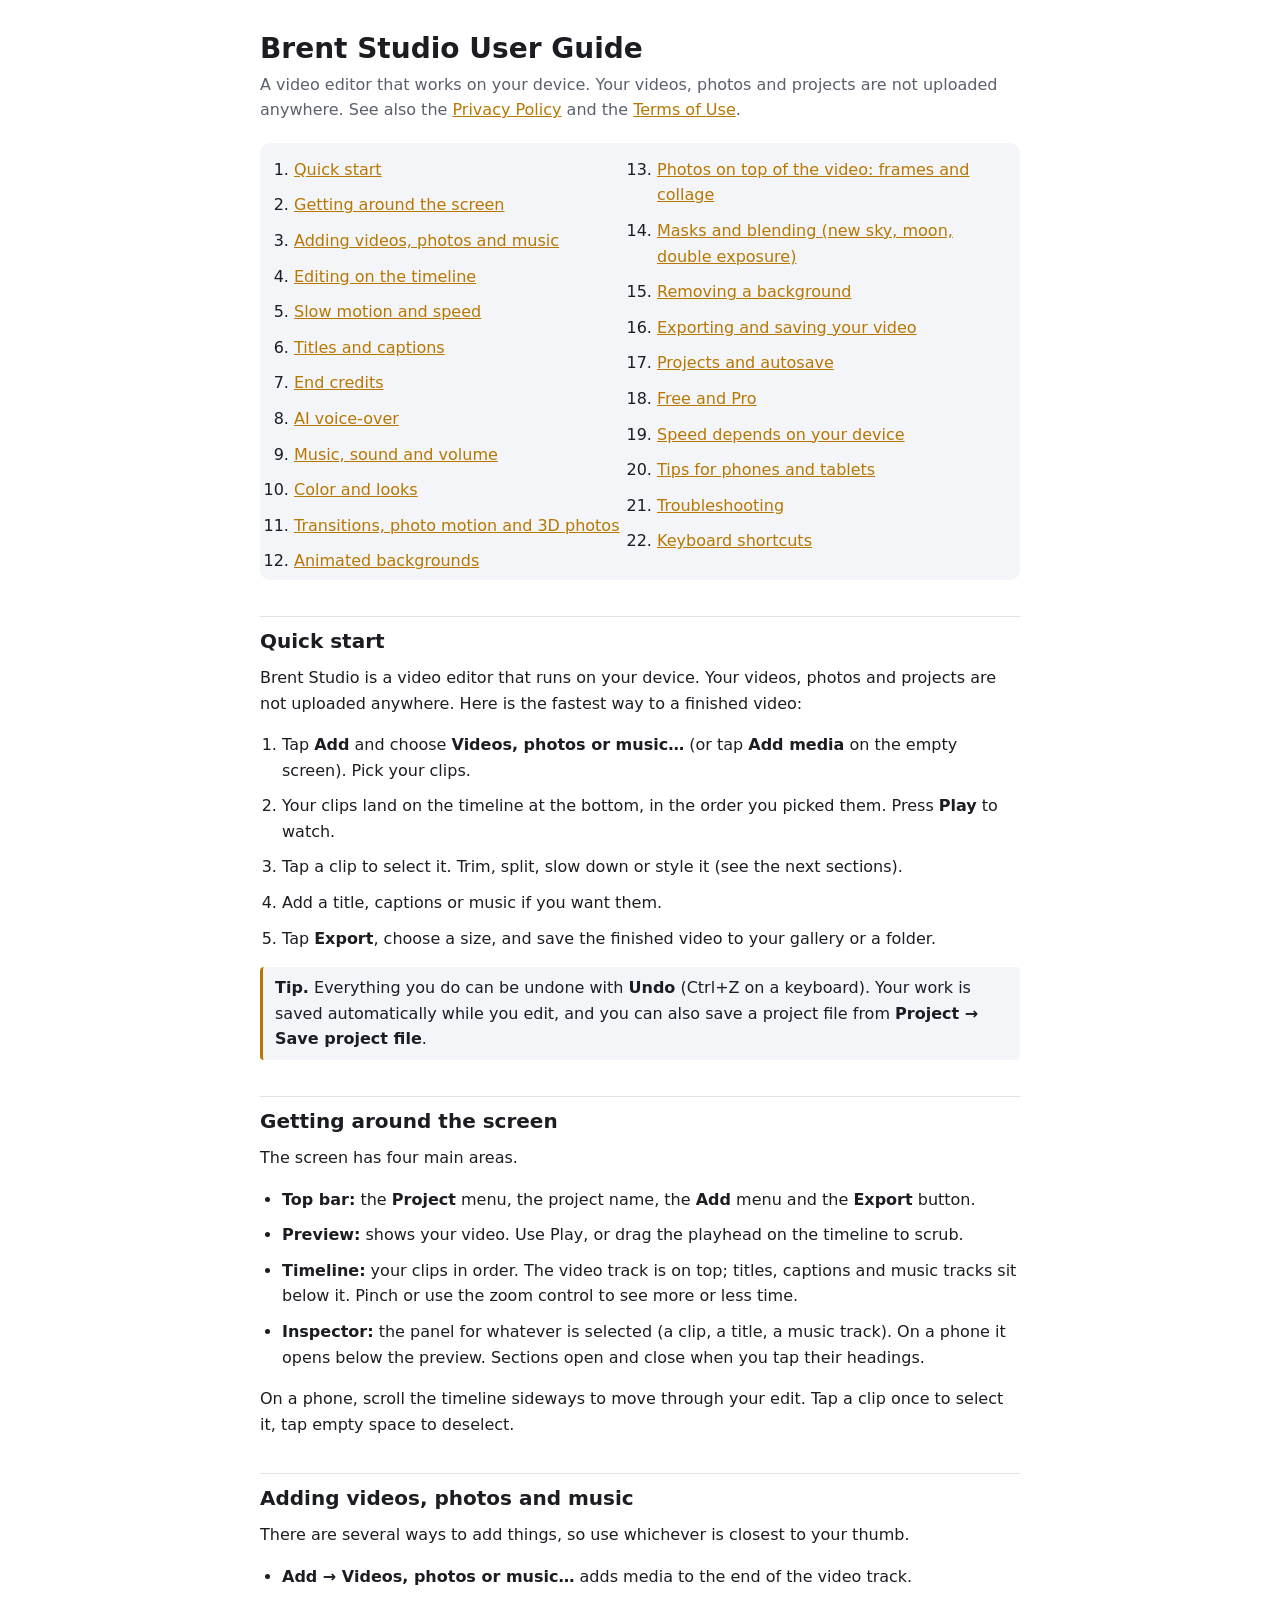
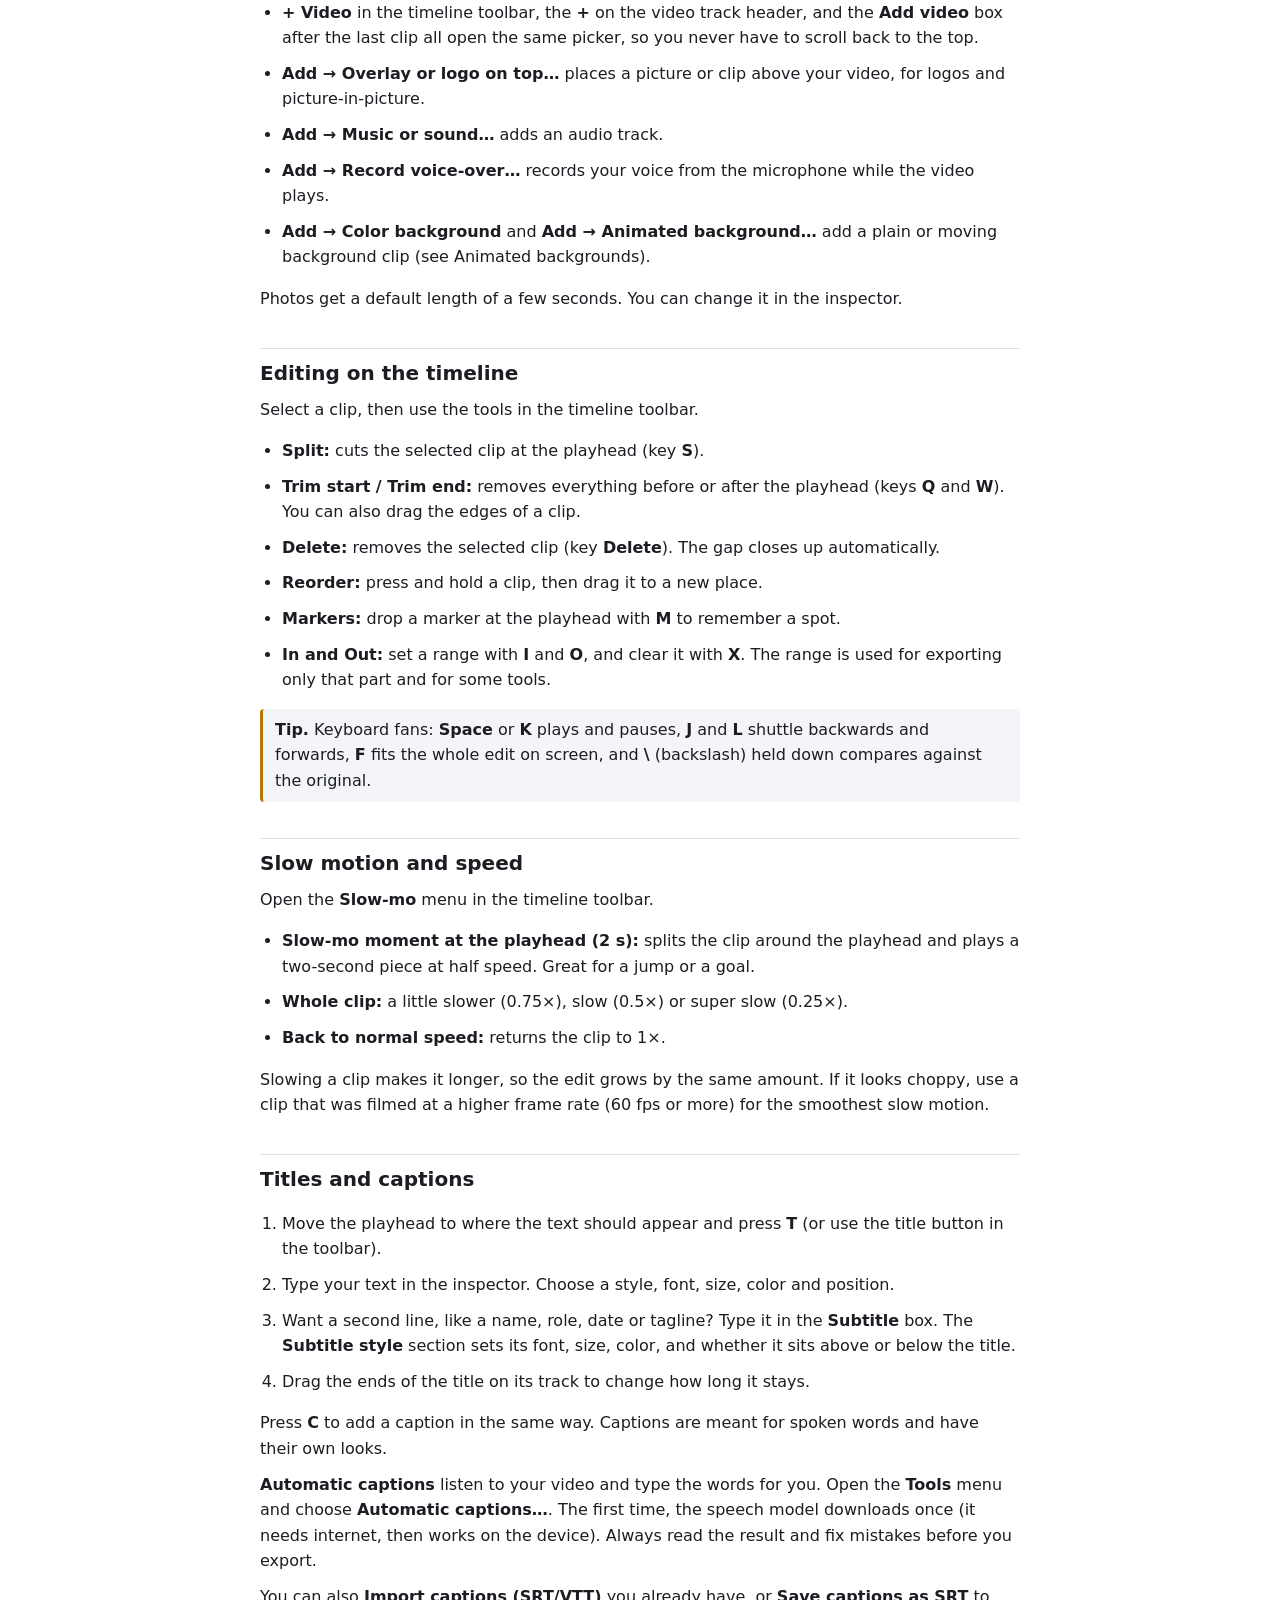
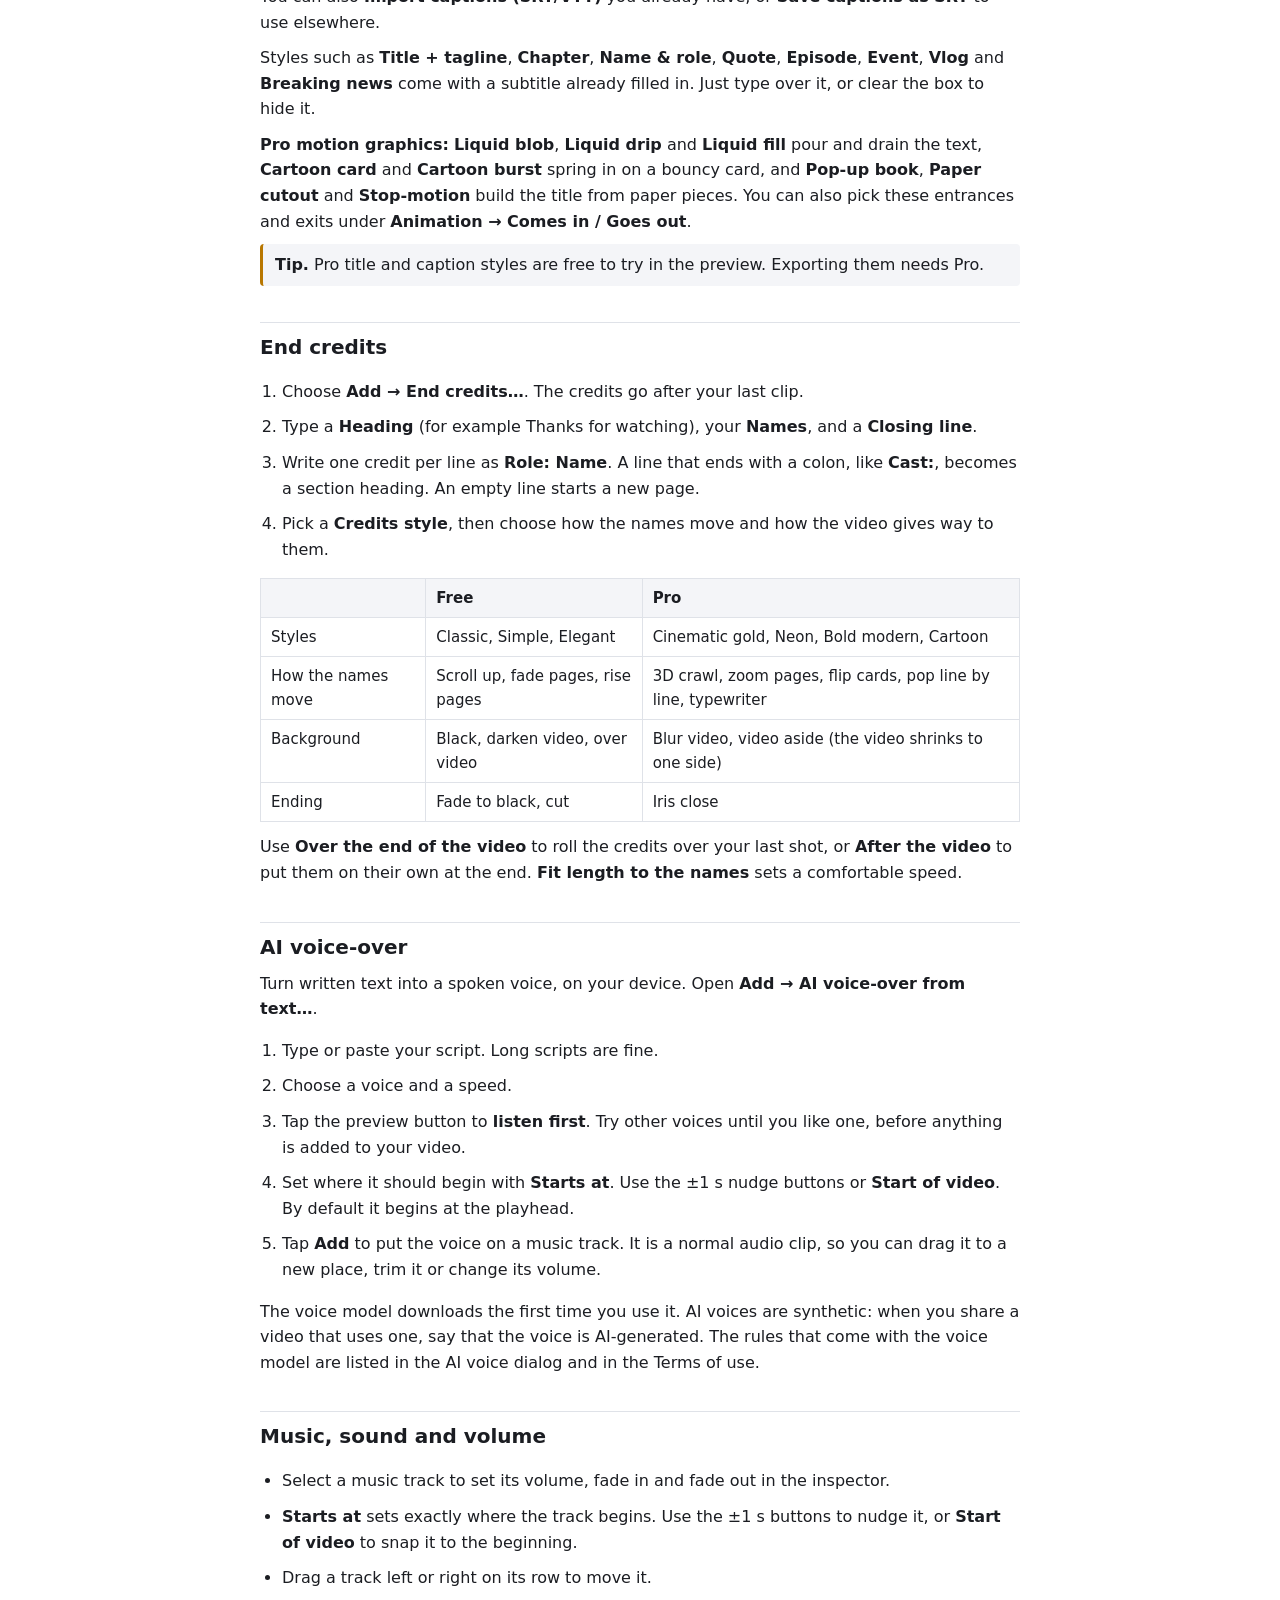
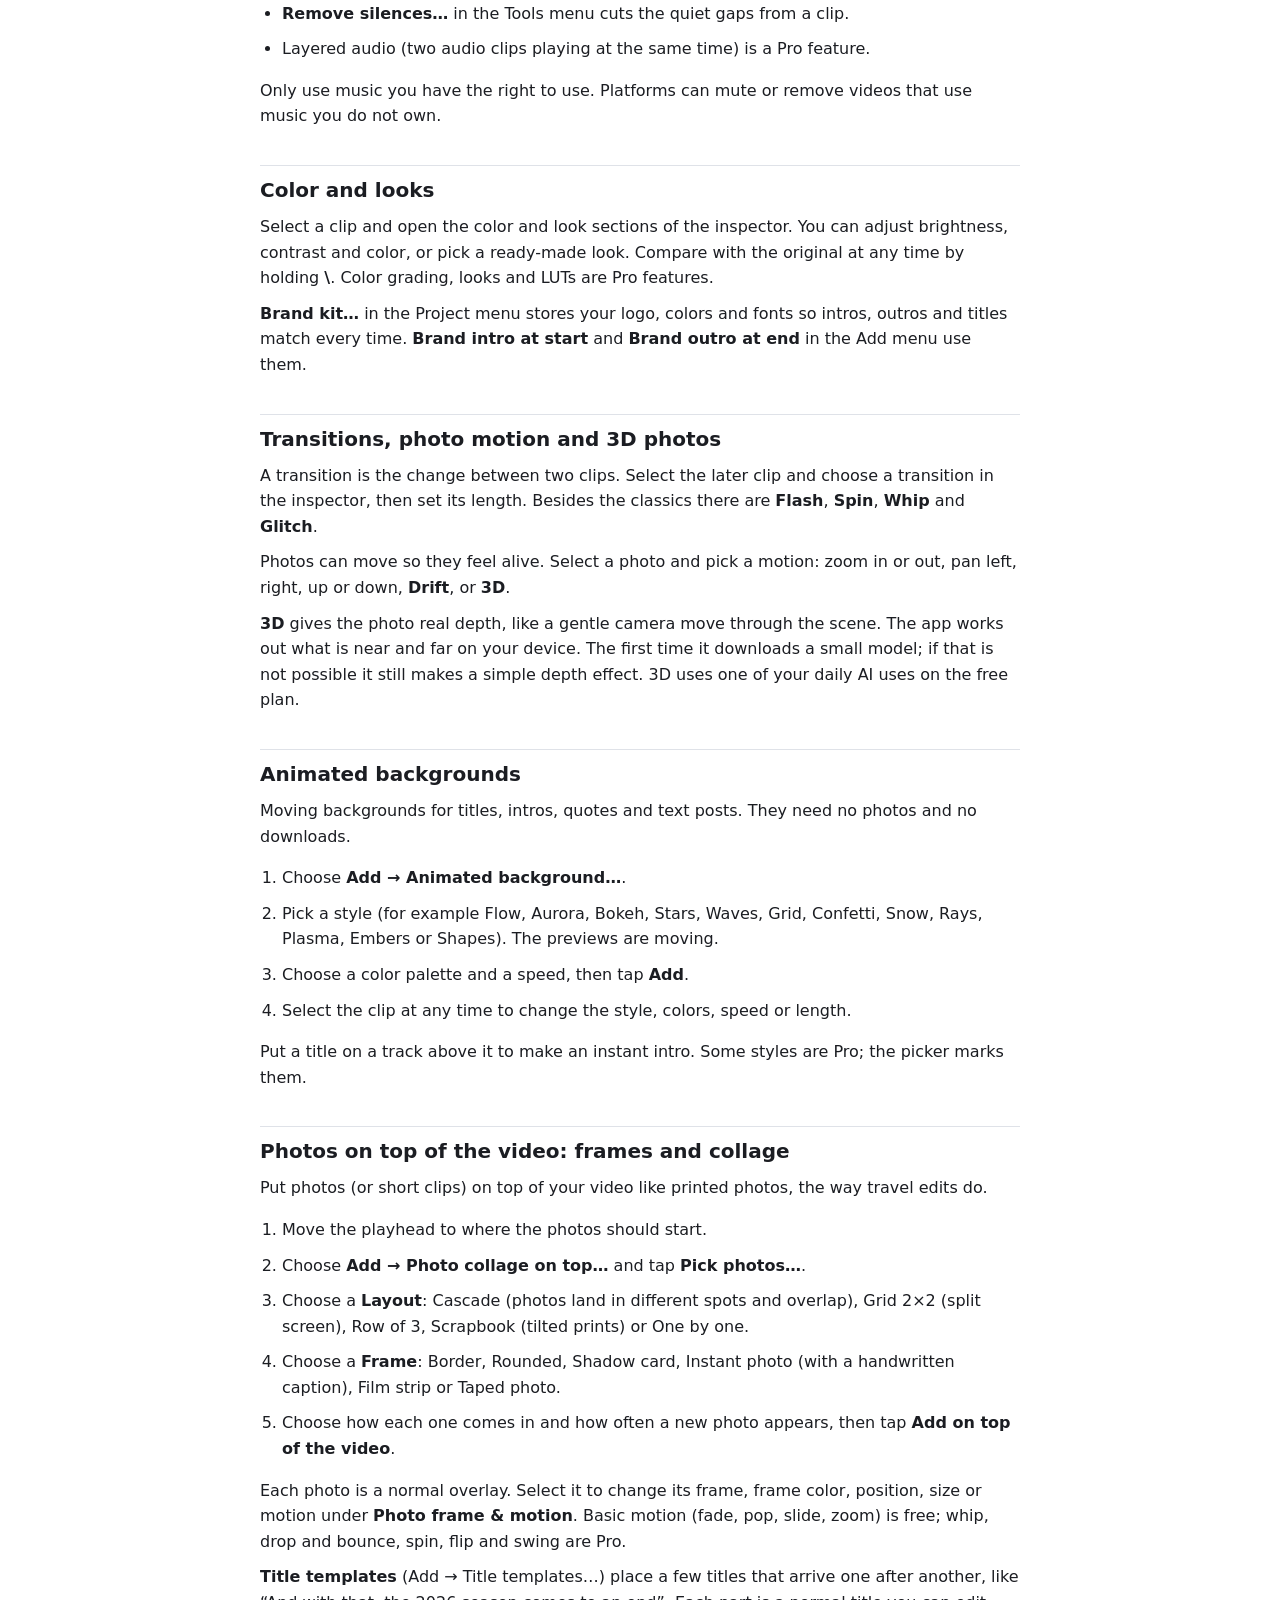
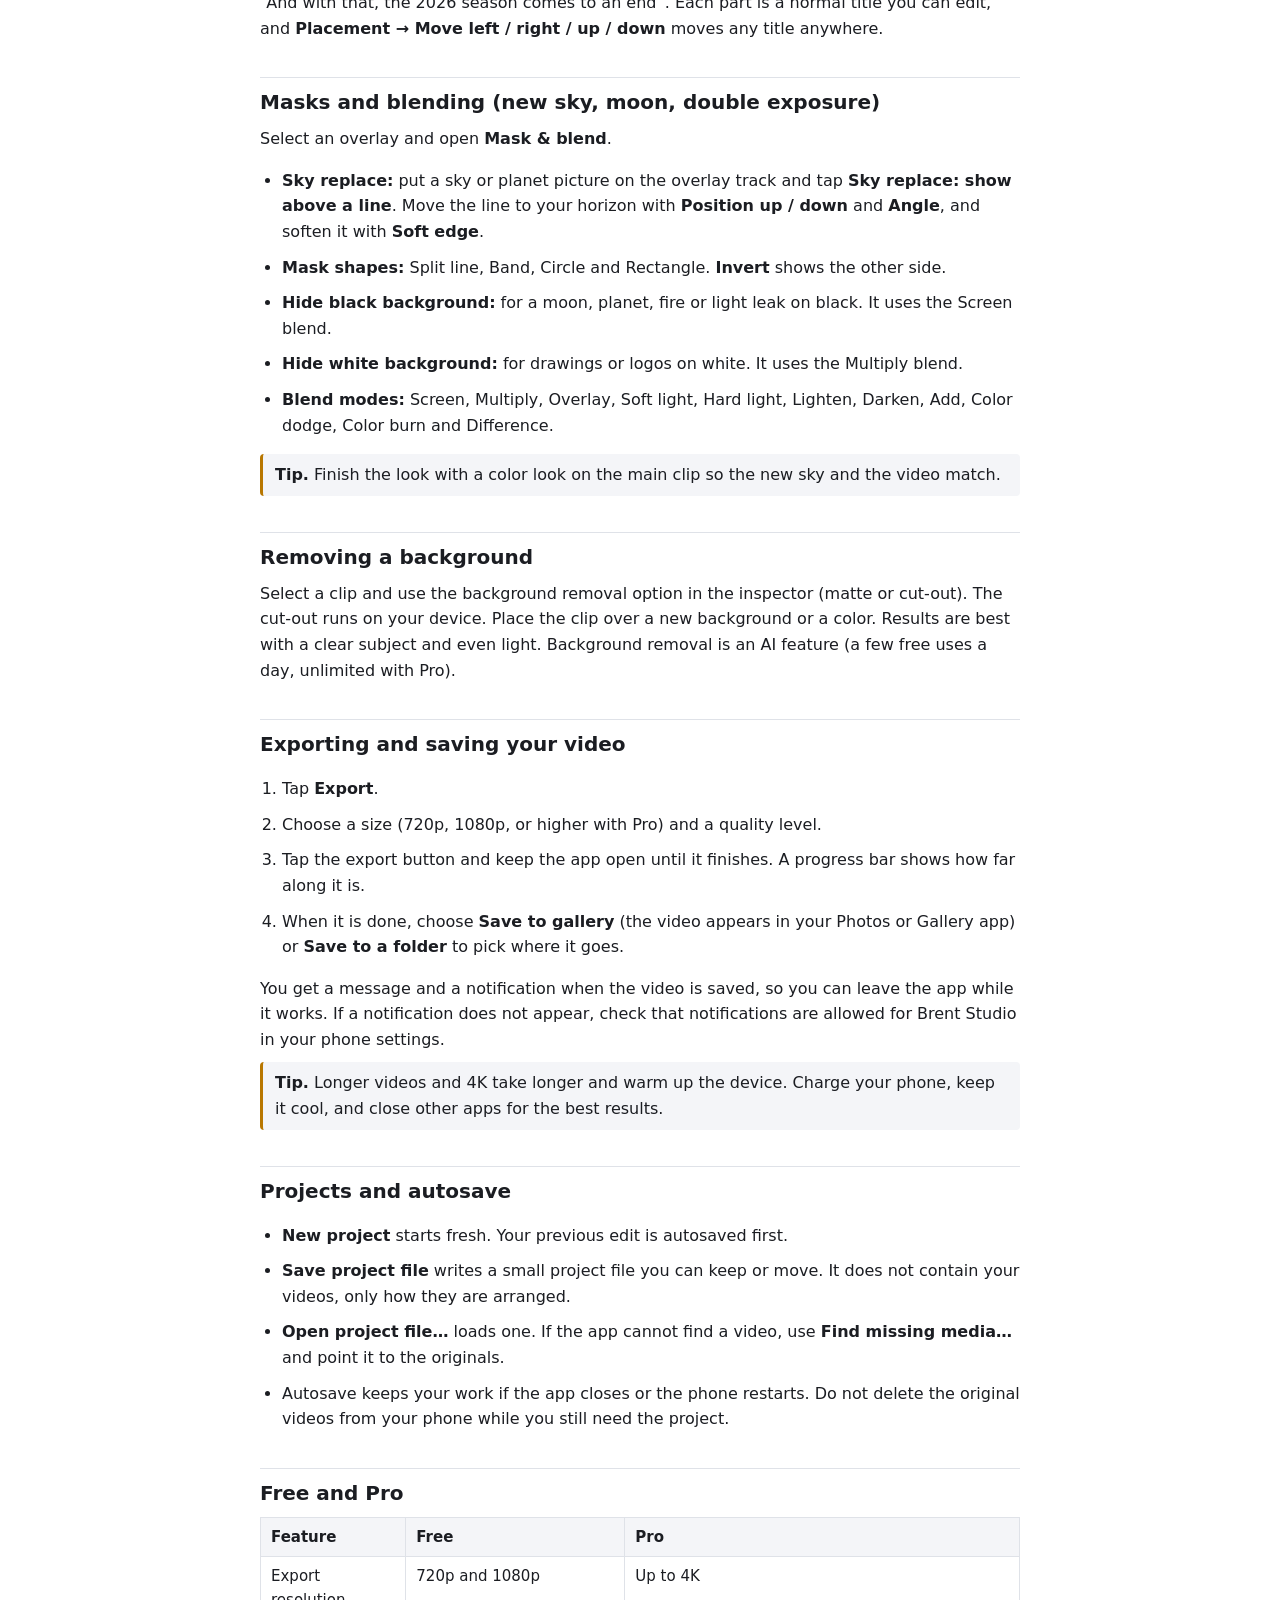
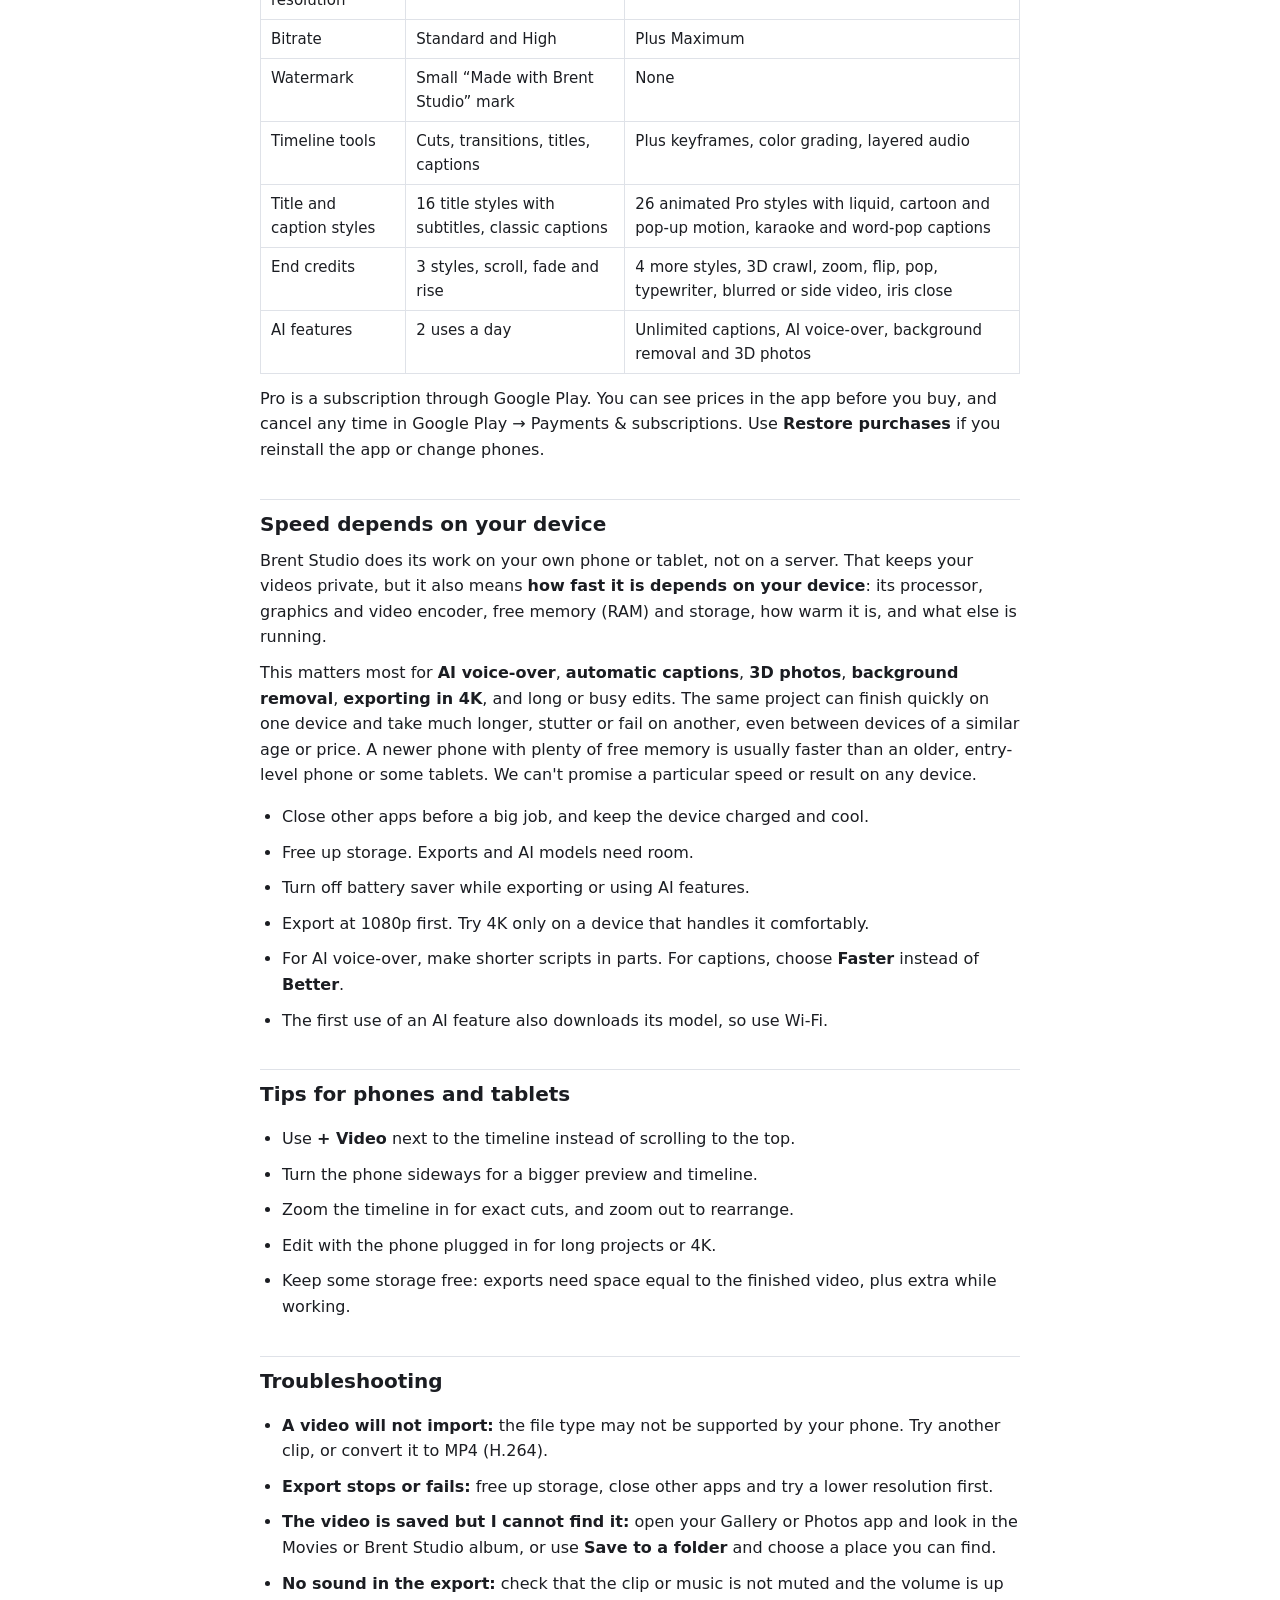
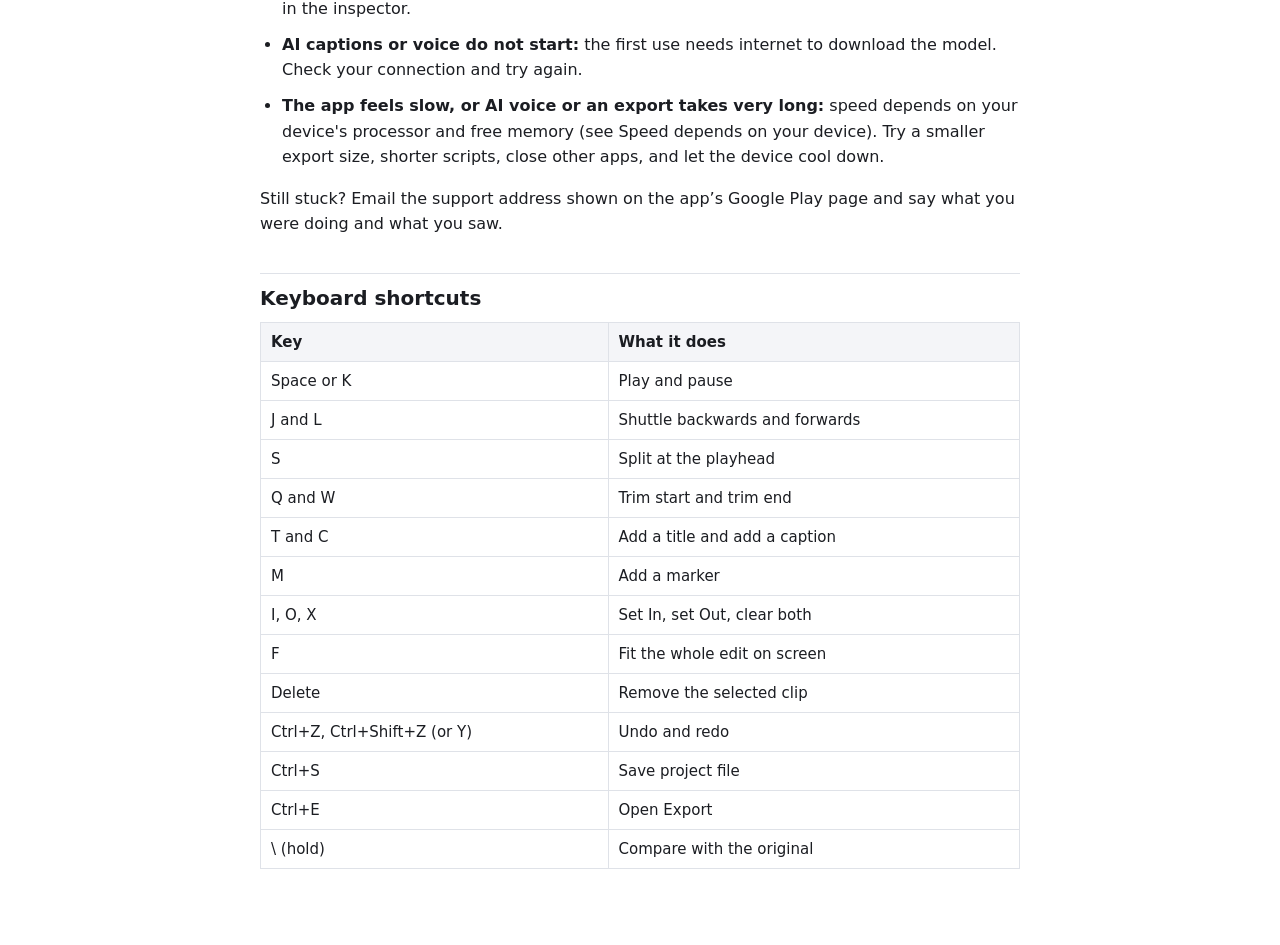
==== guide.html @ bc333707 "Add files via upload" ====
<!doctype html>
<html lang="en">
<head>
<meta charset="utf-8">
<meta name="viewport" content="width=device-width, initial-scale=1">
<title>Brent Studio User Guide</title>
<meta name="description" content="How to use Brent Studio: add clips, edit, add titles, captions and AI voice, and export your video.">
<style>
  :root { color-scheme: light dark; --bg: #ffffff; --fg: #1b1d22; --muted: #5a606c; --accent: #b87700; --line: #dfe2e8; --soft: #f4f5f8; }
  @media (prefers-color-scheme: dark) { :root { --bg: #111317; --fg: #e7e9ee; --muted: #9aa1ae; --accent: #f2b33d; --line: #2c313b; --soft: #1a1d24; } }
  body { margin: 0; background: var(--bg); color: var(--fg); font: 16px/1.6 system-ui, -apple-system, "Segoe UI", Roboto, sans-serif; }
  main { max-width: 760px; margin: 0 auto; padding: 32px 16px 64px; }
  h1 { font-size: 28px; line-height: 1.2; margin: 0 0 6px; }
  h2 { font-size: 20px; margin: 36px 0 8px; padding-top: 8px; border-top: 1px solid var(--line); }
  p, li { margin: 0 0 10px; }
  ul, ol { padding-left: 22px; }
  .meta { color: var(--muted); margin-bottom: 20px; }
  .toc { columns: 2 220px; background: var(--soft); border-radius: 10px; padding: 14px 16px 6px 34px; margin: 0 0 8px; }
  .tip { background: var(--soft); border-left: 3px solid var(--accent); padding: 8px 12px; border-radius: 4px; }
  .tbl { overflow-x: auto; margin: 0 0 12px; }
  table { border-collapse: collapse; width: 100%; font-size: 15px; }
  th, td { text-align: left; padding: 7px 10px; border: 1px solid var(--line); vertical-align: top; }
  th { background: var(--soft); }
  a { color: var(--accent); }
</style>
</head>
<body>
<main>
  <h1>Brent Studio User Guide</h1>
  <p class="meta">A video editor that works on your device. Your videos, photos and projects are not uploaded anywhere. See also the <a href="privacy.html">Privacy Policy</a> and the <a href="terms.html">Terms of Use</a>.</p>
  <ol class="toc"><li><a href="#start">Quick start</a></li><li><a href="#screen">Getting around the screen</a></li><li><a href="#media">Adding videos, photos and music</a></li><li><a href="#edit">Editing on the timeline</a></li><li><a href="#speed">Slow motion and speed</a></li><li><a href="#text">Titles and captions</a></li><li><a href="#credits">End credits</a></li><li><a href="#voice">AI voice-over</a></li><li><a href="#music">Music, sound and volume</a></li><li><a href="#look">Color and looks</a></li><li><a href="#motion">Transitions, photo motion and 3D photos</a></li><li><a href="#animbg">Animated backgrounds</a></li><li><a href="#collage">Photos on top of the video: frames and collage</a></li><li><a href="#mask">Masks and blending (new sky, moon, double exposure)</a></li><li><a href="#bg">Removing a background</a></li><li><a href="#export">Exporting and saving your video</a></li><li><a href="#project">Projects and autosave</a></li><li><a href="#plans">Free and Pro</a></li><li><a href="#perf">Speed depends on your device</a></li><li><a href="#phone">Tips for phones and tablets</a></li><li><a href="#help">Troubleshooting</a></li><li><a href="#keys">Keyboard shortcuts</a></li></ol>
  <section id="start"><h2>Quick start</h2><p>Brent Studio is a video editor that runs on your device. Your videos, photos and projects are not uploaded anywhere. Here is the fastest way to a finished video:</p><ol><li>Tap <b>Add</b> and choose <b>Videos, photos or music…</b> (or tap <b>Add media</b> on the empty screen). Pick your clips.</li><li>Your clips land on the timeline at the bottom, in the order you picked them. Press <b>Play</b> to watch.</li><li>Tap a clip to select it. Trim, split, slow down or style it (see the next sections).</li><li>Add a title, captions or music if you want them.</li><li>Tap <b>Export</b>, choose a size, and save the finished video to your gallery or a folder.</li></ol><p class="tip"><b>Tip.</b> Everything you do can be undone with <b>Undo</b> (Ctrl+Z on a keyboard). Your work is saved automatically while you edit, and you can also save a project file from <b>Project → Save project file</b>.</p></section><section id="screen"><h2>Getting around the screen</h2><p>The screen has four main areas.</p><ul><li><b>Top bar:</b> the <b>Project</b> menu, the project name, the <b>Add</b> menu and the <b>Export</b> button.</li><li><b>Preview:</b> shows your video. Use Play, or drag the playhead on the timeline to scrub.</li><li><b>Timeline:</b> your clips in order. The video track is on top; titles, captions and music tracks sit below it. Pinch or use the zoom control to see more or less time.</li><li><b>Inspector:</b> the panel for whatever is selected (a clip, a title, a music track). On a phone it opens below the preview. Sections open and close when you tap their headings.</li></ul><p>On a phone, scroll the timeline sideways to move through your edit. Tap a clip once to select it, tap empty space to deselect.</p></section><section id="media"><h2>Adding videos, photos and music</h2><p>There are several ways to add things, so use whichever is closest to your thumb.</p><ul><li><b>Add → Videos, photos or music…</b> adds media to the end of the video track.</li><li><b>+ Video</b> in the timeline toolbar, the <b>+</b> on the video track header, and the <b>Add video</b> box after the last clip all open the same picker, so you never have to scroll back to the top.</li><li><b>Add → Overlay or logo on top…</b> places a picture or clip above your video, for logos and picture-in-picture.</li><li><b>Add → Music or sound…</b> adds an audio track.</li><li><b>Add → Record voice-over…</b> records your voice from the microphone while the video plays.</li><li><b>Add → Color background</b> and <b>Add → Animated background…</b> add a plain or moving background clip (see Animated backgrounds).</li></ul><p>Photos get a default length of a few seconds. You can change it in the inspector.</p></section><section id="edit"><h2>Editing on the timeline</h2><p>Select a clip, then use the tools in the timeline toolbar.</p><ul><li><b>Split:</b> cuts the selected clip at the playhead (key <b>S</b>).</li><li><b>Trim start / Trim end:</b> removes everything before or after the playhead (keys <b>Q</b> and <b>W</b>). You can also drag the edges of a clip.</li><li><b>Delete:</b> removes the selected clip (key <b>Delete</b>). The gap closes up automatically.</li><li><b>Reorder:</b> press and hold a clip, then drag it to a new place.</li><li><b>Markers:</b> drop a marker at the playhead with <b>M</b> to remember a spot.</li><li><b>In and Out:</b> set a range with <b>I</b> and <b>O</b>, and clear it with <b>X</b>. The range is used for exporting only that part and for some tools.</li></ul><p class="tip"><b>Tip.</b> Keyboard fans: <b>Space</b> or <b>K</b> plays and pauses, <b>J</b> and <b>L</b> shuttle backwards and forwards, <b>F</b> fits the whole edit on screen, and <b>\</b> (backslash) held down compares against the original.</p></section><section id="speed"><h2>Slow motion and speed</h2><p>Open the <b>Slow-mo</b> menu in the timeline toolbar.</p><ul><li><b>Slow-mo moment at the playhead (2 s):</b> splits the clip around the playhead and plays a two-second piece at half speed. Great for a jump or a goal.</li><li><b>Whole clip:</b> a little slower (0.75×), slow (0.5×) or super slow (0.25×).</li><li><b>Back to normal speed:</b> returns the clip to 1×.</li></ul><p>Slowing a clip makes it longer, so the edit grows by the same amount. If it looks choppy, use a clip that was filmed at a higher frame rate (60 fps or more) for the smoothest slow motion.</p></section><section id="text"><h2>Titles and captions</h2><ol><li>Move the playhead to where the text should appear and press <b>T</b> (or use the title button in the toolbar).</li><li>Type your text in the inspector. Choose a style, font, size, color and position.</li><li>Want a second line, like a name, role, date or tagline? Type it in the <b>Subtitle</b> box. The <b>Subtitle style</b> section sets its font, size, color, and whether it sits above or below the title.</li><li>Drag the ends of the title on its track to change how long it stays.</li></ol><p>Press <b>C</b> to add a caption in the same way. Captions are meant for spoken words and have their own looks.</p><p><b>Automatic captions</b> listen to your video and type the words for you. Open the <b>Tools</b> menu and choose <b>Automatic captions…</b>. The first time, the speech model downloads once (it needs internet, then works on the device). Always read the result and fix mistakes before you export.</p><p>You can also <b>Import captions (SRT/VTT)</b> you already have, or <b>Save captions as SRT</b> to use elsewhere.</p><p>Styles such as <b>Title + tagline</b>, <b>Chapter</b>, <b>Name &amp; role</b>, <b>Quote</b>, <b>Episode</b>, <b>Event</b>, <b>Vlog</b> and <b>Breaking news</b> come with a subtitle already filled in. Just type over it, or clear the box to hide it.</p><p><b>Pro motion graphics:</b> <b>Liquid blob</b>, <b>Liquid drip</b> and <b>Liquid fill</b> pour and drain the text, <b>Cartoon card</b> and <b>Cartoon burst</b> spring in on a bouncy card, and <b>Pop-up book</b>, <b>Paper cutout</b> and <b>Stop-motion</b> build the title from paper pieces. You can also pick these entrances and exits under <b>Animation → Comes in / Goes out</b>.</p><p class="tip"><b>Tip.</b> Pro title and caption styles are free to try in the preview. Exporting them needs Pro.</p></section><section id="credits"><h2>End credits</h2><ol><li>Choose <b>Add → End credits…</b>. The credits go after your last clip.</li><li>Type a <b>Heading</b> (for example Thanks for watching), your <b>Names</b>, and a <b>Closing line</b>.</li><li>Write one credit per line as <b>Role: Name</b>. A line that ends with a colon, like <b>Cast:</b>, becomes a section heading. An empty line starts a new page.</li><li>Pick a <b>Credits style</b>, then choose how the names move and how the video gives way to them.</li></ol><div class="tbl"><table><thead><tr><th></th><th>Free</th><th>Pro</th></tr></thead><tbody><tr><td>Styles</td><td>Classic, Simple, Elegant</td><td>Cinematic gold, Neon, Bold modern, Cartoon</td></tr><tr><td>How the names move</td><td>Scroll up, fade pages, rise pages</td><td>3D crawl, zoom pages, flip cards, pop line by line, typewriter</td></tr><tr><td>Background</td><td>Black, darken video, over video</td><td>Blur video, video aside (the video shrinks to one side)</td></tr><tr><td>Ending</td><td>Fade to black, cut</td><td>Iris close</td></tr></tbody></table></div><p>Use <b>Over the end of the video</b> to roll the credits over your last shot, or <b>After the video</b> to put them on their own at the end. <b>Fit length to the names</b> sets a comfortable speed.</p></section><section id="voice"><h2>AI voice-over</h2><p>Turn written text into a spoken voice, on your device. Open <b>Add → AI voice-over from text…</b>.</p><ol><li>Type or paste your script. Long scripts are fine.</li><li>Choose a voice and a speed.</li><li>Tap the preview button to <b>listen first</b>. Try other voices until you like one, before anything is added to your video.</li><li>Set where it should begin with <b>Starts at</b>. Use the ±1 s nudge buttons or <b>Start of video</b>. By default it begins at the playhead.</li><li>Tap <b>Add</b> to put the voice on a music track. It is a normal audio clip, so you can drag it to a new place, trim it or change its volume.</li></ol><p>The voice model downloads the first time you use it. AI voices are synthetic: when you share a video that uses one, say that the voice is AI-generated. The rules that come with the voice model are listed in the AI voice dialog and in the Terms of use.</p></section><section id="music"><h2>Music, sound and volume</h2><ul><li>Select a music track to set its volume, fade in and fade out in the inspector.</li><li><b>Starts at</b> sets exactly where the track begins. Use the ±1 s buttons to nudge it, or <b>Start of video</b> to snap it to the beginning.</li><li>Drag a track left or right on its row to move it.</li><li><b>Remove silences…</b> in the Tools menu cuts the quiet gaps from a clip.</li><li>Layered audio (two audio clips playing at the same time) is a Pro feature.</li></ul><p>Only use music you have the right to use. Platforms can mute or remove videos that use music you do not own.</p></section><section id="look"><h2>Color and looks</h2><p>Select a clip and open the color and look sections of the inspector. You can adjust brightness, contrast and color, or pick a ready-made look. Compare with the original at any time by holding <b>\</b>. Color grading, looks and LUTs are Pro features.</p><p><b>Brand kit…</b> in the Project menu stores your logo, colors and fonts so intros, outros and titles match every time. <b>Brand intro at start</b> and <b>Brand outro at end</b> in the Add menu use them.</p></section><section id="motion"><h2>Transitions, photo motion and 3D photos</h2><p>A transition is the change between two clips. Select the later clip and choose a transition in the inspector, then set its length. Besides the classics there are <b>Flash</b>, <b>Spin</b>, <b>Whip</b> and <b>Glitch</b>.</p><p>Photos can move so they feel alive. Select a photo and pick a motion: zoom in or out, pan left, right, up or down, <b>Drift</b>, or <b>3D</b>.</p><p><b>3D</b> gives the photo real depth, like a gentle camera move through the scene. The app works out what is near and far on your device. The first time it downloads a small model; if that is not possible it still makes a simple depth effect. 3D uses one of your daily AI uses on the free plan.</p></section><section id="animbg"><h2>Animated backgrounds</h2><p>Moving backgrounds for titles, intros, quotes and text posts. They need no photos and no downloads.</p><ol><li>Choose <b>Add → Animated background…</b>.</li><li>Pick a style (for example Flow, Aurora, Bokeh, Stars, Waves, Grid, Confetti, Snow, Rays, Plasma, Embers or Shapes). The previews are moving.</li><li>Choose a color palette and a speed, then tap <b>Add</b>.</li><li>Select the clip at any time to change the style, colors, speed or length.</li></ol><p>Put a title on a track above it to make an instant intro. Some styles are Pro; the picker marks them.</p></section><section id="collage"><h2>Photos on top of the video: frames and collage</h2><p>Put photos (or short clips) on top of your video like printed photos, the way travel edits do.</p><ol><li>Move the playhead to where the photos should start.</li><li>Choose <b>Add → Photo collage on top…</b> and tap <b>Pick photos…</b>.</li><li>Choose a <b>Layout</b>: Cascade (photos land in different spots and overlap), Grid 2×2 (split screen), Row of 3, Scrapbook (tilted prints) or One by one.</li><li>Choose a <b>Frame</b>: Border, Rounded, Shadow card, Instant photo (with a handwritten caption), Film strip or Taped photo.</li><li>Choose how each one comes in and how often a new photo appears, then tap <b>Add on top of the video</b>.</li></ol><p>Each photo is a normal overlay. Select it to change its frame, frame color, position, size or motion under <b>Photo frame &amp; motion</b>. Basic motion (fade, pop, slide, zoom) is free; whip, drop and bounce, spin, flip and swing are Pro.</p><p><b>Title templates</b> (Add → Title templates…) place a few titles that arrive one after another, like “And with that, the 2026 season comes to an end”. Each part is a normal title you can edit, and <b>Placement → Move left / right / up / down</b> moves any title anywhere.</p></section><section id="mask"><h2>Masks and blending (new sky, moon, double exposure)</h2><p>Select an overlay and open <b>Mask &amp; blend</b>.</p><ul><li><b>Sky replace:</b> put a sky or planet picture on the overlay track and tap <b>Sky replace: show above a line</b>. Move the line to your horizon with <b>Position up / down</b> and <b>Angle</b>, and soften it with <b>Soft edge</b>.</li><li><b>Mask shapes:</b> Split line, Band, Circle and Rectangle. <b>Invert</b> shows the other side.</li><li><b>Hide black background:</b> for a moon, planet, fire or light leak on black. It uses the Screen blend.</li><li><b>Hide white background:</b> for drawings or logos on white. It uses the Multiply blend.</li><li><b>Blend modes:</b> Screen, Multiply, Overlay, Soft light, Hard light, Lighten, Darken, Add, Color dodge, Color burn and Difference.</li></ul><p class="tip"><b>Tip.</b> Finish the look with a color look on the main clip so the new sky and the video match.</p></section><section id="bg"><h2>Removing a background</h2><p>Select a clip and use the background removal option in the inspector (matte or cut-out). The cut-out runs on your device. Place the clip over a new background or a color. Results are best with a clear subject and even light. Background removal is an AI feature (a few free uses a day, unlimited with Pro).</p></section><section id="export"><h2>Exporting and saving your video</h2><ol><li>Tap <b>Export</b>.</li><li>Choose a size (720p, 1080p, or higher with Pro) and a quality level.</li><li>Tap the export button and keep the app open until it finishes. A progress bar shows how far along it is.</li><li>When it is done, choose <b>Save to gallery</b> (the video appears in your Photos or Gallery app) or <b>Save to a folder</b> to pick where it goes.</li></ol><p>You get a message and a notification when the video is saved, so you can leave the app while it works. If a notification does not appear, check that notifications are allowed for Brent Studio in your phone settings.</p><p class="tip"><b>Tip.</b> Longer videos and 4K take longer and warm up the device. Charge your phone, keep it cool, and close other apps for the best results.</p></section><section id="project"><h2>Projects and autosave</h2><ul><li><b>New project</b> starts fresh. Your previous edit is autosaved first.</li><li><b>Save project file</b> writes a small project file you can keep or move. It does not contain your videos, only how they are arranged.</li><li><b>Open project file…</b> loads one. If the app cannot find a video, use <b>Find missing media…</b> and point it to the originals.</li><li>Autosave keeps your work if the app closes or the phone restarts. Do not delete the original videos from your phone while you still need the project.</li></ul></section><section id="plans"><h2>Free and Pro</h2><div class="tbl"><table><thead><tr><th>Feature</th><th>Free</th><th>Pro</th></tr></thead><tbody><tr><td>Export resolution</td><td>720p and 1080p</td><td>Up to 4K</td></tr><tr><td>Bitrate</td><td>Standard and High</td><td>Plus Maximum</td></tr><tr><td>Watermark</td><td>Small “Made with Brent Studio” mark</td><td>None</td></tr><tr><td>Timeline tools</td><td>Cuts, transitions, titles, captions</td><td>Plus keyframes, color grading, layered audio</td></tr><tr><td>Title and caption styles</td><td>16 title styles with subtitles, classic captions</td><td>26 animated Pro styles with liquid, cartoon and pop-up motion, karaoke and word-pop captions</td></tr><tr><td>End credits</td><td>3 styles, scroll, fade and rise</td><td>4 more styles, 3D crawl, zoom, flip, pop, typewriter, blurred or side video, iris close</td></tr><tr><td>AI features</td><td>2 uses a day</td><td>Unlimited captions, AI voice-over, background removal and 3D photos</td></tr></tbody></table></div><p>Pro is a subscription through Google Play. You can see prices in the app before you buy, and cancel any time in Google Play → Payments &amp; subscriptions. Use <b>Restore purchases</b> if you reinstall the app or change phones.</p></section><section id="perf"><h2>Speed depends on your device</h2><p>Brent Studio does its work on your own phone or tablet, not on a server. That keeps your videos private, but it also means <b>how fast it is depends on your device</b>: its processor, graphics and video encoder, free memory (RAM) and storage, how warm it is, and what else is running.</p><p>This matters most for <b>AI voice-over</b>, <b>automatic captions</b>, <b>3D photos</b>, <b>background removal</b>, <b>exporting in 4K</b>, and long or busy edits. The same project can finish quickly on one device and take much longer, stutter or fail on another, even between devices of a similar age or price. A newer phone with plenty of free memory is usually faster than an older, entry-level phone or some tablets. We can't promise a particular speed or result on any device.</p><ul><li>Close other apps before a big job, and keep the device charged and cool.</li><li>Free up storage. Exports and AI models need room.</li><li>Turn off battery saver while exporting or using AI features.</li><li>Export at 1080p first. Try 4K only on a device that handles it comfortably.</li><li>For AI voice-over, make shorter scripts in parts. For captions, choose <b>Faster</b> instead of <b>Better</b>.</li><li>The first use of an AI feature also downloads its model, so use Wi-Fi.</li></ul></section><section id="phone"><h2>Tips for phones and tablets</h2><ul><li>Use <b>+ Video</b> next to the timeline instead of scrolling to the top.</li><li>Turn the phone sideways for a bigger preview and timeline.</li><li>Zoom the timeline in for exact cuts, and zoom out to rearrange.</li><li>Edit with the phone plugged in for long projects or 4K.</li><li>Keep some storage free: exports need space equal to the finished video, plus extra while working.</li></ul></section><section id="help"><h2>Troubleshooting</h2><ul><li><b>A video will not import:</b> the file type may not be supported by your phone. Try another clip, or convert it to MP4 (H.264).</li><li><b>Export stops or fails:</b> free up storage, close other apps and try a lower resolution first.</li><li><b>The video is saved but I cannot find it:</b> open your Gallery or Photos app and look in the Movies or Brent Studio album, or use <b>Save to a folder</b> and choose a place you can find.</li><li><b>No sound in the export:</b> check that the clip or music is not muted and the volume is up in the inspector.</li><li><b>AI captions or voice do not start:</b> the first use needs internet to download the model. Check your connection and try again.</li><li><b>The app feels slow, or AI voice or an export takes very long:</b> speed depends on your device's processor and free memory (see Speed depends on your device). Try a smaller export size, shorter scripts, close other apps, and let the device cool down.</li></ul><p>Still stuck? Email the support address shown on the app’s Google Play page and say what you were doing and what you saw.</p></section><section id="keys"><h2>Keyboard shortcuts</h2><div class="tbl"><table><thead><tr><th>Key</th><th>What it does</th></tr></thead><tbody><tr><td>Space or K</td><td>Play and pause</td></tr><tr><td>J and L</td><td>Shuttle backwards and forwards</td></tr><tr><td>S</td><td>Split at the playhead</td></tr><tr><td>Q and W</td><td>Trim start and trim end</td></tr><tr><td>T and C</td><td>Add a title and add a caption</td></tr><tr><td>M</td><td>Add a marker</td></tr><tr><td>I, O, X</td><td>Set In, set Out, clear both</td></tr><tr><td>F</td><td>Fit the whole edit on screen</td></tr><tr><td>Delete</td><td>Remove the selected clip</td></tr><tr><td>Ctrl+Z, Ctrl+Shift+Z (or Y)</td><td>Undo and redo</td></tr><tr><td>Ctrl+S</td><td>Save project file</td></tr><tr><td>Ctrl+E</td><td>Open Export</td></tr><tr><td>\ (hold)</td><td>Compare with the original</td></tr></tbody></table></div></section>
</main>
</body>
</html>
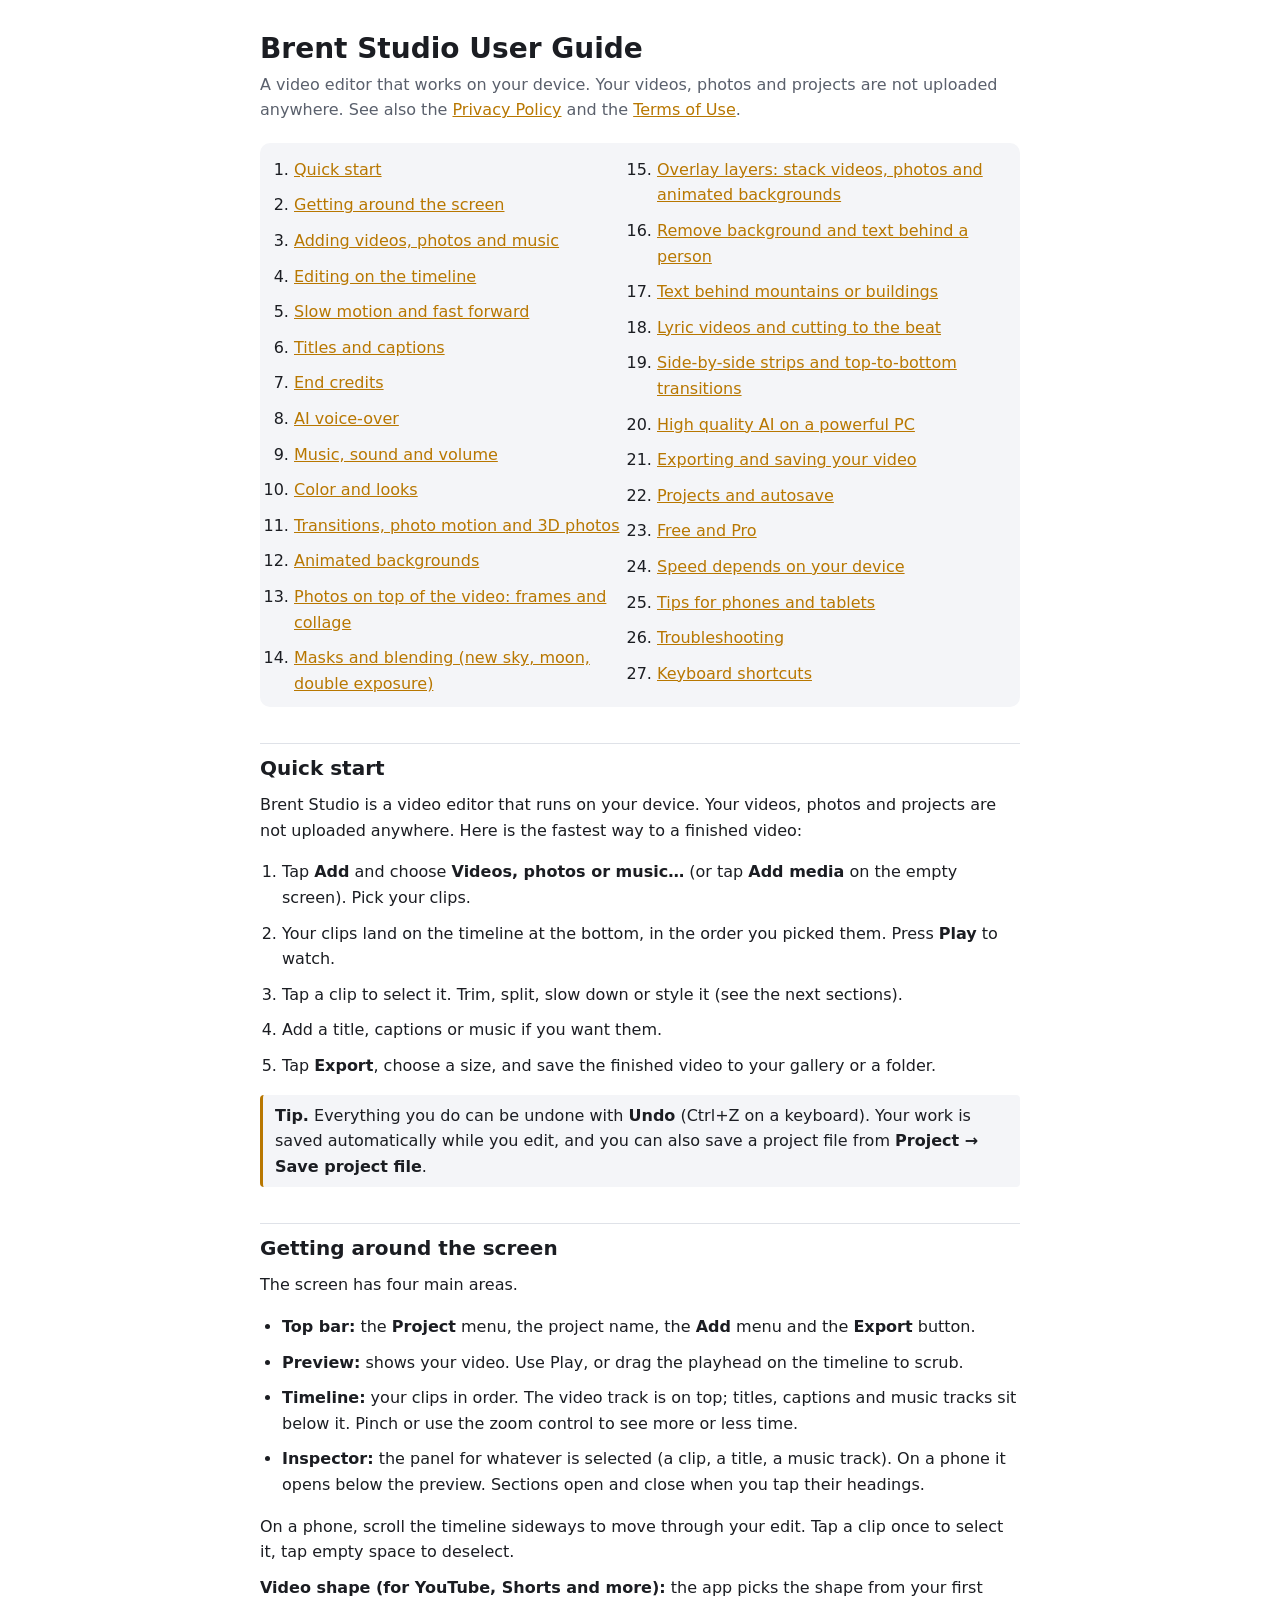
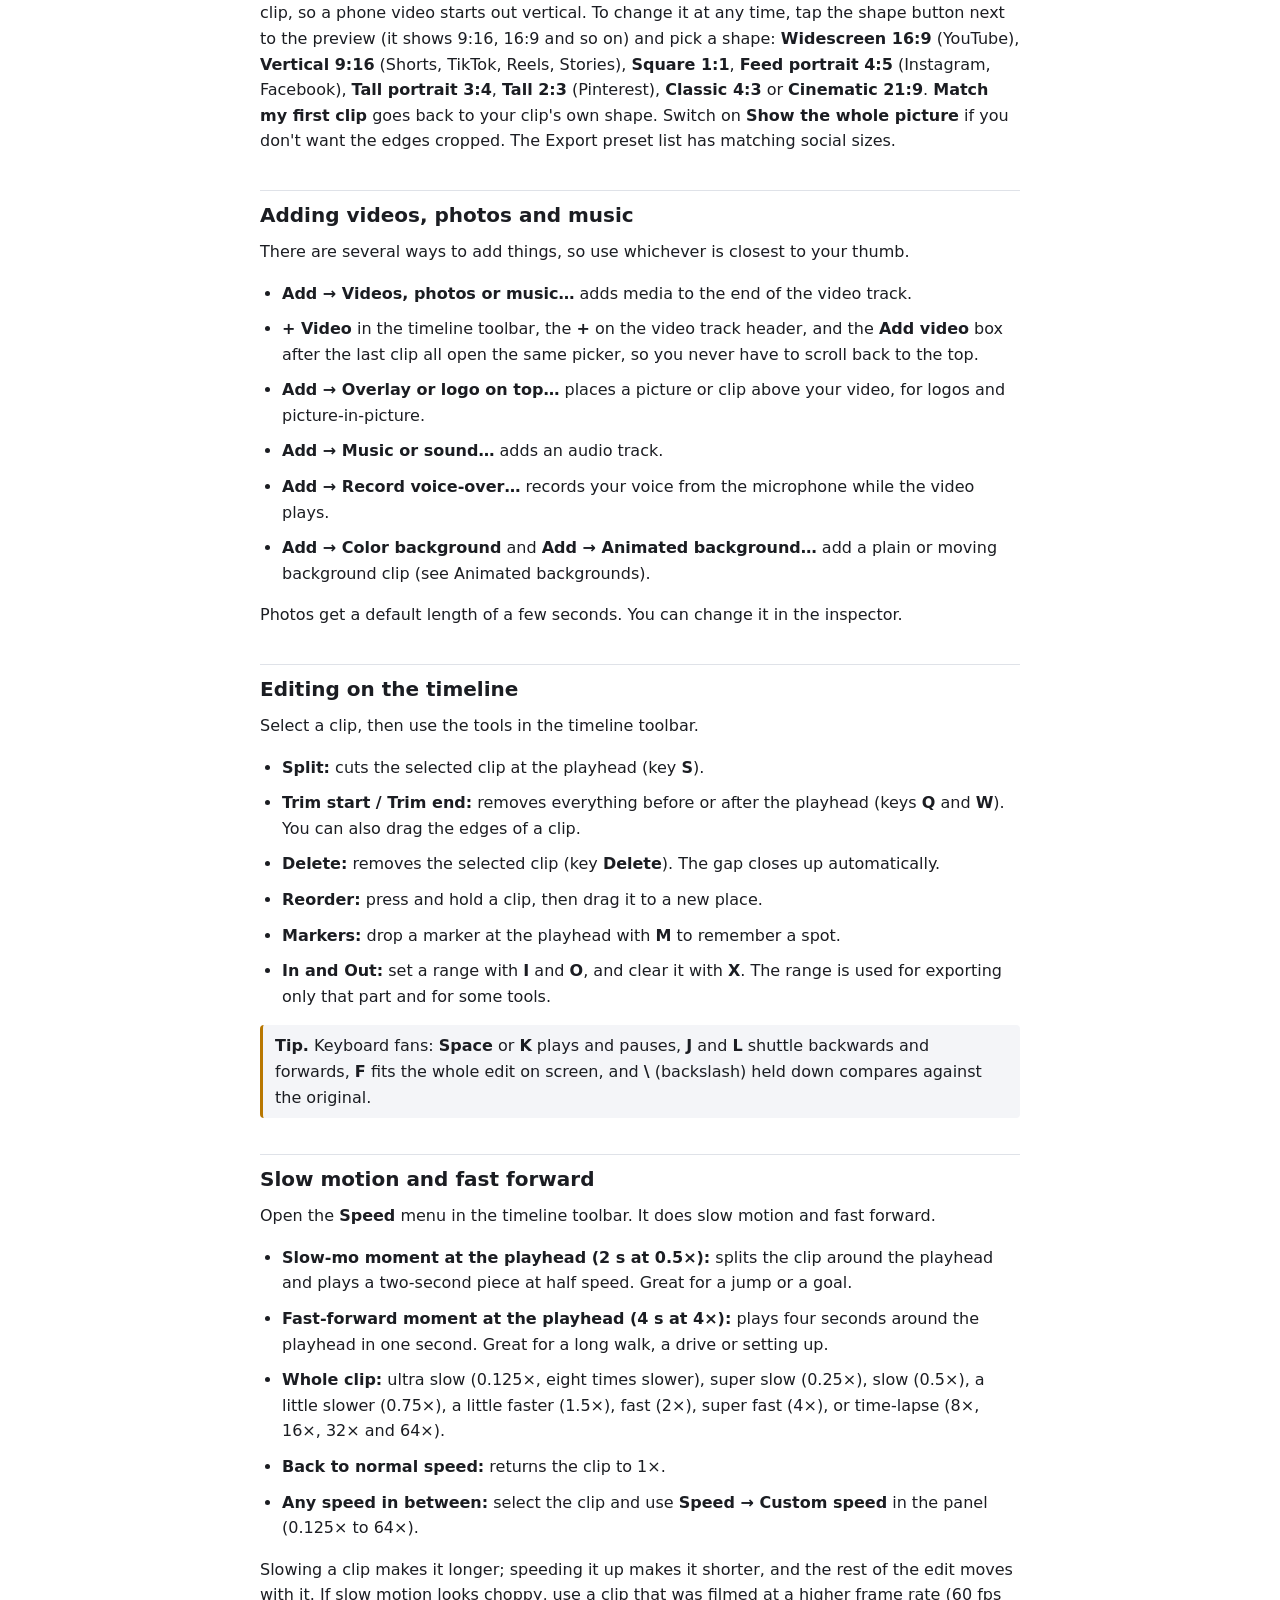
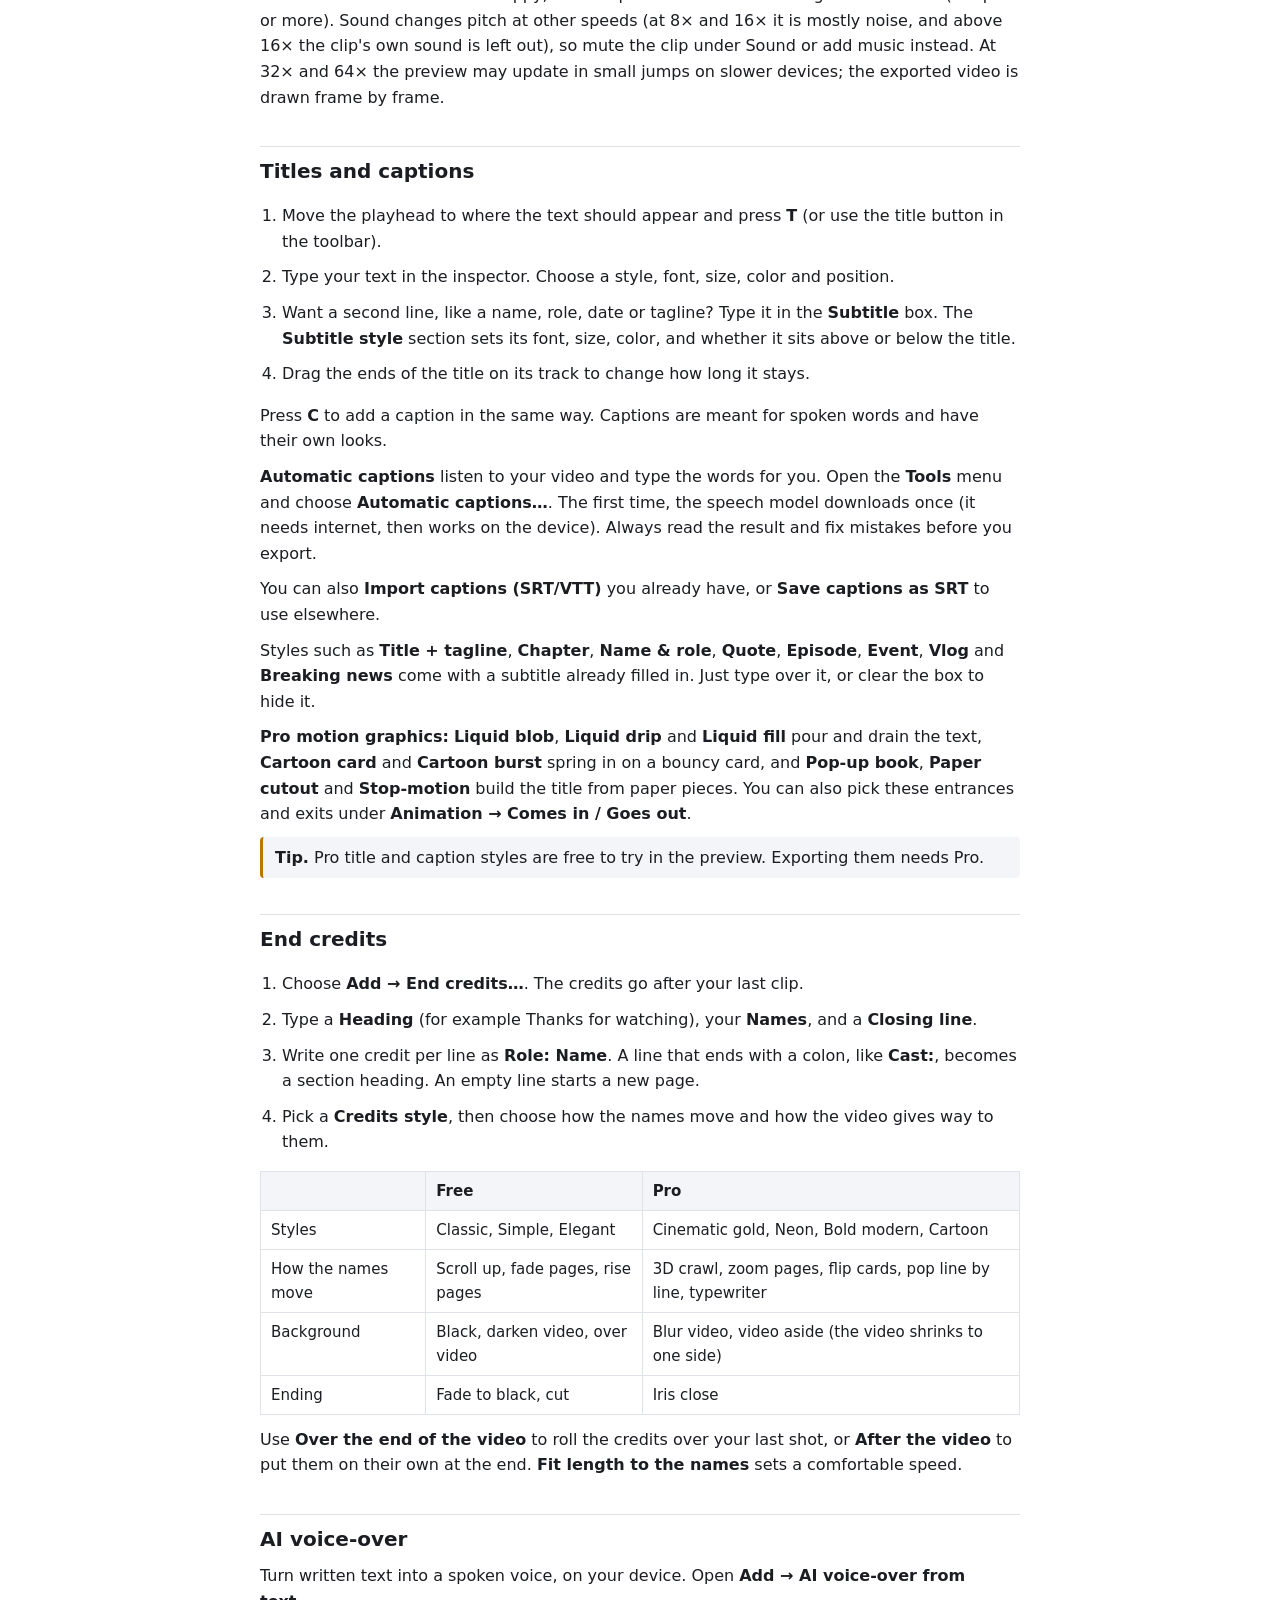
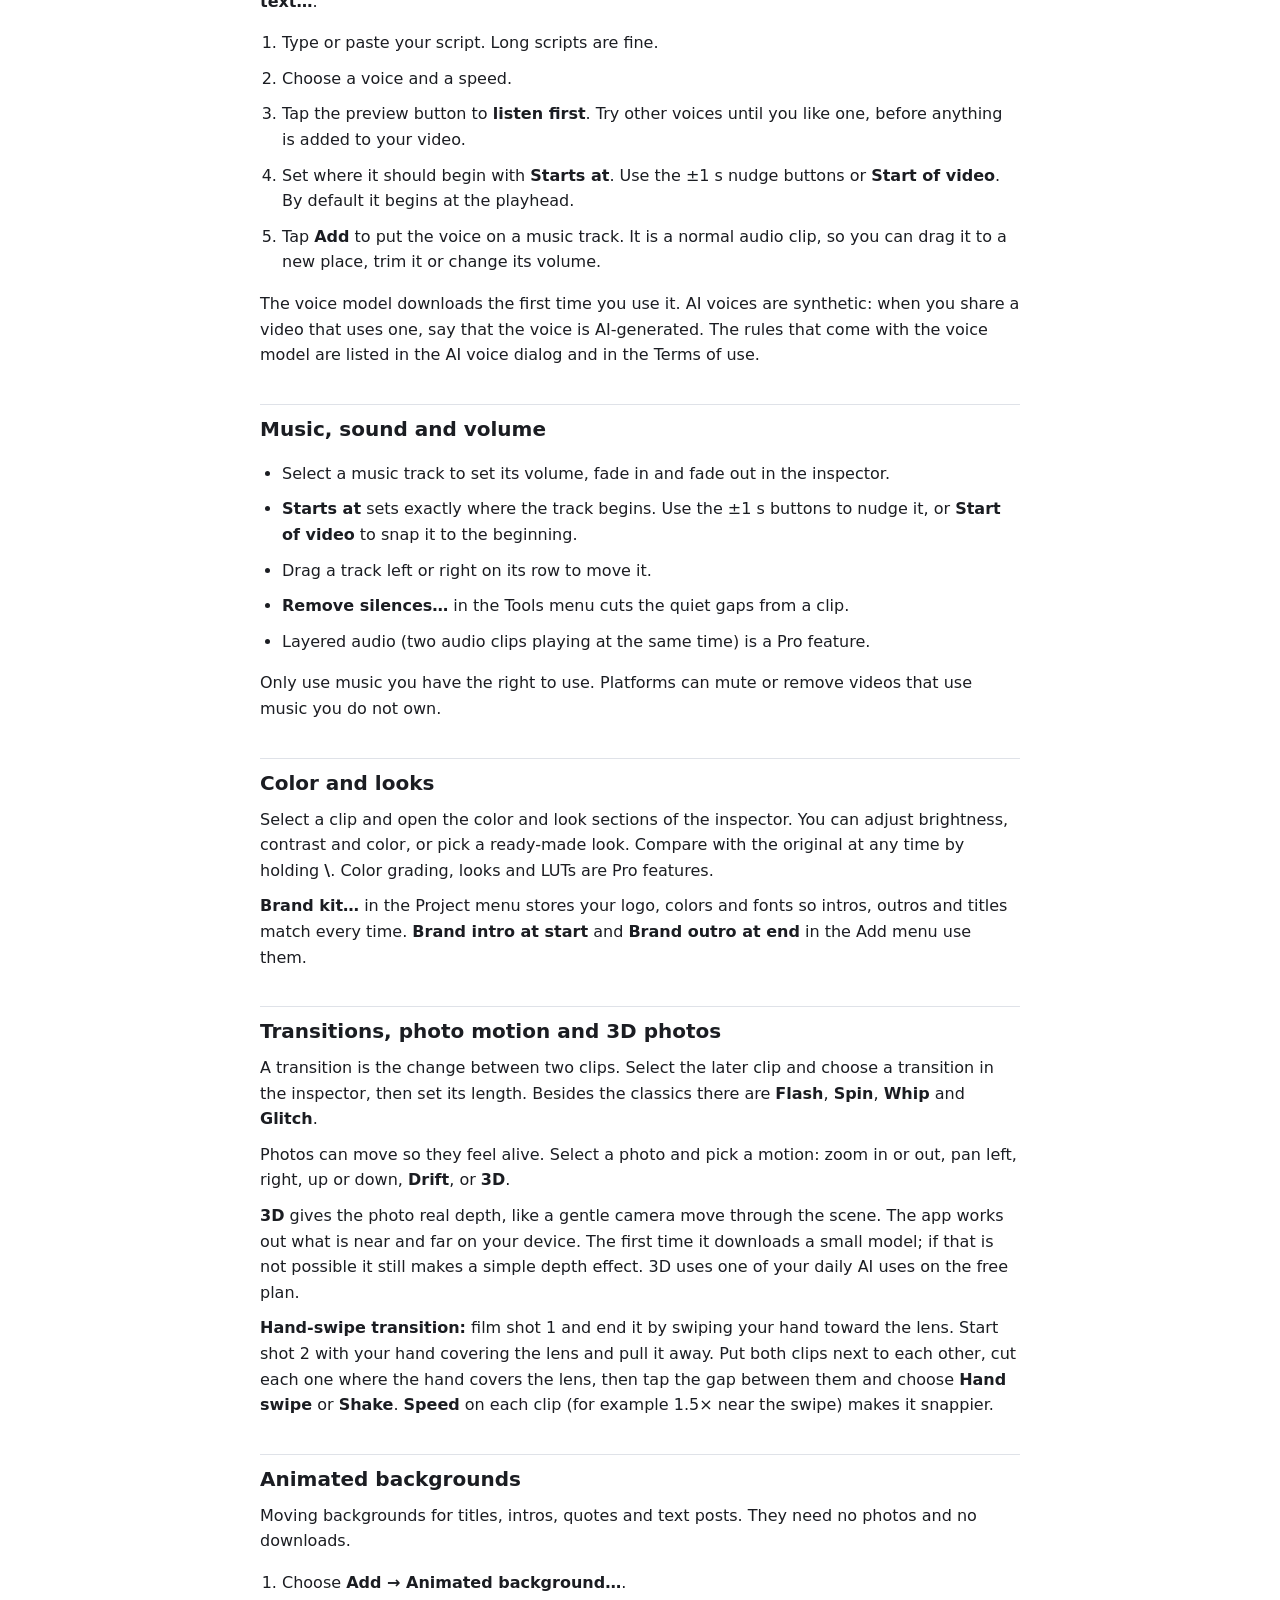
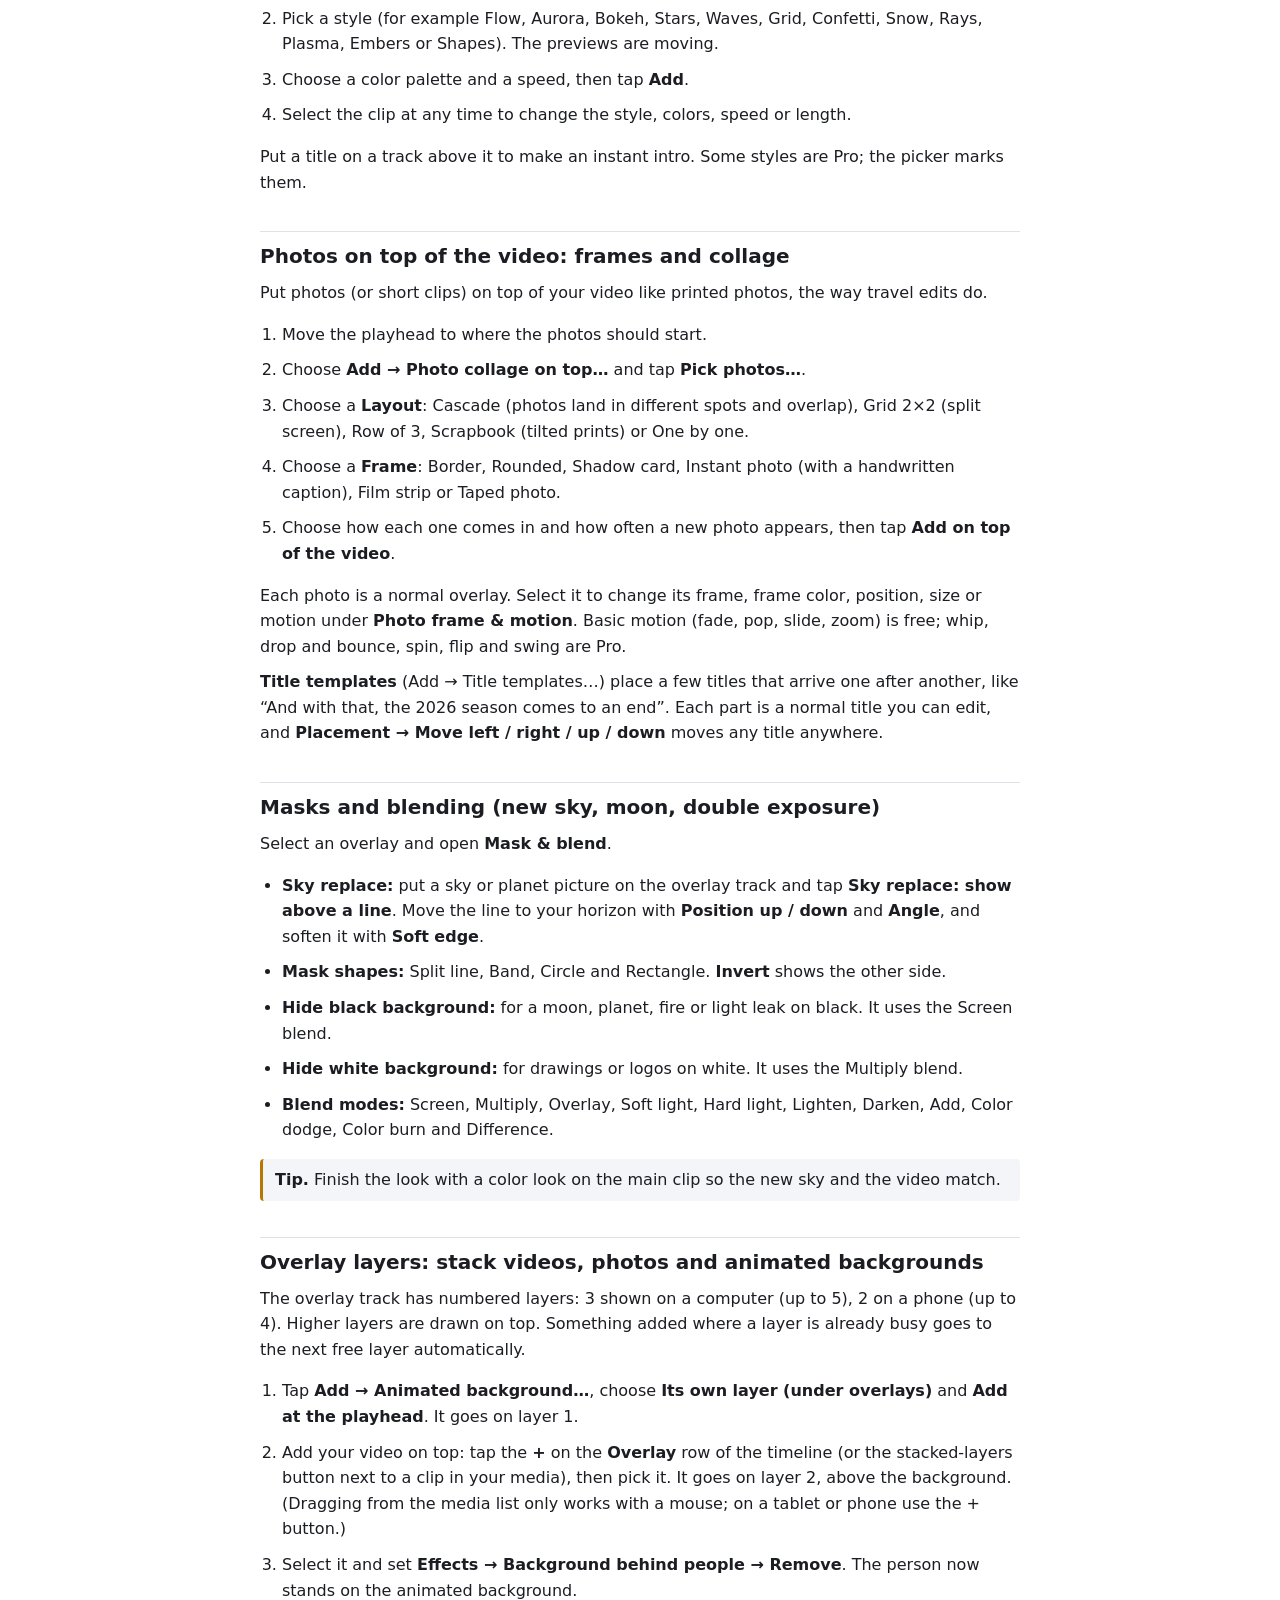
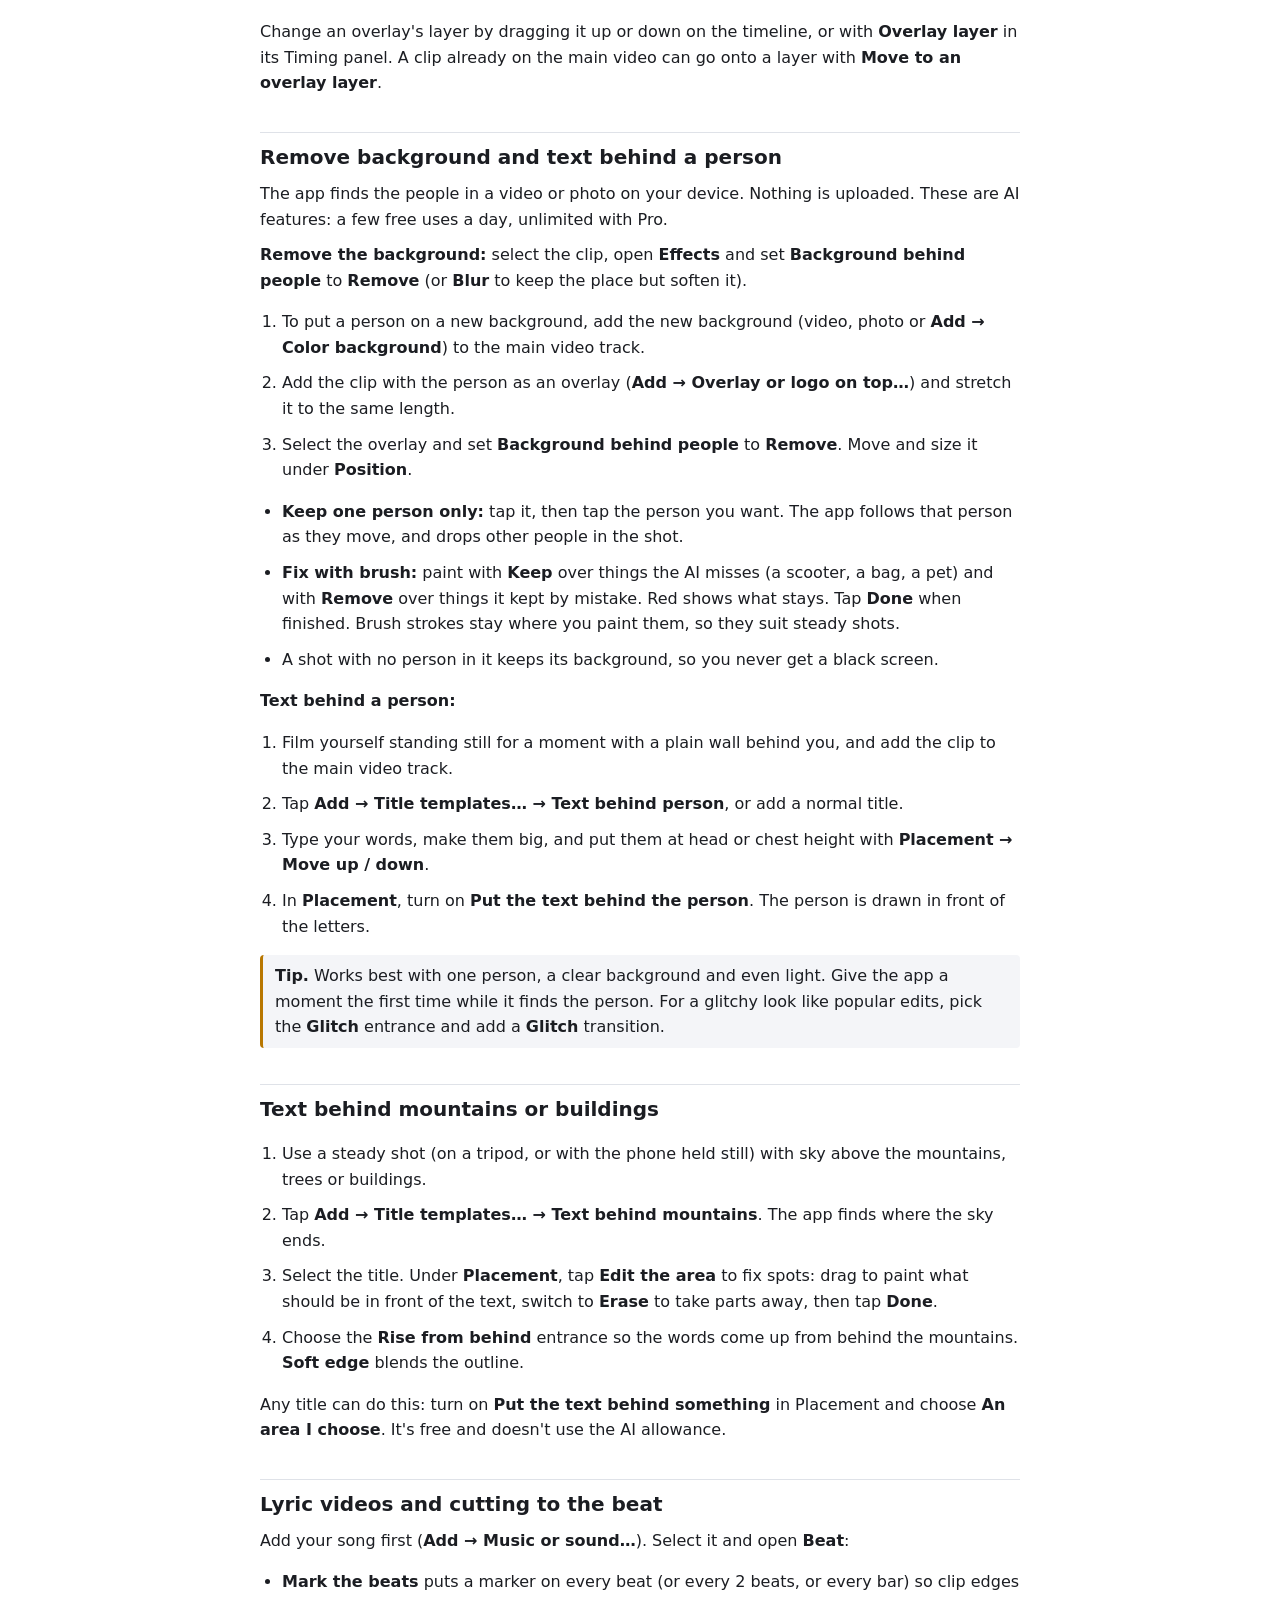
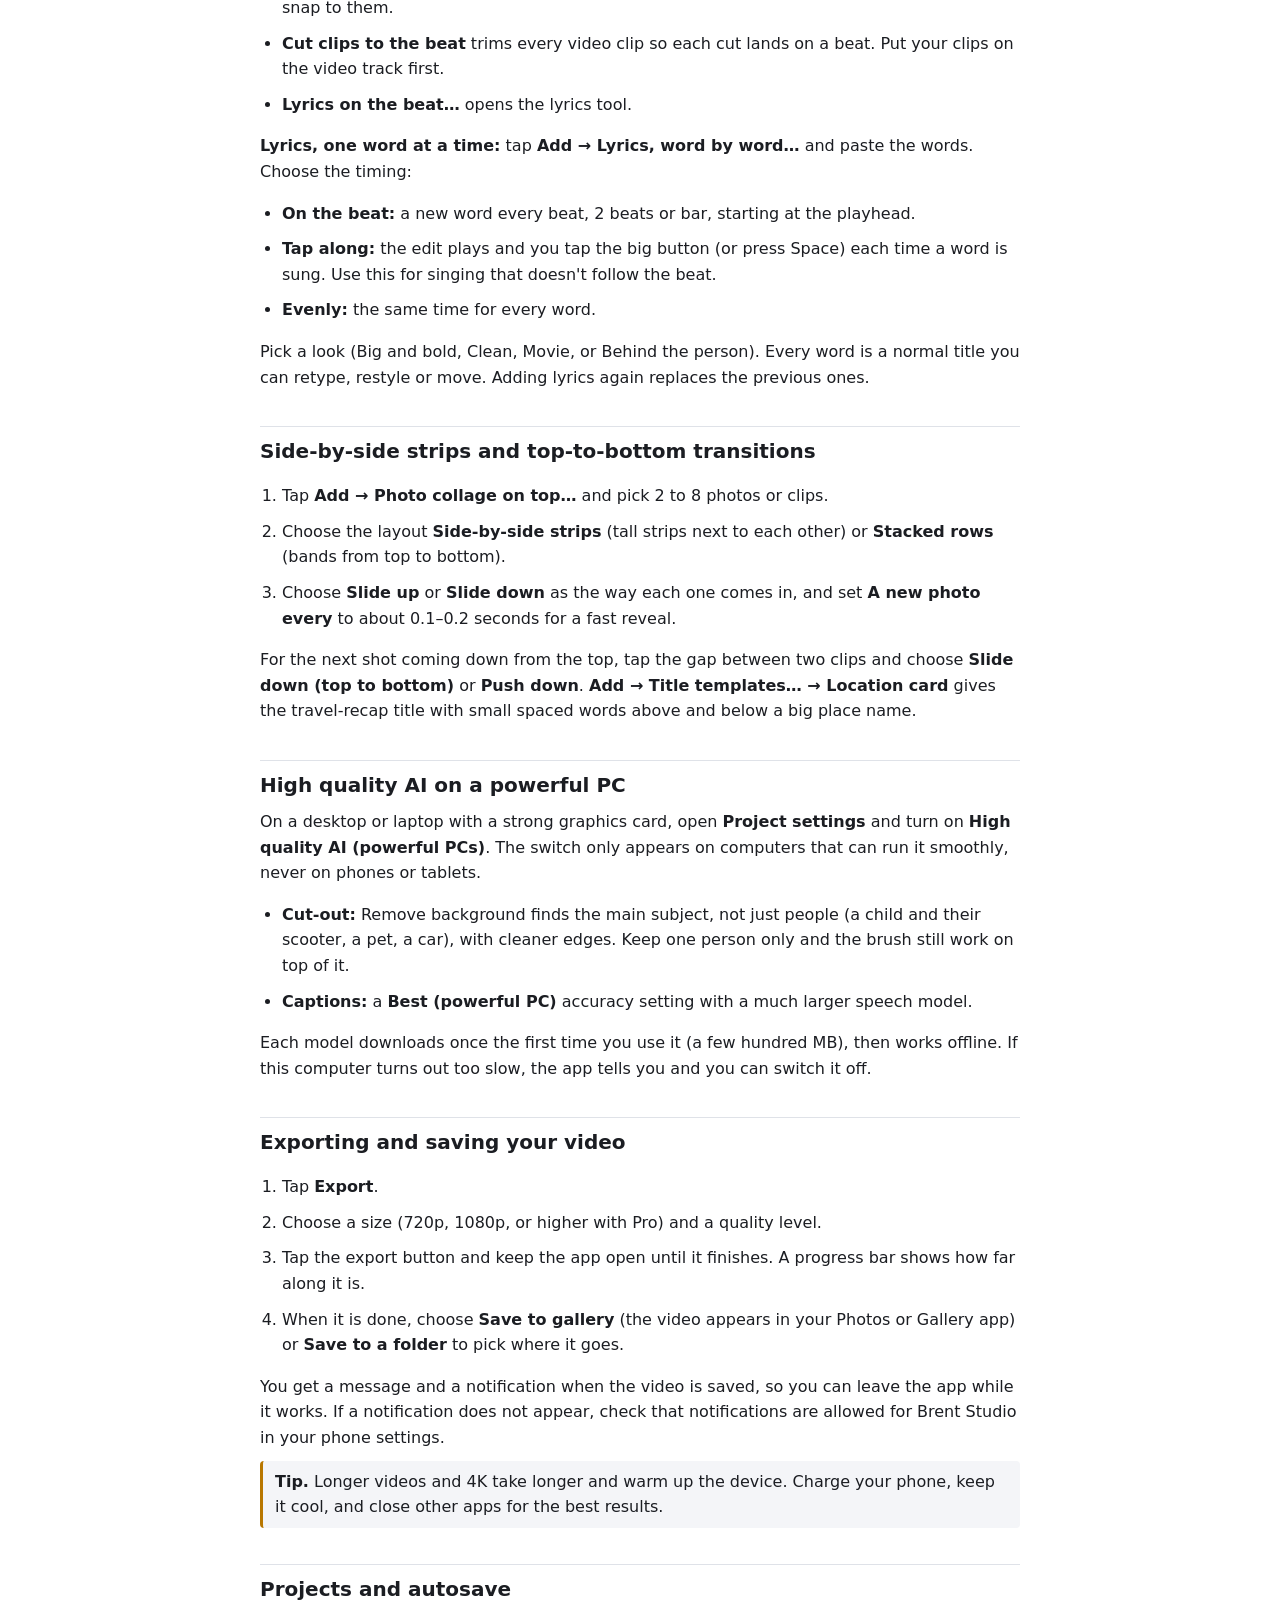
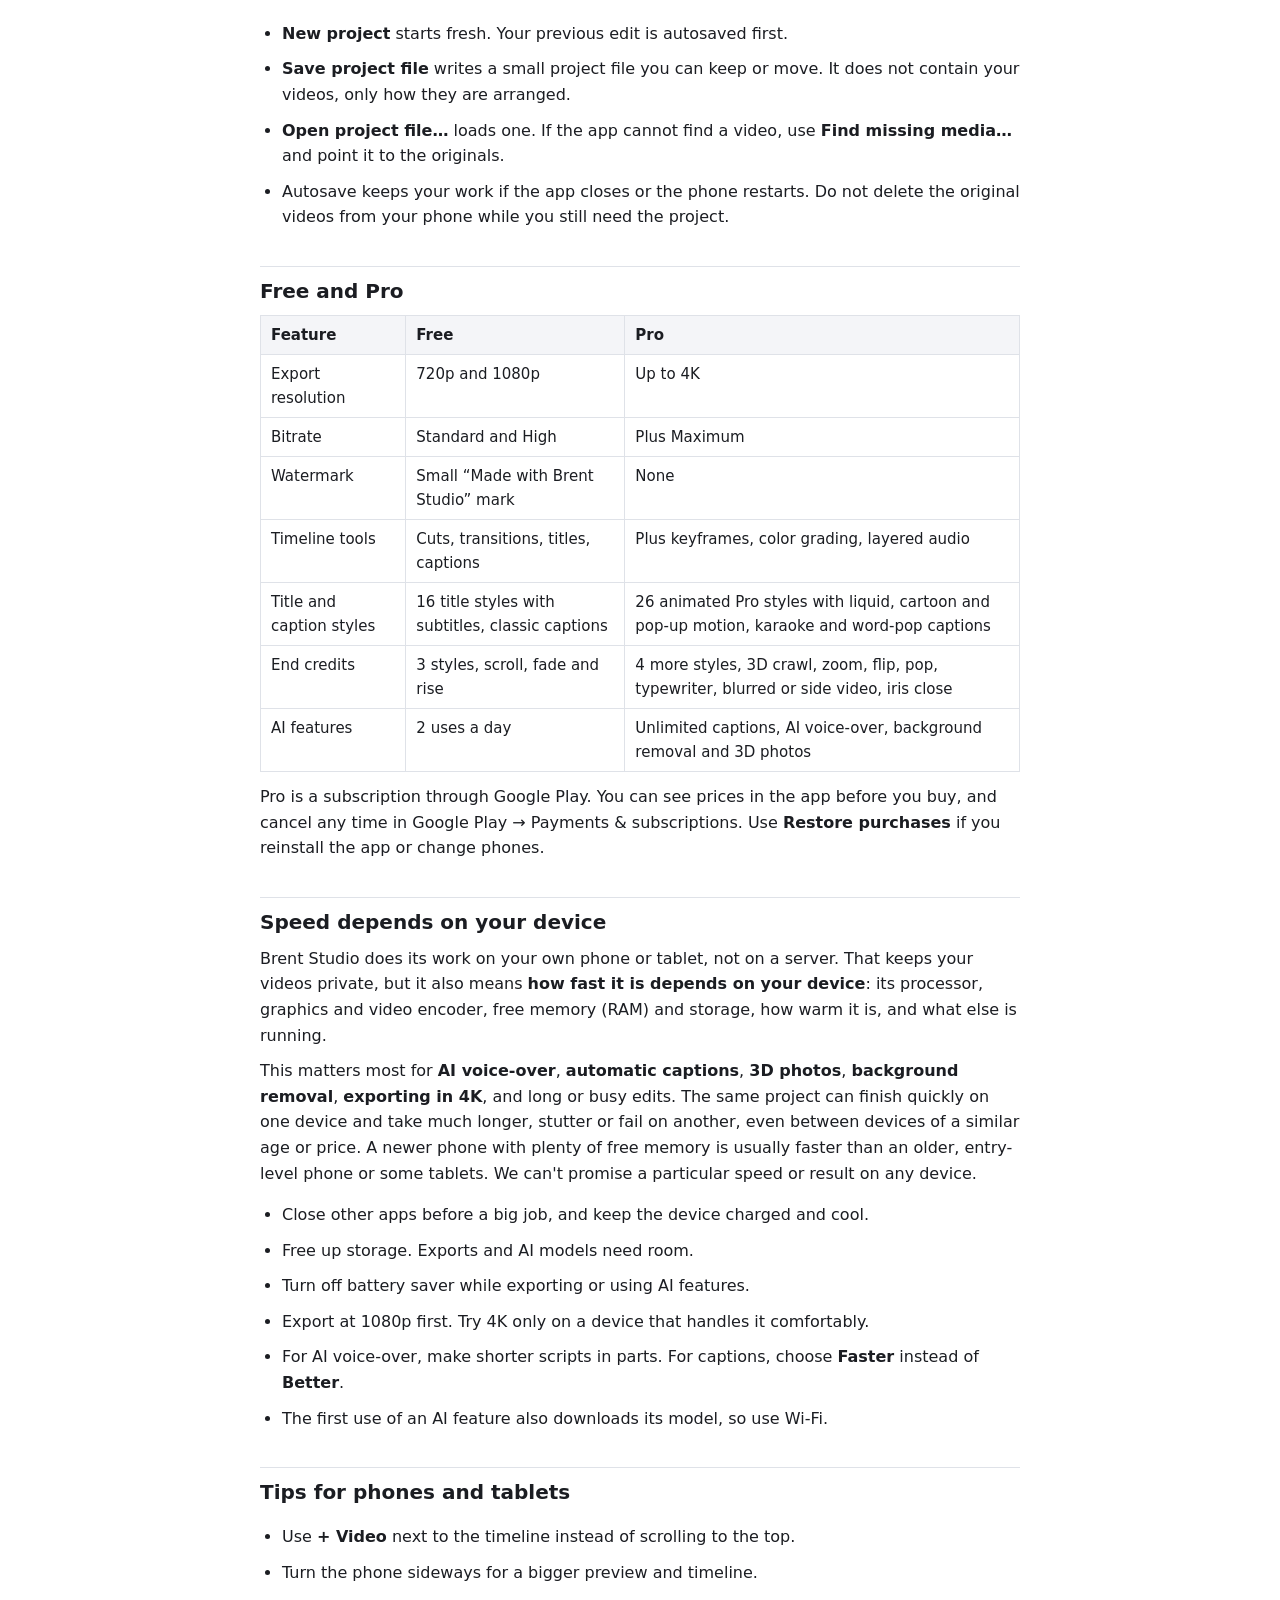
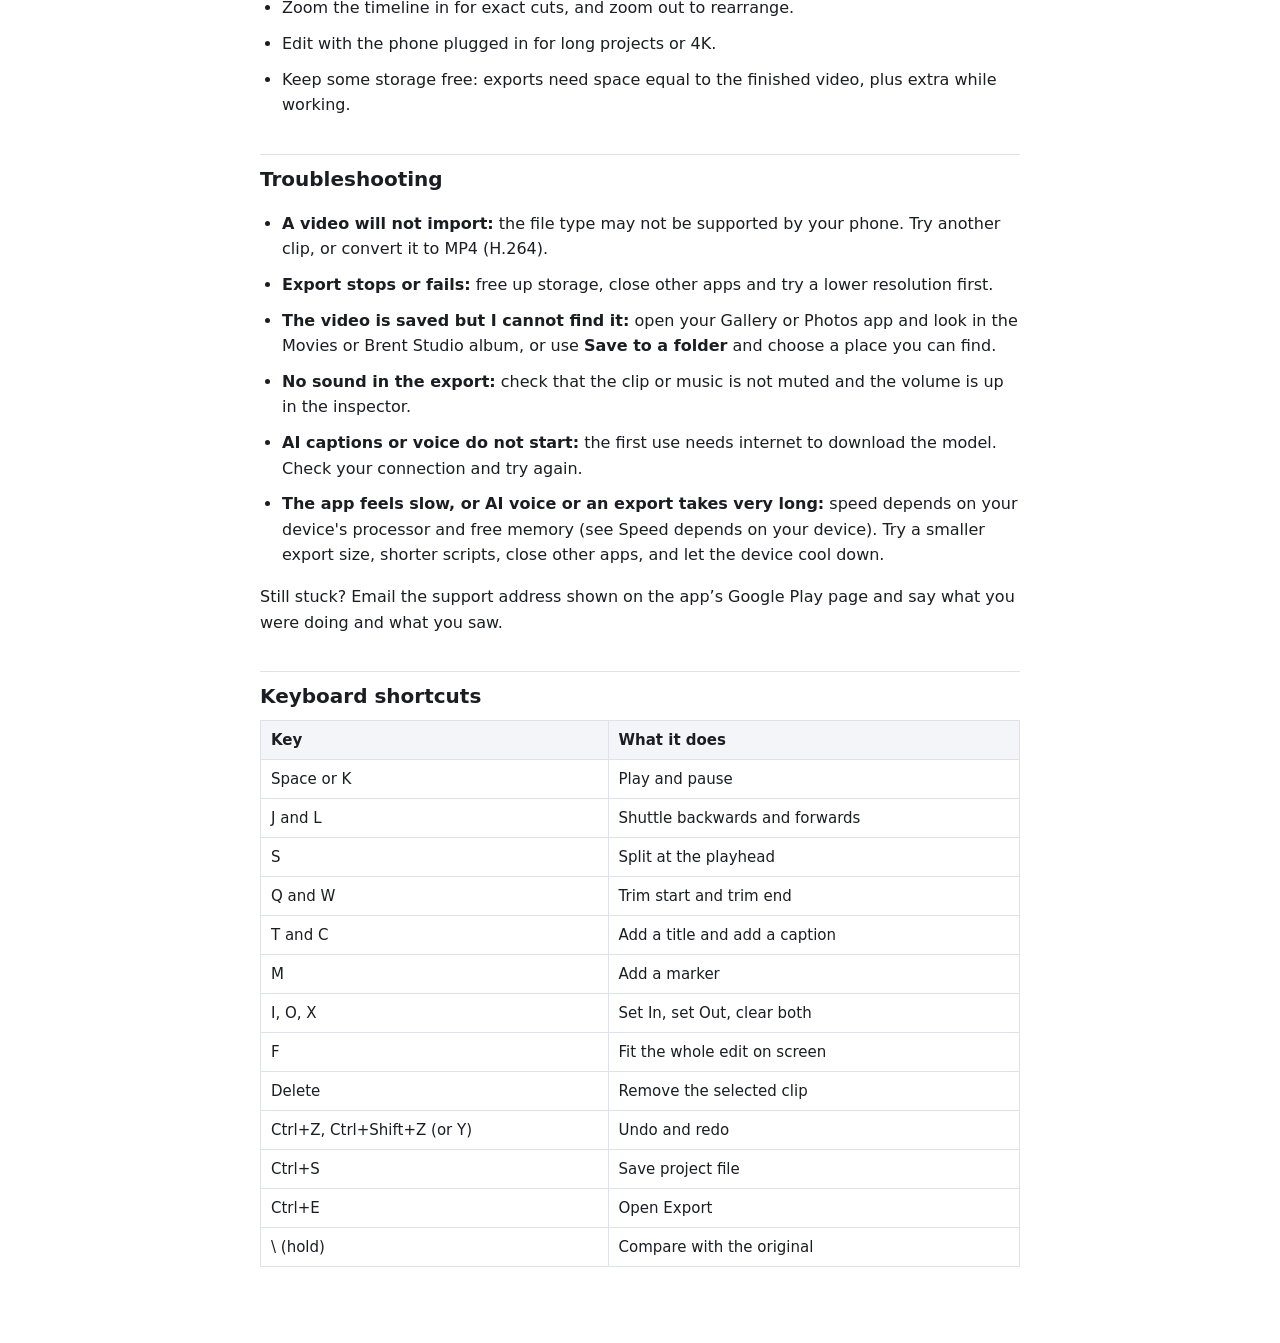
==== commit 1a3cbd92: "Add files via upload" ====
--- a/guide.html
+++ b/guide.html
@@ -28,8 +28,8 @@
 <main>
   <h1>Brent Studio User Guide</h1>
   <p class="meta">A video editor that works on your device. Your videos, photos and projects are not uploaded anywhere. See also the <a href="privacy.html">Privacy Policy</a> and the <a href="terms.html">Terms of Use</a>.</p>
-  <ol class="toc"><li><a href="#start">Quick start</a></li><li><a href="#screen">Getting around the screen</a></li><li><a href="#media">Adding videos, photos and music</a></li><li><a href="#edit">Editing on the timeline</a></li><li><a href="#speed">Slow motion and speed</a></li><li><a href="#text">Titles and captions</a></li><li><a href="#credits">End credits</a></li><li><a href="#voice">AI voice-over</a></li><li><a href="#music">Music, sound and volume</a></li><li><a href="#look">Color and looks</a></li><li><a href="#motion">Transitions, photo motion and 3D photos</a></li><li><a href="#animbg">Animated backgrounds</a></li><li><a href="#collage">Photos on top of the video: frames and collage</a></li><li><a href="#mask">Masks and blending (new sky, moon, double exposure)</a></li><li><a href="#bg">Removing a background</a></li><li><a href="#export">Exporting and saving your video</a></li><li><a href="#project">Projects and autosave</a></li><li><a href="#plans">Free and Pro</a></li><li><a href="#perf">Speed depends on your device</a></li><li><a href="#phone">Tips for phones and tablets</a></li><li><a href="#help">Troubleshooting</a></li><li><a href="#keys">Keyboard shortcuts</a></li></ol>
-  <section id="start"><h2>Quick start</h2><p>Brent Studio is a video editor that runs on your device. Your videos, photos and projects are not uploaded anywhere. Here is the fastest way to a finished video:</p><ol><li>Tap <b>Add</b> and choose <b>Videos, photos or music…</b> (or tap <b>Add media</b> on the empty screen). Pick your clips.</li><li>Your clips land on the timeline at the bottom, in the order you picked them. Press <b>Play</b> to watch.</li><li>Tap a clip to select it. Trim, split, slow down or style it (see the next sections).</li><li>Add a title, captions or music if you want them.</li><li>Tap <b>Export</b>, choose a size, and save the finished video to your gallery or a folder.</li></ol><p class="tip"><b>Tip.</b> Everything you do can be undone with <b>Undo</b> (Ctrl+Z on a keyboard). Your work is saved automatically while you edit, and you can also save a project file from <b>Project → Save project file</b>.</p></section><section id="screen"><h2>Getting around the screen</h2><p>The screen has four main areas.</p><ul><li><b>Top bar:</b> the <b>Project</b> menu, the project name, the <b>Add</b> menu and the <b>Export</b> button.</li><li><b>Preview:</b> shows your video. Use Play, or drag the playhead on the timeline to scrub.</li><li><b>Timeline:</b> your clips in order. The video track is on top; titles, captions and music tracks sit below it. Pinch or use the zoom control to see more or less time.</li><li><b>Inspector:</b> the panel for whatever is selected (a clip, a title, a music track). On a phone it opens below the preview. Sections open and close when you tap their headings.</li></ul><p>On a phone, scroll the timeline sideways to move through your edit. Tap a clip once to select it, tap empty space to deselect.</p></section><section id="media"><h2>Adding videos, photos and music</h2><p>There are several ways to add things, so use whichever is closest to your thumb.</p><ul><li><b>Add → Videos, photos or music…</b> adds media to the end of the video track.</li><li><b>+ Video</b> in the timeline toolbar, the <b>+</b> on the video track header, and the <b>Add video</b> box after the last clip all open the same picker, so you never have to scroll back to the top.</li><li><b>Add → Overlay or logo on top…</b> places a picture or clip above your video, for logos and picture-in-picture.</li><li><b>Add → Music or sound…</b> adds an audio track.</li><li><b>Add → Record voice-over…</b> records your voice from the microphone while the video plays.</li><li><b>Add → Color background</b> and <b>Add → Animated background…</b> add a plain or moving background clip (see Animated backgrounds).</li></ul><p>Photos get a default length of a few seconds. You can change it in the inspector.</p></section><section id="edit"><h2>Editing on the timeline</h2><p>Select a clip, then use the tools in the timeline toolbar.</p><ul><li><b>Split:</b> cuts the selected clip at the playhead (key <b>S</b>).</li><li><b>Trim start / Trim end:</b> removes everything before or after the playhead (keys <b>Q</b> and <b>W</b>). You can also drag the edges of a clip.</li><li><b>Delete:</b> removes the selected clip (key <b>Delete</b>). The gap closes up automatically.</li><li><b>Reorder:</b> press and hold a clip, then drag it to a new place.</li><li><b>Markers:</b> drop a marker at the playhead with <b>M</b> to remember a spot.</li><li><b>In and Out:</b> set a range with <b>I</b> and <b>O</b>, and clear it with <b>X</b>. The range is used for exporting only that part and for some tools.</li></ul><p class="tip"><b>Tip.</b> Keyboard fans: <b>Space</b> or <b>K</b> plays and pauses, <b>J</b> and <b>L</b> shuttle backwards and forwards, <b>F</b> fits the whole edit on screen, and <b>\</b> (backslash) held down compares against the original.</p></section><section id="speed"><h2>Slow motion and speed</h2><p>Open the <b>Slow-mo</b> menu in the timeline toolbar.</p><ul><li><b>Slow-mo moment at the playhead (2 s):</b> splits the clip around the playhead and plays a two-second piece at half speed. Great for a jump or a goal.</li><li><b>Whole clip:</b> a little slower (0.75×), slow (0.5×) or super slow (0.25×).</li><li><b>Back to normal speed:</b> returns the clip to 1×.</li></ul><p>Slowing a clip makes it longer, so the edit grows by the same amount. If it looks choppy, use a clip that was filmed at a higher frame rate (60 fps or more) for the smoothest slow motion.</p></section><section id="text"><h2>Titles and captions</h2><ol><li>Move the playhead to where the text should appear and press <b>T</b> (or use the title button in the toolbar).</li><li>Type your text in the inspector. Choose a style, font, size, color and position.</li><li>Want a second line, like a name, role, date or tagline? Type it in the <b>Subtitle</b> box. The <b>Subtitle style</b> section sets its font, size, color, and whether it sits above or below the title.</li><li>Drag the ends of the title on its track to change how long it stays.</li></ol><p>Press <b>C</b> to add a caption in the same way. Captions are meant for spoken words and have their own looks.</p><p><b>Automatic captions</b> listen to your video and type the words for you. Open the <b>Tools</b> menu and choose <b>Automatic captions…</b>. The first time, the speech model downloads once (it needs internet, then works on the device). Always read the result and fix mistakes before you export.</p><p>You can also <b>Import captions (SRT/VTT)</b> you already have, or <b>Save captions as SRT</b> to use elsewhere.</p><p>Styles such as <b>Title + tagline</b>, <b>Chapter</b>, <b>Name &amp; role</b>, <b>Quote</b>, <b>Episode</b>, <b>Event</b>, <b>Vlog</b> and <b>Breaking news</b> come with a subtitle already filled in. Just type over it, or clear the box to hide it.</p><p><b>Pro motion graphics:</b> <b>Liquid blob</b>, <b>Liquid drip</b> and <b>Liquid fill</b> pour and drain the text, <b>Cartoon card</b> and <b>Cartoon burst</b> spring in on a bouncy card, and <b>Pop-up book</b>, <b>Paper cutout</b> and <b>Stop-motion</b> build the title from paper pieces. You can also pick these entrances and exits under <b>Animation → Comes in / Goes out</b>.</p><p class="tip"><b>Tip.</b> Pro title and caption styles are free to try in the preview. Exporting them needs Pro.</p></section><section id="credits"><h2>End credits</h2><ol><li>Choose <b>Add → End credits…</b>. The credits go after your last clip.</li><li>Type a <b>Heading</b> (for example Thanks for watching), your <b>Names</b>, and a <b>Closing line</b>.</li><li>Write one credit per line as <b>Role: Name</b>. A line that ends with a colon, like <b>Cast:</b>, becomes a section heading. An empty line starts a new page.</li><li>Pick a <b>Credits style</b>, then choose how the names move and how the video gives way to them.</li></ol><div class="tbl"><table><thead><tr><th></th><th>Free</th><th>Pro</th></tr></thead><tbody><tr><td>Styles</td><td>Classic, Simple, Elegant</td><td>Cinematic gold, Neon, Bold modern, Cartoon</td></tr><tr><td>How the names move</td><td>Scroll up, fade pages, rise pages</td><td>3D crawl, zoom pages, flip cards, pop line by line, typewriter</td></tr><tr><td>Background</td><td>Black, darken video, over video</td><td>Blur video, video aside (the video shrinks to one side)</td></tr><tr><td>Ending</td><td>Fade to black, cut</td><td>Iris close</td></tr></tbody></table></div><p>Use <b>Over the end of the video</b> to roll the credits over your last shot, or <b>After the video</b> to put them on their own at the end. <b>Fit length to the names</b> sets a comfortable speed.</p></section><section id="voice"><h2>AI voice-over</h2><p>Turn written text into a spoken voice, on your device. Open <b>Add → AI voice-over from text…</b>.</p><ol><li>Type or paste your script. Long scripts are fine.</li><li>Choose a voice and a speed.</li><li>Tap the preview button to <b>listen first</b>. Try other voices until you like one, before anything is added to your video.</li><li>Set where it should begin with <b>Starts at</b>. Use the ±1 s nudge buttons or <b>Start of video</b>. By default it begins at the playhead.</li><li>Tap <b>Add</b> to put the voice on a music track. It is a normal audio clip, so you can drag it to a new place, trim it or change its volume.</li></ol><p>The voice model downloads the first time you use it. AI voices are synthetic: when you share a video that uses one, say that the voice is AI-generated. The rules that come with the voice model are listed in the AI voice dialog and in the Terms of use.</p></section><section id="music"><h2>Music, sound and volume</h2><ul><li>Select a music track to set its volume, fade in and fade out in the inspector.</li><li><b>Starts at</b> sets exactly where the track begins. Use the ±1 s buttons to nudge it, or <b>Start of video</b> to snap it to the beginning.</li><li>Drag a track left or right on its row to move it.</li><li><b>Remove silences…</b> in the Tools menu cuts the quiet gaps from a clip.</li><li>Layered audio (two audio clips playing at the same time) is a Pro feature.</li></ul><p>Only use music you have the right to use. Platforms can mute or remove videos that use music you do not own.</p></section><section id="look"><h2>Color and looks</h2><p>Select a clip and open the color and look sections of the inspector. You can adjust brightness, contrast and color, or pick a ready-made look. Compare with the original at any time by holding <b>\</b>. Color grading, looks and LUTs are Pro features.</p><p><b>Brand kit…</b> in the Project menu stores your logo, colors and fonts so intros, outros and titles match every time. <b>Brand intro at start</b> and <b>Brand outro at end</b> in the Add menu use them.</p></section><section id="motion"><h2>Transitions, photo motion and 3D photos</h2><p>A transition is the change between two clips. Select the later clip and choose a transition in the inspector, then set its length. Besides the classics there are <b>Flash</b>, <b>Spin</b>, <b>Whip</b> and <b>Glitch</b>.</p><p>Photos can move so they feel alive. Select a photo and pick a motion: zoom in or out, pan left, right, up or down, <b>Drift</b>, or <b>3D</b>.</p><p><b>3D</b> gives the photo real depth, like a gentle camera move through the scene. The app works out what is near and far on your device. The first time it downloads a small model; if that is not possible it still makes a simple depth effect. 3D uses one of your daily AI uses on the free plan.</p></section><section id="animbg"><h2>Animated backgrounds</h2><p>Moving backgrounds for titles, intros, quotes and text posts. They need no photos and no downloads.</p><ol><li>Choose <b>Add → Animated background…</b>.</li><li>Pick a style (for example Flow, Aurora, Bokeh, Stars, Waves, Grid, Confetti, Snow, Rays, Plasma, Embers or Shapes). The previews are moving.</li><li>Choose a color palette and a speed, then tap <b>Add</b>.</li><li>Select the clip at any time to change the style, colors, speed or length.</li></ol><p>Put a title on a track above it to make an instant intro. Some styles are Pro; the picker marks them.</p></section><section id="collage"><h2>Photos on top of the video: frames and collage</h2><p>Put photos (or short clips) on top of your video like printed photos, the way travel edits do.</p><ol><li>Move the playhead to where the photos should start.</li><li>Choose <b>Add → Photo collage on top…</b> and tap <b>Pick photos…</b>.</li><li>Choose a <b>Layout</b>: Cascade (photos land in different spots and overlap), Grid 2×2 (split screen), Row of 3, Scrapbook (tilted prints) or One by one.</li><li>Choose a <b>Frame</b>: Border, Rounded, Shadow card, Instant photo (with a handwritten caption), Film strip or Taped photo.</li><li>Choose how each one comes in and how often a new photo appears, then tap <b>Add on top of the video</b>.</li></ol><p>Each photo is a normal overlay. Select it to change its frame, frame color, position, size or motion under <b>Photo frame &amp; motion</b>. Basic motion (fade, pop, slide, zoom) is free; whip, drop and bounce, spin, flip and swing are Pro.</p><p><b>Title templates</b> (Add → Title templates…) place a few titles that arrive one after another, like “And with that, the 2026 season comes to an end”. Each part is a normal title you can edit, and <b>Placement → Move left / right / up / down</b> moves any title anywhere.</p></section><section id="mask"><h2>Masks and blending (new sky, moon, double exposure)</h2><p>Select an overlay and open <b>Mask &amp; blend</b>.</p><ul><li><b>Sky replace:</b> put a sky or planet picture on the overlay track and tap <b>Sky replace: show above a line</b>. Move the line to your horizon with <b>Position up / down</b> and <b>Angle</b>, and soften it with <b>Soft edge</b>.</li><li><b>Mask shapes:</b> Split line, Band, Circle and Rectangle. <b>Invert</b> shows the other side.</li><li><b>Hide black background:</b> for a moon, planet, fire or light leak on black. It uses the Screen blend.</li><li><b>Hide white background:</b> for drawings or logos on white. It uses the Multiply blend.</li><li><b>Blend modes:</b> Screen, Multiply, Overlay, Soft light, Hard light, Lighten, Darken, Add, Color dodge, Color burn and Difference.</li></ul><p class="tip"><b>Tip.</b> Finish the look with a color look on the main clip so the new sky and the video match.</p></section><section id="bg"><h2>Removing a background</h2><p>Select a clip and use the background removal option in the inspector (matte or cut-out). The cut-out runs on your device. Place the clip over a new background or a color. Results are best with a clear subject and even light. Background removal is an AI feature (a few free uses a day, unlimited with Pro).</p></section><section id="export"><h2>Exporting and saving your video</h2><ol><li>Tap <b>Export</b>.</li><li>Choose a size (720p, 1080p, or higher with Pro) and a quality level.</li><li>Tap the export button and keep the app open until it finishes. A progress bar shows how far along it is.</li><li>When it is done, choose <b>Save to gallery</b> (the video appears in your Photos or Gallery app) or <b>Save to a folder</b> to pick where it goes.</li></ol><p>You get a message and a notification when the video is saved, so you can leave the app while it works. If a notification does not appear, check that notifications are allowed for Brent Studio in your phone settings.</p><p class="tip"><b>Tip.</b> Longer videos and 4K take longer and warm up the device. Charge your phone, keep it cool, and close other apps for the best results.</p></section><section id="project"><h2>Projects and autosave</h2><ul><li><b>New project</b> starts fresh. Your previous edit is autosaved first.</li><li><b>Save project file</b> writes a small project file you can keep or move. It does not contain your videos, only how they are arranged.</li><li><b>Open project file…</b> loads one. If the app cannot find a video, use <b>Find missing media…</b> and point it to the originals.</li><li>Autosave keeps your work if the app closes or the phone restarts. Do not delete the original videos from your phone while you still need the project.</li></ul></section><section id="plans"><h2>Free and Pro</h2><div class="tbl"><table><thead><tr><th>Feature</th><th>Free</th><th>Pro</th></tr></thead><tbody><tr><td>Export resolution</td><td>720p and 1080p</td><td>Up to 4K</td></tr><tr><td>Bitrate</td><td>Standard and High</td><td>Plus Maximum</td></tr><tr><td>Watermark</td><td>Small “Made with Brent Studio” mark</td><td>None</td></tr><tr><td>Timeline tools</td><td>Cuts, transitions, titles, captions</td><td>Plus keyframes, color grading, layered audio</td></tr><tr><td>Title and caption styles</td><td>16 title styles with subtitles, classic captions</td><td>26 animated Pro styles with liquid, cartoon and pop-up motion, karaoke and word-pop captions</td></tr><tr><td>End credits</td><td>3 styles, scroll, fade and rise</td><td>4 more styles, 3D crawl, zoom, flip, pop, typewriter, blurred or side video, iris close</td></tr><tr><td>AI features</td><td>2 uses a day</td><td>Unlimited captions, AI voice-over, background removal and 3D photos</td></tr></tbody></table></div><p>Pro is a subscription through Google Play. You can see prices in the app before you buy, and cancel any time in Google Play → Payments &amp; subscriptions. Use <b>Restore purchases</b> if you reinstall the app or change phones.</p></section><section id="perf"><h2>Speed depends on your device</h2><p>Brent Studio does its work on your own phone or tablet, not on a server. That keeps your videos private, but it also means <b>how fast it is depends on your device</b>: its processor, graphics and video encoder, free memory (RAM) and storage, how warm it is, and what else is running.</p><p>This matters most for <b>AI voice-over</b>, <b>automatic captions</b>, <b>3D photos</b>, <b>background removal</b>, <b>exporting in 4K</b>, and long or busy edits. The same project can finish quickly on one device and take much longer, stutter or fail on another, even between devices of a similar age or price. A newer phone with plenty of free memory is usually faster than an older, entry-level phone or some tablets. We can't promise a particular speed or result on any device.</p><ul><li>Close other apps before a big job, and keep the device charged and cool.</li><li>Free up storage. Exports and AI models need room.</li><li>Turn off battery saver while exporting or using AI features.</li><li>Export at 1080p first. Try 4K only on a device that handles it comfortably.</li><li>For AI voice-over, make shorter scripts in parts. For captions, choose <b>Faster</b> instead of <b>Better</b>.</li><li>The first use of an AI feature also downloads its model, so use Wi-Fi.</li></ul></section><section id="phone"><h2>Tips for phones and tablets</h2><ul><li>Use <b>+ Video</b> next to the timeline instead of scrolling to the top.</li><li>Turn the phone sideways for a bigger preview and timeline.</li><li>Zoom the timeline in for exact cuts, and zoom out to rearrange.</li><li>Edit with the phone plugged in for long projects or 4K.</li><li>Keep some storage free: exports need space equal to the finished video, plus extra while working.</li></ul></section><section id="help"><h2>Troubleshooting</h2><ul><li><b>A video will not import:</b> the file type may not be supported by your phone. Try another clip, or convert it to MP4 (H.264).</li><li><b>Export stops or fails:</b> free up storage, close other apps and try a lower resolution first.</li><li><b>The video is saved but I cannot find it:</b> open your Gallery or Photos app and look in the Movies or Brent Studio album, or use <b>Save to a folder</b> and choose a place you can find.</li><li><b>No sound in the export:</b> check that the clip or music is not muted and the volume is up in the inspector.</li><li><b>AI captions or voice do not start:</b> the first use needs internet to download the model. Check your connection and try again.</li><li><b>The app feels slow, or AI voice or an export takes very long:</b> speed depends on your device's processor and free memory (see Speed depends on your device). Try a smaller export size, shorter scripts, close other apps, and let the device cool down.</li></ul><p>Still stuck? Email the support address shown on the app’s Google Play page and say what you were doing and what you saw.</p></section><section id="keys"><h2>Keyboard shortcuts</h2><div class="tbl"><table><thead><tr><th>Key</th><th>What it does</th></tr></thead><tbody><tr><td>Space or K</td><td>Play and pause</td></tr><tr><td>J and L</td><td>Shuttle backwards and forwards</td></tr><tr><td>S</td><td>Split at the playhead</td></tr><tr><td>Q and W</td><td>Trim start and trim end</td></tr><tr><td>T and C</td><td>Add a title and add a caption</td></tr><tr><td>M</td><td>Add a marker</td></tr><tr><td>I, O, X</td><td>Set In, set Out, clear both</td></tr><tr><td>F</td><td>Fit the whole edit on screen</td></tr><tr><td>Delete</td><td>Remove the selected clip</td></tr><tr><td>Ctrl+Z, Ctrl+Shift+Z (or Y)</td><td>Undo and redo</td></tr><tr><td>Ctrl+S</td><td>Save project file</td></tr><tr><td>Ctrl+E</td><td>Open Export</td></tr><tr><td>\ (hold)</td><td>Compare with the original</td></tr></tbody></table></div></section>
+  <ol class="toc"><li><a href="#start">Quick start</a></li><li><a href="#screen">Getting around the screen</a></li><li><a href="#media">Adding videos, photos and music</a></li><li><a href="#edit">Editing on the timeline</a></li><li><a href="#speed">Slow motion and fast forward</a></li><li><a href="#text">Titles and captions</a></li><li><a href="#credits">End credits</a></li><li><a href="#voice">AI voice-over</a></li><li><a href="#music">Music, sound and volume</a></li><li><a href="#look">Color and looks</a></li><li><a href="#motion">Transitions, photo motion and 3D photos</a></li><li><a href="#animbg">Animated backgrounds</a></li><li><a href="#collage">Photos on top of the video: frames and collage</a></li><li><a href="#mask">Masks and blending (new sky, moon, double exposure)</a></li><li><a href="#layers">Overlay layers: stack videos, photos and animated backgrounds</a></li><li><a href="#bg">Remove background and text behind a person</a></li><li><a href="#behindobj">Text behind mountains or buildings</a></li><li><a href="#lyrics">Lyric videos and cutting to the beat</a></li><li><a href="#strips">Side-by-side strips and top-to-bottom transitions</a></li><li><a href="#hq">High quality AI on a powerful PC</a></li><li><a href="#export">Exporting and saving your video</a></li><li><a href="#project">Projects and autosave</a></li><li><a href="#plans">Free and Pro</a></li><li><a href="#perf">Speed depends on your device</a></li><li><a href="#phone">Tips for phones and tablets</a></li><li><a href="#help">Troubleshooting</a></li><li><a href="#keys">Keyboard shortcuts</a></li></ol>
+  <section id="start"><h2>Quick start</h2><p>Brent Studio is a video editor that runs on your device. Your videos, photos and projects are not uploaded anywhere. Here is the fastest way to a finished video:</p><ol><li>Tap <b>Add</b> and choose <b>Videos, photos or music…</b> (or tap <b>Add media</b> on the empty screen). Pick your clips.</li><li>Your clips land on the timeline at the bottom, in the order you picked them. Press <b>Play</b> to watch.</li><li>Tap a clip to select it. Trim, split, slow down or style it (see the next sections).</li><li>Add a title, captions or music if you want them.</li><li>Tap <b>Export</b>, choose a size, and save the finished video to your gallery or a folder.</li></ol><p class="tip"><b>Tip.</b> Everything you do can be undone with <b>Undo</b> (Ctrl+Z on a keyboard). Your work is saved automatically while you edit, and you can also save a project file from <b>Project → Save project file</b>.</p></section><section id="screen"><h2>Getting around the screen</h2><p>The screen has four main areas.</p><ul><li><b>Top bar:</b> the <b>Project</b> menu, the project name, the <b>Add</b> menu and the <b>Export</b> button.</li><li><b>Preview:</b> shows your video. Use Play, or drag the playhead on the timeline to scrub.</li><li><b>Timeline:</b> your clips in order. The video track is on top; titles, captions and music tracks sit below it. Pinch or use the zoom control to see more or less time.</li><li><b>Inspector:</b> the panel for whatever is selected (a clip, a title, a music track). On a phone it opens below the preview. Sections open and close when you tap their headings.</li></ul><p>On a phone, scroll the timeline sideways to move through your edit. Tap a clip once to select it, tap empty space to deselect.</p><p><b>Video shape (for YouTube, Shorts and more):</b> the app picks the shape from your first clip, so a phone video starts out vertical. To change it at any time, tap the shape button next to the preview (it shows 9:16, 16:9 and so on) and pick a shape: <b>Widescreen 16:9</b> (YouTube), <b>Vertical 9:16</b> (Shorts, TikTok, Reels, Stories), <b>Square 1:1</b>, <b>Feed portrait 4:5</b> (Instagram, Facebook), <b>Tall portrait 3:4</b>, <b>Tall 2:3</b> (Pinterest), <b>Classic 4:3</b> or <b>Cinematic 21:9</b>. <b>Match my first clip</b> goes back to your clip's own shape. Switch on <b>Show the whole picture</b> if you don't want the edges cropped. The Export preset list has matching social sizes.</p></section><section id="media"><h2>Adding videos, photos and music</h2><p>There are several ways to add things, so use whichever is closest to your thumb.</p><ul><li><b>Add → Videos, photos or music…</b> adds media to the end of the video track.</li><li><b>+ Video</b> in the timeline toolbar, the <b>+</b> on the video track header, and the <b>Add video</b> box after the last clip all open the same picker, so you never have to scroll back to the top.</li><li><b>Add → Overlay or logo on top…</b> places a picture or clip above your video, for logos and picture-in-picture.</li><li><b>Add → Music or sound…</b> adds an audio track.</li><li><b>Add → Record voice-over…</b> records your voice from the microphone while the video plays.</li><li><b>Add → Color background</b> and <b>Add → Animated background…</b> add a plain or moving background clip (see Animated backgrounds).</li></ul><p>Photos get a default length of a few seconds. You can change it in the inspector.</p></section><section id="edit"><h2>Editing on the timeline</h2><p>Select a clip, then use the tools in the timeline toolbar.</p><ul><li><b>Split:</b> cuts the selected clip at the playhead (key <b>S</b>).</li><li><b>Trim start / Trim end:</b> removes everything before or after the playhead (keys <b>Q</b> and <b>W</b>). You can also drag the edges of a clip.</li><li><b>Delete:</b> removes the selected clip (key <b>Delete</b>). The gap closes up automatically.</li><li><b>Reorder:</b> press and hold a clip, then drag it to a new place.</li><li><b>Markers:</b> drop a marker at the playhead with <b>M</b> to remember a spot.</li><li><b>In and Out:</b> set a range with <b>I</b> and <b>O</b>, and clear it with <b>X</b>. The range is used for exporting only that part and for some tools.</li></ul><p class="tip"><b>Tip.</b> Keyboard fans: <b>Space</b> or <b>K</b> plays and pauses, <b>J</b> and <b>L</b> shuttle backwards and forwards, <b>F</b> fits the whole edit on screen, and <b>\</b> (backslash) held down compares against the original.</p></section><section id="speed"><h2>Slow motion and fast forward</h2><p>Open the <b>Speed</b> menu in the timeline toolbar. It does slow motion and fast forward.</p><ul><li><b>Slow-mo moment at the playhead (2 s at 0.5×):</b> splits the clip around the playhead and plays a two-second piece at half speed. Great for a jump or a goal.</li><li><b>Fast-forward moment at the playhead (4 s at 4×):</b> plays four seconds around the playhead in one second. Great for a long walk, a drive or setting up.</li><li><b>Whole clip:</b> ultra slow (0.125×, eight times slower), super slow (0.25×), slow (0.5×), a little slower (0.75×), a little faster (1.5×), fast (2×), super fast (4×), or time-lapse (8×, 16×, 32× and 64×).</li><li><b>Back to normal speed:</b> returns the clip to 1×.</li><li><b>Any speed in between:</b> select the clip and use <b>Speed → Custom speed</b> in the panel (0.125× to 64×).</li></ul><p>Slowing a clip makes it longer; speeding it up makes it shorter, and the rest of the edit moves with it. If slow motion looks choppy, use a clip that was filmed at a higher frame rate (60 fps or more). Sound changes pitch at other speeds (at 8× and 16× it is mostly noise, and above 16× the clip's own sound is left out), so mute the clip under Sound or add music instead. At 32× and 64× the preview may update in small jumps on slower devices; the exported video is drawn frame by frame.</p></section><section id="text"><h2>Titles and captions</h2><ol><li>Move the playhead to where the text should appear and press <b>T</b> (or use the title button in the toolbar).</li><li>Type your text in the inspector. Choose a style, font, size, color and position.</li><li>Want a second line, like a name, role, date or tagline? Type it in the <b>Subtitle</b> box. The <b>Subtitle style</b> section sets its font, size, color, and whether it sits above or below the title.</li><li>Drag the ends of the title on its track to change how long it stays.</li></ol><p>Press <b>C</b> to add a caption in the same way. Captions are meant for spoken words and have their own looks.</p><p><b>Automatic captions</b> listen to your video and type the words for you. Open the <b>Tools</b> menu and choose <b>Automatic captions…</b>. The first time, the speech model downloads once (it needs internet, then works on the device). Always read the result and fix mistakes before you export.</p><p>You can also <b>Import captions (SRT/VTT)</b> you already have, or <b>Save captions as SRT</b> to use elsewhere.</p><p>Styles such as <b>Title + tagline</b>, <b>Chapter</b>, <b>Name &amp; role</b>, <b>Quote</b>, <b>Episode</b>, <b>Event</b>, <b>Vlog</b> and <b>Breaking news</b> come with a subtitle already filled in. Just type over it, or clear the box to hide it.</p><p><b>Pro motion graphics:</b> <b>Liquid blob</b>, <b>Liquid drip</b> and <b>Liquid fill</b> pour and drain the text, <b>Cartoon card</b> and <b>Cartoon burst</b> spring in on a bouncy card, and <b>Pop-up book</b>, <b>Paper cutout</b> and <b>Stop-motion</b> build the title from paper pieces. You can also pick these entrances and exits under <b>Animation → Comes in / Goes out</b>.</p><p class="tip"><b>Tip.</b> Pro title and caption styles are free to try in the preview. Exporting them needs Pro.</p></section><section id="credits"><h2>End credits</h2><ol><li>Choose <b>Add → End credits…</b>. The credits go after your last clip.</li><li>Type a <b>Heading</b> (for example Thanks for watching), your <b>Names</b>, and a <b>Closing line</b>.</li><li>Write one credit per line as <b>Role: Name</b>. A line that ends with a colon, like <b>Cast:</b>, becomes a section heading. An empty line starts a new page.</li><li>Pick a <b>Credits style</b>, then choose how the names move and how the video gives way to them.</li></ol><div class="tbl"><table><thead><tr><th></th><th>Free</th><th>Pro</th></tr></thead><tbody><tr><td>Styles</td><td>Classic, Simple, Elegant</td><td>Cinematic gold, Neon, Bold modern, Cartoon</td></tr><tr><td>How the names move</td><td>Scroll up, fade pages, rise pages</td><td>3D crawl, zoom pages, flip cards, pop line by line, typewriter</td></tr><tr><td>Background</td><td>Black, darken video, over video</td><td>Blur video, video aside (the video shrinks to one side)</td></tr><tr><td>Ending</td><td>Fade to black, cut</td><td>Iris close</td></tr></tbody></table></div><p>Use <b>Over the end of the video</b> to roll the credits over your last shot, or <b>After the video</b> to put them on their own at the end. <b>Fit length to the names</b> sets a comfortable speed.</p></section><section id="voice"><h2>AI voice-over</h2><p>Turn written text into a spoken voice, on your device. Open <b>Add → AI voice-over from text…</b>.</p><ol><li>Type or paste your script. Long scripts are fine.</li><li>Choose a voice and a speed.</li><li>Tap the preview button to <b>listen first</b>. Try other voices until you like one, before anything is added to your video.</li><li>Set where it should begin with <b>Starts at</b>. Use the ±1 s nudge buttons or <b>Start of video</b>. By default it begins at the playhead.</li><li>Tap <b>Add</b> to put the voice on a music track. It is a normal audio clip, so you can drag it to a new place, trim it or change its volume.</li></ol><p>The voice model downloads the first time you use it. AI voices are synthetic: when you share a video that uses one, say that the voice is AI-generated. The rules that come with the voice model are listed in the AI voice dialog and in the Terms of use.</p></section><section id="music"><h2>Music, sound and volume</h2><ul><li>Select a music track to set its volume, fade in and fade out in the inspector.</li><li><b>Starts at</b> sets exactly where the track begins. Use the ±1 s buttons to nudge it, or <b>Start of video</b> to snap it to the beginning.</li><li>Drag a track left or right on its row to move it.</li><li><b>Remove silences…</b> in the Tools menu cuts the quiet gaps from a clip.</li><li>Layered audio (two audio clips playing at the same time) is a Pro feature.</li></ul><p>Only use music you have the right to use. Platforms can mute or remove videos that use music you do not own.</p></section><section id="look"><h2>Color and looks</h2><p>Select a clip and open the color and look sections of the inspector. You can adjust brightness, contrast and color, or pick a ready-made look. Compare with the original at any time by holding <b>\</b>. Color grading, looks and LUTs are Pro features.</p><p><b>Brand kit…</b> in the Project menu stores your logo, colors and fonts so intros, outros and titles match every time. <b>Brand intro at start</b> and <b>Brand outro at end</b> in the Add menu use them.</p></section><section id="motion"><h2>Transitions, photo motion and 3D photos</h2><p>A transition is the change between two clips. Select the later clip and choose a transition in the inspector, then set its length. Besides the classics there are <b>Flash</b>, <b>Spin</b>, <b>Whip</b> and <b>Glitch</b>.</p><p>Photos can move so they feel alive. Select a photo and pick a motion: zoom in or out, pan left, right, up or down, <b>Drift</b>, or <b>3D</b>.</p><p><b>3D</b> gives the photo real depth, like a gentle camera move through the scene. The app works out what is near and far on your device. The first time it downloads a small model; if that is not possible it still makes a simple depth effect. 3D uses one of your daily AI uses on the free plan.</p><p><b>Hand-swipe transition:</b> film shot 1 and end it by swiping your hand toward the lens. Start shot 2 with your hand covering the lens and pull it away. Put both clips next to each other, cut each one where the hand covers the lens, then tap the gap between them and choose <b>Hand swipe</b> or <b>Shake</b>. <b>Speed</b> on each clip (for example 1.5× near the swipe) makes it snappier.</p></section><section id="animbg"><h2>Animated backgrounds</h2><p>Moving backgrounds for titles, intros, quotes and text posts. They need no photos and no downloads.</p><ol><li>Choose <b>Add → Animated background…</b>.</li><li>Pick a style (for example Flow, Aurora, Bokeh, Stars, Waves, Grid, Confetti, Snow, Rays, Plasma, Embers or Shapes). The previews are moving.</li><li>Choose a color palette and a speed, then tap <b>Add</b>.</li><li>Select the clip at any time to change the style, colors, speed or length.</li></ol><p>Put a title on a track above it to make an instant intro. Some styles are Pro; the picker marks them.</p></section><section id="collage"><h2>Photos on top of the video: frames and collage</h2><p>Put photos (or short clips) on top of your video like printed photos, the way travel edits do.</p><ol><li>Move the playhead to where the photos should start.</li><li>Choose <b>Add → Photo collage on top…</b> and tap <b>Pick photos…</b>.</li><li>Choose a <b>Layout</b>: Cascade (photos land in different spots and overlap), Grid 2×2 (split screen), Row of 3, Scrapbook (tilted prints) or One by one.</li><li>Choose a <b>Frame</b>: Border, Rounded, Shadow card, Instant photo (with a handwritten caption), Film strip or Taped photo.</li><li>Choose how each one comes in and how often a new photo appears, then tap <b>Add on top of the video</b>.</li></ol><p>Each photo is a normal overlay. Select it to change its frame, frame color, position, size or motion under <b>Photo frame &amp; motion</b>. Basic motion (fade, pop, slide, zoom) is free; whip, drop and bounce, spin, flip and swing are Pro.</p><p><b>Title templates</b> (Add → Title templates…) place a few titles that arrive one after another, like “And with that, the 2026 season comes to an end”. Each part is a normal title you can edit, and <b>Placement → Move left / right / up / down</b> moves any title anywhere.</p></section><section id="mask"><h2>Masks and blending (new sky, moon, double exposure)</h2><p>Select an overlay and open <b>Mask &amp; blend</b>.</p><ul><li><b>Sky replace:</b> put a sky or planet picture on the overlay track and tap <b>Sky replace: show above a line</b>. Move the line to your horizon with <b>Position up / down</b> and <b>Angle</b>, and soften it with <b>Soft edge</b>.</li><li><b>Mask shapes:</b> Split line, Band, Circle and Rectangle. <b>Invert</b> shows the other side.</li><li><b>Hide black background:</b> for a moon, planet, fire or light leak on black. It uses the Screen blend.</li><li><b>Hide white background:</b> for drawings or logos on white. It uses the Multiply blend.</li><li><b>Blend modes:</b> Screen, Multiply, Overlay, Soft light, Hard light, Lighten, Darken, Add, Color dodge, Color burn and Difference.</li></ul><p class="tip"><b>Tip.</b> Finish the look with a color look on the main clip so the new sky and the video match.</p></section><section id="layers"><h2>Overlay layers: stack videos, photos and animated backgrounds</h2><p>The overlay track has numbered layers: 3 shown on a computer (up to 5), 2 on a phone (up to 4). Higher layers are drawn on top. Something added where a layer is already busy goes to the next free layer automatically.</p><ol><li>Tap <b>Add → Animated background…</b>, choose <b>Its own layer (under overlays)</b> and <b>Add at the playhead</b>. It goes on layer 1.</li><li>Add your video on top: tap the <b>+</b> on the <b>Overlay</b> row of the timeline (or the stacked-layers button next to a clip in your media), then pick it. It goes on layer 2, above the background. (Dragging from the media list only works with a mouse; on a tablet or phone use the + button.)</li><li>Select it and set <b>Effects → Background behind people → Remove</b>. The person now stands on the animated background.</li></ol><p>Change an overlay's layer by dragging it up or down on the timeline, or with <b>Overlay layer</b> in its Timing panel. A clip already on the main video can go onto a layer with <b>Move to an overlay layer</b>.</p></section><section id="bg"><h2>Remove background and text behind a person</h2><p>The app finds the people in a video or photo on your device. Nothing is uploaded. These are AI features: a few free uses a day, unlimited with Pro.</p><p><b>Remove the background:</b> select the clip, open <b>Effects</b> and set <b>Background behind people</b> to <b>Remove</b> (or <b>Blur</b> to keep the place but soften it).</p><ol><li>To put a person on a new background, add the new background (video, photo or <b>Add → Color background</b>) to the main video track.</li><li>Add the clip with the person as an overlay (<b>Add → Overlay or logo on top…</b>) and stretch it to the same length.</li><li>Select the overlay and set <b>Background behind people</b> to <b>Remove</b>. Move and size it under <b>Position</b>.</li></ol><ul><li><b>Keep one person only:</b> tap it, then tap the person you want. The app follows that person as they move, and drops other people in the shot.</li><li><b>Fix with brush:</b> paint with <b>Keep</b> over things the AI misses (a scooter, a bag, a pet) and with <b>Remove</b> over things it kept by mistake. Red shows what stays. Tap <b>Done</b> when finished. Brush strokes stay where you paint them, so they suit steady shots.</li><li>A shot with no person in it keeps its background, so you never get a black screen.</li></ul><p><b>Text behind a person:</b></p><ol><li>Film yourself standing still for a moment with a plain wall behind you, and add the clip to the main video track.</li><li>Tap <b>Add → Title templates… → Text behind person</b>, or add a normal title.</li><li>Type your words, make them big, and put them at head or chest height with <b>Placement → Move up / down</b>.</li><li>In <b>Placement</b>, turn on <b>Put the text behind the person</b>. The person is drawn in front of the letters.</li></ol><p class="tip"><b>Tip.</b> Works best with one person, a clear background and even light. Give the app a moment the first time while it finds the person. For a glitchy look like popular edits, pick the <b>Glitch</b> entrance and add a <b>Glitch</b> transition.</p></section><section id="behindobj"><h2>Text behind mountains or buildings</h2><ol><li>Use a steady shot (on a tripod, or with the phone held still) with sky above the mountains, trees or buildings.</li><li>Tap <b>Add → Title templates… → Text behind mountains</b>. The app finds where the sky ends.</li><li>Select the title. Under <b>Placement</b>, tap <b>Edit the area</b> to fix spots: drag to paint what should be in front of the text, switch to <b>Erase</b> to take parts away, then tap <b>Done</b>.</li><li>Choose the <b>Rise from behind</b> entrance so the words come up from behind the mountains. <b>Soft edge</b> blends the outline.</li></ol><p>Any title can do this: turn on <b>Put the text behind something</b> in Placement and choose <b>An area I choose</b>. It's free and doesn't use the AI allowance.</p></section><section id="lyrics"><h2>Lyric videos and cutting to the beat</h2><p>Add your song first (<b>Add → Music or sound…</b>). Select it and open <b>Beat</b>:</p><ul><li><b>Mark the beats</b> puts a marker on every beat (or every 2 beats, or every bar) so clip edges snap to them.</li><li><b>Cut clips to the beat</b> trims every video clip so each cut lands on a beat. Put your clips on the video track first.</li><li><b>Lyrics on the beat…</b> opens the lyrics tool.</li></ul><p><b>Lyrics, one word at a time:</b> tap <b>Add → Lyrics, word by word…</b> and paste the words. Choose the timing:</p><ul><li><b>On the beat:</b> a new word every beat, 2 beats or bar, starting at the playhead.</li><li><b>Tap along:</b> the edit plays and you tap the big button (or press Space) each time a word is sung. Use this for singing that doesn't follow the beat.</li><li><b>Evenly:</b> the same time for every word.</li></ul><p>Pick a look (Big and bold, Clean, Movie, or Behind the person). Every word is a normal title you can retype, restyle or move. Adding lyrics again replaces the previous ones.</p></section><section id="strips"><h2>Side-by-side strips and top-to-bottom transitions</h2><ol><li>Tap <b>Add → Photo collage on top…</b> and pick 2 to 8 photos or clips.</li><li>Choose the layout <b>Side-by-side strips</b> (tall strips next to each other) or <b>Stacked rows</b> (bands from top to bottom).</li><li>Choose <b>Slide up</b> or <b>Slide down</b> as the way each one comes in, and set <b>A new photo every</b> to about 0.1–0.2 seconds for a fast reveal.</li></ol><p>For the next shot coming down from the top, tap the gap between two clips and choose <b>Slide down (top to bottom)</b> or <b>Push down</b>. <b>Add → Title templates… → Location card</b> gives the travel-recap title with small spaced words above and below a big place name.</p></section><section id="hq"><h2>High quality AI on a powerful PC</h2><p>On a desktop or laptop with a strong graphics card, open <b>Project settings</b> and turn on <b>High quality AI (powerful PCs)</b>. The switch only appears on computers that can run it smoothly, never on phones or tablets.</p><ul><li><b>Cut-out:</b> Remove background finds the main subject, not just people (a child and their scooter, a pet, a car), with cleaner edges. Keep one person only and the brush still work on top of it.</li><li><b>Captions:</b> a <b>Best (powerful PC)</b> accuracy setting with a much larger speech model.</li></ul><p>Each model downloads once the first time you use it (a few hundred MB), then works offline. If this computer turns out too slow, the app tells you and you can switch it off.</p></section><section id="export"><h2>Exporting and saving your video</h2><ol><li>Tap <b>Export</b>.</li><li>Choose a size (720p, 1080p, or higher with Pro) and a quality level.</li><li>Tap the export button and keep the app open until it finishes. A progress bar shows how far along it is.</li><li>When it is done, choose <b>Save to gallery</b> (the video appears in your Photos or Gallery app) or <b>Save to a folder</b> to pick where it goes.</li></ol><p>You get a message and a notification when the video is saved, so you can leave the app while it works. If a notification does not appear, check that notifications are allowed for Brent Studio in your phone settings.</p><p class="tip"><b>Tip.</b> Longer videos and 4K take longer and warm up the device. Charge your phone, keep it cool, and close other apps for the best results.</p></section><section id="project"><h2>Projects and autosave</h2><ul><li><b>New project</b> starts fresh. Your previous edit is autosaved first.</li><li><b>Save project file</b> writes a small project file you can keep or move. It does not contain your videos, only how they are arranged.</li><li><b>Open project file…</b> loads one. If the app cannot find a video, use <b>Find missing media…</b> and point it to the originals.</li><li>Autosave keeps your work if the app closes or the phone restarts. Do not delete the original videos from your phone while you still need the project.</li></ul></section><section id="plans"><h2>Free and Pro</h2><div class="tbl"><table><thead><tr><th>Feature</th><th>Free</th><th>Pro</th></tr></thead><tbody><tr><td>Export resolution</td><td>720p and 1080p</td><td>Up to 4K</td></tr><tr><td>Bitrate</td><td>Standard and High</td><td>Plus Maximum</td></tr><tr><td>Watermark</td><td>Small “Made with Brent Studio” mark</td><td>None</td></tr><tr><td>Timeline tools</td><td>Cuts, transitions, titles, captions</td><td>Plus keyframes, color grading, layered audio</td></tr><tr><td>Title and caption styles</td><td>16 title styles with subtitles, classic captions</td><td>26 animated Pro styles with liquid, cartoon and pop-up motion, karaoke and word-pop captions</td></tr><tr><td>End credits</td><td>3 styles, scroll, fade and rise</td><td>4 more styles, 3D crawl, zoom, flip, pop, typewriter, blurred or side video, iris close</td></tr><tr><td>AI features</td><td>2 uses a day</td><td>Unlimited captions, AI voice-over, background removal and 3D photos</td></tr></tbody></table></div><p>Pro is a subscription through Google Play. You can see prices in the app before you buy, and cancel any time in Google Play → Payments &amp; subscriptions. Use <b>Restore purchases</b> if you reinstall the app or change phones.</p></section><section id="perf"><h2>Speed depends on your device</h2><p>Brent Studio does its work on your own phone or tablet, not on a server. That keeps your videos private, but it also means <b>how fast it is depends on your device</b>: its processor, graphics and video encoder, free memory (RAM) and storage, how warm it is, and what else is running.</p><p>This matters most for <b>AI voice-over</b>, <b>automatic captions</b>, <b>3D photos</b>, <b>background removal</b>, <b>exporting in 4K</b>, and long or busy edits. The same project can finish quickly on one device and take much longer, stutter or fail on another, even between devices of a similar age or price. A newer phone with plenty of free memory is usually faster than an older, entry-level phone or some tablets. We can't promise a particular speed or result on any device.</p><ul><li>Close other apps before a big job, and keep the device charged and cool.</li><li>Free up storage. Exports and AI models need room.</li><li>Turn off battery saver while exporting or using AI features.</li><li>Export at 1080p first. Try 4K only on a device that handles it comfortably.</li><li>For AI voice-over, make shorter scripts in parts. For captions, choose <b>Faster</b> instead of <b>Better</b>.</li><li>The first use of an AI feature also downloads its model, so use Wi-Fi.</li></ul></section><section id="phone"><h2>Tips for phones and tablets</h2><ul><li>Use <b>+ Video</b> next to the timeline instead of scrolling to the top.</li><li>Turn the phone sideways for a bigger preview and timeline.</li><li>Zoom the timeline in for exact cuts, and zoom out to rearrange.</li><li>Edit with the phone plugged in for long projects or 4K.</li><li>Keep some storage free: exports need space equal to the finished video, plus extra while working.</li></ul></section><section id="help"><h2>Troubleshooting</h2><ul><li><b>A video will not import:</b> the file type may not be supported by your phone. Try another clip, or convert it to MP4 (H.264).</li><li><b>Export stops or fails:</b> free up storage, close other apps and try a lower resolution first.</li><li><b>The video is saved but I cannot find it:</b> open your Gallery or Photos app and look in the Movies or Brent Studio album, or use <b>Save to a folder</b> and choose a place you can find.</li><li><b>No sound in the export:</b> check that the clip or music is not muted and the volume is up in the inspector.</li><li><b>AI captions or voice do not start:</b> the first use needs internet to download the model. Check your connection and try again.</li><li><b>The app feels slow, or AI voice or an export takes very long:</b> speed depends on your device's processor and free memory (see Speed depends on your device). Try a smaller export size, shorter scripts, close other apps, and let the device cool down.</li></ul><p>Still stuck? Email the support address shown on the app’s Google Play page and say what you were doing and what you saw.</p></section><section id="keys"><h2>Keyboard shortcuts</h2><div class="tbl"><table><thead><tr><th>Key</th><th>What it does</th></tr></thead><tbody><tr><td>Space or K</td><td>Play and pause</td></tr><tr><td>J and L</td><td>Shuttle backwards and forwards</td></tr><tr><td>S</td><td>Split at the playhead</td></tr><tr><td>Q and W</td><td>Trim start and trim end</td></tr><tr><td>T and C</td><td>Add a title and add a caption</td></tr><tr><td>M</td><td>Add a marker</td></tr><tr><td>I, O, X</td><td>Set In, set Out, clear both</td></tr><tr><td>F</td><td>Fit the whole edit on screen</td></tr><tr><td>Delete</td><td>Remove the selected clip</td></tr><tr><td>Ctrl+Z, Ctrl+Shift+Z (or Y)</td><td>Undo and redo</td></tr><tr><td>Ctrl+S</td><td>Save project file</td></tr><tr><td>Ctrl+E</td><td>Open Export</td></tr><tr><td>\ (hold)</td><td>Compare with the original</td></tr></tbody></table></div></section>
 </main>
 </body>
 </html>
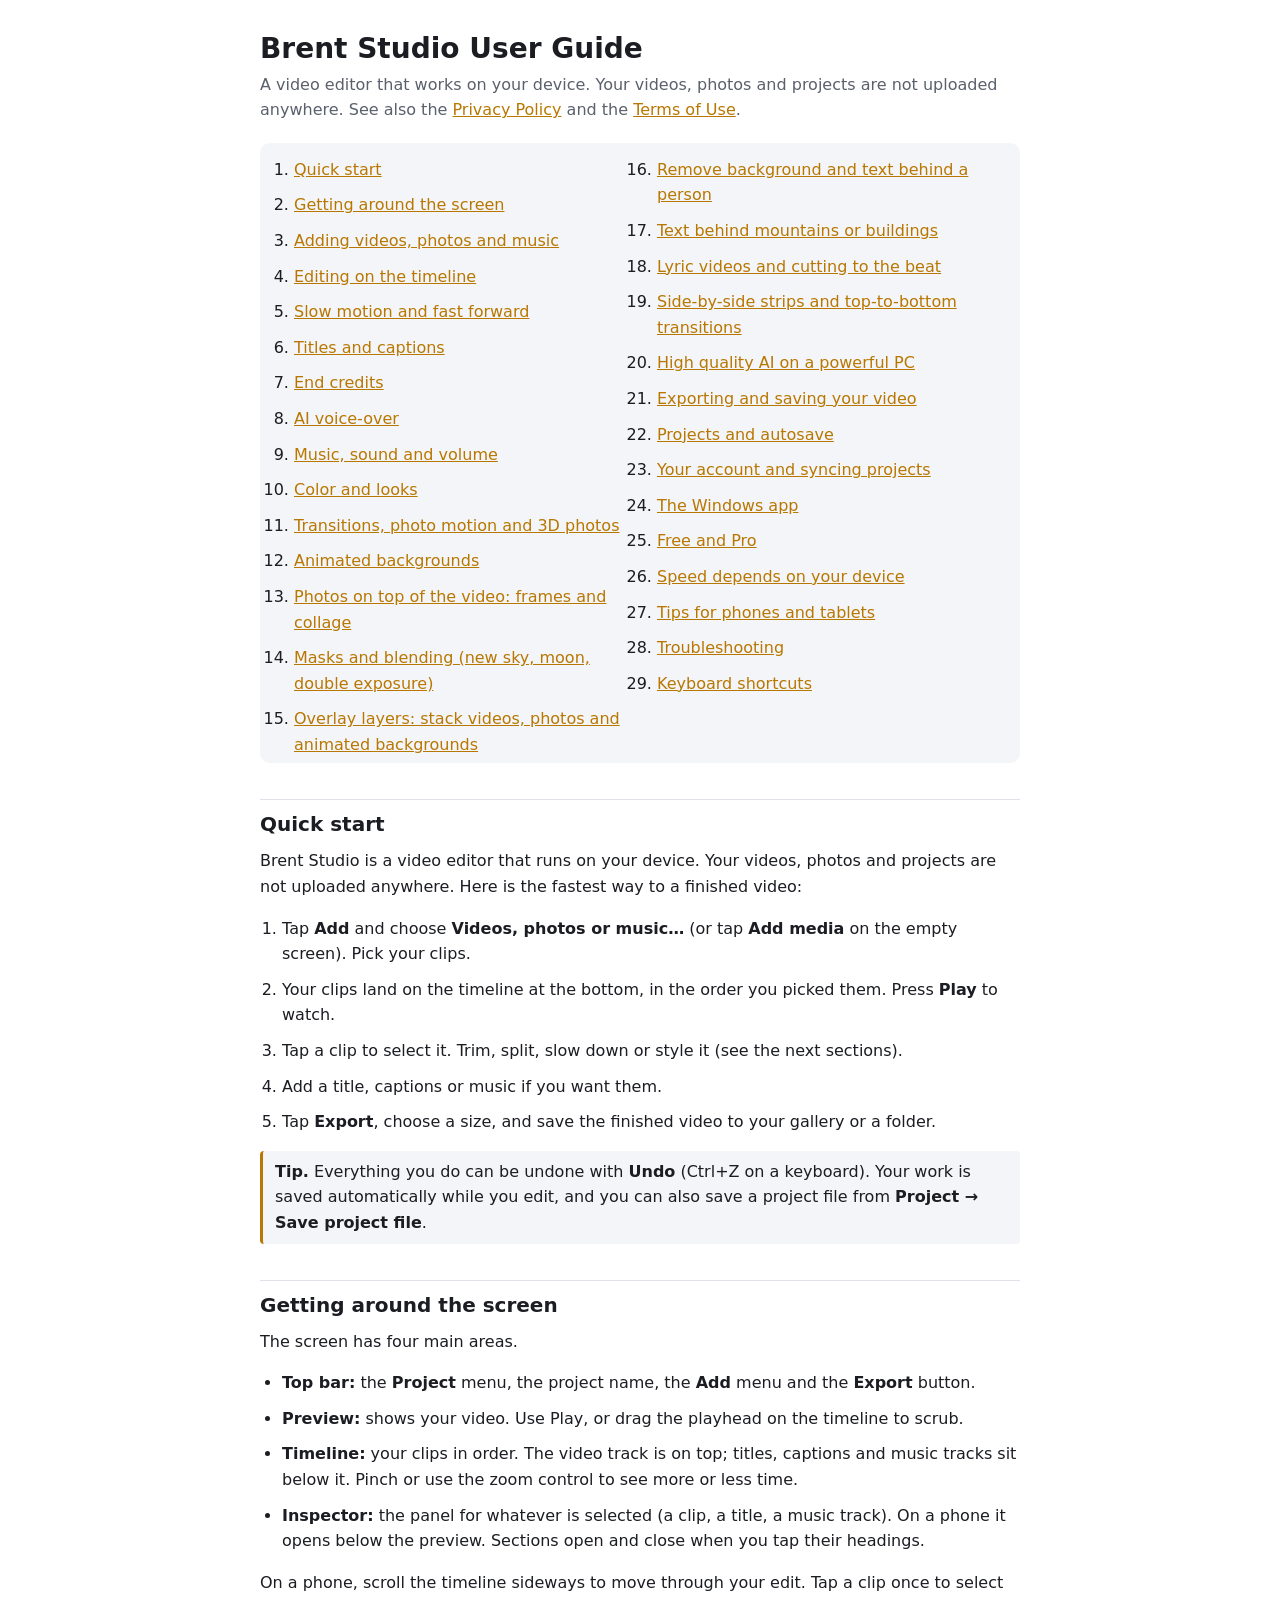
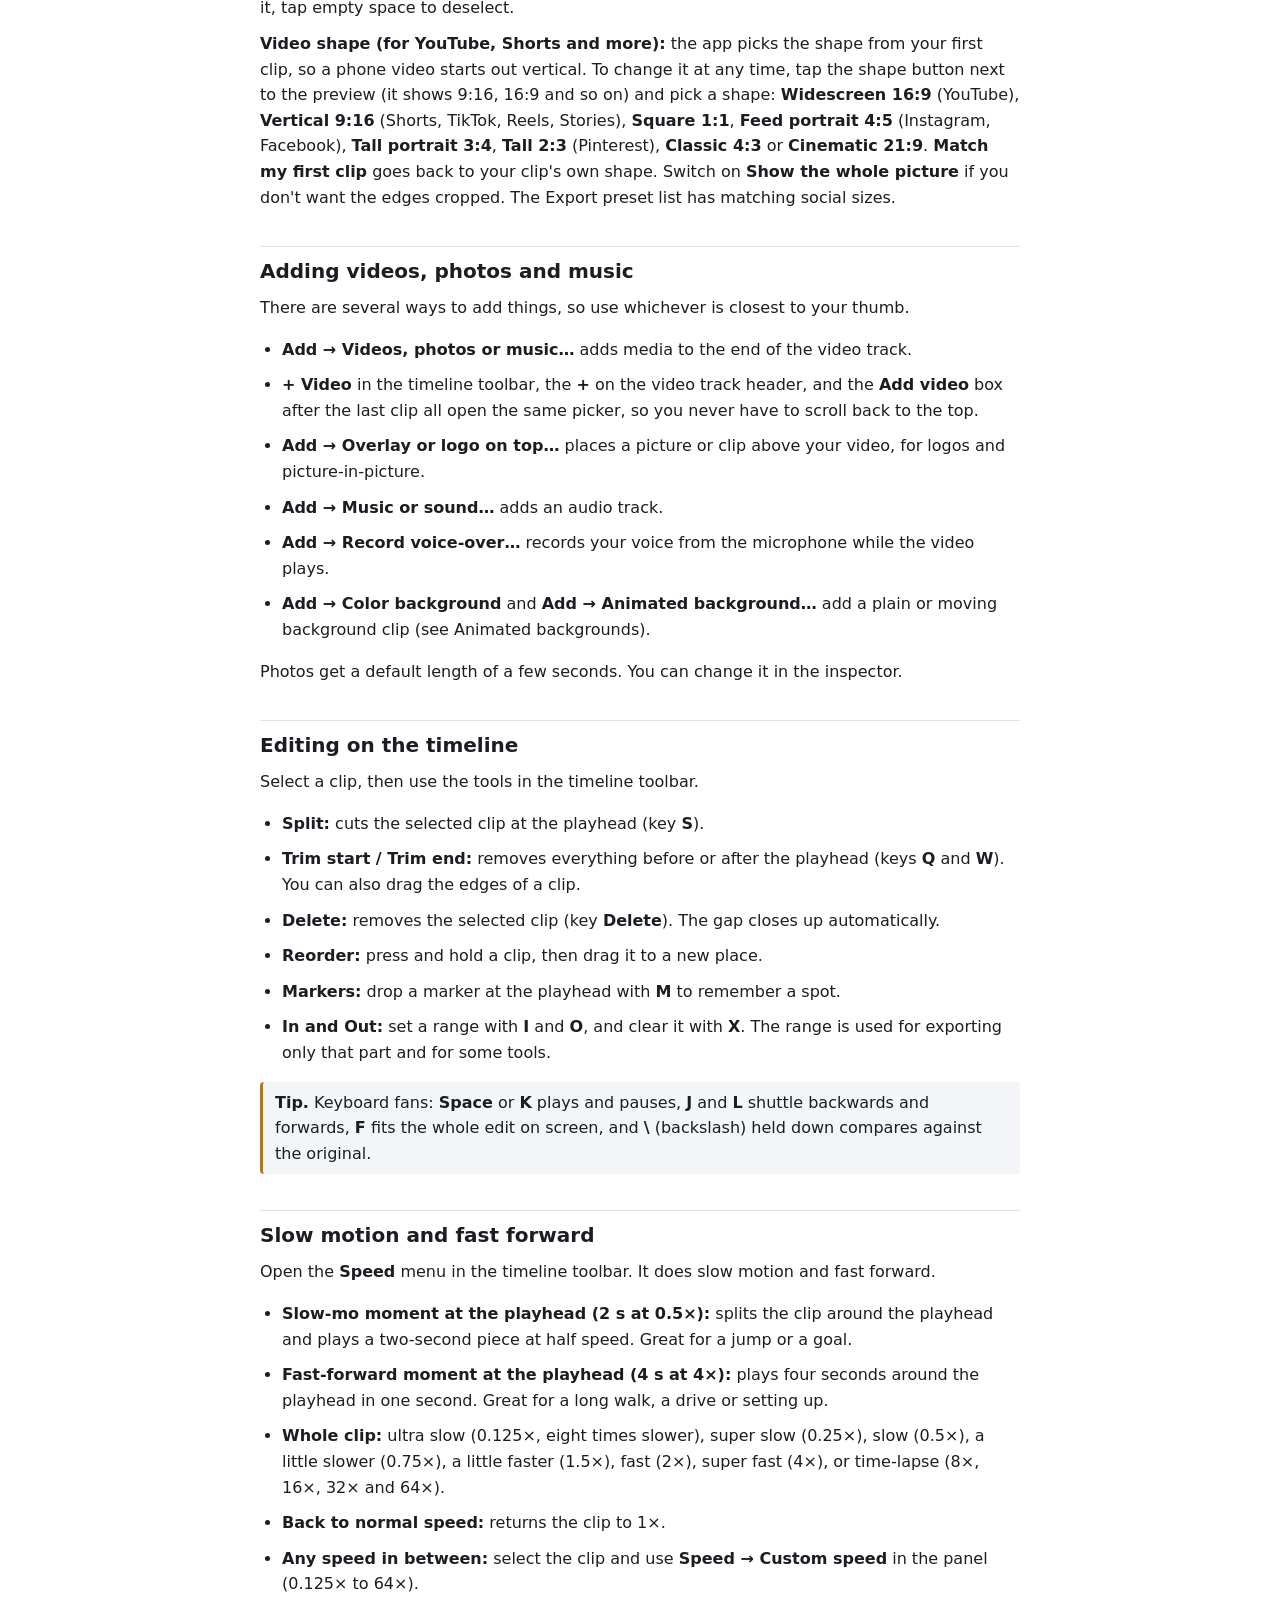
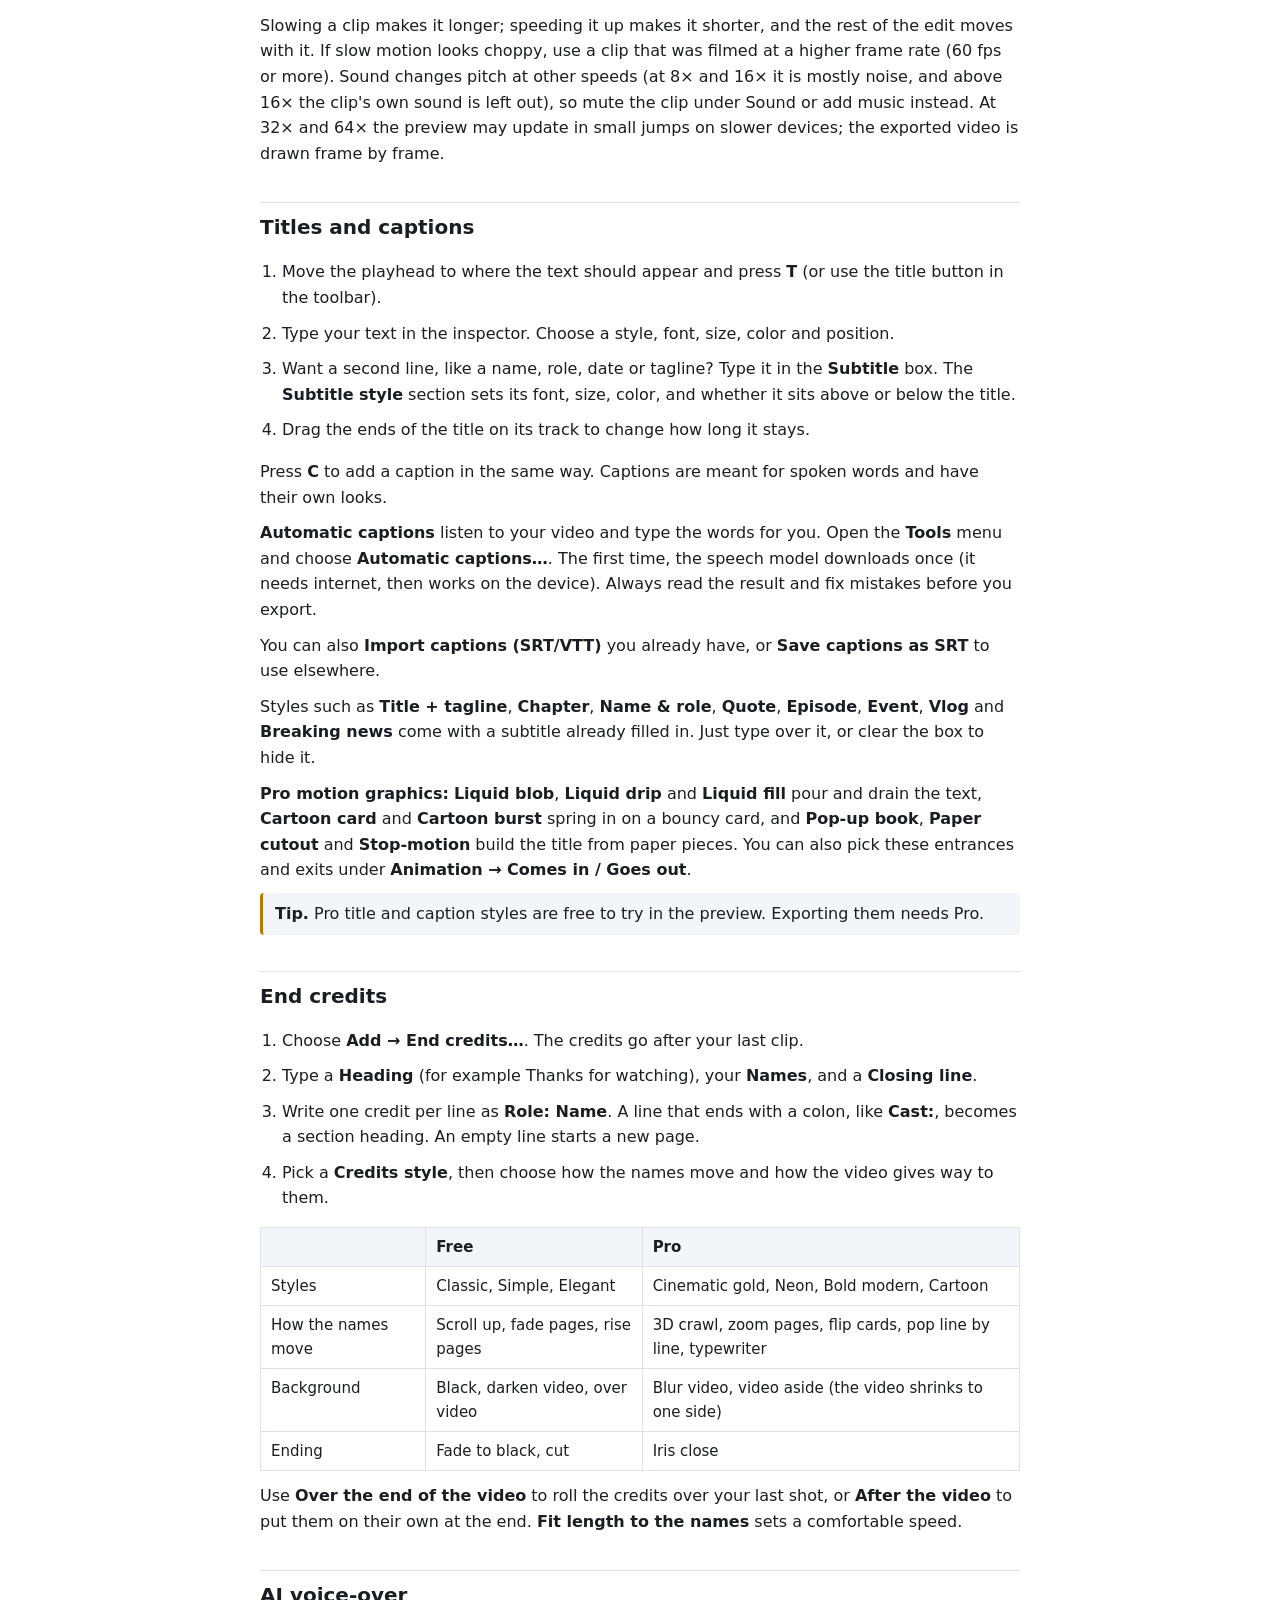
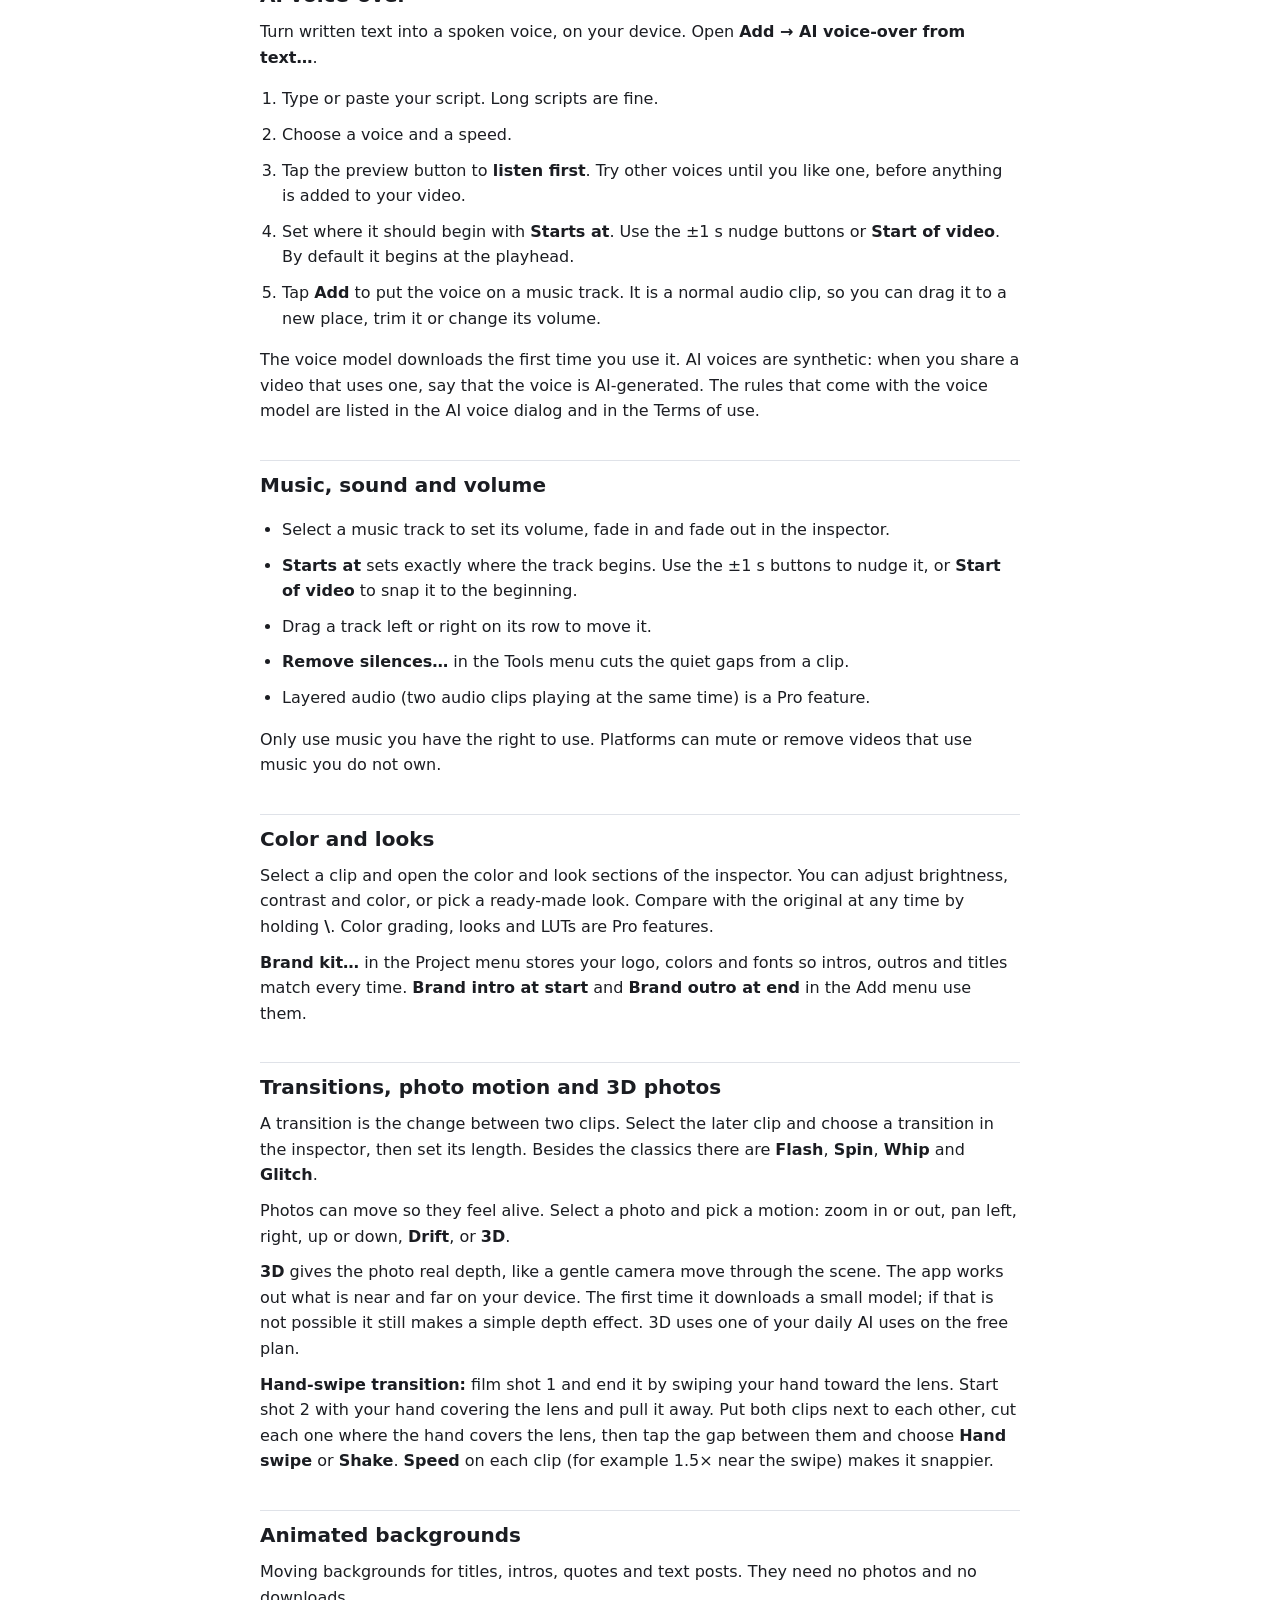
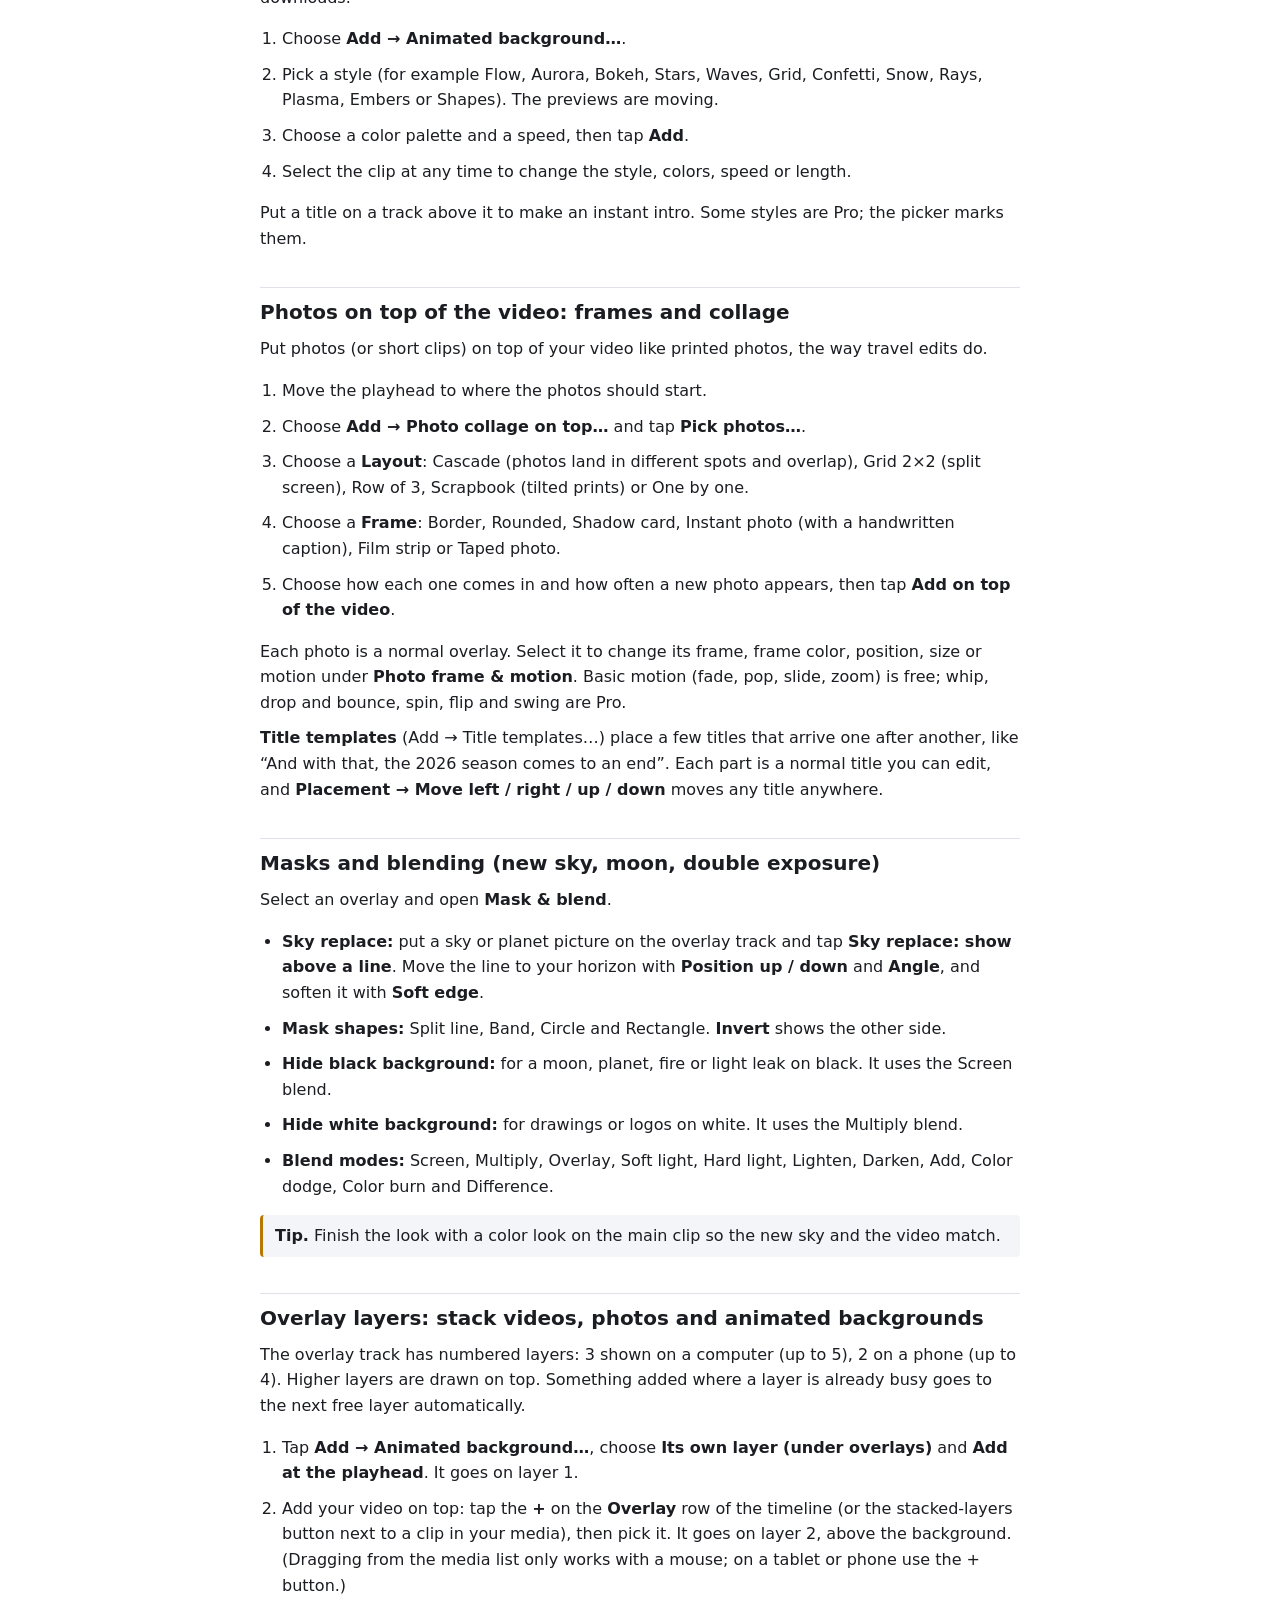
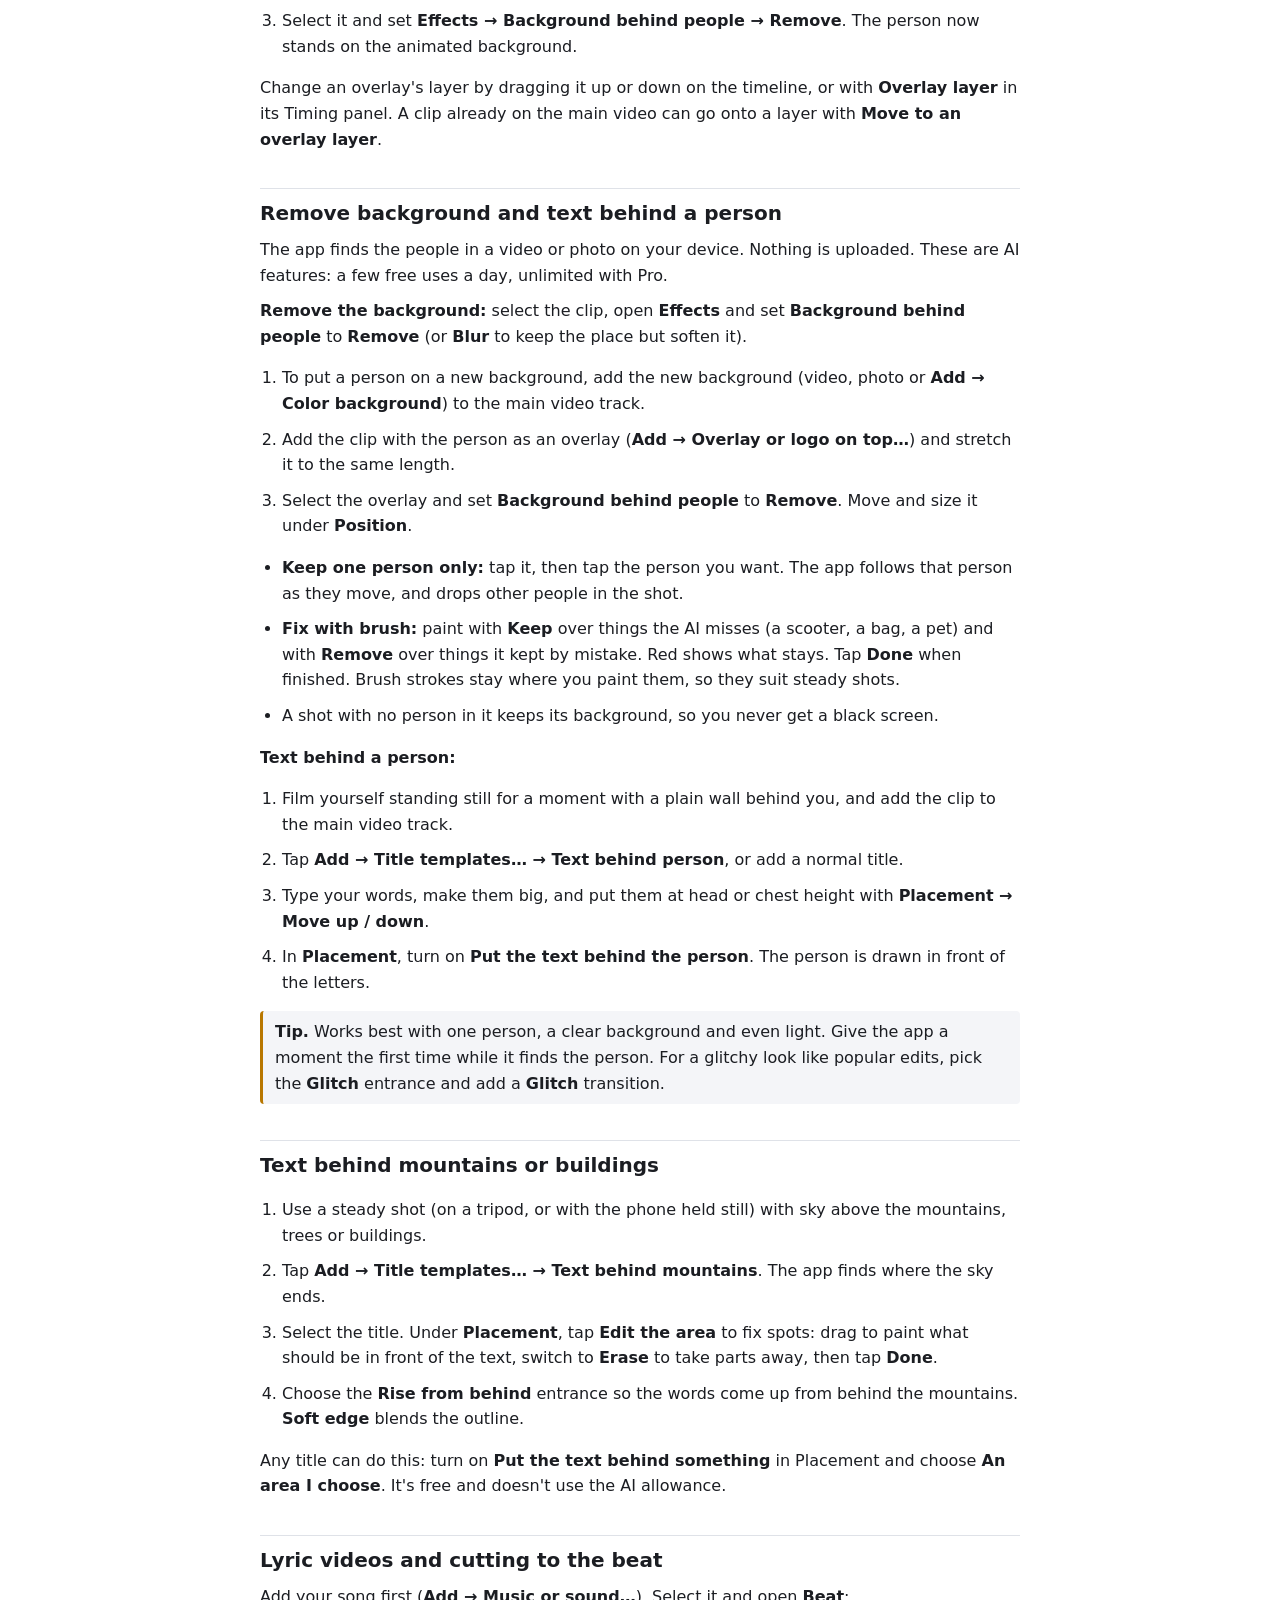
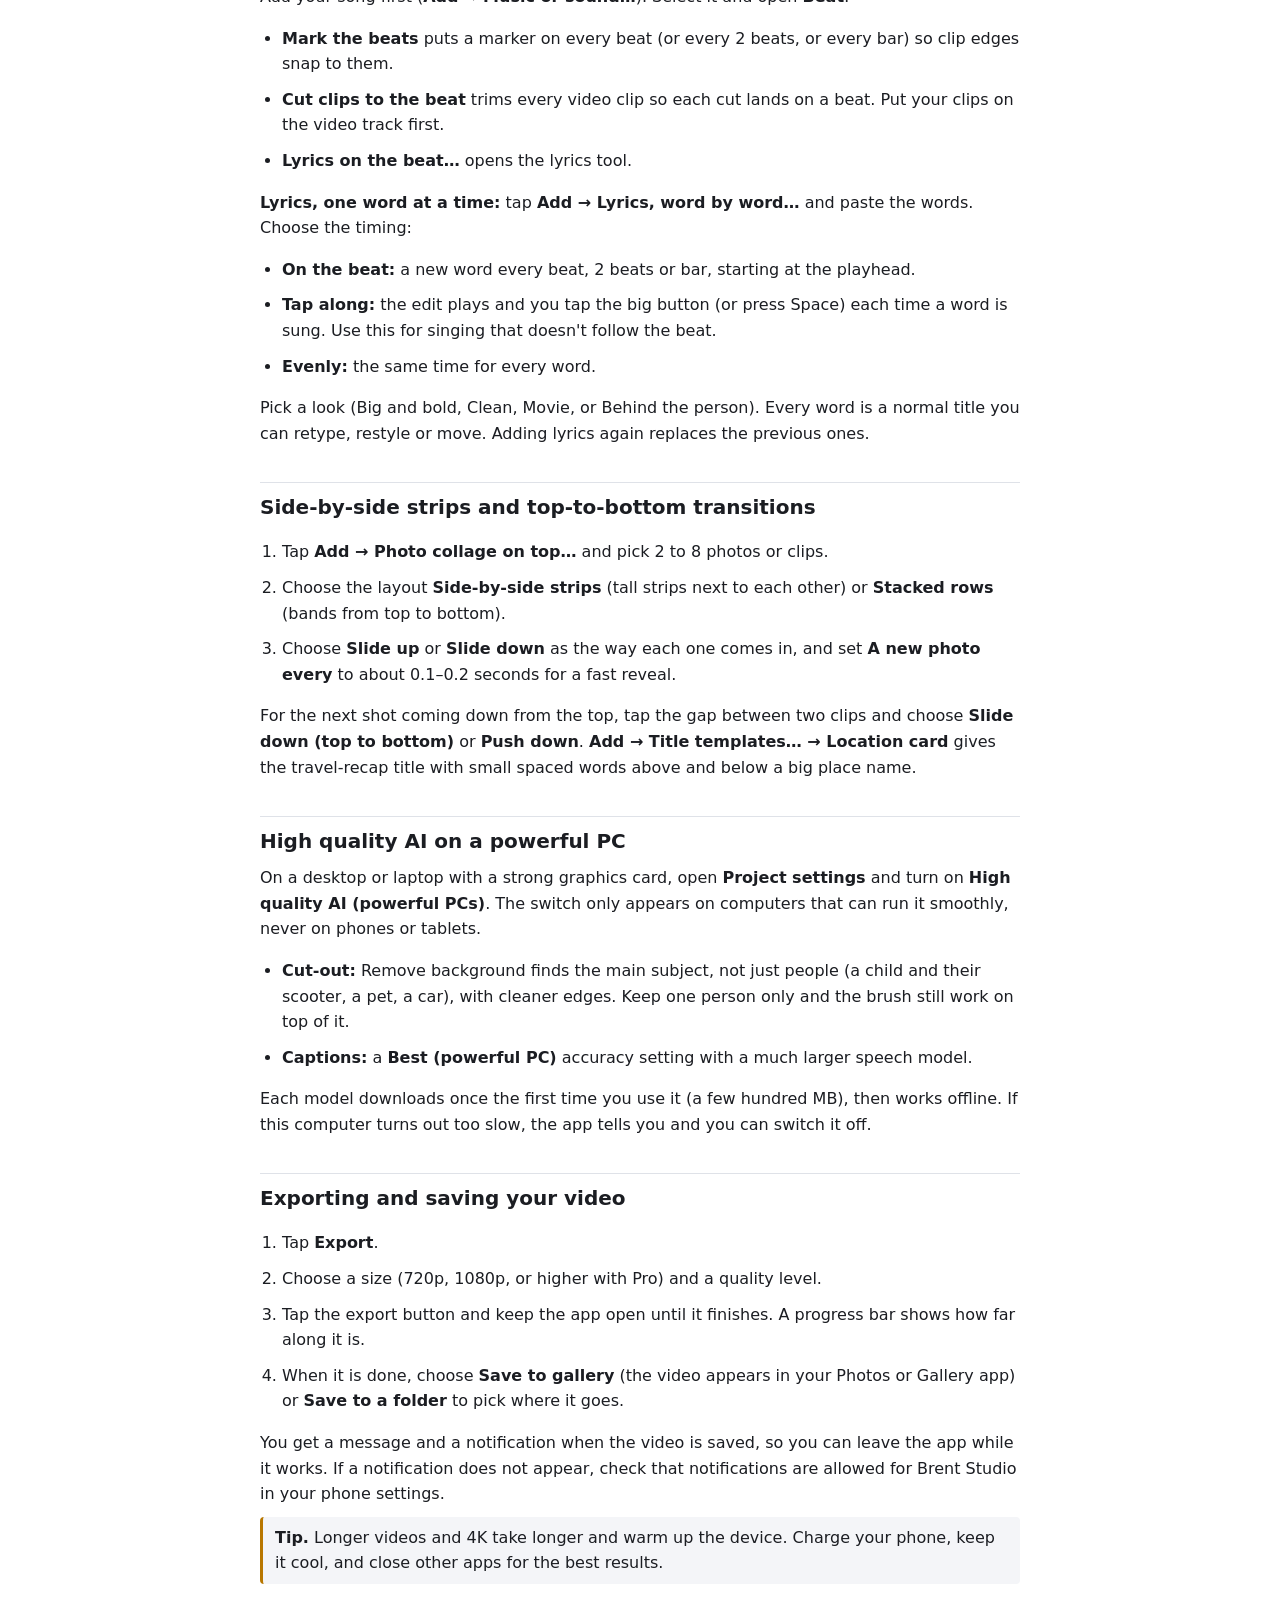
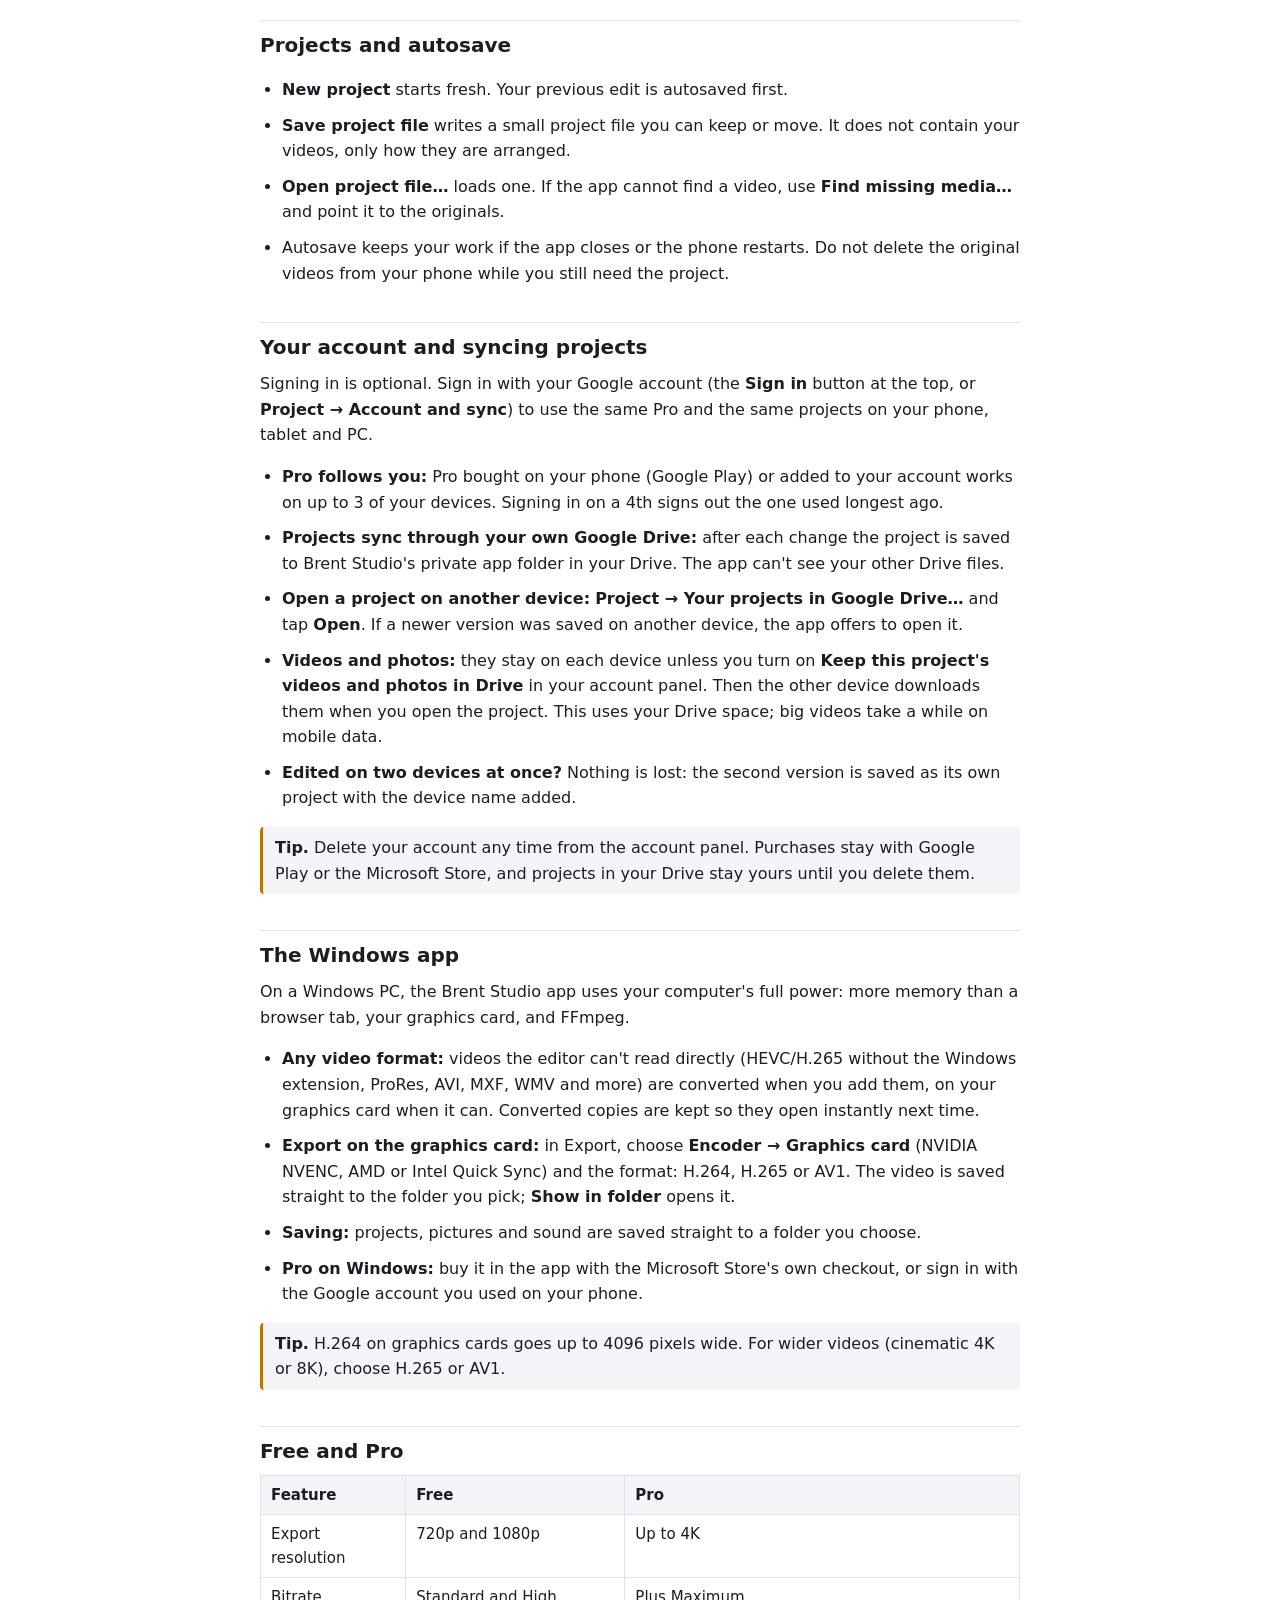
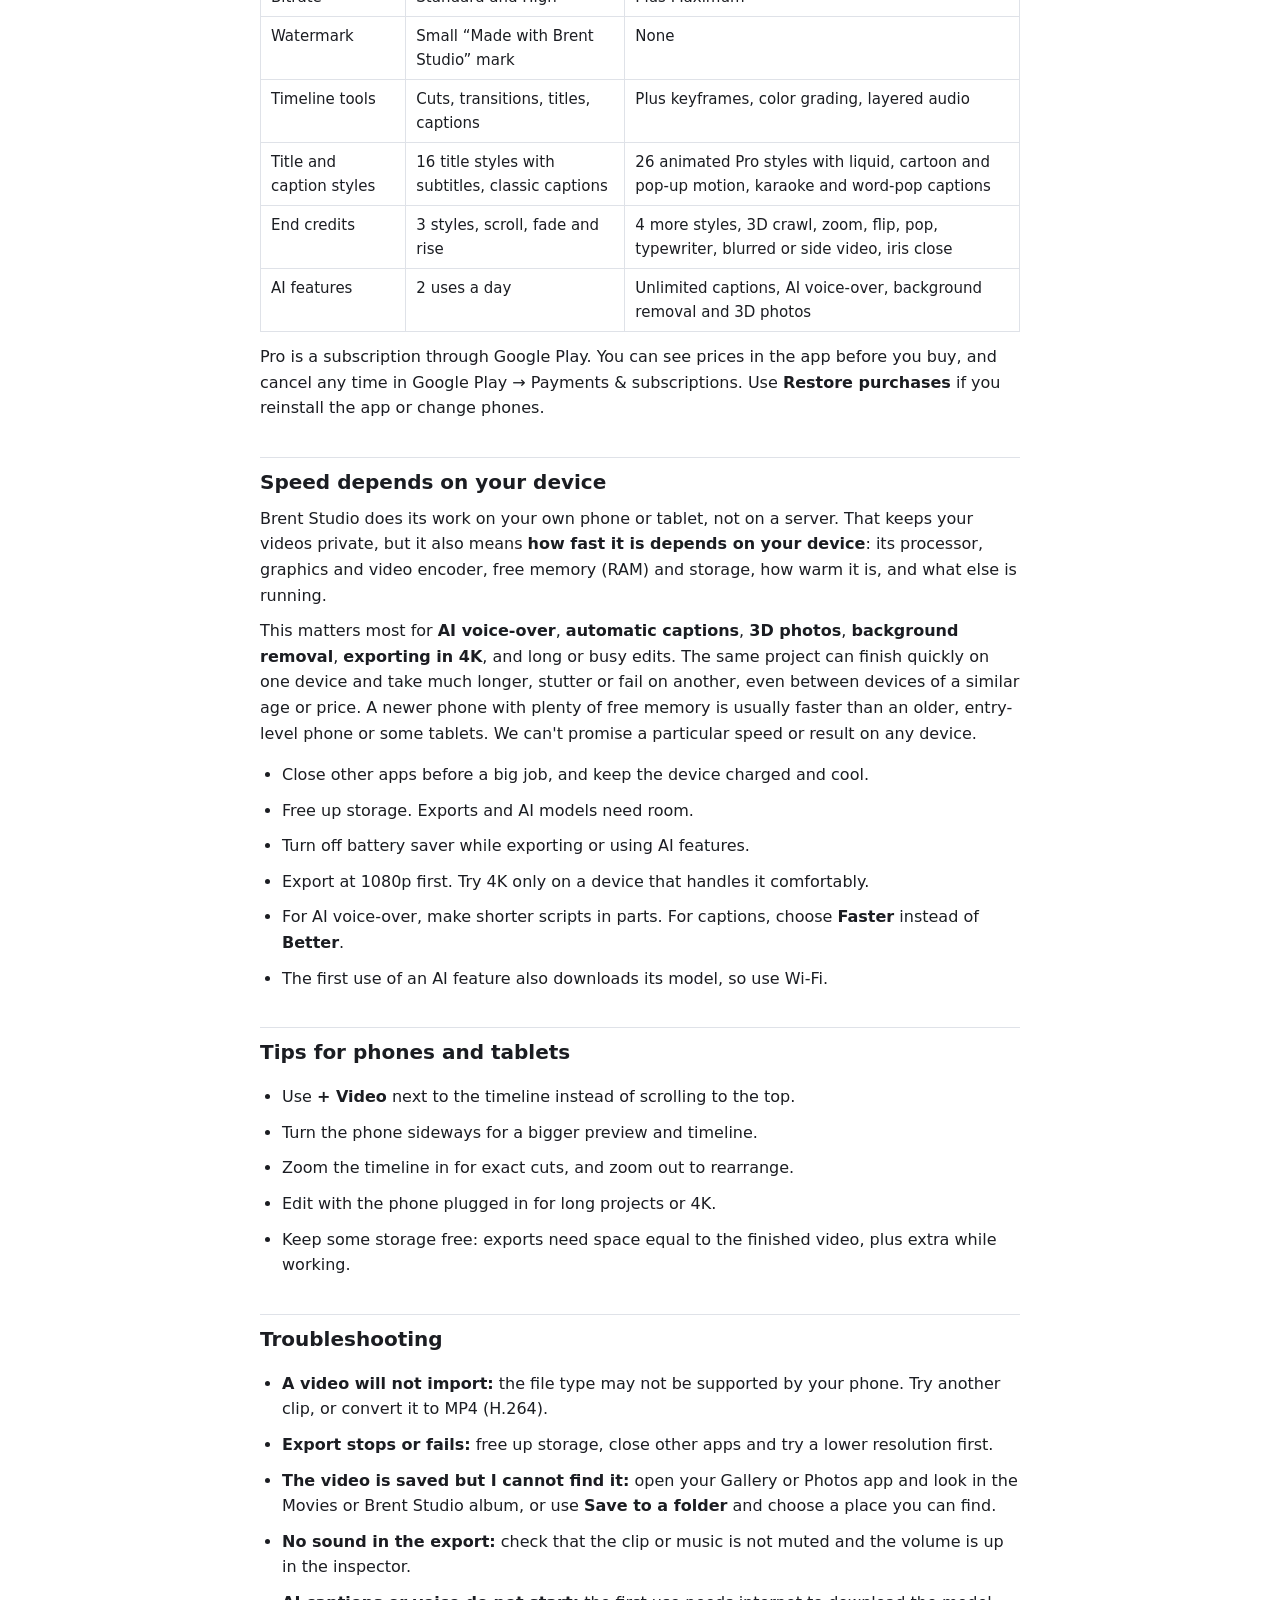
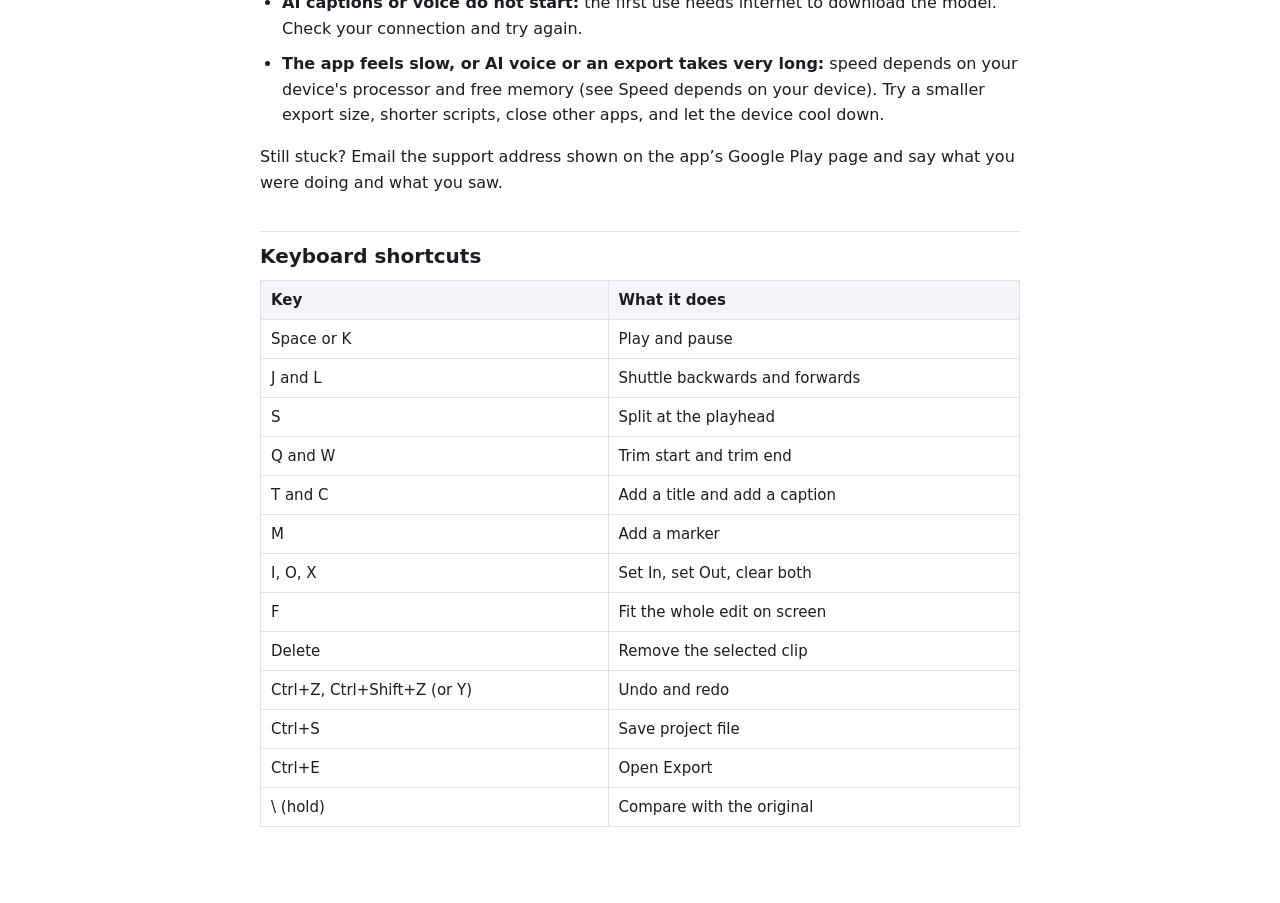
==== commit 975a37a7: "Add files via upload" ====
--- a/guide.html
+++ b/guide.html
@@ -28,8 +28,8 @@
 <main>
   <h1>Brent Studio User Guide</h1>
   <p class="meta">A video editor that works on your device. Your videos, photos and projects are not uploaded anywhere. See also the <a href="privacy.html">Privacy Policy</a> and the <a href="terms.html">Terms of Use</a>.</p>
-  <ol class="toc"><li><a href="#start">Quick start</a></li><li><a href="#screen">Getting around the screen</a></li><li><a href="#media">Adding videos, photos and music</a></li><li><a href="#edit">Editing on the timeline</a></li><li><a href="#speed">Slow motion and fast forward</a></li><li><a href="#text">Titles and captions</a></li><li><a href="#credits">End credits</a></li><li><a href="#voice">AI voice-over</a></li><li><a href="#music">Music, sound and volume</a></li><li><a href="#look">Color and looks</a></li><li><a href="#motion">Transitions, photo motion and 3D photos</a></li><li><a href="#animbg">Animated backgrounds</a></li><li><a href="#collage">Photos on top of the video: frames and collage</a></li><li><a href="#mask">Masks and blending (new sky, moon, double exposure)</a></li><li><a href="#layers">Overlay layers: stack videos, photos and animated backgrounds</a></li><li><a href="#bg">Remove background and text behind a person</a></li><li><a href="#behindobj">Text behind mountains or buildings</a></li><li><a href="#lyrics">Lyric videos and cutting to the beat</a></li><li><a href="#strips">Side-by-side strips and top-to-bottom transitions</a></li><li><a href="#hq">High quality AI on a powerful PC</a></li><li><a href="#export">Exporting and saving your video</a></li><li><a href="#project">Projects and autosave</a></li><li><a href="#plans">Free and Pro</a></li><li><a href="#perf">Speed depends on your device</a></li><li><a href="#phone">Tips for phones and tablets</a></li><li><a href="#help">Troubleshooting</a></li><li><a href="#keys">Keyboard shortcuts</a></li></ol>
-  <section id="start"><h2>Quick start</h2><p>Brent Studio is a video editor that runs on your device. Your videos, photos and projects are not uploaded anywhere. Here is the fastest way to a finished video:</p><ol><li>Tap <b>Add</b> and choose <b>Videos, photos or music…</b> (or tap <b>Add media</b> on the empty screen). Pick your clips.</li><li>Your clips land on the timeline at the bottom, in the order you picked them. Press <b>Play</b> to watch.</li><li>Tap a clip to select it. Trim, split, slow down or style it (see the next sections).</li><li>Add a title, captions or music if you want them.</li><li>Tap <b>Export</b>, choose a size, and save the finished video to your gallery or a folder.</li></ol><p class="tip"><b>Tip.</b> Everything you do can be undone with <b>Undo</b> (Ctrl+Z on a keyboard). Your work is saved automatically while you edit, and you can also save a project file from <b>Project → Save project file</b>.</p></section><section id="screen"><h2>Getting around the screen</h2><p>The screen has four main areas.</p><ul><li><b>Top bar:</b> the <b>Project</b> menu, the project name, the <b>Add</b> menu and the <b>Export</b> button.</li><li><b>Preview:</b> shows your video. Use Play, or drag the playhead on the timeline to scrub.</li><li><b>Timeline:</b> your clips in order. The video track is on top; titles, captions and music tracks sit below it. Pinch or use the zoom control to see more or less time.</li><li><b>Inspector:</b> the panel for whatever is selected (a clip, a title, a music track). On a phone it opens below the preview. Sections open and close when you tap their headings.</li></ul><p>On a phone, scroll the timeline sideways to move through your edit. Tap a clip once to select it, tap empty space to deselect.</p><p><b>Video shape (for YouTube, Shorts and more):</b> the app picks the shape from your first clip, so a phone video starts out vertical. To change it at any time, tap the shape button next to the preview (it shows 9:16, 16:9 and so on) and pick a shape: <b>Widescreen 16:9</b> (YouTube), <b>Vertical 9:16</b> (Shorts, TikTok, Reels, Stories), <b>Square 1:1</b>, <b>Feed portrait 4:5</b> (Instagram, Facebook), <b>Tall portrait 3:4</b>, <b>Tall 2:3</b> (Pinterest), <b>Classic 4:3</b> or <b>Cinematic 21:9</b>. <b>Match my first clip</b> goes back to your clip's own shape. Switch on <b>Show the whole picture</b> if you don't want the edges cropped. The Export preset list has matching social sizes.</p></section><section id="media"><h2>Adding videos, photos and music</h2><p>There are several ways to add things, so use whichever is closest to your thumb.</p><ul><li><b>Add → Videos, photos or music…</b> adds media to the end of the video track.</li><li><b>+ Video</b> in the timeline toolbar, the <b>+</b> on the video track header, and the <b>Add video</b> box after the last clip all open the same picker, so you never have to scroll back to the top.</li><li><b>Add → Overlay or logo on top…</b> places a picture or clip above your video, for logos and picture-in-picture.</li><li><b>Add → Music or sound…</b> adds an audio track.</li><li><b>Add → Record voice-over…</b> records your voice from the microphone while the video plays.</li><li><b>Add → Color background</b> and <b>Add → Animated background…</b> add a plain or moving background clip (see Animated backgrounds).</li></ul><p>Photos get a default length of a few seconds. You can change it in the inspector.</p></section><section id="edit"><h2>Editing on the timeline</h2><p>Select a clip, then use the tools in the timeline toolbar.</p><ul><li><b>Split:</b> cuts the selected clip at the playhead (key <b>S</b>).</li><li><b>Trim start / Trim end:</b> removes everything before or after the playhead (keys <b>Q</b> and <b>W</b>). You can also drag the edges of a clip.</li><li><b>Delete:</b> removes the selected clip (key <b>Delete</b>). The gap closes up automatically.</li><li><b>Reorder:</b> press and hold a clip, then drag it to a new place.</li><li><b>Markers:</b> drop a marker at the playhead with <b>M</b> to remember a spot.</li><li><b>In and Out:</b> set a range with <b>I</b> and <b>O</b>, and clear it with <b>X</b>. The range is used for exporting only that part and for some tools.</li></ul><p class="tip"><b>Tip.</b> Keyboard fans: <b>Space</b> or <b>K</b> plays and pauses, <b>J</b> and <b>L</b> shuttle backwards and forwards, <b>F</b> fits the whole edit on screen, and <b>\</b> (backslash) held down compares against the original.</p></section><section id="speed"><h2>Slow motion and fast forward</h2><p>Open the <b>Speed</b> menu in the timeline toolbar. It does slow motion and fast forward.</p><ul><li><b>Slow-mo moment at the playhead (2 s at 0.5×):</b> splits the clip around the playhead and plays a two-second piece at half speed. Great for a jump or a goal.</li><li><b>Fast-forward moment at the playhead (4 s at 4×):</b> plays four seconds around the playhead in one second. Great for a long walk, a drive or setting up.</li><li><b>Whole clip:</b> ultra slow (0.125×, eight times slower), super slow (0.25×), slow (0.5×), a little slower (0.75×), a little faster (1.5×), fast (2×), super fast (4×), or time-lapse (8×, 16×, 32× and 64×).</li><li><b>Back to normal speed:</b> returns the clip to 1×.</li><li><b>Any speed in between:</b> select the clip and use <b>Speed → Custom speed</b> in the panel (0.125× to 64×).</li></ul><p>Slowing a clip makes it longer; speeding it up makes it shorter, and the rest of the edit moves with it. If slow motion looks choppy, use a clip that was filmed at a higher frame rate (60 fps or more). Sound changes pitch at other speeds (at 8× and 16× it is mostly noise, and above 16× the clip's own sound is left out), so mute the clip under Sound or add music instead. At 32× and 64× the preview may update in small jumps on slower devices; the exported video is drawn frame by frame.</p></section><section id="text"><h2>Titles and captions</h2><ol><li>Move the playhead to where the text should appear and press <b>T</b> (or use the title button in the toolbar).</li><li>Type your text in the inspector. Choose a style, font, size, color and position.</li><li>Want a second line, like a name, role, date or tagline? Type it in the <b>Subtitle</b> box. The <b>Subtitle style</b> section sets its font, size, color, and whether it sits above or below the title.</li><li>Drag the ends of the title on its track to change how long it stays.</li></ol><p>Press <b>C</b> to add a caption in the same way. Captions are meant for spoken words and have their own looks.</p><p><b>Automatic captions</b> listen to your video and type the words for you. Open the <b>Tools</b> menu and choose <b>Automatic captions…</b>. The first time, the speech model downloads once (it needs internet, then works on the device). Always read the result and fix mistakes before you export.</p><p>You can also <b>Import captions (SRT/VTT)</b> you already have, or <b>Save captions as SRT</b> to use elsewhere.</p><p>Styles such as <b>Title + tagline</b>, <b>Chapter</b>, <b>Name &amp; role</b>, <b>Quote</b>, <b>Episode</b>, <b>Event</b>, <b>Vlog</b> and <b>Breaking news</b> come with a subtitle already filled in. Just type over it, or clear the box to hide it.</p><p><b>Pro motion graphics:</b> <b>Liquid blob</b>, <b>Liquid drip</b> and <b>Liquid fill</b> pour and drain the text, <b>Cartoon card</b> and <b>Cartoon burst</b> spring in on a bouncy card, and <b>Pop-up book</b>, <b>Paper cutout</b> and <b>Stop-motion</b> build the title from paper pieces. You can also pick these entrances and exits under <b>Animation → Comes in / Goes out</b>.</p><p class="tip"><b>Tip.</b> Pro title and caption styles are free to try in the preview. Exporting them needs Pro.</p></section><section id="credits"><h2>End credits</h2><ol><li>Choose <b>Add → End credits…</b>. The credits go after your last clip.</li><li>Type a <b>Heading</b> (for example Thanks for watching), your <b>Names</b>, and a <b>Closing line</b>.</li><li>Write one credit per line as <b>Role: Name</b>. A line that ends with a colon, like <b>Cast:</b>, becomes a section heading. An empty line starts a new page.</li><li>Pick a <b>Credits style</b>, then choose how the names move and how the video gives way to them.</li></ol><div class="tbl"><table><thead><tr><th></th><th>Free</th><th>Pro</th></tr></thead><tbody><tr><td>Styles</td><td>Classic, Simple, Elegant</td><td>Cinematic gold, Neon, Bold modern, Cartoon</td></tr><tr><td>How the names move</td><td>Scroll up, fade pages, rise pages</td><td>3D crawl, zoom pages, flip cards, pop line by line, typewriter</td></tr><tr><td>Background</td><td>Black, darken video, over video</td><td>Blur video, video aside (the video shrinks to one side)</td></tr><tr><td>Ending</td><td>Fade to black, cut</td><td>Iris close</td></tr></tbody></table></div><p>Use <b>Over the end of the video</b> to roll the credits over your last shot, or <b>After the video</b> to put them on their own at the end. <b>Fit length to the names</b> sets a comfortable speed.</p></section><section id="voice"><h2>AI voice-over</h2><p>Turn written text into a spoken voice, on your device. Open <b>Add → AI voice-over from text…</b>.</p><ol><li>Type or paste your script. Long scripts are fine.</li><li>Choose a voice and a speed.</li><li>Tap the preview button to <b>listen first</b>. Try other voices until you like one, before anything is added to your video.</li><li>Set where it should begin with <b>Starts at</b>. Use the ±1 s nudge buttons or <b>Start of video</b>. By default it begins at the playhead.</li><li>Tap <b>Add</b> to put the voice on a music track. It is a normal audio clip, so you can drag it to a new place, trim it or change its volume.</li></ol><p>The voice model downloads the first time you use it. AI voices are synthetic: when you share a video that uses one, say that the voice is AI-generated. The rules that come with the voice model are listed in the AI voice dialog and in the Terms of use.</p></section><section id="music"><h2>Music, sound and volume</h2><ul><li>Select a music track to set its volume, fade in and fade out in the inspector.</li><li><b>Starts at</b> sets exactly where the track begins. Use the ±1 s buttons to nudge it, or <b>Start of video</b> to snap it to the beginning.</li><li>Drag a track left or right on its row to move it.</li><li><b>Remove silences…</b> in the Tools menu cuts the quiet gaps from a clip.</li><li>Layered audio (two audio clips playing at the same time) is a Pro feature.</li></ul><p>Only use music you have the right to use. Platforms can mute or remove videos that use music you do not own.</p></section><section id="look"><h2>Color and looks</h2><p>Select a clip and open the color and look sections of the inspector. You can adjust brightness, contrast and color, or pick a ready-made look. Compare with the original at any time by holding <b>\</b>. Color grading, looks and LUTs are Pro features.</p><p><b>Brand kit…</b> in the Project menu stores your logo, colors and fonts so intros, outros and titles match every time. <b>Brand intro at start</b> and <b>Brand outro at end</b> in the Add menu use them.</p></section><section id="motion"><h2>Transitions, photo motion and 3D photos</h2><p>A transition is the change between two clips. Select the later clip and choose a transition in the inspector, then set its length. Besides the classics there are <b>Flash</b>, <b>Spin</b>, <b>Whip</b> and <b>Glitch</b>.</p><p>Photos can move so they feel alive. Select a photo and pick a motion: zoom in or out, pan left, right, up or down, <b>Drift</b>, or <b>3D</b>.</p><p><b>3D</b> gives the photo real depth, like a gentle camera move through the scene. The app works out what is near and far on your device. The first time it downloads a small model; if that is not possible it still makes a simple depth effect. 3D uses one of your daily AI uses on the free plan.</p><p><b>Hand-swipe transition:</b> film shot 1 and end it by swiping your hand toward the lens. Start shot 2 with your hand covering the lens and pull it away. Put both clips next to each other, cut each one where the hand covers the lens, then tap the gap between them and choose <b>Hand swipe</b> or <b>Shake</b>. <b>Speed</b> on each clip (for example 1.5× near the swipe) makes it snappier.</p></section><section id="animbg"><h2>Animated backgrounds</h2><p>Moving backgrounds for titles, intros, quotes and text posts. They need no photos and no downloads.</p><ol><li>Choose <b>Add → Animated background…</b>.</li><li>Pick a style (for example Flow, Aurora, Bokeh, Stars, Waves, Grid, Confetti, Snow, Rays, Plasma, Embers or Shapes). The previews are moving.</li><li>Choose a color palette and a speed, then tap <b>Add</b>.</li><li>Select the clip at any time to change the style, colors, speed or length.</li></ol><p>Put a title on a track above it to make an instant intro. Some styles are Pro; the picker marks them.</p></section><section id="collage"><h2>Photos on top of the video: frames and collage</h2><p>Put photos (or short clips) on top of your video like printed photos, the way travel edits do.</p><ol><li>Move the playhead to where the photos should start.</li><li>Choose <b>Add → Photo collage on top…</b> and tap <b>Pick photos…</b>.</li><li>Choose a <b>Layout</b>: Cascade (photos land in different spots and overlap), Grid 2×2 (split screen), Row of 3, Scrapbook (tilted prints) or One by one.</li><li>Choose a <b>Frame</b>: Border, Rounded, Shadow card, Instant photo (with a handwritten caption), Film strip or Taped photo.</li><li>Choose how each one comes in and how often a new photo appears, then tap <b>Add on top of the video</b>.</li></ol><p>Each photo is a normal overlay. Select it to change its frame, frame color, position, size or motion under <b>Photo frame &amp; motion</b>. Basic motion (fade, pop, slide, zoom) is free; whip, drop and bounce, spin, flip and swing are Pro.</p><p><b>Title templates</b> (Add → Title templates…) place a few titles that arrive one after another, like “And with that, the 2026 season comes to an end”. Each part is a normal title you can edit, and <b>Placement → Move left / right / up / down</b> moves any title anywhere.</p></section><section id="mask"><h2>Masks and blending (new sky, moon, double exposure)</h2><p>Select an overlay and open <b>Mask &amp; blend</b>.</p><ul><li><b>Sky replace:</b> put a sky or planet picture on the overlay track and tap <b>Sky replace: show above a line</b>. Move the line to your horizon with <b>Position up / down</b> and <b>Angle</b>, and soften it with <b>Soft edge</b>.</li><li><b>Mask shapes:</b> Split line, Band, Circle and Rectangle. <b>Invert</b> shows the other side.</li><li><b>Hide black background:</b> for a moon, planet, fire or light leak on black. It uses the Screen blend.</li><li><b>Hide white background:</b> for drawings or logos on white. It uses the Multiply blend.</li><li><b>Blend modes:</b> Screen, Multiply, Overlay, Soft light, Hard light, Lighten, Darken, Add, Color dodge, Color burn and Difference.</li></ul><p class="tip"><b>Tip.</b> Finish the look with a color look on the main clip so the new sky and the video match.</p></section><section id="layers"><h2>Overlay layers: stack videos, photos and animated backgrounds</h2><p>The overlay track has numbered layers: 3 shown on a computer (up to 5), 2 on a phone (up to 4). Higher layers are drawn on top. Something added where a layer is already busy goes to the next free layer automatically.</p><ol><li>Tap <b>Add → Animated background…</b>, choose <b>Its own layer (under overlays)</b> and <b>Add at the playhead</b>. It goes on layer 1.</li><li>Add your video on top: tap the <b>+</b> on the <b>Overlay</b> row of the timeline (or the stacked-layers button next to a clip in your media), then pick it. It goes on layer 2, above the background. (Dragging from the media list only works with a mouse; on a tablet or phone use the + button.)</li><li>Select it and set <b>Effects → Background behind people → Remove</b>. The person now stands on the animated background.</li></ol><p>Change an overlay's layer by dragging it up or down on the timeline, or with <b>Overlay layer</b> in its Timing panel. A clip already on the main video can go onto a layer with <b>Move to an overlay layer</b>.</p></section><section id="bg"><h2>Remove background and text behind a person</h2><p>The app finds the people in a video or photo on your device. Nothing is uploaded. These are AI features: a few free uses a day, unlimited with Pro.</p><p><b>Remove the background:</b> select the clip, open <b>Effects</b> and set <b>Background behind people</b> to <b>Remove</b> (or <b>Blur</b> to keep the place but soften it).</p><ol><li>To put a person on a new background, add the new background (video, photo or <b>Add → Color background</b>) to the main video track.</li><li>Add the clip with the person as an overlay (<b>Add → Overlay or logo on top…</b>) and stretch it to the same length.</li><li>Select the overlay and set <b>Background behind people</b> to <b>Remove</b>. Move and size it under <b>Position</b>.</li></ol><ul><li><b>Keep one person only:</b> tap it, then tap the person you want. The app follows that person as they move, and drops other people in the shot.</li><li><b>Fix with brush:</b> paint with <b>Keep</b> over things the AI misses (a scooter, a bag, a pet) and with <b>Remove</b> over things it kept by mistake. Red shows what stays. Tap <b>Done</b> when finished. Brush strokes stay where you paint them, so they suit steady shots.</li><li>A shot with no person in it keeps its background, so you never get a black screen.</li></ul><p><b>Text behind a person:</b></p><ol><li>Film yourself standing still for a moment with a plain wall behind you, and add the clip to the main video track.</li><li>Tap <b>Add → Title templates… → Text behind person</b>, or add a normal title.</li><li>Type your words, make them big, and put them at head or chest height with <b>Placement → Move up / down</b>.</li><li>In <b>Placement</b>, turn on <b>Put the text behind the person</b>. The person is drawn in front of the letters.</li></ol><p class="tip"><b>Tip.</b> Works best with one person, a clear background and even light. Give the app a moment the first time while it finds the person. For a glitchy look like popular edits, pick the <b>Glitch</b> entrance and add a <b>Glitch</b> transition.</p></section><section id="behindobj"><h2>Text behind mountains or buildings</h2><ol><li>Use a steady shot (on a tripod, or with the phone held still) with sky above the mountains, trees or buildings.</li><li>Tap <b>Add → Title templates… → Text behind mountains</b>. The app finds where the sky ends.</li><li>Select the title. Under <b>Placement</b>, tap <b>Edit the area</b> to fix spots: drag to paint what should be in front of the text, switch to <b>Erase</b> to take parts away, then tap <b>Done</b>.</li><li>Choose the <b>Rise from behind</b> entrance so the words come up from behind the mountains. <b>Soft edge</b> blends the outline.</li></ol><p>Any title can do this: turn on <b>Put the text behind something</b> in Placement and choose <b>An area I choose</b>. It's free and doesn't use the AI allowance.</p></section><section id="lyrics"><h2>Lyric videos and cutting to the beat</h2><p>Add your song first (<b>Add → Music or sound…</b>). Select it and open <b>Beat</b>:</p><ul><li><b>Mark the beats</b> puts a marker on every beat (or every 2 beats, or every bar) so clip edges snap to them.</li><li><b>Cut clips to the beat</b> trims every video clip so each cut lands on a beat. Put your clips on the video track first.</li><li><b>Lyrics on the beat…</b> opens the lyrics tool.</li></ul><p><b>Lyrics, one word at a time:</b> tap <b>Add → Lyrics, word by word…</b> and paste the words. Choose the timing:</p><ul><li><b>On the beat:</b> a new word every beat, 2 beats or bar, starting at the playhead.</li><li><b>Tap along:</b> the edit plays and you tap the big button (or press Space) each time a word is sung. Use this for singing that doesn't follow the beat.</li><li><b>Evenly:</b> the same time for every word.</li></ul><p>Pick a look (Big and bold, Clean, Movie, or Behind the person). Every word is a normal title you can retype, restyle or move. Adding lyrics again replaces the previous ones.</p></section><section id="strips"><h2>Side-by-side strips and top-to-bottom transitions</h2><ol><li>Tap <b>Add → Photo collage on top…</b> and pick 2 to 8 photos or clips.</li><li>Choose the layout <b>Side-by-side strips</b> (tall strips next to each other) or <b>Stacked rows</b> (bands from top to bottom).</li><li>Choose <b>Slide up</b> or <b>Slide down</b> as the way each one comes in, and set <b>A new photo every</b> to about 0.1–0.2 seconds for a fast reveal.</li></ol><p>For the next shot coming down from the top, tap the gap between two clips and choose <b>Slide down (top to bottom)</b> or <b>Push down</b>. <b>Add → Title templates… → Location card</b> gives the travel-recap title with small spaced words above and below a big place name.</p></section><section id="hq"><h2>High quality AI on a powerful PC</h2><p>On a desktop or laptop with a strong graphics card, open <b>Project settings</b> and turn on <b>High quality AI (powerful PCs)</b>. The switch only appears on computers that can run it smoothly, never on phones or tablets.</p><ul><li><b>Cut-out:</b> Remove background finds the main subject, not just people (a child and their scooter, a pet, a car), with cleaner edges. Keep one person only and the brush still work on top of it.</li><li><b>Captions:</b> a <b>Best (powerful PC)</b> accuracy setting with a much larger speech model.</li></ul><p>Each model downloads once the first time you use it (a few hundred MB), then works offline. If this computer turns out too slow, the app tells you and you can switch it off.</p></section><section id="export"><h2>Exporting and saving your video</h2><ol><li>Tap <b>Export</b>.</li><li>Choose a size (720p, 1080p, or higher with Pro) and a quality level.</li><li>Tap the export button and keep the app open until it finishes. A progress bar shows how far along it is.</li><li>When it is done, choose <b>Save to gallery</b> (the video appears in your Photos or Gallery app) or <b>Save to a folder</b> to pick where it goes.</li></ol><p>You get a message and a notification when the video is saved, so you can leave the app while it works. If a notification does not appear, check that notifications are allowed for Brent Studio in your phone settings.</p><p class="tip"><b>Tip.</b> Longer videos and 4K take longer and warm up the device. Charge your phone, keep it cool, and close other apps for the best results.</p></section><section id="project"><h2>Projects and autosave</h2><ul><li><b>New project</b> starts fresh. Your previous edit is autosaved first.</li><li><b>Save project file</b> writes a small project file you can keep or move. It does not contain your videos, only how they are arranged.</li><li><b>Open project file…</b> loads one. If the app cannot find a video, use <b>Find missing media…</b> and point it to the originals.</li><li>Autosave keeps your work if the app closes or the phone restarts. Do not delete the original videos from your phone while you still need the project.</li></ul></section><section id="plans"><h2>Free and Pro</h2><div class="tbl"><table><thead><tr><th>Feature</th><th>Free</th><th>Pro</th></tr></thead><tbody><tr><td>Export resolution</td><td>720p and 1080p</td><td>Up to 4K</td></tr><tr><td>Bitrate</td><td>Standard and High</td><td>Plus Maximum</td></tr><tr><td>Watermark</td><td>Small “Made with Brent Studio” mark</td><td>None</td></tr><tr><td>Timeline tools</td><td>Cuts, transitions, titles, captions</td><td>Plus keyframes, color grading, layered audio</td></tr><tr><td>Title and caption styles</td><td>16 title styles with subtitles, classic captions</td><td>26 animated Pro styles with liquid, cartoon and pop-up motion, karaoke and word-pop captions</td></tr><tr><td>End credits</td><td>3 styles, scroll, fade and rise</td><td>4 more styles, 3D crawl, zoom, flip, pop, typewriter, blurred or side video, iris close</td></tr><tr><td>AI features</td><td>2 uses a day</td><td>Unlimited captions, AI voice-over, background removal and 3D photos</td></tr></tbody></table></div><p>Pro is a subscription through Google Play. You can see prices in the app before you buy, and cancel any time in Google Play → Payments &amp; subscriptions. Use <b>Restore purchases</b> if you reinstall the app or change phones.</p></section><section id="perf"><h2>Speed depends on your device</h2><p>Brent Studio does its work on your own phone or tablet, not on a server. That keeps your videos private, but it also means <b>how fast it is depends on your device</b>: its processor, graphics and video encoder, free memory (RAM) and storage, how warm it is, and what else is running.</p><p>This matters most for <b>AI voice-over</b>, <b>automatic captions</b>, <b>3D photos</b>, <b>background removal</b>, <b>exporting in 4K</b>, and long or busy edits. The same project can finish quickly on one device and take much longer, stutter or fail on another, even between devices of a similar age or price. A newer phone with plenty of free memory is usually faster than an older, entry-level phone or some tablets. We can't promise a particular speed or result on any device.</p><ul><li>Close other apps before a big job, and keep the device charged and cool.</li><li>Free up storage. Exports and AI models need room.</li><li>Turn off battery saver while exporting or using AI features.</li><li>Export at 1080p first. Try 4K only on a device that handles it comfortably.</li><li>For AI voice-over, make shorter scripts in parts. For captions, choose <b>Faster</b> instead of <b>Better</b>.</li><li>The first use of an AI feature also downloads its model, so use Wi-Fi.</li></ul></section><section id="phone"><h2>Tips for phones and tablets</h2><ul><li>Use <b>+ Video</b> next to the timeline instead of scrolling to the top.</li><li>Turn the phone sideways for a bigger preview and timeline.</li><li>Zoom the timeline in for exact cuts, and zoom out to rearrange.</li><li>Edit with the phone plugged in for long projects or 4K.</li><li>Keep some storage free: exports need space equal to the finished video, plus extra while working.</li></ul></section><section id="help"><h2>Troubleshooting</h2><ul><li><b>A video will not import:</b> the file type may not be supported by your phone. Try another clip, or convert it to MP4 (H.264).</li><li><b>Export stops or fails:</b> free up storage, close other apps and try a lower resolution first.</li><li><b>The video is saved but I cannot find it:</b> open your Gallery or Photos app and look in the Movies or Brent Studio album, or use <b>Save to a folder</b> and choose a place you can find.</li><li><b>No sound in the export:</b> check that the clip or music is not muted and the volume is up in the inspector.</li><li><b>AI captions or voice do not start:</b> the first use needs internet to download the model. Check your connection and try again.</li><li><b>The app feels slow, or AI voice or an export takes very long:</b> speed depends on your device's processor and free memory (see Speed depends on your device). Try a smaller export size, shorter scripts, close other apps, and let the device cool down.</li></ul><p>Still stuck? Email the support address shown on the app’s Google Play page and say what you were doing and what you saw.</p></section><section id="keys"><h2>Keyboard shortcuts</h2><div class="tbl"><table><thead><tr><th>Key</th><th>What it does</th></tr></thead><tbody><tr><td>Space or K</td><td>Play and pause</td></tr><tr><td>J and L</td><td>Shuttle backwards and forwards</td></tr><tr><td>S</td><td>Split at the playhead</td></tr><tr><td>Q and W</td><td>Trim start and trim end</td></tr><tr><td>T and C</td><td>Add a title and add a caption</td></tr><tr><td>M</td><td>Add a marker</td></tr><tr><td>I, O, X</td><td>Set In, set Out, clear both</td></tr><tr><td>F</td><td>Fit the whole edit on screen</td></tr><tr><td>Delete</td><td>Remove the selected clip</td></tr><tr><td>Ctrl+Z, Ctrl+Shift+Z (or Y)</td><td>Undo and redo</td></tr><tr><td>Ctrl+S</td><td>Save project file</td></tr><tr><td>Ctrl+E</td><td>Open Export</td></tr><tr><td>\ (hold)</td><td>Compare with the original</td></tr></tbody></table></div></section>
+  <ol class="toc"><li><a href="#start">Quick start</a></li><li><a href="#screen">Getting around the screen</a></li><li><a href="#media">Adding videos, photos and music</a></li><li><a href="#edit">Editing on the timeline</a></li><li><a href="#speed">Slow motion and fast forward</a></li><li><a href="#text">Titles and captions</a></li><li><a href="#credits">End credits</a></li><li><a href="#voice">AI voice-over</a></li><li><a href="#music">Music, sound and volume</a></li><li><a href="#look">Color and looks</a></li><li><a href="#motion">Transitions, photo motion and 3D photos</a></li><li><a href="#animbg">Animated backgrounds</a></li><li><a href="#collage">Photos on top of the video: frames and collage</a></li><li><a href="#mask">Masks and blending (new sky, moon, double exposure)</a></li><li><a href="#layers">Overlay layers: stack videos, photos and animated backgrounds</a></li><li><a href="#bg">Remove background and text behind a person</a></li><li><a href="#behindobj">Text behind mountains or buildings</a></li><li><a href="#lyrics">Lyric videos and cutting to the beat</a></li><li><a href="#strips">Side-by-side strips and top-to-bottom transitions</a></li><li><a href="#hq">High quality AI on a powerful PC</a></li><li><a href="#export">Exporting and saving your video</a></li><li><a href="#project">Projects and autosave</a></li><li><a href="#account">Your account and syncing projects</a></li><li><a href="#windows">The Windows app</a></li><li><a href="#plans">Free and Pro</a></li><li><a href="#perf">Speed depends on your device</a></li><li><a href="#phone">Tips for phones and tablets</a></li><li><a href="#help">Troubleshooting</a></li><li><a href="#keys">Keyboard shortcuts</a></li></ol>
+  <section id="start"><h2>Quick start</h2><p>Brent Studio is a video editor that runs on your device. Your videos, photos and projects are not uploaded anywhere. Here is the fastest way to a finished video:</p><ol><li>Tap <b>Add</b> and choose <b>Videos, photos or music…</b> (or tap <b>Add media</b> on the empty screen). Pick your clips.</li><li>Your clips land on the timeline at the bottom, in the order you picked them. Press <b>Play</b> to watch.</li><li>Tap a clip to select it. Trim, split, slow down or style it (see the next sections).</li><li>Add a title, captions or music if you want them.</li><li>Tap <b>Export</b>, choose a size, and save the finished video to your gallery or a folder.</li></ol><p class="tip"><b>Tip.</b> Everything you do can be undone with <b>Undo</b> (Ctrl+Z on a keyboard). Your work is saved automatically while you edit, and you can also save a project file from <b>Project → Save project file</b>.</p></section><section id="screen"><h2>Getting around the screen</h2><p>The screen has four main areas.</p><ul><li><b>Top bar:</b> the <b>Project</b> menu, the project name, the <b>Add</b> menu and the <b>Export</b> button.</li><li><b>Preview:</b> shows your video. Use Play, or drag the playhead on the timeline to scrub.</li><li><b>Timeline:</b> your clips in order. The video track is on top; titles, captions and music tracks sit below it. Pinch or use the zoom control to see more or less time.</li><li><b>Inspector:</b> the panel for whatever is selected (a clip, a title, a music track). On a phone it opens below the preview. Sections open and close when you tap their headings.</li></ul><p>On a phone, scroll the timeline sideways to move through your edit. Tap a clip once to select it, tap empty space to deselect.</p><p><b>Video shape (for YouTube, Shorts and more):</b> the app picks the shape from your first clip, so a phone video starts out vertical. To change it at any time, tap the shape button next to the preview (it shows 9:16, 16:9 and so on) and pick a shape: <b>Widescreen 16:9</b> (YouTube), <b>Vertical 9:16</b> (Shorts, TikTok, Reels, Stories), <b>Square 1:1</b>, <b>Feed portrait 4:5</b> (Instagram, Facebook), <b>Tall portrait 3:4</b>, <b>Tall 2:3</b> (Pinterest), <b>Classic 4:3</b> or <b>Cinematic 21:9</b>. <b>Match my first clip</b> goes back to your clip's own shape. Switch on <b>Show the whole picture</b> if you don't want the edges cropped. The Export preset list has matching social sizes.</p></section><section id="media"><h2>Adding videos, photos and music</h2><p>There are several ways to add things, so use whichever is closest to your thumb.</p><ul><li><b>Add → Videos, photos or music…</b> adds media to the end of the video track.</li><li><b>+ Video</b> in the timeline toolbar, the <b>+</b> on the video track header, and the <b>Add video</b> box after the last clip all open the same picker, so you never have to scroll back to the top.</li><li><b>Add → Overlay or logo on top…</b> places a picture or clip above your video, for logos and picture-in-picture.</li><li><b>Add → Music or sound…</b> adds an audio track.</li><li><b>Add → Record voice-over…</b> records your voice from the microphone while the video plays.</li><li><b>Add → Color background</b> and <b>Add → Animated background…</b> add a plain or moving background clip (see Animated backgrounds).</li></ul><p>Photos get a default length of a few seconds. You can change it in the inspector.</p></section><section id="edit"><h2>Editing on the timeline</h2><p>Select a clip, then use the tools in the timeline toolbar.</p><ul><li><b>Split:</b> cuts the selected clip at the playhead (key <b>S</b>).</li><li><b>Trim start / Trim end:</b> removes everything before or after the playhead (keys <b>Q</b> and <b>W</b>). You can also drag the edges of a clip.</li><li><b>Delete:</b> removes the selected clip (key <b>Delete</b>). The gap closes up automatically.</li><li><b>Reorder:</b> press and hold a clip, then drag it to a new place.</li><li><b>Markers:</b> drop a marker at the playhead with <b>M</b> to remember a spot.</li><li><b>In and Out:</b> set a range with <b>I</b> and <b>O</b>, and clear it with <b>X</b>. The range is used for exporting only that part and for some tools.</li></ul><p class="tip"><b>Tip.</b> Keyboard fans: <b>Space</b> or <b>K</b> plays and pauses, <b>J</b> and <b>L</b> shuttle backwards and forwards, <b>F</b> fits the whole edit on screen, and <b>\</b> (backslash) held down compares against the original.</p></section><section id="speed"><h2>Slow motion and fast forward</h2><p>Open the <b>Speed</b> menu in the timeline toolbar. It does slow motion and fast forward.</p><ul><li><b>Slow-mo moment at the playhead (2 s at 0.5×):</b> splits the clip around the playhead and plays a two-second piece at half speed. Great for a jump or a goal.</li><li><b>Fast-forward moment at the playhead (4 s at 4×):</b> plays four seconds around the playhead in one second. Great for a long walk, a drive or setting up.</li><li><b>Whole clip:</b> ultra slow (0.125×, eight times slower), super slow (0.25×), slow (0.5×), a little slower (0.75×), a little faster (1.5×), fast (2×), super fast (4×), or time-lapse (8×, 16×, 32× and 64×).</li><li><b>Back to normal speed:</b> returns the clip to 1×.</li><li><b>Any speed in between:</b> select the clip and use <b>Speed → Custom speed</b> in the panel (0.125× to 64×).</li></ul><p>Slowing a clip makes it longer; speeding it up makes it shorter, and the rest of the edit moves with it. If slow motion looks choppy, use a clip that was filmed at a higher frame rate (60 fps or more). Sound changes pitch at other speeds (at 8× and 16× it is mostly noise, and above 16× the clip's own sound is left out), so mute the clip under Sound or add music instead. At 32× and 64× the preview may update in small jumps on slower devices; the exported video is drawn frame by frame.</p></section><section id="text"><h2>Titles and captions</h2><ol><li>Move the playhead to where the text should appear and press <b>T</b> (or use the title button in the toolbar).</li><li>Type your text in the inspector. Choose a style, font, size, color and position.</li><li>Want a second line, like a name, role, date or tagline? Type it in the <b>Subtitle</b> box. The <b>Subtitle style</b> section sets its font, size, color, and whether it sits above or below the title.</li><li>Drag the ends of the title on its track to change how long it stays.</li></ol><p>Press <b>C</b> to add a caption in the same way. Captions are meant for spoken words and have their own looks.</p><p><b>Automatic captions</b> listen to your video and type the words for you. Open the <b>Tools</b> menu and choose <b>Automatic captions…</b>. The first time, the speech model downloads once (it needs internet, then works on the device). Always read the result and fix mistakes before you export.</p><p>You can also <b>Import captions (SRT/VTT)</b> you already have, or <b>Save captions as SRT</b> to use elsewhere.</p><p>Styles such as <b>Title + tagline</b>, <b>Chapter</b>, <b>Name &amp; role</b>, <b>Quote</b>, <b>Episode</b>, <b>Event</b>, <b>Vlog</b> and <b>Breaking news</b> come with a subtitle already filled in. Just type over it, or clear the box to hide it.</p><p><b>Pro motion graphics:</b> <b>Liquid blob</b>, <b>Liquid drip</b> and <b>Liquid fill</b> pour and drain the text, <b>Cartoon card</b> and <b>Cartoon burst</b> spring in on a bouncy card, and <b>Pop-up book</b>, <b>Paper cutout</b> and <b>Stop-motion</b> build the title from paper pieces. You can also pick these entrances and exits under <b>Animation → Comes in / Goes out</b>.</p><p class="tip"><b>Tip.</b> Pro title and caption styles are free to try in the preview. Exporting them needs Pro.</p></section><section id="credits"><h2>End credits</h2><ol><li>Choose <b>Add → End credits…</b>. The credits go after your last clip.</li><li>Type a <b>Heading</b> (for example Thanks for watching), your <b>Names</b>, and a <b>Closing line</b>.</li><li>Write one credit per line as <b>Role: Name</b>. A line that ends with a colon, like <b>Cast:</b>, becomes a section heading. An empty line starts a new page.</li><li>Pick a <b>Credits style</b>, then choose how the names move and how the video gives way to them.</li></ol><div class="tbl"><table><thead><tr><th></th><th>Free</th><th>Pro</th></tr></thead><tbody><tr><td>Styles</td><td>Classic, Simple, Elegant</td><td>Cinematic gold, Neon, Bold modern, Cartoon</td></tr><tr><td>How the names move</td><td>Scroll up, fade pages, rise pages</td><td>3D crawl, zoom pages, flip cards, pop line by line, typewriter</td></tr><tr><td>Background</td><td>Black, darken video, over video</td><td>Blur video, video aside (the video shrinks to one side)</td></tr><tr><td>Ending</td><td>Fade to black, cut</td><td>Iris close</td></tr></tbody></table></div><p>Use <b>Over the end of the video</b> to roll the credits over your last shot, or <b>After the video</b> to put them on their own at the end. <b>Fit length to the names</b> sets a comfortable speed.</p></section><section id="voice"><h2>AI voice-over</h2><p>Turn written text into a spoken voice, on your device. Open <b>Add → AI voice-over from text…</b>.</p><ol><li>Type or paste your script. Long scripts are fine.</li><li>Choose a voice and a speed.</li><li>Tap the preview button to <b>listen first</b>. Try other voices until you like one, before anything is added to your video.</li><li>Set where it should begin with <b>Starts at</b>. Use the ±1 s nudge buttons or <b>Start of video</b>. By default it begins at the playhead.</li><li>Tap <b>Add</b> to put the voice on a music track. It is a normal audio clip, so you can drag it to a new place, trim it or change its volume.</li></ol><p>The voice model downloads the first time you use it. AI voices are synthetic: when you share a video that uses one, say that the voice is AI-generated. The rules that come with the voice model are listed in the AI voice dialog and in the Terms of use.</p></section><section id="music"><h2>Music, sound and volume</h2><ul><li>Select a music track to set its volume, fade in and fade out in the inspector.</li><li><b>Starts at</b> sets exactly where the track begins. Use the ±1 s buttons to nudge it, or <b>Start of video</b> to snap it to the beginning.</li><li>Drag a track left or right on its row to move it.</li><li><b>Remove silences…</b> in the Tools menu cuts the quiet gaps from a clip.</li><li>Layered audio (two audio clips playing at the same time) is a Pro feature.</li></ul><p>Only use music you have the right to use. Platforms can mute or remove videos that use music you do not own.</p></section><section id="look"><h2>Color and looks</h2><p>Select a clip and open the color and look sections of the inspector. You can adjust brightness, contrast and color, or pick a ready-made look. Compare with the original at any time by holding <b>\</b>. Color grading, looks and LUTs are Pro features.</p><p><b>Brand kit…</b> in the Project menu stores your logo, colors and fonts so intros, outros and titles match every time. <b>Brand intro at start</b> and <b>Brand outro at end</b> in the Add menu use them.</p></section><section id="motion"><h2>Transitions, photo motion and 3D photos</h2><p>A transition is the change between two clips. Select the later clip and choose a transition in the inspector, then set its length. Besides the classics there are <b>Flash</b>, <b>Spin</b>, <b>Whip</b> and <b>Glitch</b>.</p><p>Photos can move so they feel alive. Select a photo and pick a motion: zoom in or out, pan left, right, up or down, <b>Drift</b>, or <b>3D</b>.</p><p><b>3D</b> gives the photo real depth, like a gentle camera move through the scene. The app works out what is near and far on your device. The first time it downloads a small model; if that is not possible it still makes a simple depth effect. 3D uses one of your daily AI uses on the free plan.</p><p><b>Hand-swipe transition:</b> film shot 1 and end it by swiping your hand toward the lens. Start shot 2 with your hand covering the lens and pull it away. Put both clips next to each other, cut each one where the hand covers the lens, then tap the gap between them and choose <b>Hand swipe</b> or <b>Shake</b>. <b>Speed</b> on each clip (for example 1.5× near the swipe) makes it snappier.</p></section><section id="animbg"><h2>Animated backgrounds</h2><p>Moving backgrounds for titles, intros, quotes and text posts. They need no photos and no downloads.</p><ol><li>Choose <b>Add → Animated background…</b>.</li><li>Pick a style (for example Flow, Aurora, Bokeh, Stars, Waves, Grid, Confetti, Snow, Rays, Plasma, Embers or Shapes). The previews are moving.</li><li>Choose a color palette and a speed, then tap <b>Add</b>.</li><li>Select the clip at any time to change the style, colors, speed or length.</li></ol><p>Put a title on a track above it to make an instant intro. Some styles are Pro; the picker marks them.</p></section><section id="collage"><h2>Photos on top of the video: frames and collage</h2><p>Put photos (or short clips) on top of your video like printed photos, the way travel edits do.</p><ol><li>Move the playhead to where the photos should start.</li><li>Choose <b>Add → Photo collage on top…</b> and tap <b>Pick photos…</b>.</li><li>Choose a <b>Layout</b>: Cascade (photos land in different spots and overlap), Grid 2×2 (split screen), Row of 3, Scrapbook (tilted prints) or One by one.</li><li>Choose a <b>Frame</b>: Border, Rounded, Shadow card, Instant photo (with a handwritten caption), Film strip or Taped photo.</li><li>Choose how each one comes in and how often a new photo appears, then tap <b>Add on top of the video</b>.</li></ol><p>Each photo is a normal overlay. Select it to change its frame, frame color, position, size or motion under <b>Photo frame &amp; motion</b>. Basic motion (fade, pop, slide, zoom) is free; whip, drop and bounce, spin, flip and swing are Pro.</p><p><b>Title templates</b> (Add → Title templates…) place a few titles that arrive one after another, like “And with that, the 2026 season comes to an end”. Each part is a normal title you can edit, and <b>Placement → Move left / right / up / down</b> moves any title anywhere.</p></section><section id="mask"><h2>Masks and blending (new sky, moon, double exposure)</h2><p>Select an overlay and open <b>Mask &amp; blend</b>.</p><ul><li><b>Sky replace:</b> put a sky or planet picture on the overlay track and tap <b>Sky replace: show above a line</b>. Move the line to your horizon with <b>Position up / down</b> and <b>Angle</b>, and soften it with <b>Soft edge</b>.</li><li><b>Mask shapes:</b> Split line, Band, Circle and Rectangle. <b>Invert</b> shows the other side.</li><li><b>Hide black background:</b> for a moon, planet, fire or light leak on black. It uses the Screen blend.</li><li><b>Hide white background:</b> for drawings or logos on white. It uses the Multiply blend.</li><li><b>Blend modes:</b> Screen, Multiply, Overlay, Soft light, Hard light, Lighten, Darken, Add, Color dodge, Color burn and Difference.</li></ul><p class="tip"><b>Tip.</b> Finish the look with a color look on the main clip so the new sky and the video match.</p></section><section id="layers"><h2>Overlay layers: stack videos, photos and animated backgrounds</h2><p>The overlay track has numbered layers: 3 shown on a computer (up to 5), 2 on a phone (up to 4). Higher layers are drawn on top. Something added where a layer is already busy goes to the next free layer automatically.</p><ol><li>Tap <b>Add → Animated background…</b>, choose <b>Its own layer (under overlays)</b> and <b>Add at the playhead</b>. It goes on layer 1.</li><li>Add your video on top: tap the <b>+</b> on the <b>Overlay</b> row of the timeline (or the stacked-layers button next to a clip in your media), then pick it. It goes on layer 2, above the background. (Dragging from the media list only works with a mouse; on a tablet or phone use the + button.)</li><li>Select it and set <b>Effects → Background behind people → Remove</b>. The person now stands on the animated background.</li></ol><p>Change an overlay's layer by dragging it up or down on the timeline, or with <b>Overlay layer</b> in its Timing panel. A clip already on the main video can go onto a layer with <b>Move to an overlay layer</b>.</p></section><section id="bg"><h2>Remove background and text behind a person</h2><p>The app finds the people in a video or photo on your device. Nothing is uploaded. These are AI features: a few free uses a day, unlimited with Pro.</p><p><b>Remove the background:</b> select the clip, open <b>Effects</b> and set <b>Background behind people</b> to <b>Remove</b> (or <b>Blur</b> to keep the place but soften it).</p><ol><li>To put a person on a new background, add the new background (video, photo or <b>Add → Color background</b>) to the main video track.</li><li>Add the clip with the person as an overlay (<b>Add → Overlay or logo on top…</b>) and stretch it to the same length.</li><li>Select the overlay and set <b>Background behind people</b> to <b>Remove</b>. Move and size it under <b>Position</b>.</li></ol><ul><li><b>Keep one person only:</b> tap it, then tap the person you want. The app follows that person as they move, and drops other people in the shot.</li><li><b>Fix with brush:</b> paint with <b>Keep</b> over things the AI misses (a scooter, a bag, a pet) and with <b>Remove</b> over things it kept by mistake. Red shows what stays. Tap <b>Done</b> when finished. Brush strokes stay where you paint them, so they suit steady shots.</li><li>A shot with no person in it keeps its background, so you never get a black screen.</li></ul><p><b>Text behind a person:</b></p><ol><li>Film yourself standing still for a moment with a plain wall behind you, and add the clip to the main video track.</li><li>Tap <b>Add → Title templates… → Text behind person</b>, or add a normal title.</li><li>Type your words, make them big, and put them at head or chest height with <b>Placement → Move up / down</b>.</li><li>In <b>Placement</b>, turn on <b>Put the text behind the person</b>. The person is drawn in front of the letters.</li></ol><p class="tip"><b>Tip.</b> Works best with one person, a clear background and even light. Give the app a moment the first time while it finds the person. For a glitchy look like popular edits, pick the <b>Glitch</b> entrance and add a <b>Glitch</b> transition.</p></section><section id="behindobj"><h2>Text behind mountains or buildings</h2><ol><li>Use a steady shot (on a tripod, or with the phone held still) with sky above the mountains, trees or buildings.</li><li>Tap <b>Add → Title templates… → Text behind mountains</b>. The app finds where the sky ends.</li><li>Select the title. Under <b>Placement</b>, tap <b>Edit the area</b> to fix spots: drag to paint what should be in front of the text, switch to <b>Erase</b> to take parts away, then tap <b>Done</b>.</li><li>Choose the <b>Rise from behind</b> entrance so the words come up from behind the mountains. <b>Soft edge</b> blends the outline.</li></ol><p>Any title can do this: turn on <b>Put the text behind something</b> in Placement and choose <b>An area I choose</b>. It's free and doesn't use the AI allowance.</p></section><section id="lyrics"><h2>Lyric videos and cutting to the beat</h2><p>Add your song first (<b>Add → Music or sound…</b>). Select it and open <b>Beat</b>:</p><ul><li><b>Mark the beats</b> puts a marker on every beat (or every 2 beats, or every bar) so clip edges snap to them.</li><li><b>Cut clips to the beat</b> trims every video clip so each cut lands on a beat. Put your clips on the video track first.</li><li><b>Lyrics on the beat…</b> opens the lyrics tool.</li></ul><p><b>Lyrics, one word at a time:</b> tap <b>Add → Lyrics, word by word…</b> and paste the words. Choose the timing:</p><ul><li><b>On the beat:</b> a new word every beat, 2 beats or bar, starting at the playhead.</li><li><b>Tap along:</b> the edit plays and you tap the big button (or press Space) each time a word is sung. Use this for singing that doesn't follow the beat.</li><li><b>Evenly:</b> the same time for every word.</li></ul><p>Pick a look (Big and bold, Clean, Movie, or Behind the person). Every word is a normal title you can retype, restyle or move. Adding lyrics again replaces the previous ones.</p></section><section id="strips"><h2>Side-by-side strips and top-to-bottom transitions</h2><ol><li>Tap <b>Add → Photo collage on top…</b> and pick 2 to 8 photos or clips.</li><li>Choose the layout <b>Side-by-side strips</b> (tall strips next to each other) or <b>Stacked rows</b> (bands from top to bottom).</li><li>Choose <b>Slide up</b> or <b>Slide down</b> as the way each one comes in, and set <b>A new photo every</b> to about 0.1–0.2 seconds for a fast reveal.</li></ol><p>For the next shot coming down from the top, tap the gap between two clips and choose <b>Slide down (top to bottom)</b> or <b>Push down</b>. <b>Add → Title templates… → Location card</b> gives the travel-recap title with small spaced words above and below a big place name.</p></section><section id="hq"><h2>High quality AI on a powerful PC</h2><p>On a desktop or laptop with a strong graphics card, open <b>Project settings</b> and turn on <b>High quality AI (powerful PCs)</b>. The switch only appears on computers that can run it smoothly, never on phones or tablets.</p><ul><li><b>Cut-out:</b> Remove background finds the main subject, not just people (a child and their scooter, a pet, a car), with cleaner edges. Keep one person only and the brush still work on top of it.</li><li><b>Captions:</b> a <b>Best (powerful PC)</b> accuracy setting with a much larger speech model.</li></ul><p>Each model downloads once the first time you use it (a few hundred MB), then works offline. If this computer turns out too slow, the app tells you and you can switch it off.</p></section><section id="export"><h2>Exporting and saving your video</h2><ol><li>Tap <b>Export</b>.</li><li>Choose a size (720p, 1080p, or higher with Pro) and a quality level.</li><li>Tap the export button and keep the app open until it finishes. A progress bar shows how far along it is.</li><li>When it is done, choose <b>Save to gallery</b> (the video appears in your Photos or Gallery app) or <b>Save to a folder</b> to pick where it goes.</li></ol><p>You get a message and a notification when the video is saved, so you can leave the app while it works. If a notification does not appear, check that notifications are allowed for Brent Studio in your phone settings.</p><p class="tip"><b>Tip.</b> Longer videos and 4K take longer and warm up the device. Charge your phone, keep it cool, and close other apps for the best results.</p></section><section id="project"><h2>Projects and autosave</h2><ul><li><b>New project</b> starts fresh. Your previous edit is autosaved first.</li><li><b>Save project file</b> writes a small project file you can keep or move. It does not contain your videos, only how they are arranged.</li><li><b>Open project file…</b> loads one. If the app cannot find a video, use <b>Find missing media…</b> and point it to the originals.</li><li>Autosave keeps your work if the app closes or the phone restarts. Do not delete the original videos from your phone while you still need the project.</li></ul></section><section id="account"><h2>Your account and syncing projects</h2><p>Signing in is optional. Sign in with your Google account (the <b>Sign in</b> button at the top, or <b>Project → Account and sync</b>) to use the same Pro and the same projects on your phone, tablet and PC.</p><ul><li><b>Pro follows you:</b> Pro bought on your phone (Google Play) or added to your account works on up to 3 of your devices. Signing in on a 4th signs out the one used longest ago.</li><li><b>Projects sync through your own Google Drive:</b> after each change the project is saved to Brent Studio's private app folder in your Drive. The app can't see your other Drive files.</li><li><b>Open a project on another device:</b> <b>Project → Your projects in Google Drive…</b> and tap <b>Open</b>. If a newer version was saved on another device, the app offers to open it.</li><li><b>Videos and photos:</b> they stay on each device unless you turn on <b>Keep this project's videos and photos in Drive</b> in your account panel. Then the other device downloads them when you open the project. This uses your Drive space; big videos take a while on mobile data.</li><li><b>Edited on two devices at once?</b> Nothing is lost: the second version is saved as its own project with the device name added.</li></ul><p class="tip"><b>Tip.</b> Delete your account any time from the account panel. Purchases stay with Google Play or the Microsoft Store, and projects in your Drive stay yours until you delete them.</p></section><section id="windows"><h2>The Windows app</h2><p>On a Windows PC, the Brent Studio app uses your computer's full power: more memory than a browser tab, your graphics card, and FFmpeg.</p><ul><li><b>Any video format:</b> videos the editor can't read directly (HEVC/H.265 without the Windows extension, ProRes, AVI, MXF, WMV and more) are converted when you add them, on your graphics card when it can. Converted copies are kept so they open instantly next time.</li><li><b>Export on the graphics card:</b> in Export, choose <b>Encoder → Graphics card</b> (NVIDIA NVENC, AMD or Intel Quick Sync) and the format: H.264, H.265 or AV1. The video is saved straight to the folder you pick; <b>Show in folder</b> opens it.</li><li><b>Saving:</b> projects, pictures and sound are saved straight to a folder you choose.</li><li><b>Pro on Windows:</b> buy it in the app with the Microsoft Store's own checkout, or sign in with the Google account you used on your phone.</li></ul><p class="tip"><b>Tip.</b> H.264 on graphics cards goes up to 4096 pixels wide. For wider videos (cinematic 4K or 8K), choose H.265 or AV1.</p></section><section id="plans"><h2>Free and Pro</h2><div class="tbl"><table><thead><tr><th>Feature</th><th>Free</th><th>Pro</th></tr></thead><tbody><tr><td>Export resolution</td><td>720p and 1080p</td><td>Up to 4K</td></tr><tr><td>Bitrate</td><td>Standard and High</td><td>Plus Maximum</td></tr><tr><td>Watermark</td><td>Small “Made with Brent Studio” mark</td><td>None</td></tr><tr><td>Timeline tools</td><td>Cuts, transitions, titles, captions</td><td>Plus keyframes, color grading, layered audio</td></tr><tr><td>Title and caption styles</td><td>16 title styles with subtitles, classic captions</td><td>26 animated Pro styles with liquid, cartoon and pop-up motion, karaoke and word-pop captions</td></tr><tr><td>End credits</td><td>3 styles, scroll, fade and rise</td><td>4 more styles, 3D crawl, zoom, flip, pop, typewriter, blurred or side video, iris close</td></tr><tr><td>AI features</td><td>2 uses a day</td><td>Unlimited captions, AI voice-over, background removal and 3D photos</td></tr></tbody></table></div><p>Pro is a subscription through Google Play. You can see prices in the app before you buy, and cancel any time in Google Play → Payments &amp; subscriptions. Use <b>Restore purchases</b> if you reinstall the app or change phones.</p></section><section id="perf"><h2>Speed depends on your device</h2><p>Brent Studio does its work on your own phone or tablet, not on a server. That keeps your videos private, but it also means <b>how fast it is depends on your device</b>: its processor, graphics and video encoder, free memory (RAM) and storage, how warm it is, and what else is running.</p><p>This matters most for <b>AI voice-over</b>, <b>automatic captions</b>, <b>3D photos</b>, <b>background removal</b>, <b>exporting in 4K</b>, and long or busy edits. The same project can finish quickly on one device and take much longer, stutter or fail on another, even between devices of a similar age or price. A newer phone with plenty of free memory is usually faster than an older, entry-level phone or some tablets. We can't promise a particular speed or result on any device.</p><ul><li>Close other apps before a big job, and keep the device charged and cool.</li><li>Free up storage. Exports and AI models need room.</li><li>Turn off battery saver while exporting or using AI features.</li><li>Export at 1080p first. Try 4K only on a device that handles it comfortably.</li><li>For AI voice-over, make shorter scripts in parts. For captions, choose <b>Faster</b> instead of <b>Better</b>.</li><li>The first use of an AI feature also downloads its model, so use Wi-Fi.</li></ul></section><section id="phone"><h2>Tips for phones and tablets</h2><ul><li>Use <b>+ Video</b> next to the timeline instead of scrolling to the top.</li><li>Turn the phone sideways for a bigger preview and timeline.</li><li>Zoom the timeline in for exact cuts, and zoom out to rearrange.</li><li>Edit with the phone plugged in for long projects or 4K.</li><li>Keep some storage free: exports need space equal to the finished video, plus extra while working.</li></ul></section><section id="help"><h2>Troubleshooting</h2><ul><li><b>A video will not import:</b> the file type may not be supported by your phone. Try another clip, or convert it to MP4 (H.264).</li><li><b>Export stops or fails:</b> free up storage, close other apps and try a lower resolution first.</li><li><b>The video is saved but I cannot find it:</b> open your Gallery or Photos app and look in the Movies or Brent Studio album, or use <b>Save to a folder</b> and choose a place you can find.</li><li><b>No sound in the export:</b> check that the clip or music is not muted and the volume is up in the inspector.</li><li><b>AI captions or voice do not start:</b> the first use needs internet to download the model. Check your connection and try again.</li><li><b>The app feels slow, or AI voice or an export takes very long:</b> speed depends on your device's processor and free memory (see Speed depends on your device). Try a smaller export size, shorter scripts, close other apps, and let the device cool down.</li></ul><p>Still stuck? Email the support address shown on the app’s Google Play page and say what you were doing and what you saw.</p></section><section id="keys"><h2>Keyboard shortcuts</h2><div class="tbl"><table><thead><tr><th>Key</th><th>What it does</th></tr></thead><tbody><tr><td>Space or K</td><td>Play and pause</td></tr><tr><td>J and L</td><td>Shuttle backwards and forwards</td></tr><tr><td>S</td><td>Split at the playhead</td></tr><tr><td>Q and W</td><td>Trim start and trim end</td></tr><tr><td>T and C</td><td>Add a title and add a caption</td></tr><tr><td>M</td><td>Add a marker</td></tr><tr><td>I, O, X</td><td>Set In, set Out, clear both</td></tr><tr><td>F</td><td>Fit the whole edit on screen</td></tr><tr><td>Delete</td><td>Remove the selected clip</td></tr><tr><td>Ctrl+Z, Ctrl+Shift+Z (or Y)</td><td>Undo and redo</td></tr><tr><td>Ctrl+S</td><td>Save project file</td></tr><tr><td>Ctrl+E</td><td>Open Export</td></tr><tr><td>\ (hold)</td><td>Compare with the original</td></tr></tbody></table></div></section>
 </main>
 </body>
 </html>
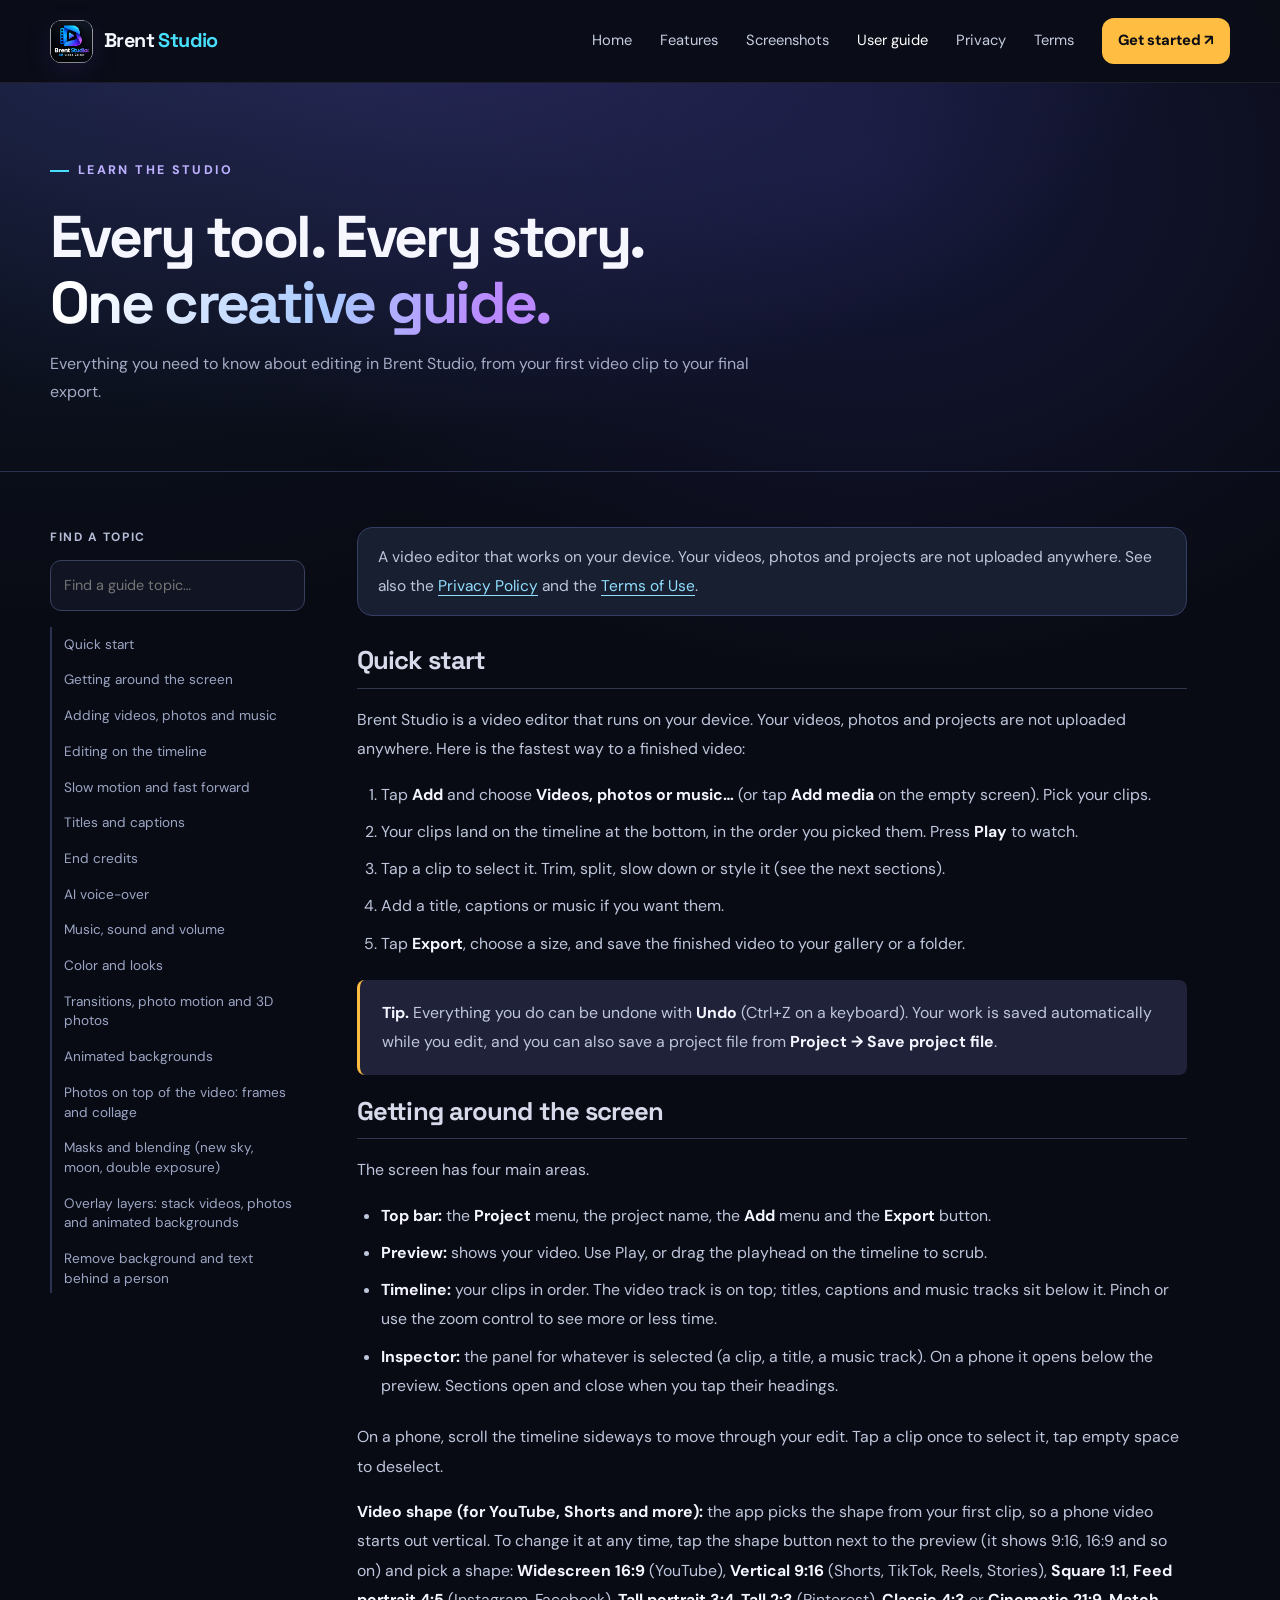
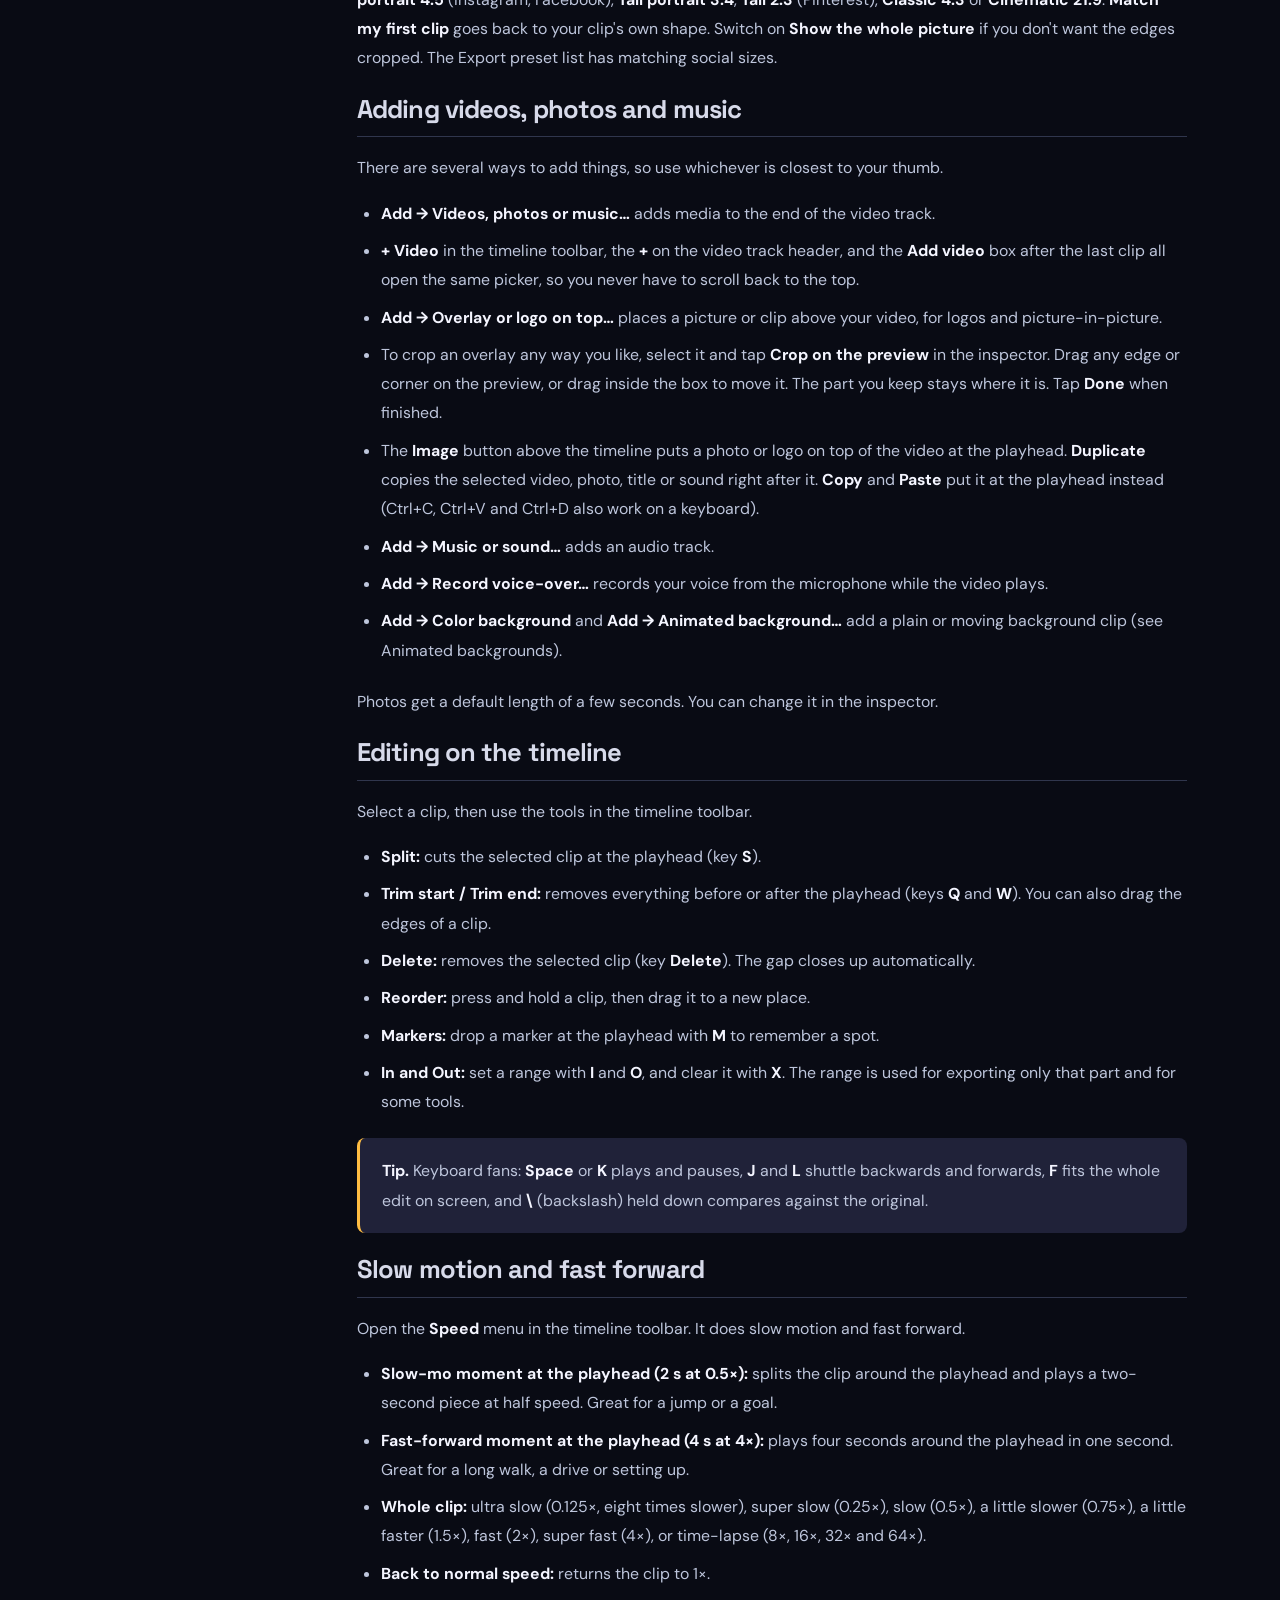
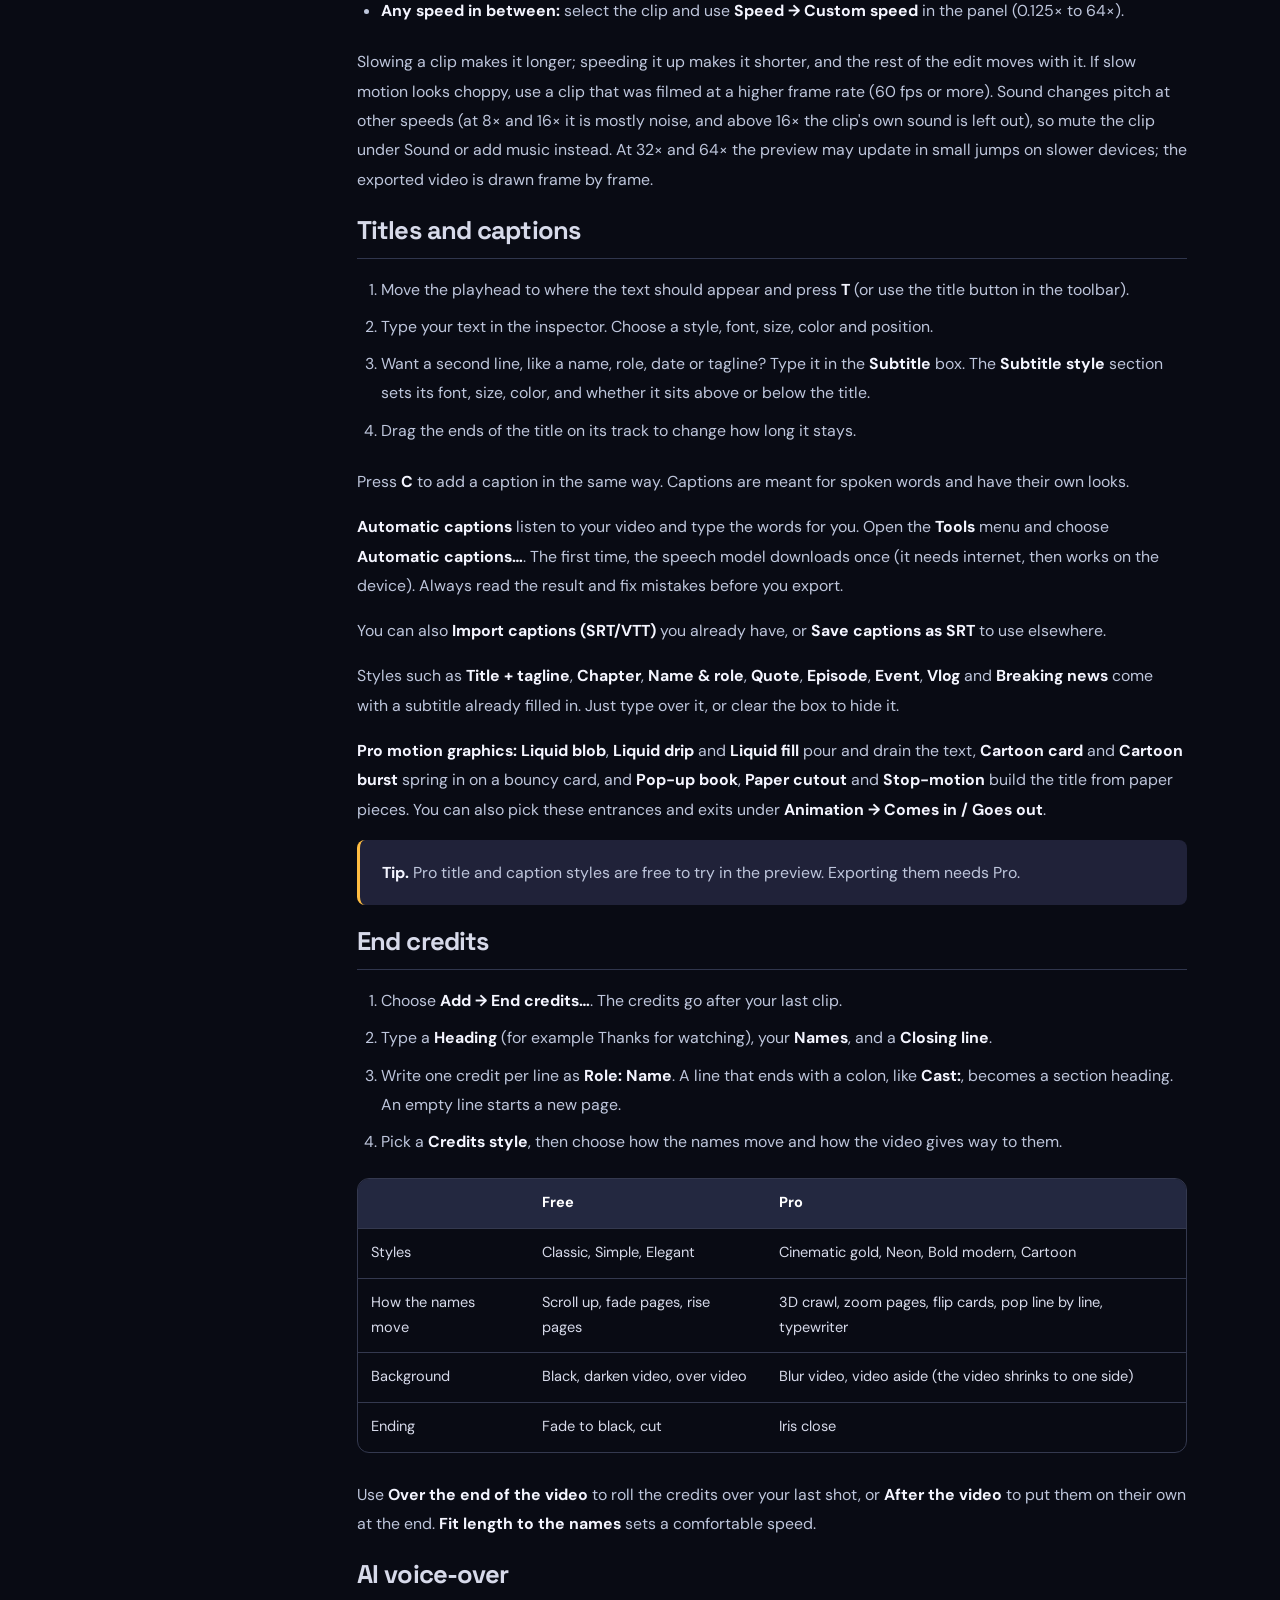
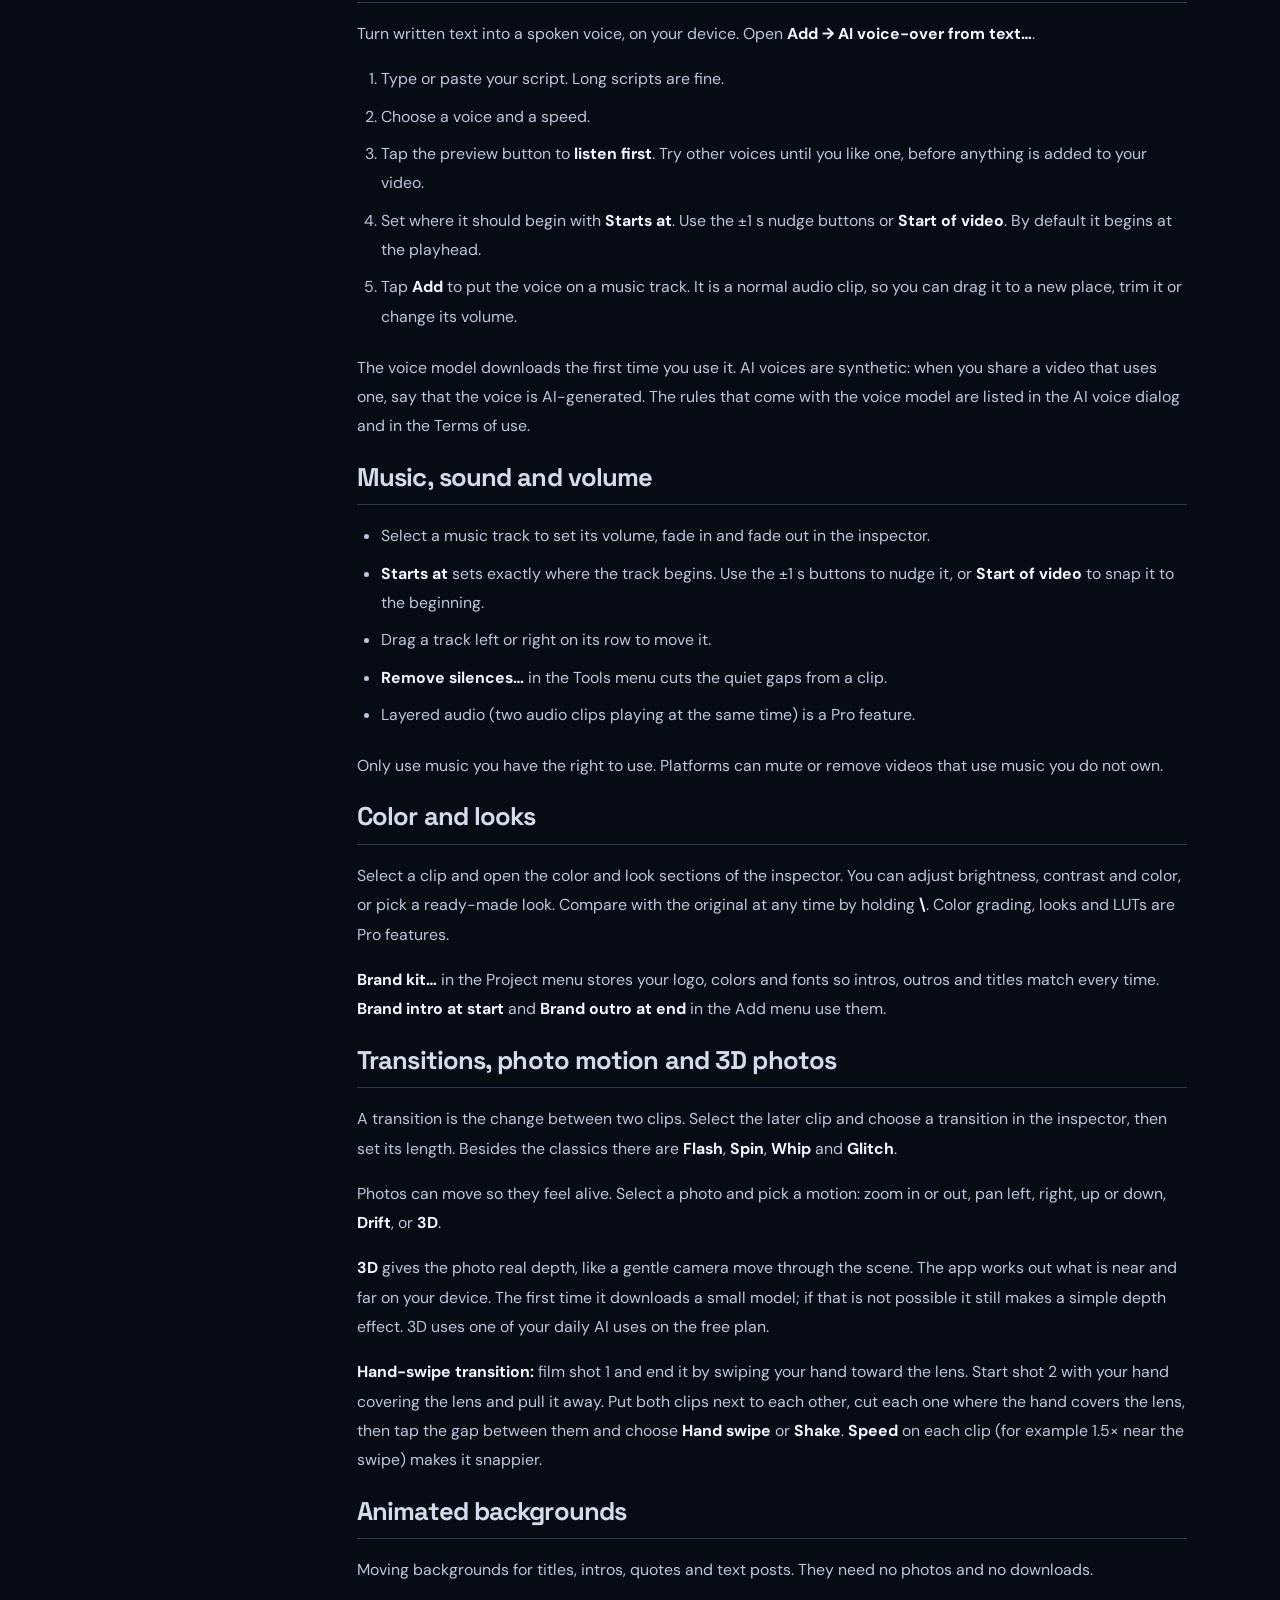
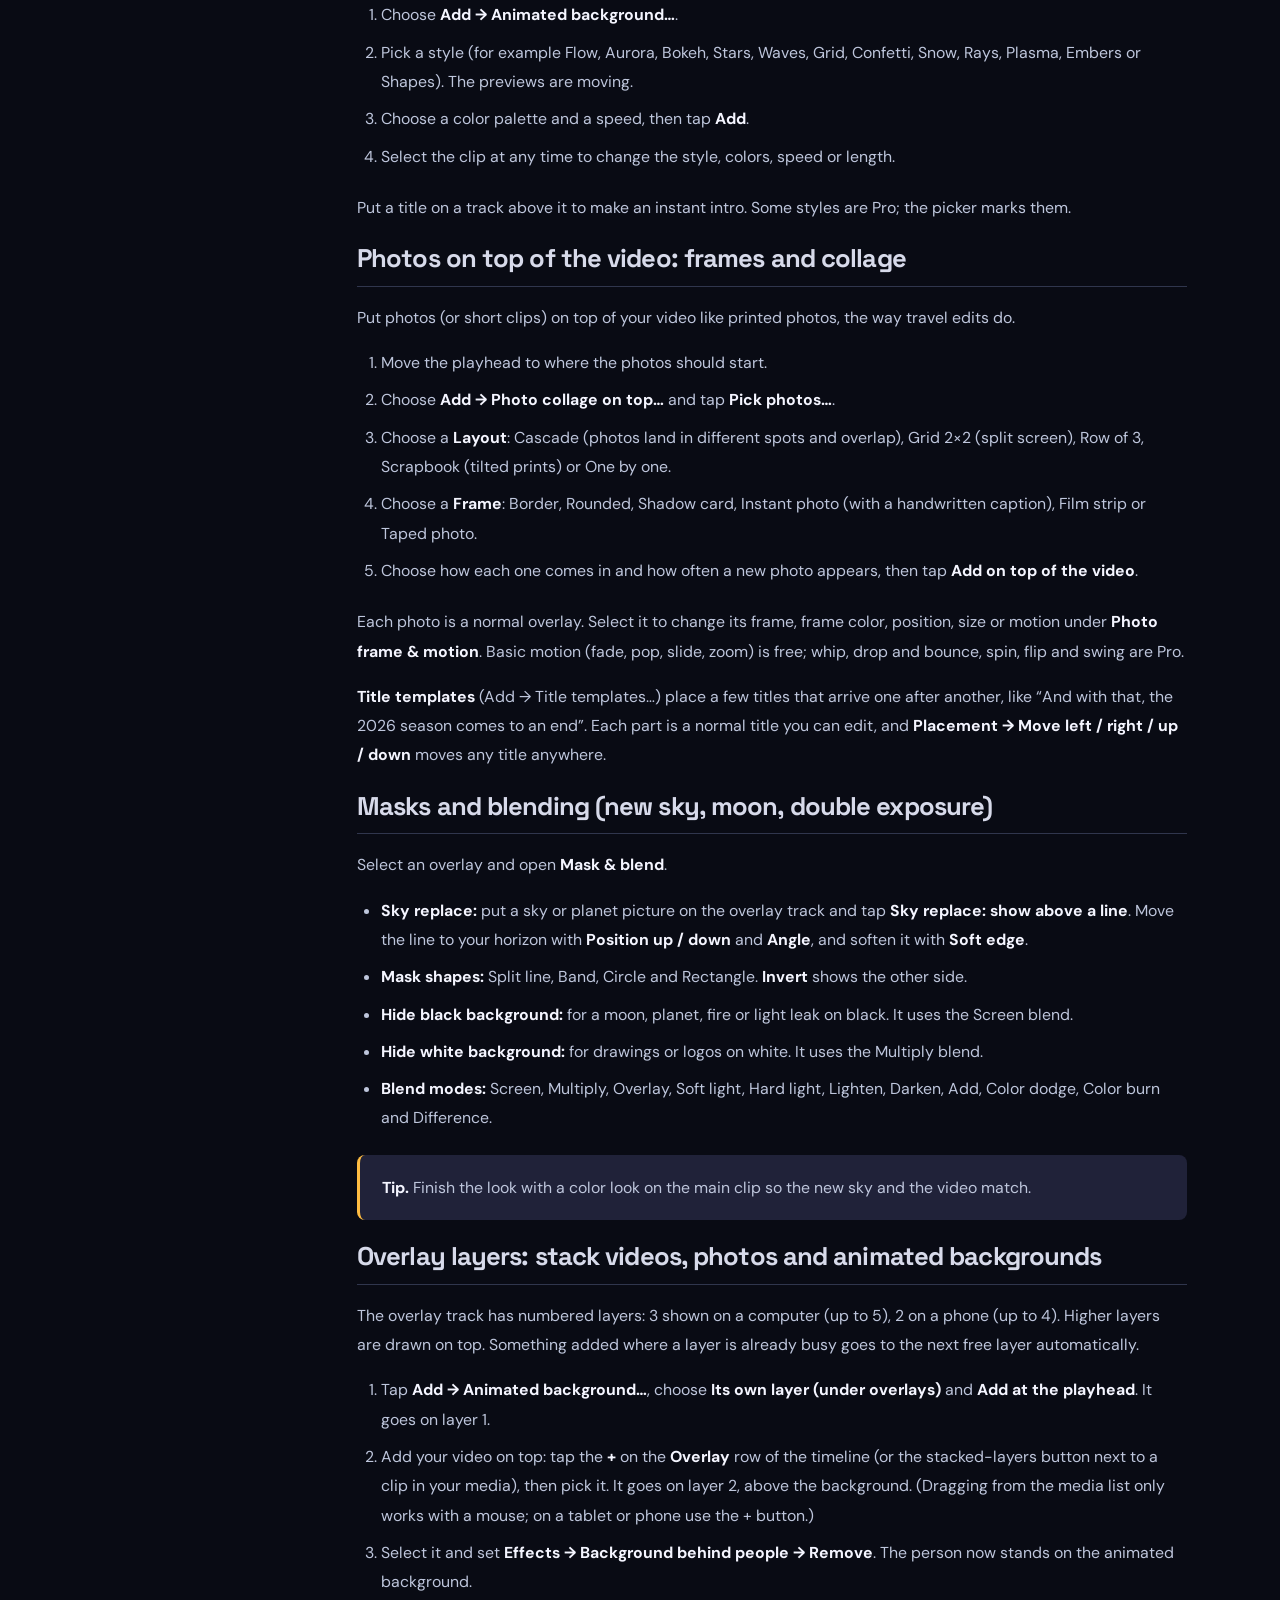
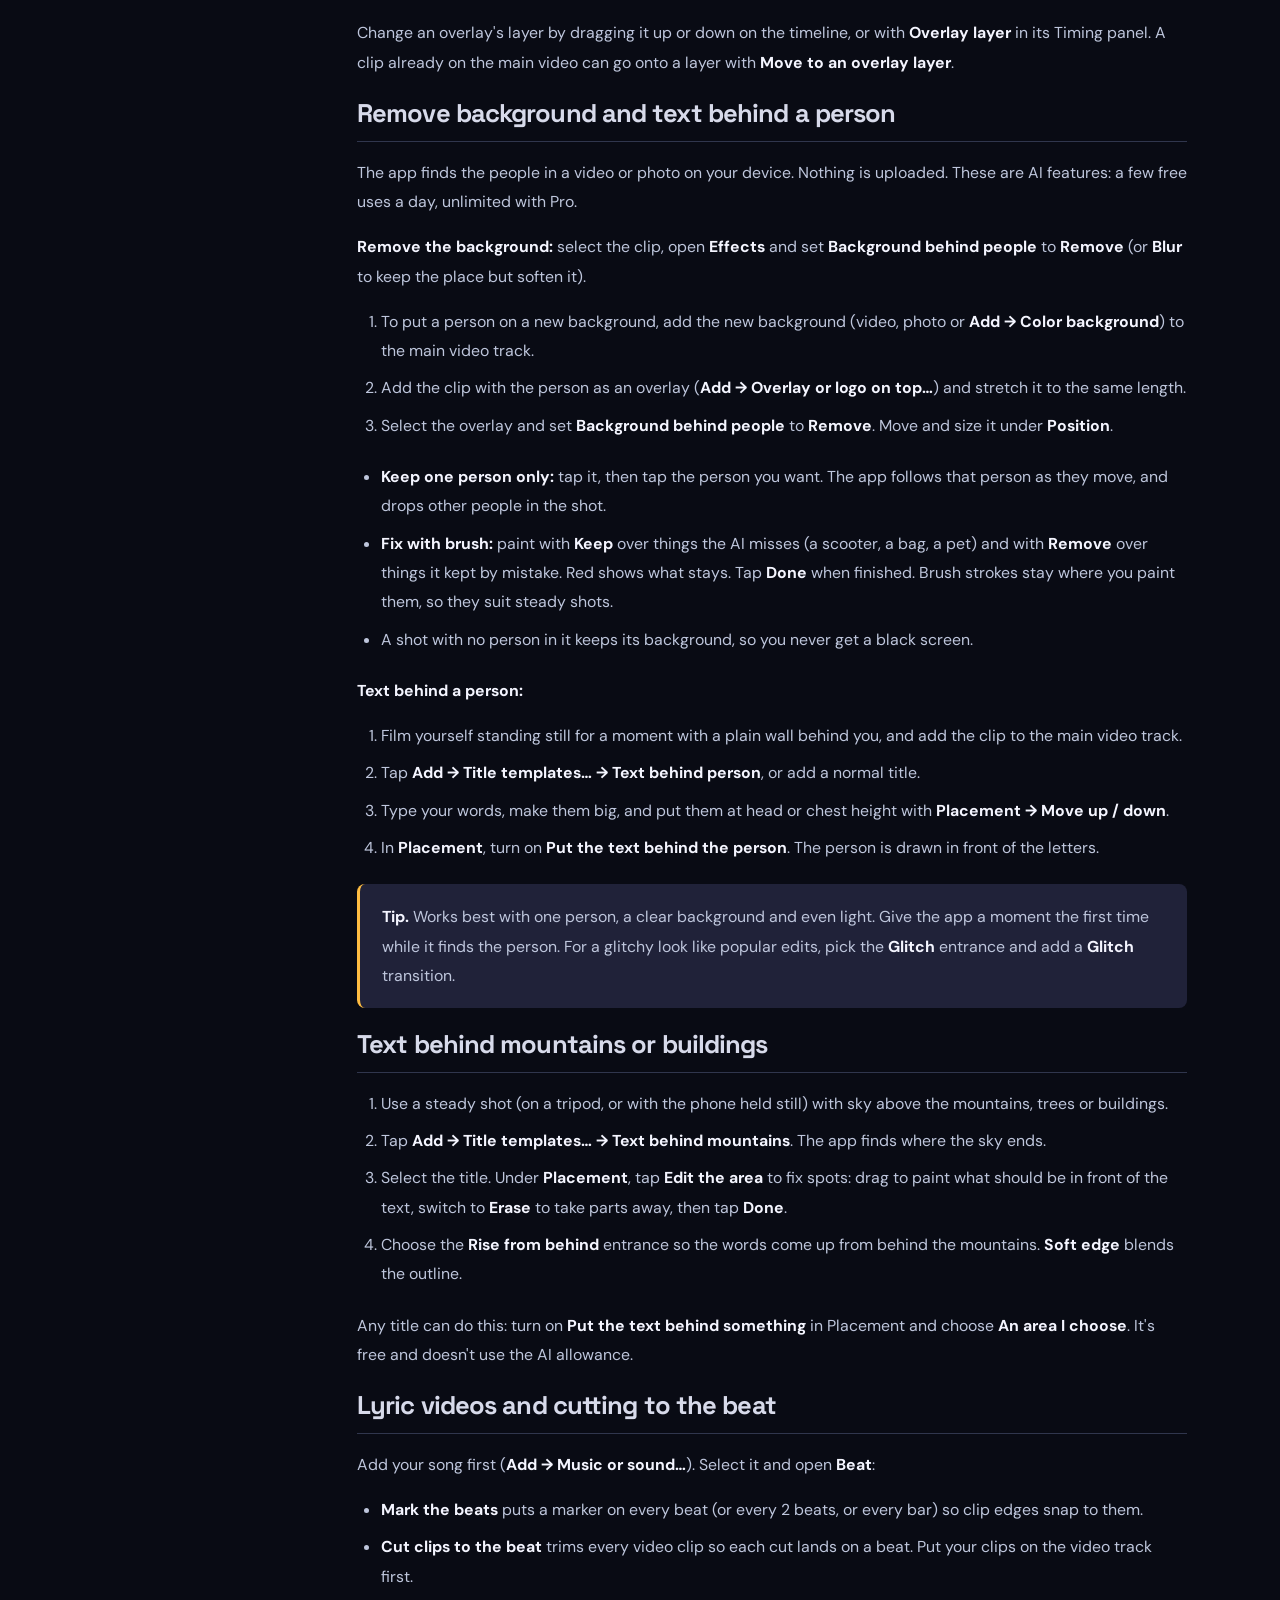
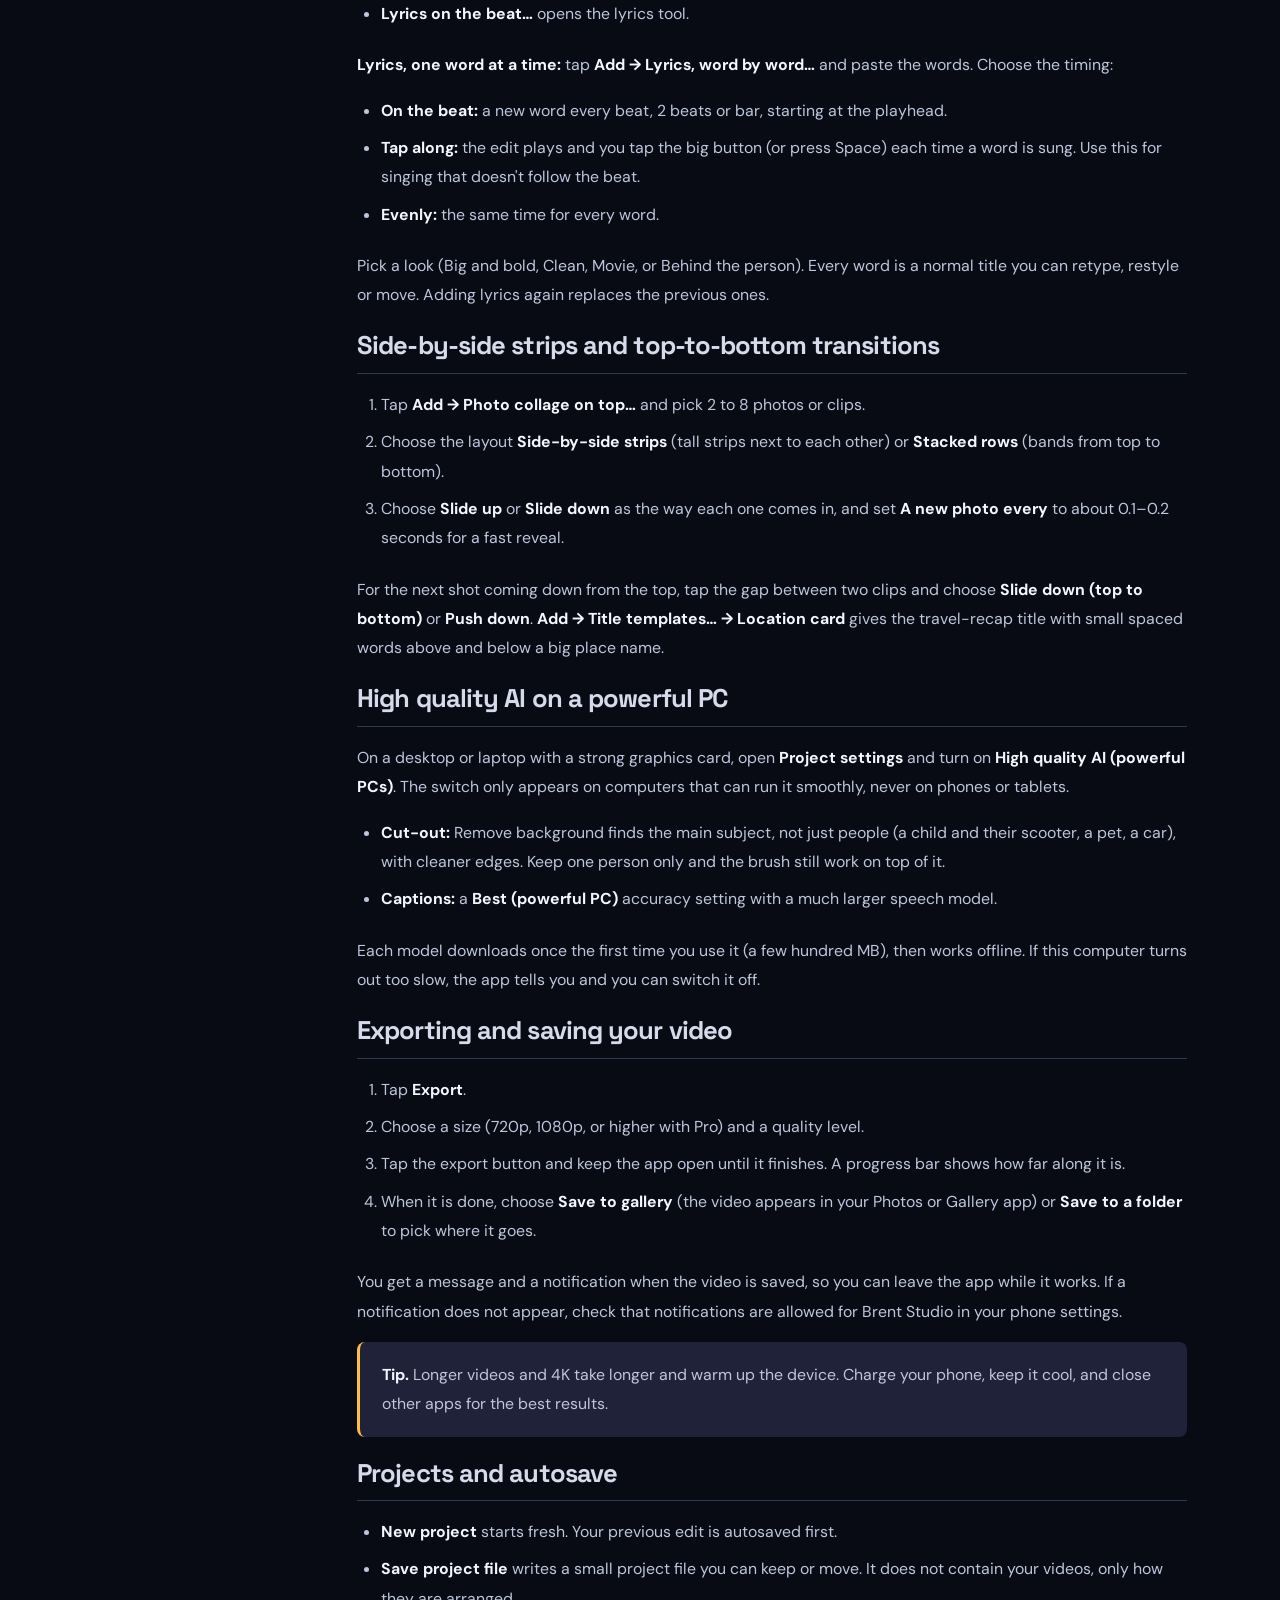
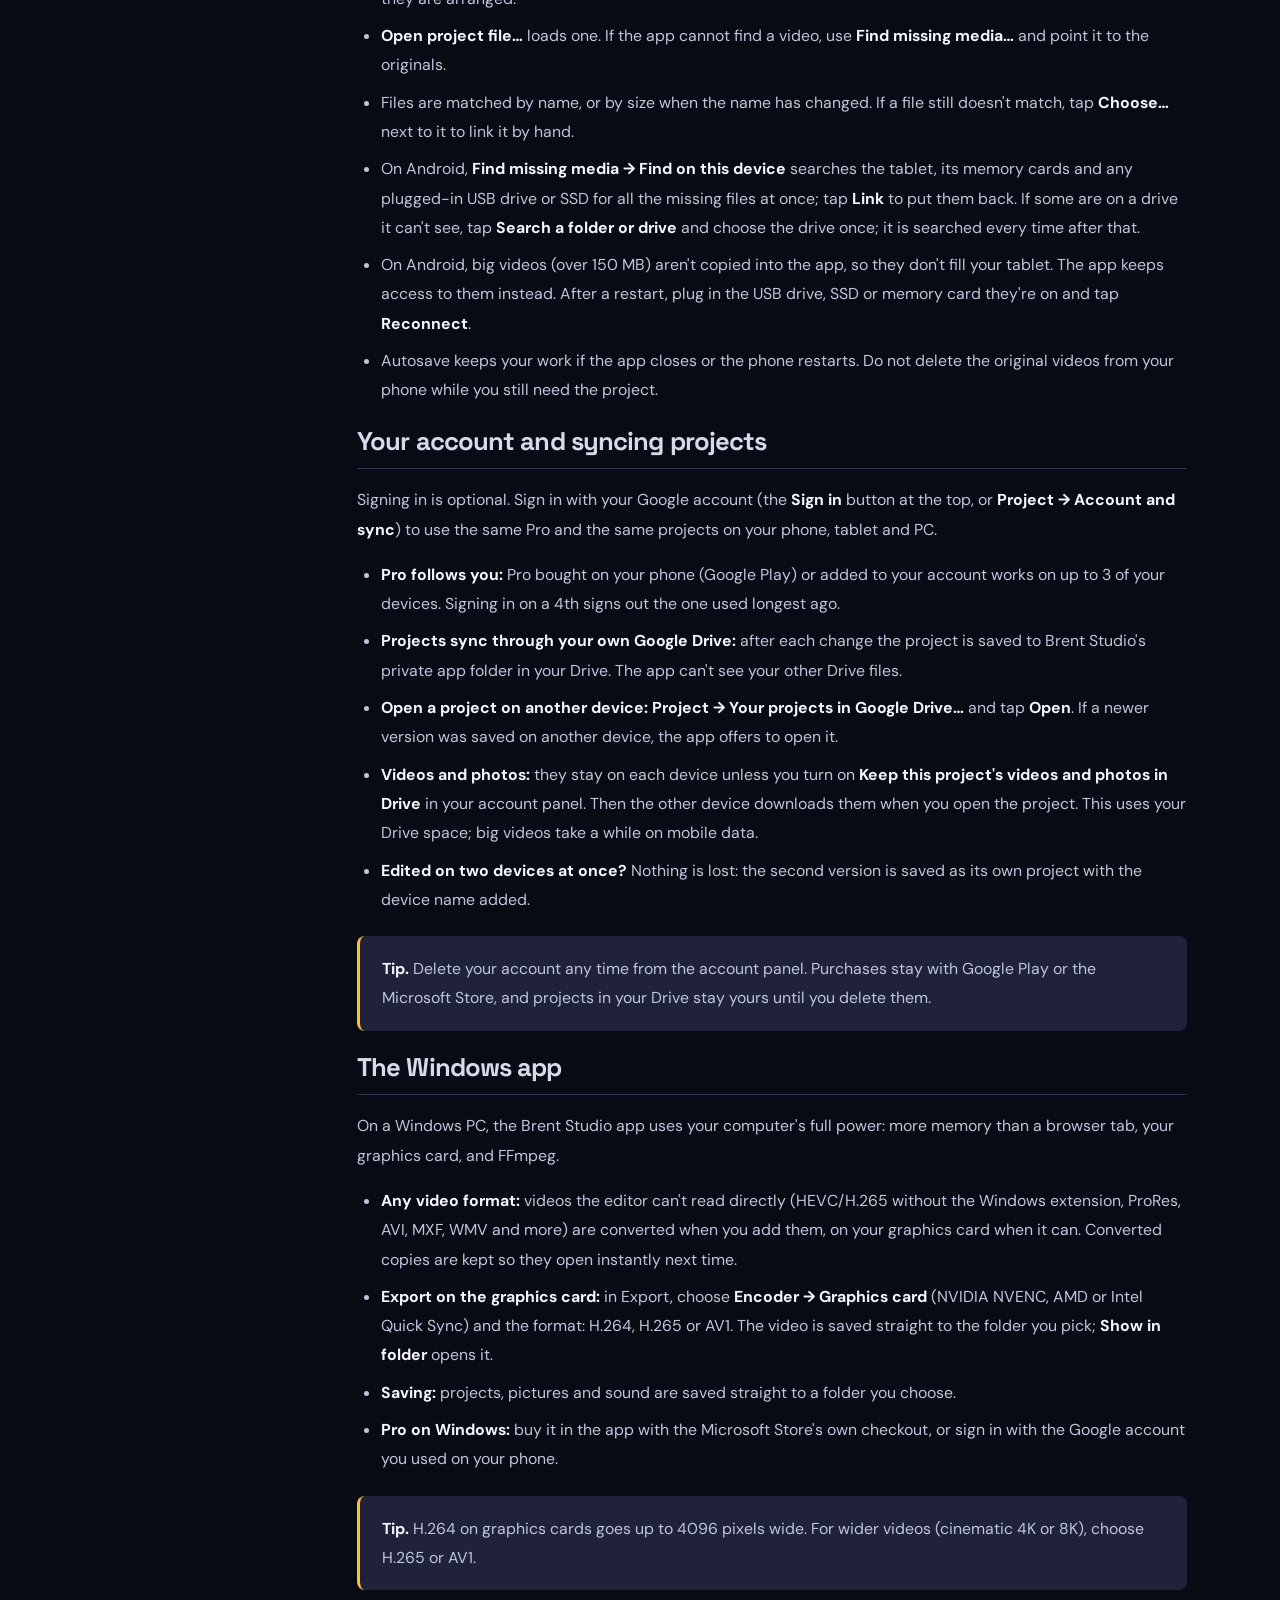
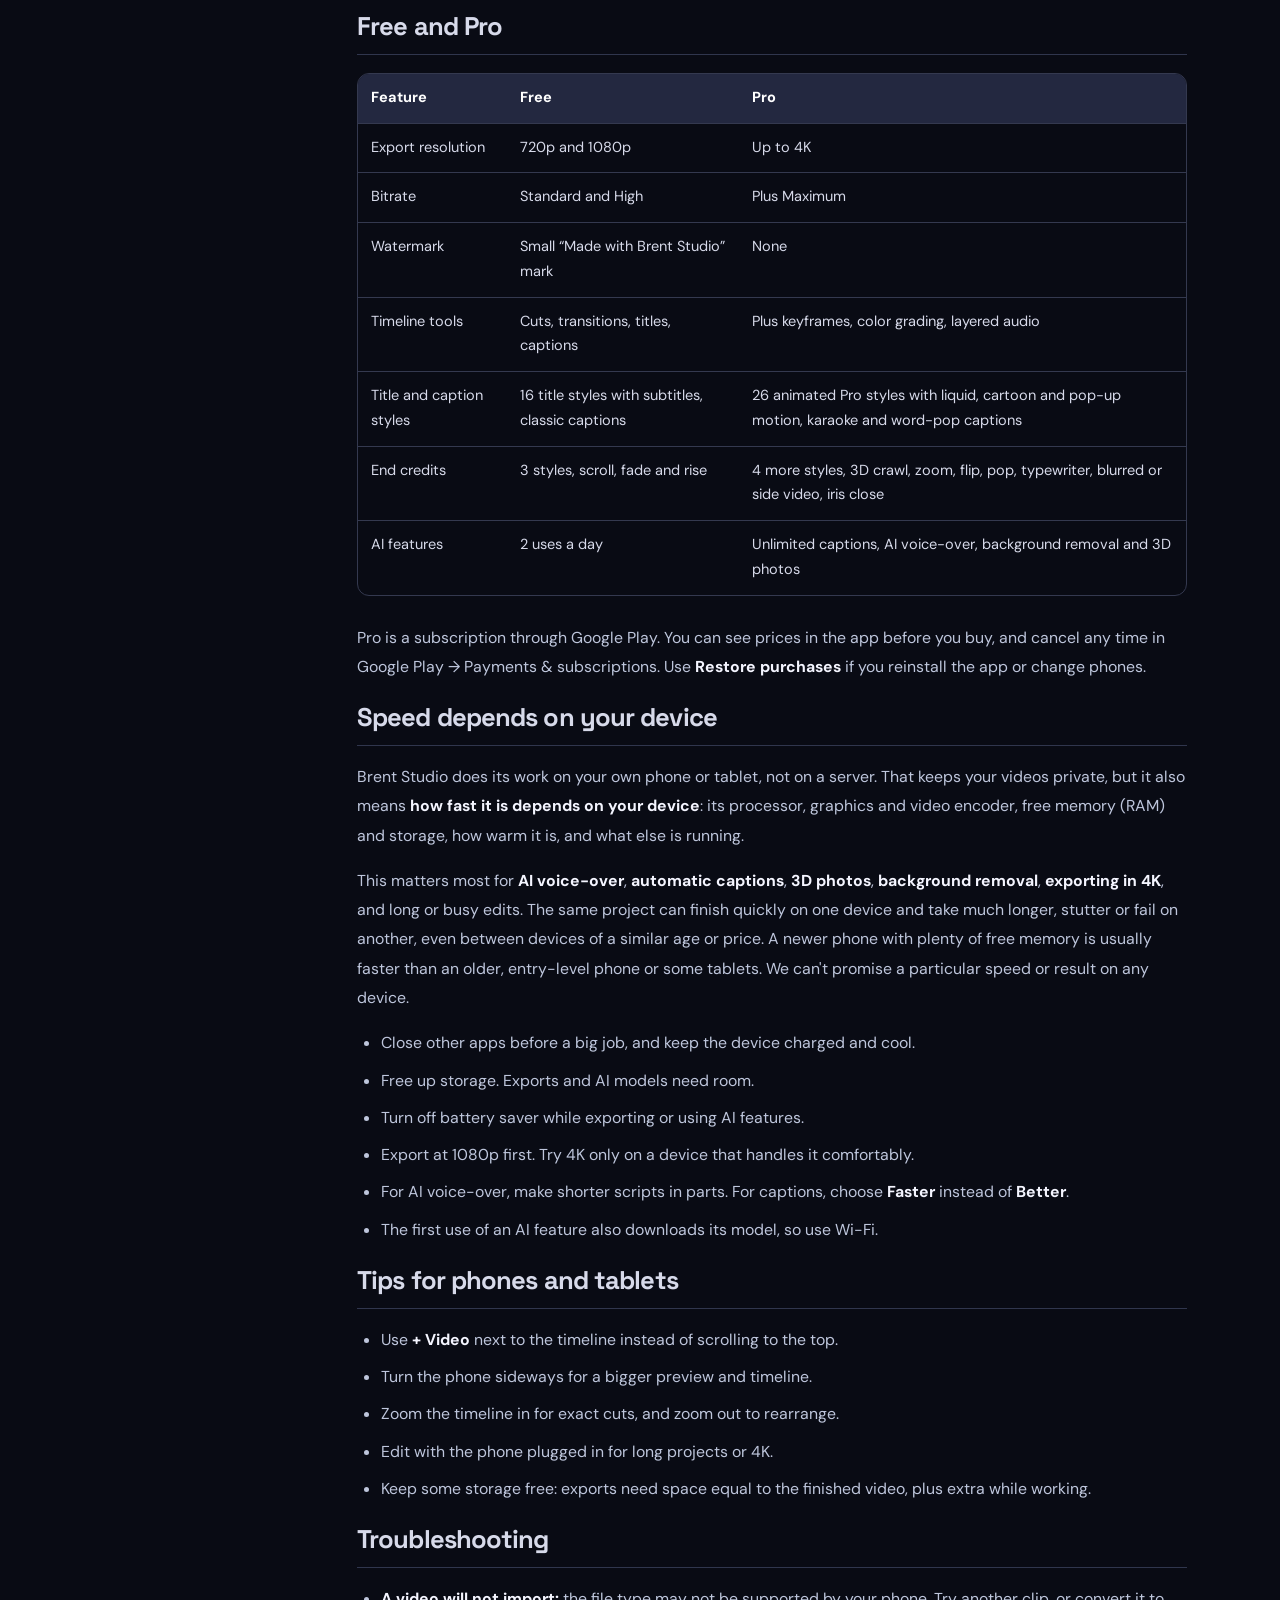
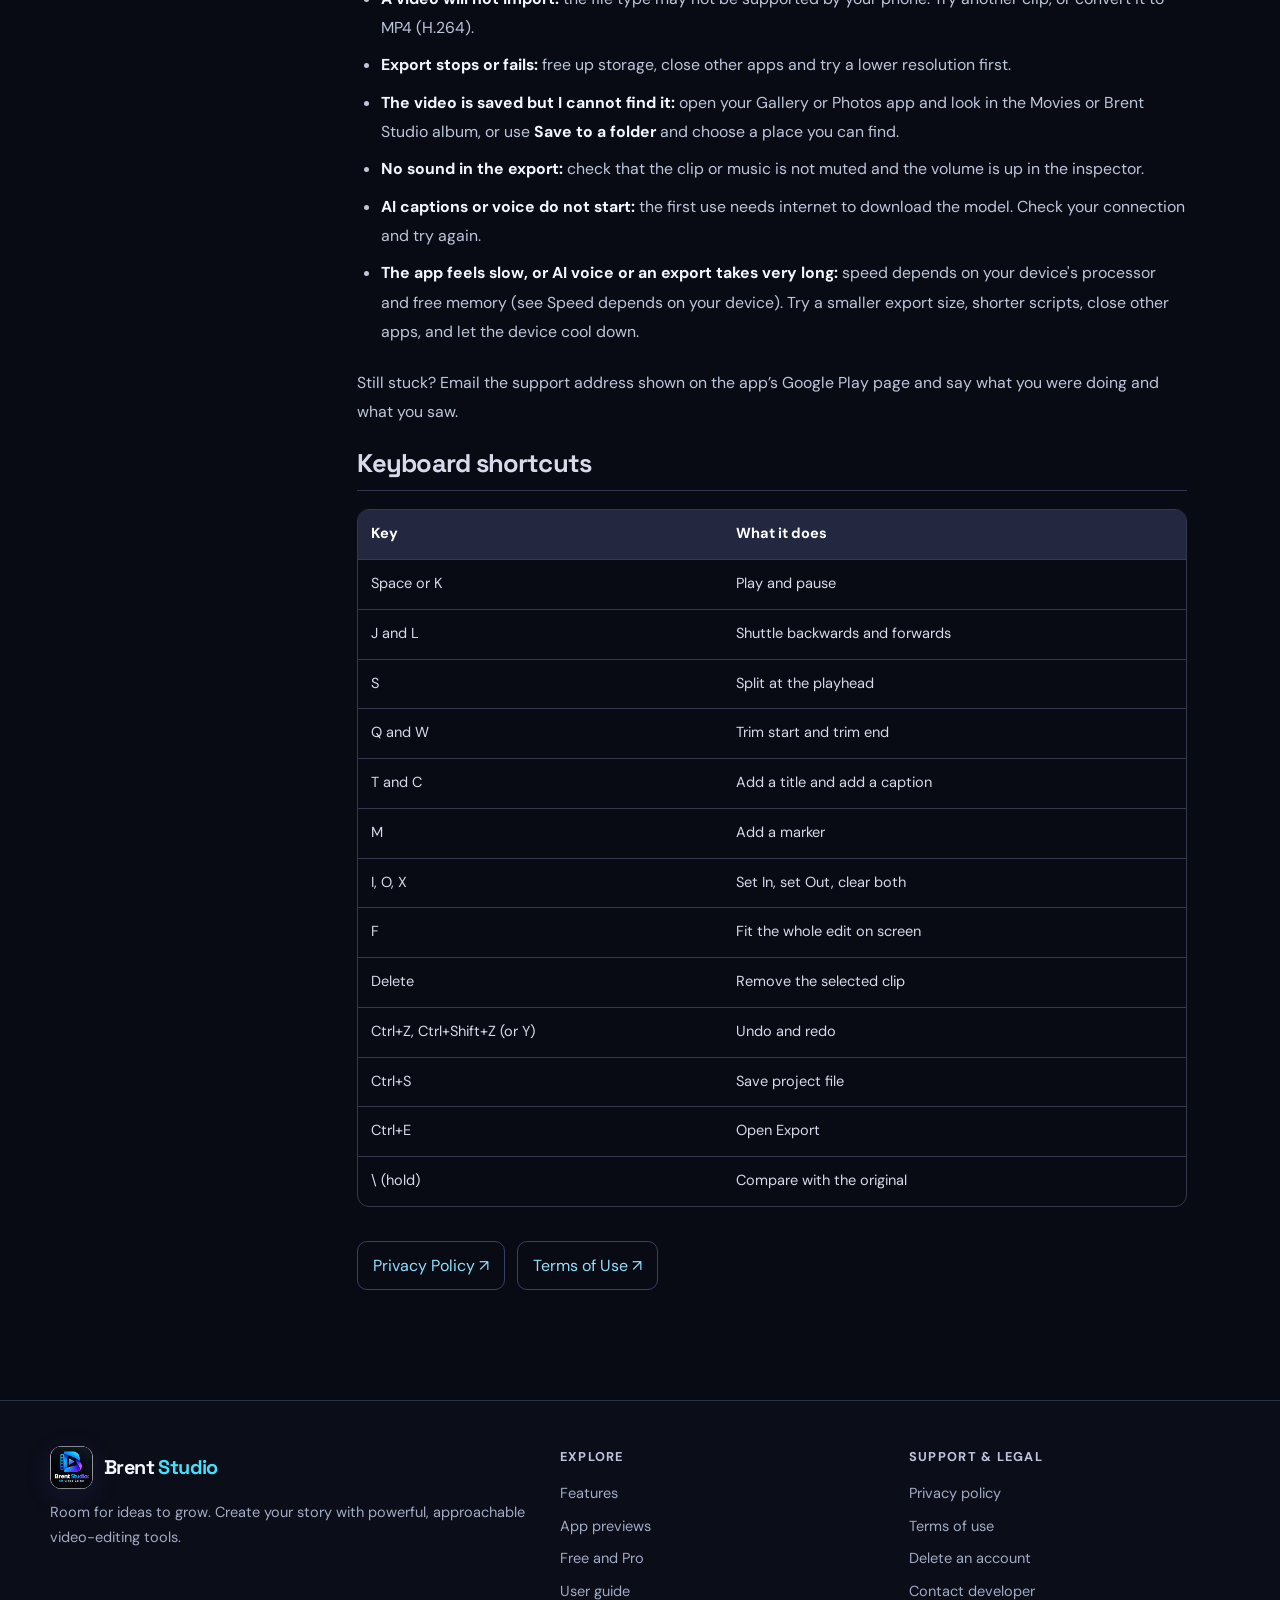
==== commit 2f1a12c9: "Add files via upload" ====
--- a/guide.html
+++ b/guide.html
@@ -1,35 +1,6 @@
-<!doctype html>
-<html lang="en">
-<head>
-<meta charset="utf-8">
-<meta name="viewport" content="width=device-width, initial-scale=1">
-<title>Brent Studio User Guide</title>
-<meta name="description" content="How to use Brent Studio: add clips, edit, add titles, captions and AI voice, and export your video.">
-<style>
-  :root { color-scheme: light dark; --bg: #ffffff; --fg: #1b1d22; --muted: #5a606c; --accent: #b87700; --line: #dfe2e8; --soft: #f4f5f8; }
-  @media (prefers-color-scheme: dark) { :root { --bg: #111317; --fg: #e7e9ee; --muted: #9aa1ae; --accent: #f2b33d; --line: #2c313b; --soft: #1a1d24; } }
-  body { margin: 0; background: var(--bg); color: var(--fg); font: 16px/1.6 system-ui, -apple-system, "Segoe UI", Roboto, sans-serif; }
-  main { max-width: 760px; margin: 0 auto; padding: 32px 16px 64px; }
-  h1 { font-size: 28px; line-height: 1.2; margin: 0 0 6px; }
-  h2 { font-size: 20px; margin: 36px 0 8px; padding-top: 8px; border-top: 1px solid var(--line); }
-  p, li { margin: 0 0 10px; }
-  ul, ol { padding-left: 22px; }
-  .meta { color: var(--muted); margin-bottom: 20px; }
-  .toc { columns: 2 220px; background: var(--soft); border-radius: 10px; padding: 14px 16px 6px 34px; margin: 0 0 8px; }
-  .tip { background: var(--soft); border-left: 3px solid var(--accent); padding: 8px 12px; border-radius: 4px; }
-  .tbl { overflow-x: auto; margin: 0 0 12px; }
-  table { border-collapse: collapse; width: 100%; font-size: 15px; }
-  th, td { text-align: left; padding: 7px 10px; border: 1px solid var(--line); vertical-align: top; }
-  th { background: var(--soft); }
-  a { color: var(--accent); }
-</style>
-</head>
-<body>
-<main>
-  <h1>Brent Studio User Guide</h1>
-  <p class="meta">A video editor that works on your device. Your videos, photos and projects are not uploaded anywhere. See also the <a href="privacy.html">Privacy Policy</a> and the <a href="terms.html">Terms of Use</a>.</p>
-  <ol class="toc"><li><a href="#start">Quick start</a></li><li><a href="#screen">Getting around the screen</a></li><li><a href="#media">Adding videos, photos and music</a></li><li><a href="#edit">Editing on the timeline</a></li><li><a href="#speed">Slow motion and fast forward</a></li><li><a href="#text">Titles and captions</a></li><li><a href="#credits">End credits</a></li><li><a href="#voice">AI voice-over</a></li><li><a href="#music">Music, sound and volume</a></li><li><a href="#look">Color and looks</a></li><li><a href="#motion">Transitions, photo motion and 3D photos</a></li><li><a href="#animbg">Animated backgrounds</a></li><li><a href="#collage">Photos on top of the video: frames and collage</a></li><li><a href="#mask">Masks and blending (new sky, moon, double exposure)</a></li><li><a href="#layers">Overlay layers: stack videos, photos and animated backgrounds</a></li><li><a href="#bg">Remove background and text behind a person</a></li><li><a href="#behindobj">Text behind mountains or buildings</a></li><li><a href="#lyrics">Lyric videos and cutting to the beat</a></li><li><a href="#strips">Side-by-side strips and top-to-bottom transitions</a></li><li><a href="#hq">High quality AI on a powerful PC</a></li><li><a href="#export">Exporting and saving your video</a></li><li><a href="#project">Projects and autosave</a></li><li><a href="#account">Your account and syncing projects</a></li><li><a href="#windows">The Windows app</a></li><li><a href="#plans">Free and Pro</a></li><li><a href="#perf">Speed depends on your device</a></li><li><a href="#phone">Tips for phones and tablets</a></li><li><a href="#help">Troubleshooting</a></li><li><a href="#keys">Keyboard shortcuts</a></li></ol>
-  <section id="start"><h2>Quick start</h2><p>Brent Studio is a video editor that runs on your device. Your videos, photos and projects are not uploaded anywhere. Here is the fastest way to a finished video:</p><ol><li>Tap <b>Add</b> and choose <b>Videos, photos or music…</b> (or tap <b>Add media</b> on the empty screen). Pick your clips.</li><li>Your clips land on the timeline at the bottom, in the order you picked them. Press <b>Play</b> to watch.</li><li>Tap a clip to select it. Trim, split, slow down or style it (see the next sections).</li><li>Add a title, captions or music if you want them.</li><li>Tap <b>Export</b>, choose a size, and save the finished video to your gallery or a folder.</li></ol><p class="tip"><b>Tip.</b> Everything you do can be undone with <b>Undo</b> (Ctrl+Z on a keyboard). Your work is saved automatically while you edit, and you can also save a project file from <b>Project → Save project file</b>.</p></section><section id="screen"><h2>Getting around the screen</h2><p>The screen has four main areas.</p><ul><li><b>Top bar:</b> the <b>Project</b> menu, the project name, the <b>Add</b> menu and the <b>Export</b> button.</li><li><b>Preview:</b> shows your video. Use Play, or drag the playhead on the timeline to scrub.</li><li><b>Timeline:</b> your clips in order. The video track is on top; titles, captions and music tracks sit below it. Pinch or use the zoom control to see more or less time.</li><li><b>Inspector:</b> the panel for whatever is selected (a clip, a title, a music track). On a phone it opens below the preview. Sections open and close when you tap their headings.</li></ul><p>On a phone, scroll the timeline sideways to move through your edit. Tap a clip once to select it, tap empty space to deselect.</p><p><b>Video shape (for YouTube, Shorts and more):</b> the app picks the shape from your first clip, so a phone video starts out vertical. To change it at any time, tap the shape button next to the preview (it shows 9:16, 16:9 and so on) and pick a shape: <b>Widescreen 16:9</b> (YouTube), <b>Vertical 9:16</b> (Shorts, TikTok, Reels, Stories), <b>Square 1:1</b>, <b>Feed portrait 4:5</b> (Instagram, Facebook), <b>Tall portrait 3:4</b>, <b>Tall 2:3</b> (Pinterest), <b>Classic 4:3</b> or <b>Cinematic 21:9</b>. <b>Match my first clip</b> goes back to your clip's own shape. Switch on <b>Show the whole picture</b> if you don't want the edges cropped. The Export preset list has matching social sizes.</p></section><section id="media"><h2>Adding videos, photos and music</h2><p>There are several ways to add things, so use whichever is closest to your thumb.</p><ul><li><b>Add → Videos, photos or music…</b> adds media to the end of the video track.</li><li><b>+ Video</b> in the timeline toolbar, the <b>+</b> on the video track header, and the <b>Add video</b> box after the last clip all open the same picker, so you never have to scroll back to the top.</li><li><b>Add → Overlay or logo on top…</b> places a picture or clip above your video, for logos and picture-in-picture.</li><li><b>Add → Music or sound…</b> adds an audio track.</li><li><b>Add → Record voice-over…</b> records your voice from the microphone while the video plays.</li><li><b>Add → Color background</b> and <b>Add → Animated background…</b> add a plain or moving background clip (see Animated backgrounds).</li></ul><p>Photos get a default length of a few seconds. You can change it in the inspector.</p></section><section id="edit"><h2>Editing on the timeline</h2><p>Select a clip, then use the tools in the timeline toolbar.</p><ul><li><b>Split:</b> cuts the selected clip at the playhead (key <b>S</b>).</li><li><b>Trim start / Trim end:</b> removes everything before or after the playhead (keys <b>Q</b> and <b>W</b>). You can also drag the edges of a clip.</li><li><b>Delete:</b> removes the selected clip (key <b>Delete</b>). The gap closes up automatically.</li><li><b>Reorder:</b> press and hold a clip, then drag it to a new place.</li><li><b>Markers:</b> drop a marker at the playhead with <b>M</b> to remember a spot.</li><li><b>In and Out:</b> set a range with <b>I</b> and <b>O</b>, and clear it with <b>X</b>. The range is used for exporting only that part and for some tools.</li></ul><p class="tip"><b>Tip.</b> Keyboard fans: <b>Space</b> or <b>K</b> plays and pauses, <b>J</b> and <b>L</b> shuttle backwards and forwards, <b>F</b> fits the whole edit on screen, and <b>\</b> (backslash) held down compares against the original.</p></section><section id="speed"><h2>Slow motion and fast forward</h2><p>Open the <b>Speed</b> menu in the timeline toolbar. It does slow motion and fast forward.</p><ul><li><b>Slow-mo moment at the playhead (2 s at 0.5×):</b> splits the clip around the playhead and plays a two-second piece at half speed. Great for a jump or a goal.</li><li><b>Fast-forward moment at the playhead (4 s at 4×):</b> plays four seconds around the playhead in one second. Great for a long walk, a drive or setting up.</li><li><b>Whole clip:</b> ultra slow (0.125×, eight times slower), super slow (0.25×), slow (0.5×), a little slower (0.75×), a little faster (1.5×), fast (2×), super fast (4×), or time-lapse (8×, 16×, 32× and 64×).</li><li><b>Back to normal speed:</b> returns the clip to 1×.</li><li><b>Any speed in between:</b> select the clip and use <b>Speed → Custom speed</b> in the panel (0.125× to 64×).</li></ul><p>Slowing a clip makes it longer; speeding it up makes it shorter, and the rest of the edit moves with it. If slow motion looks choppy, use a clip that was filmed at a higher frame rate (60 fps or more). Sound changes pitch at other speeds (at 8× and 16× it is mostly noise, and above 16× the clip's own sound is left out), so mute the clip under Sound or add music instead. At 32× and 64× the preview may update in small jumps on slower devices; the exported video is drawn frame by frame.</p></section><section id="text"><h2>Titles and captions</h2><ol><li>Move the playhead to where the text should appear and press <b>T</b> (or use the title button in the toolbar).</li><li>Type your text in the inspector. Choose a style, font, size, color and position.</li><li>Want a second line, like a name, role, date or tagline? Type it in the <b>Subtitle</b> box. The <b>Subtitle style</b> section sets its font, size, color, and whether it sits above or below the title.</li><li>Drag the ends of the title on its track to change how long it stays.</li></ol><p>Press <b>C</b> to add a caption in the same way. Captions are meant for spoken words and have their own looks.</p><p><b>Automatic captions</b> listen to your video and type the words for you. Open the <b>Tools</b> menu and choose <b>Automatic captions…</b>. The first time, the speech model downloads once (it needs internet, then works on the device). Always read the result and fix mistakes before you export.</p><p>You can also <b>Import captions (SRT/VTT)</b> you already have, or <b>Save captions as SRT</b> to use elsewhere.</p><p>Styles such as <b>Title + tagline</b>, <b>Chapter</b>, <b>Name &amp; role</b>, <b>Quote</b>, <b>Episode</b>, <b>Event</b>, <b>Vlog</b> and <b>Breaking news</b> come with a subtitle already filled in. Just type over it, or clear the box to hide it.</p><p><b>Pro motion graphics:</b> <b>Liquid blob</b>, <b>Liquid drip</b> and <b>Liquid fill</b> pour and drain the text, <b>Cartoon card</b> and <b>Cartoon burst</b> spring in on a bouncy card, and <b>Pop-up book</b>, <b>Paper cutout</b> and <b>Stop-motion</b> build the title from paper pieces. You can also pick these entrances and exits under <b>Animation → Comes in / Goes out</b>.</p><p class="tip"><b>Tip.</b> Pro title and caption styles are free to try in the preview. Exporting them needs Pro.</p></section><section id="credits"><h2>End credits</h2><ol><li>Choose <b>Add → End credits…</b>. The credits go after your last clip.</li><li>Type a <b>Heading</b> (for example Thanks for watching), your <b>Names</b>, and a <b>Closing line</b>.</li><li>Write one credit per line as <b>Role: Name</b>. A line that ends with a colon, like <b>Cast:</b>, becomes a section heading. An empty line starts a new page.</li><li>Pick a <b>Credits style</b>, then choose how the names move and how the video gives way to them.</li></ol><div class="tbl"><table><thead><tr><th></th><th>Free</th><th>Pro</th></tr></thead><tbody><tr><td>Styles</td><td>Classic, Simple, Elegant</td><td>Cinematic gold, Neon, Bold modern, Cartoon</td></tr><tr><td>How the names move</td><td>Scroll up, fade pages, rise pages</td><td>3D crawl, zoom pages, flip cards, pop line by line, typewriter</td></tr><tr><td>Background</td><td>Black, darken video, over video</td><td>Blur video, video aside (the video shrinks to one side)</td></tr><tr><td>Ending</td><td>Fade to black, cut</td><td>Iris close</td></tr></tbody></table></div><p>Use <b>Over the end of the video</b> to roll the credits over your last shot, or <b>After the video</b> to put them on their own at the end. <b>Fit length to the names</b> sets a comfortable speed.</p></section><section id="voice"><h2>AI voice-over</h2><p>Turn written text into a spoken voice, on your device. Open <b>Add → AI voice-over from text…</b>.</p><ol><li>Type or paste your script. Long scripts are fine.</li><li>Choose a voice and a speed.</li><li>Tap the preview button to <b>listen first</b>. Try other voices until you like one, before anything is added to your video.</li><li>Set where it should begin with <b>Starts at</b>. Use the ±1 s nudge buttons or <b>Start of video</b>. By default it begins at the playhead.</li><li>Tap <b>Add</b> to put the voice on a music track. It is a normal audio clip, so you can drag it to a new place, trim it or change its volume.</li></ol><p>The voice model downloads the first time you use it. AI voices are synthetic: when you share a video that uses one, say that the voice is AI-generated. The rules that come with the voice model are listed in the AI voice dialog and in the Terms of use.</p></section><section id="music"><h2>Music, sound and volume</h2><ul><li>Select a music track to set its volume, fade in and fade out in the inspector.</li><li><b>Starts at</b> sets exactly where the track begins. Use the ±1 s buttons to nudge it, or <b>Start of video</b> to snap it to the beginning.</li><li>Drag a track left or right on its row to move it.</li><li><b>Remove silences…</b> in the Tools menu cuts the quiet gaps from a clip.</li><li>Layered audio (two audio clips playing at the same time) is a Pro feature.</li></ul><p>Only use music you have the right to use. Platforms can mute or remove videos that use music you do not own.</p></section><section id="look"><h2>Color and looks</h2><p>Select a clip and open the color and look sections of the inspector. You can adjust brightness, contrast and color, or pick a ready-made look. Compare with the original at any time by holding <b>\</b>. Color grading, looks and LUTs are Pro features.</p><p><b>Brand kit…</b> in the Project menu stores your logo, colors and fonts so intros, outros and titles match every time. <b>Brand intro at start</b> and <b>Brand outro at end</b> in the Add menu use them.</p></section><section id="motion"><h2>Transitions, photo motion and 3D photos</h2><p>A transition is the change between two clips. Select the later clip and choose a transition in the inspector, then set its length. Besides the classics there are <b>Flash</b>, <b>Spin</b>, <b>Whip</b> and <b>Glitch</b>.</p><p>Photos can move so they feel alive. Select a photo and pick a motion: zoom in or out, pan left, right, up or down, <b>Drift</b>, or <b>3D</b>.</p><p><b>3D</b> gives the photo real depth, like a gentle camera move through the scene. The app works out what is near and far on your device. The first time it downloads a small model; if that is not possible it still makes a simple depth effect. 3D uses one of your daily AI uses on the free plan.</p><p><b>Hand-swipe transition:</b> film shot 1 and end it by swiping your hand toward the lens. Start shot 2 with your hand covering the lens and pull it away. Put both clips next to each other, cut each one where the hand covers the lens, then tap the gap between them and choose <b>Hand swipe</b> or <b>Shake</b>. <b>Speed</b> on each clip (for example 1.5× near the swipe) makes it snappier.</p></section><section id="animbg"><h2>Animated backgrounds</h2><p>Moving backgrounds for titles, intros, quotes and text posts. They need no photos and no downloads.</p><ol><li>Choose <b>Add → Animated background…</b>.</li><li>Pick a style (for example Flow, Aurora, Bokeh, Stars, Waves, Grid, Confetti, Snow, Rays, Plasma, Embers or Shapes). The previews are moving.</li><li>Choose a color palette and a speed, then tap <b>Add</b>.</li><li>Select the clip at any time to change the style, colors, speed or length.</li></ol><p>Put a title on a track above it to make an instant intro. Some styles are Pro; the picker marks them.</p></section><section id="collage"><h2>Photos on top of the video: frames and collage</h2><p>Put photos (or short clips) on top of your video like printed photos, the way travel edits do.</p><ol><li>Move the playhead to where the photos should start.</li><li>Choose <b>Add → Photo collage on top…</b> and tap <b>Pick photos…</b>.</li><li>Choose a <b>Layout</b>: Cascade (photos land in different spots and overlap), Grid 2×2 (split screen), Row of 3, Scrapbook (tilted prints) or One by one.</li><li>Choose a <b>Frame</b>: Border, Rounded, Shadow card, Instant photo (with a handwritten caption), Film strip or Taped photo.</li><li>Choose how each one comes in and how often a new photo appears, then tap <b>Add on top of the video</b>.</li></ol><p>Each photo is a normal overlay. Select it to change its frame, frame color, position, size or motion under <b>Photo frame &amp; motion</b>. Basic motion (fade, pop, slide, zoom) is free; whip, drop and bounce, spin, flip and swing are Pro.</p><p><b>Title templates</b> (Add → Title templates…) place a few titles that arrive one after another, like “And with that, the 2026 season comes to an end”. Each part is a normal title you can edit, and <b>Placement → Move left / right / up / down</b> moves any title anywhere.</p></section><section id="mask"><h2>Masks and blending (new sky, moon, double exposure)</h2><p>Select an overlay and open <b>Mask &amp; blend</b>.</p><ul><li><b>Sky replace:</b> put a sky or planet picture on the overlay track and tap <b>Sky replace: show above a line</b>. Move the line to your horizon with <b>Position up / down</b> and <b>Angle</b>, and soften it with <b>Soft edge</b>.</li><li><b>Mask shapes:</b> Split line, Band, Circle and Rectangle. <b>Invert</b> shows the other side.</li><li><b>Hide black background:</b> for a moon, planet, fire or light leak on black. It uses the Screen blend.</li><li><b>Hide white background:</b> for drawings or logos on white. It uses the Multiply blend.</li><li><b>Blend modes:</b> Screen, Multiply, Overlay, Soft light, Hard light, Lighten, Darken, Add, Color dodge, Color burn and Difference.</li></ul><p class="tip"><b>Tip.</b> Finish the look with a color look on the main clip so the new sky and the video match.</p></section><section id="layers"><h2>Overlay layers: stack videos, photos and animated backgrounds</h2><p>The overlay track has numbered layers: 3 shown on a computer (up to 5), 2 on a phone (up to 4). Higher layers are drawn on top. Something added where a layer is already busy goes to the next free layer automatically.</p><ol><li>Tap <b>Add → Animated background…</b>, choose <b>Its own layer (under overlays)</b> and <b>Add at the playhead</b>. It goes on layer 1.</li><li>Add your video on top: tap the <b>+</b> on the <b>Overlay</b> row of the timeline (or the stacked-layers button next to a clip in your media), then pick it. It goes on layer 2, above the background. (Dragging from the media list only works with a mouse; on a tablet or phone use the + button.)</li><li>Select it and set <b>Effects → Background behind people → Remove</b>. The person now stands on the animated background.</li></ol><p>Change an overlay's layer by dragging it up or down on the timeline, or with <b>Overlay layer</b> in its Timing panel. A clip already on the main video can go onto a layer with <b>Move to an overlay layer</b>.</p></section><section id="bg"><h2>Remove background and text behind a person</h2><p>The app finds the people in a video or photo on your device. Nothing is uploaded. These are AI features: a few free uses a day, unlimited with Pro.</p><p><b>Remove the background:</b> select the clip, open <b>Effects</b> and set <b>Background behind people</b> to <b>Remove</b> (or <b>Blur</b> to keep the place but soften it).</p><ol><li>To put a person on a new background, add the new background (video, photo or <b>Add → Color background</b>) to the main video track.</li><li>Add the clip with the person as an overlay (<b>Add → Overlay or logo on top…</b>) and stretch it to the same length.</li><li>Select the overlay and set <b>Background behind people</b> to <b>Remove</b>. Move and size it under <b>Position</b>.</li></ol><ul><li><b>Keep one person only:</b> tap it, then tap the person you want. The app follows that person as they move, and drops other people in the shot.</li><li><b>Fix with brush:</b> paint with <b>Keep</b> over things the AI misses (a scooter, a bag, a pet) and with <b>Remove</b> over things it kept by mistake. Red shows what stays. Tap <b>Done</b> when finished. Brush strokes stay where you paint them, so they suit steady shots.</li><li>A shot with no person in it keeps its background, so you never get a black screen.</li></ul><p><b>Text behind a person:</b></p><ol><li>Film yourself standing still for a moment with a plain wall behind you, and add the clip to the main video track.</li><li>Tap <b>Add → Title templates… → Text behind person</b>, or add a normal title.</li><li>Type your words, make them big, and put them at head or chest height with <b>Placement → Move up / down</b>.</li><li>In <b>Placement</b>, turn on <b>Put the text behind the person</b>. The person is drawn in front of the letters.</li></ol><p class="tip"><b>Tip.</b> Works best with one person, a clear background and even light. Give the app a moment the first time while it finds the person. For a glitchy look like popular edits, pick the <b>Glitch</b> entrance and add a <b>Glitch</b> transition.</p></section><section id="behindobj"><h2>Text behind mountains or buildings</h2><ol><li>Use a steady shot (on a tripod, or with the phone held still) with sky above the mountains, trees or buildings.</li><li>Tap <b>Add → Title templates… → Text behind mountains</b>. The app finds where the sky ends.</li><li>Select the title. Under <b>Placement</b>, tap <b>Edit the area</b> to fix spots: drag to paint what should be in front of the text, switch to <b>Erase</b> to take parts away, then tap <b>Done</b>.</li><li>Choose the <b>Rise from behind</b> entrance so the words come up from behind the mountains. <b>Soft edge</b> blends the outline.</li></ol><p>Any title can do this: turn on <b>Put the text behind something</b> in Placement and choose <b>An area I choose</b>. It's free and doesn't use the AI allowance.</p></section><section id="lyrics"><h2>Lyric videos and cutting to the beat</h2><p>Add your song first (<b>Add → Music or sound…</b>). Select it and open <b>Beat</b>:</p><ul><li><b>Mark the beats</b> puts a marker on every beat (or every 2 beats, or every bar) so clip edges snap to them.</li><li><b>Cut clips to the beat</b> trims every video clip so each cut lands on a beat. Put your clips on the video track first.</li><li><b>Lyrics on the beat…</b> opens the lyrics tool.</li></ul><p><b>Lyrics, one word at a time:</b> tap <b>Add → Lyrics, word by word…</b> and paste the words. Choose the timing:</p><ul><li><b>On the beat:</b> a new word every beat, 2 beats or bar, starting at the playhead.</li><li><b>Tap along:</b> the edit plays and you tap the big button (or press Space) each time a word is sung. Use this for singing that doesn't follow the beat.</li><li><b>Evenly:</b> the same time for every word.</li></ul><p>Pick a look (Big and bold, Clean, Movie, or Behind the person). Every word is a normal title you can retype, restyle or move. Adding lyrics again replaces the previous ones.</p></section><section id="strips"><h2>Side-by-side strips and top-to-bottom transitions</h2><ol><li>Tap <b>Add → Photo collage on top…</b> and pick 2 to 8 photos or clips.</li><li>Choose the layout <b>Side-by-side strips</b> (tall strips next to each other) or <b>Stacked rows</b> (bands from top to bottom).</li><li>Choose <b>Slide up</b> or <b>Slide down</b> as the way each one comes in, and set <b>A new photo every</b> to about 0.1–0.2 seconds for a fast reveal.</li></ol><p>For the next shot coming down from the top, tap the gap between two clips and choose <b>Slide down (top to bottom)</b> or <b>Push down</b>. <b>Add → Title templates… → Location card</b> gives the travel-recap title with small spaced words above and below a big place name.</p></section><section id="hq"><h2>High quality AI on a powerful PC</h2><p>On a desktop or laptop with a strong graphics card, open <b>Project settings</b> and turn on <b>High quality AI (powerful PCs)</b>. The switch only appears on computers that can run it smoothly, never on phones or tablets.</p><ul><li><b>Cut-out:</b> Remove background finds the main subject, not just people (a child and their scooter, a pet, a car), with cleaner edges. Keep one person only and the brush still work on top of it.</li><li><b>Captions:</b> a <b>Best (powerful PC)</b> accuracy setting with a much larger speech model.</li></ul><p>Each model downloads once the first time you use it (a few hundred MB), then works offline. If this computer turns out too slow, the app tells you and you can switch it off.</p></section><section id="export"><h2>Exporting and saving your video</h2><ol><li>Tap <b>Export</b>.</li><li>Choose a size (720p, 1080p, or higher with Pro) and a quality level.</li><li>Tap the export button and keep the app open until it finishes. A progress bar shows how far along it is.</li><li>When it is done, choose <b>Save to gallery</b> (the video appears in your Photos or Gallery app) or <b>Save to a folder</b> to pick where it goes.</li></ol><p>You get a message and a notification when the video is saved, so you can leave the app while it works. If a notification does not appear, check that notifications are allowed for Brent Studio in your phone settings.</p><p class="tip"><b>Tip.</b> Longer videos and 4K take longer and warm up the device. Charge your phone, keep it cool, and close other apps for the best results.</p></section><section id="project"><h2>Projects and autosave</h2><ul><li><b>New project</b> starts fresh. Your previous edit is autosaved first.</li><li><b>Save project file</b> writes a small project file you can keep or move. It does not contain your videos, only how they are arranged.</li><li><b>Open project file…</b> loads one. If the app cannot find a video, use <b>Find missing media…</b> and point it to the originals.</li><li>Autosave keeps your work if the app closes or the phone restarts. Do not delete the original videos from your phone while you still need the project.</li></ul></section><section id="account"><h2>Your account and syncing projects</h2><p>Signing in is optional. Sign in with your Google account (the <b>Sign in</b> button at the top, or <b>Project → Account and sync</b>) to use the same Pro and the same projects on your phone, tablet and PC.</p><ul><li><b>Pro follows you:</b> Pro bought on your phone (Google Play) or added to your account works on up to 3 of your devices. Signing in on a 4th signs out the one used longest ago.</li><li><b>Projects sync through your own Google Drive:</b> after each change the project is saved to Brent Studio's private app folder in your Drive. The app can't see your other Drive files.</li><li><b>Open a project on another device:</b> <b>Project → Your projects in Google Drive…</b> and tap <b>Open</b>. If a newer version was saved on another device, the app offers to open it.</li><li><b>Videos and photos:</b> they stay on each device unless you turn on <b>Keep this project's videos and photos in Drive</b> in your account panel. Then the other device downloads them when you open the project. This uses your Drive space; big videos take a while on mobile data.</li><li><b>Edited on two devices at once?</b> Nothing is lost: the second version is saved as its own project with the device name added.</li></ul><p class="tip"><b>Tip.</b> Delete your account any time from the account panel. Purchases stay with Google Play or the Microsoft Store, and projects in your Drive stay yours until you delete them.</p></section><section id="windows"><h2>The Windows app</h2><p>On a Windows PC, the Brent Studio app uses your computer's full power: more memory than a browser tab, your graphics card, and FFmpeg.</p><ul><li><b>Any video format:</b> videos the editor can't read directly (HEVC/H.265 without the Windows extension, ProRes, AVI, MXF, WMV and more) are converted when you add them, on your graphics card when it can. Converted copies are kept so they open instantly next time.</li><li><b>Export on the graphics card:</b> in Export, choose <b>Encoder → Graphics card</b> (NVIDIA NVENC, AMD or Intel Quick Sync) and the format: H.264, H.265 or AV1. The video is saved straight to the folder you pick; <b>Show in folder</b> opens it.</li><li><b>Saving:</b> projects, pictures and sound are saved straight to a folder you choose.</li><li><b>Pro on Windows:</b> buy it in the app with the Microsoft Store's own checkout, or sign in with the Google account you used on your phone.</li></ul><p class="tip"><b>Tip.</b> H.264 on graphics cards goes up to 4096 pixels wide. For wider videos (cinematic 4K or 8K), choose H.265 or AV1.</p></section><section id="plans"><h2>Free and Pro</h2><div class="tbl"><table><thead><tr><th>Feature</th><th>Free</th><th>Pro</th></tr></thead><tbody><tr><td>Export resolution</td><td>720p and 1080p</td><td>Up to 4K</td></tr><tr><td>Bitrate</td><td>Standard and High</td><td>Plus Maximum</td></tr><tr><td>Watermark</td><td>Small “Made with Brent Studio” mark</td><td>None</td></tr><tr><td>Timeline tools</td><td>Cuts, transitions, titles, captions</td><td>Plus keyframes, color grading, layered audio</td></tr><tr><td>Title and caption styles</td><td>16 title styles with subtitles, classic captions</td><td>26 animated Pro styles with liquid, cartoon and pop-up motion, karaoke and word-pop captions</td></tr><tr><td>End credits</td><td>3 styles, scroll, fade and rise</td><td>4 more styles, 3D crawl, zoom, flip, pop, typewriter, blurred or side video, iris close</td></tr><tr><td>AI features</td><td>2 uses a day</td><td>Unlimited captions, AI voice-over, background removal and 3D photos</td></tr></tbody></table></div><p>Pro is a subscription through Google Play. You can see prices in the app before you buy, and cancel any time in Google Play → Payments &amp; subscriptions. Use <b>Restore purchases</b> if you reinstall the app or change phones.</p></section><section id="perf"><h2>Speed depends on your device</h2><p>Brent Studio does its work on your own phone or tablet, not on a server. That keeps your videos private, but it also means <b>how fast it is depends on your device</b>: its processor, graphics and video encoder, free memory (RAM) and storage, how warm it is, and what else is running.</p><p>This matters most for <b>AI voice-over</b>, <b>automatic captions</b>, <b>3D photos</b>, <b>background removal</b>, <b>exporting in 4K</b>, and long or busy edits. The same project can finish quickly on one device and take much longer, stutter or fail on another, even between devices of a similar age or price. A newer phone with plenty of free memory is usually faster than an older, entry-level phone or some tablets. We can't promise a particular speed or result on any device.</p><ul><li>Close other apps before a big job, and keep the device charged and cool.</li><li>Free up storage. Exports and AI models need room.</li><li>Turn off battery saver while exporting or using AI features.</li><li>Export at 1080p first. Try 4K only on a device that handles it comfortably.</li><li>For AI voice-over, make shorter scripts in parts. For captions, choose <b>Faster</b> instead of <b>Better</b>.</li><li>The first use of an AI feature also downloads its model, so use Wi-Fi.</li></ul></section><section id="phone"><h2>Tips for phones and tablets</h2><ul><li>Use <b>+ Video</b> next to the timeline instead of scrolling to the top.</li><li>Turn the phone sideways for a bigger preview and timeline.</li><li>Zoom the timeline in for exact cuts, and zoom out to rearrange.</li><li>Edit with the phone plugged in for long projects or 4K.</li><li>Keep some storage free: exports need space equal to the finished video, plus extra while working.</li></ul></section><section id="help"><h2>Troubleshooting</h2><ul><li><b>A video will not import:</b> the file type may not be supported by your phone. Try another clip, or convert it to MP4 (H.264).</li><li><b>Export stops or fails:</b> free up storage, close other apps and try a lower resolution first.</li><li><b>The video is saved but I cannot find it:</b> open your Gallery or Photos app and look in the Movies or Brent Studio album, or use <b>Save to a folder</b> and choose a place you can find.</li><li><b>No sound in the export:</b> check that the clip or music is not muted and the volume is up in the inspector.</li><li><b>AI captions or voice do not start:</b> the first use needs internet to download the model. Check your connection and try again.</li><li><b>The app feels slow, or AI voice or an export takes very long:</b> speed depends on your device's processor and free memory (see Speed depends on your device). Try a smaller export size, shorter scripts, close other apps, and let the device cool down.</li></ul><p>Still stuck? Email the support address shown on the app’s Google Play page and say what you were doing and what you saw.</p></section><section id="keys"><h2>Keyboard shortcuts</h2><div class="tbl"><table><thead><tr><th>Key</th><th>What it does</th></tr></thead><tbody><tr><td>Space or K</td><td>Play and pause</td></tr><tr><td>J and L</td><td>Shuttle backwards and forwards</td></tr><tr><td>S</td><td>Split at the playhead</td></tr><tr><td>Q and W</td><td>Trim start and trim end</td></tr><tr><td>T and C</td><td>Add a title and add a caption</td></tr><tr><td>M</td><td>Add a marker</td></tr><tr><td>I, O, X</td><td>Set In, set Out, clear both</td></tr><tr><td>F</td><td>Fit the whole edit on screen</td></tr><tr><td>Delete</td><td>Remove the selected clip</td></tr><tr><td>Ctrl+Z, Ctrl+Shift+Z (or Y)</td><td>Undo and redo</td></tr><tr><td>Ctrl+S</td><td>Save project file</td></tr><tr><td>Ctrl+E</td><td>Open Export</td></tr><tr><td>\ (hold)</td><td>Compare with the original</td></tr></tbody></table></div></section>
-</main>
-</body>
-</html>
+<!doctype html><html lang="en"><head><meta charset="utf-8"><meta name="viewport" content="width=device-width,initial-scale=1"><meta name="theme-color" content="#090b14"><title>User Guide | Brent Studio</title><meta name="description" content="Learn Brent Studio video editing: timeline, clips, effects, AI tools, titles, captions, audio, exports, project sync and troubleshooting."><meta property="og:type" content="website"><meta property="og:title" content="User Guide | Brent Studio"><meta property="og:description" content="Learn Brent Studio video editing: timeline, clips, effects, AI tools, titles, captions, audio, exports, project sync and troubleshooting."><meta property="og:image" content="assets/brent-studio-banner.webp"><link rel="icon" href="assets/favicon.png"><link rel="stylesheet" href="assets/styles.css"></head><body><a class="skip-link" href="#content">Skip to content</a><header class="site-header"><div class="shell header-inner"><a class="brand" href="index.html" aria-label="Brent Studio home"><img class="brand-logo" src="assets/brent-studio-icon.webp" alt=""><span>Brent <span class="brand-em">Studio</span></span></a><nav class="nav-links" id="main-nav" aria-label="Main navigation"><a href="index.html">Home</a><a href="index.html#features">Features</a><a href="index.html#showcase">Screenshots</a><a href="guide.html" aria-current="page">User guide</a><a href="privacy.html">Privacy</a><a href="terms.html">Terms</a><a class="nav-cta" href="guide.html#start">Get started ↗</a></nav><button class="menu-toggle" aria-label="Toggle navigation" aria-controls="main-nav" aria-expanded="false" type="button"><span aria-hidden="true">☰</span></button></div></header><main id="content"><section class="doc-hero"><div class="shell"><div class="eyebrow">LEARN THE STUDIO</div><h1>Every tool. Every story.<br><span class="gradient-text">One creative guide.</span></h1><p>Everything you need to know about editing in Brent Studio, from your first video clip to your final export.</p></div></section><div class="shell doc-layout"><aside class="doc-side" aria-label="User guide contents"><strong>Find a topic</strong><label for="guide-filter" style="position:absolute;left:-9999px">Search topics</label><input class="doc-search" id="guide-filter" type="search" placeholder="Find a guide topic…" autocomplete="off"><div id="filter-status" class="no-results" role="status"></div><a href="#start" data-heading>Quick start</a><a href="#screen" data-heading>Getting around the screen</a><a href="#media" data-heading>Adding videos, photos and music</a><a href="#edit" data-heading>Editing on the timeline</a><a href="#speed" data-heading>Slow motion and fast forward</a><a href="#text" data-heading>Titles and captions</a><a href="#credits" data-heading>End credits</a><a href="#voice" data-heading>AI voice-over</a><a href="#music" data-heading>Music, sound and volume</a><a href="#look" data-heading>Color and looks</a><a href="#motion" data-heading>Transitions, photo motion and 3D photos</a><a href="#animbg" data-heading>Animated backgrounds</a><a href="#collage" data-heading>Photos on top of the video: frames and collage</a><a href="#mask" data-heading>Masks and blending (new sky, moon, double exposure)</a><a href="#layers" data-heading>Overlay layers: stack videos, photos and animated backgrounds</a><a href="#bg" data-heading>Remove background and text behind a person</a><a href="#behindobj" data-heading>Text behind mountains or buildings</a><a href="#lyrics" data-heading>Lyric videos and cutting to the beat</a><a href="#strips" data-heading>Side-by-side strips and top-to-bottom transitions</a><a href="#hq" data-heading>High quality AI on a powerful PC</a><a href="#export" data-heading>Exporting and saving your video</a><a href="#project" data-heading>Projects and autosave</a><a href="#account" data-heading>Your account and syncing projects</a><a href="#windows" data-heading>The Windows app</a><a href="#plans" data-heading>Free and Pro</a><a href="#perf" data-heading>Speed depends on your device</a><a href="#phone" data-heading>Tips for phones and tablets</a><a href="#help" data-heading>Troubleshooting</a><a href="#keys" data-heading>Keyboard shortcuts</a></aside><div class="doc-article"><div class="doc-summary"><p>A video editor that works on your device. Your videos, photos and projects are not uploaded anywhere. See also the <a href="privacy.html">Privacy Policy</a> and the <a href="terms.html">Terms of Use</a>.</p></div>
+
+
+
+<section id="start"><h2>Quick start</h2><p>Brent Studio is a video editor that runs on your device. Your videos, photos and projects are not uploaded anywhere. Here is the fastest way to a finished video:</p><ol><li>Tap <b>Add</b> and choose <b>Videos, photos or music…</b> (or tap <b>Add media</b> on the empty screen). Pick your clips.</li><li>Your clips land on the timeline at the bottom, in the order you picked them. Press <b>Play</b> to watch.</li><li>Tap a clip to select it. Trim, split, slow down or style it (see the next sections).</li><li>Add a title, captions or music if you want them.</li><li>Tap <b>Export</b>, choose a size, and save the finished video to your gallery or a folder.</li></ol><p class="tip"><b>Tip.</b> Everything you do can be undone with <b>Undo</b> (Ctrl+Z on a keyboard). Your work is saved automatically while you edit, and you can also save a project file from <b>Project → Save project file</b>.</p></section><section id="screen"><h2>Getting around the screen</h2><p>The screen has four main areas.</p><ul><li><b>Top bar:</b> the <b>Project</b> menu, the project name, the <b>Add</b> menu and the <b>Export</b> button.</li><li><b>Preview:</b> shows your video. Use Play, or drag the playhead on the timeline to scrub.</li><li><b>Timeline:</b> your clips in order. The video track is on top; titles, captions and music tracks sit below it. Pinch or use the zoom control to see more or less time.</li><li><b>Inspector:</b> the panel for whatever is selected (a clip, a title, a music track). On a phone it opens below the preview. Sections open and close when you tap their headings.</li></ul><p>On a phone, scroll the timeline sideways to move through your edit. Tap a clip once to select it, tap empty space to deselect.</p><p><b>Video shape (for YouTube, Shorts and more):</b> the app picks the shape from your first clip, so a phone video starts out vertical. To change it at any time, tap the shape button next to the preview (it shows 9:16, 16:9 and so on) and pick a shape: <b>Widescreen 16:9</b> (YouTube), <b>Vertical 9:16</b> (Shorts, TikTok, Reels, Stories), <b>Square 1:1</b>, <b>Feed portrait 4:5</b> (Instagram, Facebook), <b>Tall portrait 3:4</b>, <b>Tall 2:3</b> (Pinterest), <b>Classic 4:3</b> or <b>Cinematic 21:9</b>. <b>Match my first clip</b> goes back to your clip's own shape. Switch on <b>Show the whole picture</b> if you don't want the edges cropped. The Export preset list has matching social sizes.</p></section><section id="media"><h2>Adding videos, photos and music</h2><p>There are several ways to add things, so use whichever is closest to your thumb.</p><ul><li><b>Add → Videos, photos or music…</b> adds media to the end of the video track.</li><li><b>+ Video</b> in the timeline toolbar, the <b>+</b> on the video track header, and the <b>Add video</b> box after the last clip all open the same picker, so you never have to scroll back to the top.</li><li><b>Add → Overlay or logo on top…</b> places a picture or clip above your video, for logos and picture-in-picture.</li><li>To crop an overlay any way you like, select it and tap <b>Crop on the preview</b> in the inspector. Drag any edge or corner on the preview, or drag inside the box to move it. The part you keep stays where it is. Tap <b>Done</b> when finished.</li><li>The <b>Image</b> button above the timeline puts a photo or logo on top of the video at the playhead. <b>Duplicate</b> copies the selected video, photo, title or sound right after it. <b>Copy</b> and <b>Paste</b> put it at the playhead instead (Ctrl+C, Ctrl+V and Ctrl+D also work on a keyboard).</li><li><b>Add → Music or sound…</b> adds an audio track.</li><li><b>Add → Record voice-over…</b> records your voice from the microphone while the video plays.</li><li><b>Add → Color background</b> and <b>Add → Animated background…</b> add a plain or moving background clip (see Animated backgrounds).</li></ul><p>Photos get a default length of a few seconds. You can change it in the inspector.</p></section><section id="edit"><h2>Editing on the timeline</h2><p>Select a clip, then use the tools in the timeline toolbar.</p><ul><li><b>Split:</b> cuts the selected clip at the playhead (key <b>S</b>).</li><li><b>Trim start / Trim end:</b> removes everything before or after the playhead (keys <b>Q</b> and <b>W</b>). You can also drag the edges of a clip.</li><li><b>Delete:</b> removes the selected clip (key <b>Delete</b>). The gap closes up automatically.</li><li><b>Reorder:</b> press and hold a clip, then drag it to a new place.</li><li><b>Markers:</b> drop a marker at the playhead with <b>M</b> to remember a spot.</li><li><b>In and Out:</b> set a range with <b>I</b> and <b>O</b>, and clear it with <b>X</b>. The range is used for exporting only that part and for some tools.</li></ul><p class="tip"><b>Tip.</b> Keyboard fans: <b>Space</b> or <b>K</b> plays and pauses, <b>J</b> and <b>L</b> shuttle backwards and forwards, <b>F</b> fits the whole edit on screen, and <b>\</b> (backslash) held down compares against the original.</p></section><section id="speed"><h2>Slow motion and fast forward</h2><p>Open the <b>Speed</b> menu in the timeline toolbar. It does slow motion and fast forward.</p><ul><li><b>Slow-mo moment at the playhead (2 s at 0.5×):</b> splits the clip around the playhead and plays a two-second piece at half speed. Great for a jump or a goal.</li><li><b>Fast-forward moment at the playhead (4 s at 4×):</b> plays four seconds around the playhead in one second. Great for a long walk, a drive or setting up.</li><li><b>Whole clip:</b> ultra slow (0.125×, eight times slower), super slow (0.25×), slow (0.5×), a little slower (0.75×), a little faster (1.5×), fast (2×), super fast (4×), or time-lapse (8×, 16×, 32× and 64×).</li><li><b>Back to normal speed:</b> returns the clip to 1×.</li><li><b>Any speed in between:</b> select the clip and use <b>Speed → Custom speed</b> in the panel (0.125× to 64×).</li></ul><p>Slowing a clip makes it longer; speeding it up makes it shorter, and the rest of the edit moves with it. If slow motion looks choppy, use a clip that was filmed at a higher frame rate (60 fps or more). Sound changes pitch at other speeds (at 8× and 16× it is mostly noise, and above 16× the clip's own sound is left out), so mute the clip under Sound or add music instead. At 32× and 64× the preview may update in small jumps on slower devices; the exported video is drawn frame by frame.</p></section><section id="text"><h2>Titles and captions</h2><ol><li>Move the playhead to where the text should appear and press <b>T</b> (or use the title button in the toolbar).</li><li>Type your text in the inspector. Choose a style, font, size, color and position.</li><li>Want a second line, like a name, role, date or tagline? Type it in the <b>Subtitle</b> box. The <b>Subtitle style</b> section sets its font, size, color, and whether it sits above or below the title.</li><li>Drag the ends of the title on its track to change how long it stays.</li></ol><p>Press <b>C</b> to add a caption in the same way. Captions are meant for spoken words and have their own looks.</p><p><b>Automatic captions</b> listen to your video and type the words for you. Open the <b>Tools</b> menu and choose <b>Automatic captions…</b>. The first time, the speech model downloads once (it needs internet, then works on the device). Always read the result and fix mistakes before you export.</p><p>You can also <b>Import captions (SRT/VTT)</b> you already have, or <b>Save captions as SRT</b> to use elsewhere.</p><p>Styles such as <b>Title + tagline</b>, <b>Chapter</b>, <b>Name &amp; role</b>, <b>Quote</b>, <b>Episode</b>, <b>Event</b>, <b>Vlog</b> and <b>Breaking news</b> come with a subtitle already filled in. Just type over it, or clear the box to hide it.</p><p><b>Pro motion graphics:</b> <b>Liquid blob</b>, <b>Liquid drip</b> and <b>Liquid fill</b> pour and drain the text, <b>Cartoon card</b> and <b>Cartoon burst</b> spring in on a bouncy card, and <b>Pop-up book</b>, <b>Paper cutout</b> and <b>Stop-motion</b> build the title from paper pieces. You can also pick these entrances and exits under <b>Animation → Comes in / Goes out</b>.</p><p class="tip"><b>Tip.</b> Pro title and caption styles are free to try in the preview. Exporting them needs Pro.</p></section><section id="credits"><h2>End credits</h2><ol><li>Choose <b>Add → End credits…</b>. The credits go after your last clip.</li><li>Type a <b>Heading</b> (for example Thanks for watching), your <b>Names</b>, and a <b>Closing line</b>.</li><li>Write one credit per line as <b>Role: Name</b>. A line that ends with a colon, like <b>Cast:</b>, becomes a section heading. An empty line starts a new page.</li><li>Pick a <b>Credits style</b>, then choose how the names move and how the video gives way to them.</li></ol><div class="tbl"><table><thead><tr><th></th><th>Free</th><th>Pro</th></tr></thead><tbody><tr><td>Styles</td><td>Classic, Simple, Elegant</td><td>Cinematic gold, Neon, Bold modern, Cartoon</td></tr><tr><td>How the names move</td><td>Scroll up, fade pages, rise pages</td><td>3D crawl, zoom pages, flip cards, pop line by line, typewriter</td></tr><tr><td>Background</td><td>Black, darken video, over video</td><td>Blur video, video aside (the video shrinks to one side)</td></tr><tr><td>Ending</td><td>Fade to black, cut</td><td>Iris close</td></tr></tbody></table></div><p>Use <b>Over the end of the video</b> to roll the credits over your last shot, or <b>After the video</b> to put them on their own at the end. <b>Fit length to the names</b> sets a comfortable speed.</p></section><section id="voice"><h2>AI voice-over</h2><p>Turn written text into a spoken voice, on your device. Open <b>Add → AI voice-over from text…</b>.</p><ol><li>Type or paste your script. Long scripts are fine.</li><li>Choose a voice and a speed.</li><li>Tap the preview button to <b>listen first</b>. Try other voices until you like one, before anything is added to your video.</li><li>Set where it should begin with <b>Starts at</b>. Use the ±1 s nudge buttons or <b>Start of video</b>. By default it begins at the playhead.</li><li>Tap <b>Add</b> to put the voice on a music track. It is a normal audio clip, so you can drag it to a new place, trim it or change its volume.</li></ol><p>The voice model downloads the first time you use it. AI voices are synthetic: when you share a video that uses one, say that the voice is AI-generated. The rules that come with the voice model are listed in the AI voice dialog and in the Terms of use.</p></section><section id="music"><h2>Music, sound and volume</h2><ul><li>Select a music track to set its volume, fade in and fade out in the inspector.</li><li><b>Starts at</b> sets exactly where the track begins. Use the ±1 s buttons to nudge it, or <b>Start of video</b> to snap it to the beginning.</li><li>Drag a track left or right on its row to move it.</li><li><b>Remove silences…</b> in the Tools menu cuts the quiet gaps from a clip.</li><li>Layered audio (two audio clips playing at the same time) is a Pro feature.</li></ul><p>Only use music you have the right to use. Platforms can mute or remove videos that use music you do not own.</p></section><section id="look"><h2>Color and looks</h2><p>Select a clip and open the color and look sections of the inspector. You can adjust brightness, contrast and color, or pick a ready-made look. Compare with the original at any time by holding <b>\</b>. Color grading, looks and LUTs are Pro features.</p><p><b>Brand kit…</b> in the Project menu stores your logo, colors and fonts so intros, outros and titles match every time. <b>Brand intro at start</b> and <b>Brand outro at end</b> in the Add menu use them.</p></section><section id="motion"><h2>Transitions, photo motion and 3D photos</h2><p>A transition is the change between two clips. Select the later clip and choose a transition in the inspector, then set its length. Besides the classics there are <b>Flash</b>, <b>Spin</b>, <b>Whip</b> and <b>Glitch</b>.</p><p>Photos can move so they feel alive. Select a photo and pick a motion: zoom in or out, pan left, right, up or down, <b>Drift</b>, or <b>3D</b>.</p><p><b>3D</b> gives the photo real depth, like a gentle camera move through the scene. The app works out what is near and far on your device. The first time it downloads a small model; if that is not possible it still makes a simple depth effect. 3D uses one of your daily AI uses on the free plan.</p><p><b>Hand-swipe transition:</b> film shot 1 and end it by swiping your hand toward the lens. Start shot 2 with your hand covering the lens and pull it away. Put both clips next to each other, cut each one where the hand covers the lens, then tap the gap between them and choose <b>Hand swipe</b> or <b>Shake</b>. <b>Speed</b> on each clip (for example 1.5× near the swipe) makes it snappier.</p></section><section id="animbg"><h2>Animated backgrounds</h2><p>Moving backgrounds for titles, intros, quotes and text posts. They need no photos and no downloads.</p><ol><li>Choose <b>Add → Animated background…</b>.</li><li>Pick a style (for example Flow, Aurora, Bokeh, Stars, Waves, Grid, Confetti, Snow, Rays, Plasma, Embers or Shapes). The previews are moving.</li><li>Choose a color palette and a speed, then tap <b>Add</b>.</li><li>Select the clip at any time to change the style, colors, speed or length.</li></ol><p>Put a title on a track above it to make an instant intro. Some styles are Pro; the picker marks them.</p></section><section id="collage"><h2>Photos on top of the video: frames and collage</h2><p>Put photos (or short clips) on top of your video like printed photos, the way travel edits do.</p><ol><li>Move the playhead to where the photos should start.</li><li>Choose <b>Add → Photo collage on top…</b> and tap <b>Pick photos…</b>.</li><li>Choose a <b>Layout</b>: Cascade (photos land in different spots and overlap), Grid 2×2 (split screen), Row of 3, Scrapbook (tilted prints) or One by one.</li><li>Choose a <b>Frame</b>: Border, Rounded, Shadow card, Instant photo (with a handwritten caption), Film strip or Taped photo.</li><li>Choose how each one comes in and how often a new photo appears, then tap <b>Add on top of the video</b>.</li></ol><p>Each photo is a normal overlay. Select it to change its frame, frame color, position, size or motion under <b>Photo frame &amp; motion</b>. Basic motion (fade, pop, slide, zoom) is free; whip, drop and bounce, spin, flip and swing are Pro.</p><p><b>Title templates</b> (Add → Title templates…) place a few titles that arrive one after another, like “And with that, the 2026 season comes to an end”. Each part is a normal title you can edit, and <b>Placement → Move left / right / up / down</b> moves any title anywhere.</p></section><section id="mask"><h2>Masks and blending (new sky, moon, double exposure)</h2><p>Select an overlay and open <b>Mask &amp; blend</b>.</p><ul><li><b>Sky replace:</b> put a sky or planet picture on the overlay track and tap <b>Sky replace: show above a line</b>. Move the line to your horizon with <b>Position up / down</b> and <b>Angle</b>, and soften it with <b>Soft edge</b>.</li><li><b>Mask shapes:</b> Split line, Band, Circle and Rectangle. <b>Invert</b> shows the other side.</li><li><b>Hide black background:</b> for a moon, planet, fire or light leak on black. It uses the Screen blend.</li><li><b>Hide white background:</b> for drawings or logos on white. It uses the Multiply blend.</li><li><b>Blend modes:</b> Screen, Multiply, Overlay, Soft light, Hard light, Lighten, Darken, Add, Color dodge, Color burn and Difference.</li></ul><p class="tip"><b>Tip.</b> Finish the look with a color look on the main clip so the new sky and the video match.</p></section><section id="layers"><h2>Overlay layers: stack videos, photos and animated backgrounds</h2><p>The overlay track has numbered layers: 3 shown on a computer (up to 5), 2 on a phone (up to 4). Higher layers are drawn on top. Something added where a layer is already busy goes to the next free layer automatically.</p><ol><li>Tap <b>Add → Animated background…</b>, choose <b>Its own layer (under overlays)</b> and <b>Add at the playhead</b>. It goes on layer 1.</li><li>Add your video on top: tap the <b>+</b> on the <b>Overlay</b> row of the timeline (or the stacked-layers button next to a clip in your media), then pick it. It goes on layer 2, above the background. (Dragging from the media list only works with a mouse; on a tablet or phone use the + button.)</li><li>Select it and set <b>Effects → Background behind people → Remove</b>. The person now stands on the animated background.</li></ol><p>Change an overlay's layer by dragging it up or down on the timeline, or with <b>Overlay layer</b> in its Timing panel. A clip already on the main video can go onto a layer with <b>Move to an overlay layer</b>.</p></section><section id="bg"><h2>Remove background and text behind a person</h2><p>The app finds the people in a video or photo on your device. Nothing is uploaded. These are AI features: a few free uses a day, unlimited with Pro.</p><p><b>Remove the background:</b> select the clip, open <b>Effects</b> and set <b>Background behind people</b> to <b>Remove</b> (or <b>Blur</b> to keep the place but soften it).</p><ol><li>To put a person on a new background, add the new background (video, photo or <b>Add → Color background</b>) to the main video track.</li><li>Add the clip with the person as an overlay (<b>Add → Overlay or logo on top…</b>) and stretch it to the same length.</li><li>Select the overlay and set <b>Background behind people</b> to <b>Remove</b>. Move and size it under <b>Position</b>.</li></ol><ul><li><b>Keep one person only:</b> tap it, then tap the person you want. The app follows that person as they move, and drops other people in the shot.</li><li><b>Fix with brush:</b> paint with <b>Keep</b> over things the AI misses (a scooter, a bag, a pet) and with <b>Remove</b> over things it kept by mistake. Red shows what stays. Tap <b>Done</b> when finished. Brush strokes stay where you paint them, so they suit steady shots.</li><li>A shot with no person in it keeps its background, so you never get a black screen.</li></ul><p><b>Text behind a person:</b></p><ol><li>Film yourself standing still for a moment with a plain wall behind you, and add the clip to the main video track.</li><li>Tap <b>Add → Title templates… → Text behind person</b>, or add a normal title.</li><li>Type your words, make them big, and put them at head or chest height with <b>Placement → Move up / down</b>.</li><li>In <b>Placement</b>, turn on <b>Put the text behind the person</b>. The person is drawn in front of the letters.</li></ol><p class="tip"><b>Tip.</b> Works best with one person, a clear background and even light. Give the app a moment the first time while it finds the person. For a glitchy look like popular edits, pick the <b>Glitch</b> entrance and add a <b>Glitch</b> transition.</p></section><section id="behindobj"><h2>Text behind mountains or buildings</h2><ol><li>Use a steady shot (on a tripod, or with the phone held still) with sky above the mountains, trees or buildings.</li><li>Tap <b>Add → Title templates… → Text behind mountains</b>. The app finds where the sky ends.</li><li>Select the title. Under <b>Placement</b>, tap <b>Edit the area</b> to fix spots: drag to paint what should be in front of the text, switch to <b>Erase</b> to take parts away, then tap <b>Done</b>.</li><li>Choose the <b>Rise from behind</b> entrance so the words come up from behind the mountains. <b>Soft edge</b> blends the outline.</li></ol><p>Any title can do this: turn on <b>Put the text behind something</b> in Placement and choose <b>An area I choose</b>. It's free and doesn't use the AI allowance.</p></section><section id="lyrics"><h2>Lyric videos and cutting to the beat</h2><p>Add your song first (<b>Add → Music or sound…</b>). Select it and open <b>Beat</b>:</p><ul><li><b>Mark the beats</b> puts a marker on every beat (or every 2 beats, or every bar) so clip edges snap to them.</li><li><b>Cut clips to the beat</b> trims every video clip so each cut lands on a beat. Put your clips on the video track first.</li><li><b>Lyrics on the beat…</b> opens the lyrics tool.</li></ul><p><b>Lyrics, one word at a time:</b> tap <b>Add → Lyrics, word by word…</b> and paste the words. Choose the timing:</p><ul><li><b>On the beat:</b> a new word every beat, 2 beats or bar, starting at the playhead.</li><li><b>Tap along:</b> the edit plays and you tap the big button (or press Space) each time a word is sung. Use this for singing that doesn't follow the beat.</li><li><b>Evenly:</b> the same time for every word.</li></ul><p>Pick a look (Big and bold, Clean, Movie, or Behind the person). Every word is a normal title you can retype, restyle or move. Adding lyrics again replaces the previous ones.</p></section><section id="strips"><h2>Side-by-side strips and top-to-bottom transitions</h2><ol><li>Tap <b>Add → Photo collage on top…</b> and pick 2 to 8 photos or clips.</li><li>Choose the layout <b>Side-by-side strips</b> (tall strips next to each other) or <b>Stacked rows</b> (bands from top to bottom).</li><li>Choose <b>Slide up</b> or <b>Slide down</b> as the way each one comes in, and set <b>A new photo every</b> to about 0.1–0.2 seconds for a fast reveal.</li></ol><p>For the next shot coming down from the top, tap the gap between two clips and choose <b>Slide down (top to bottom)</b> or <b>Push down</b>. <b>Add → Title templates… → Location card</b> gives the travel-recap title with small spaced words above and below a big place name.</p></section><section id="hq"><h2>High quality AI on a powerful PC</h2><p>On a desktop or laptop with a strong graphics card, open <b>Project settings</b> and turn on <b>High quality AI (powerful PCs)</b>. The switch only appears on computers that can run it smoothly, never on phones or tablets.</p><ul><li><b>Cut-out:</b> Remove background finds the main subject, not just people (a child and their scooter, a pet, a car), with cleaner edges. Keep one person only and the brush still work on top of it.</li><li><b>Captions:</b> a <b>Best (powerful PC)</b> accuracy setting with a much larger speech model.</li></ul><p>Each model downloads once the first time you use it (a few hundred MB), then works offline. If this computer turns out too slow, the app tells you and you can switch it off.</p></section><section id="export"><h2>Exporting and saving your video</h2><ol><li>Tap <b>Export</b>.</li><li>Choose a size (720p, 1080p, or higher with Pro) and a quality level.</li><li>Tap the export button and keep the app open until it finishes. A progress bar shows how far along it is.</li><li>When it is done, choose <b>Save to gallery</b> (the video appears in your Photos or Gallery app) or <b>Save to a folder</b> to pick where it goes.</li></ol><p>You get a message and a notification when the video is saved, so you can leave the app while it works. If a notification does not appear, check that notifications are allowed for Brent Studio in your phone settings.</p><p class="tip"><b>Tip.</b> Longer videos and 4K take longer and warm up the device. Charge your phone, keep it cool, and close other apps for the best results.</p></section><section id="project"><h2>Projects and autosave</h2><ul><li><b>New project</b> starts fresh. Your previous edit is autosaved first.</li><li><b>Save project file</b> writes a small project file you can keep or move. It does not contain your videos, only how they are arranged.</li><li><b>Open project file…</b> loads one. If the app cannot find a video, use <b>Find missing media…</b> and point it to the originals.</li><li>Files are matched by name, or by size when the name has changed. If a file still doesn't match, tap <b>Choose…</b> next to it to link it by hand.</li><li>On Android, <b>Find missing media → Find on this device</b> searches the tablet, its memory cards and any plugged-in USB drive or SSD for all the missing files at once; tap <b>Link</b> to put them back. If some are on a drive it can't see, tap <b>Search a folder or drive</b> and choose the drive once; it is searched every time after that.</li><li>On Android, big videos (over 150 MB) aren't copied into the app, so they don't fill your tablet. The app keeps access to them instead. After a restart, plug in the USB drive, SSD or memory card they're on and tap <b>Reconnect</b>.</li><li>Autosave keeps your work if the app closes or the phone restarts. Do not delete the original videos from your phone while you still need the project.</li></ul></section><section id="account"><h2>Your account and syncing projects</h2><p>Signing in is optional. Sign in with your Google account (the <b>Sign in</b> button at the top, or <b>Project → Account and sync</b>) to use the same Pro and the same projects on your phone, tablet and PC.</p><ul><li><b>Pro follows you:</b> Pro bought on your phone (Google Play) or added to your account works on up to 3 of your devices. Signing in on a 4th signs out the one used longest ago.</li><li><b>Projects sync through your own Google Drive:</b> after each change the project is saved to Brent Studio's private app folder in your Drive. The app can't see your other Drive files.</li><li><b>Open a project on another device:</b> <b>Project → Your projects in Google Drive…</b> and tap <b>Open</b>. If a newer version was saved on another device, the app offers to open it.</li><li><b>Videos and photos:</b> they stay on each device unless you turn on <b>Keep this project's videos and photos in Drive</b> in your account panel. Then the other device downloads them when you open the project. This uses your Drive space; big videos take a while on mobile data.</li><li><b>Edited on two devices at once?</b> Nothing is lost: the second version is saved as its own project with the device name added.</li></ul><p class="tip"><b>Tip.</b> Delete your account any time from the account panel. Purchases stay with Google Play or the Microsoft Store, and projects in your Drive stay yours until you delete them.</p></section><section id="windows"><h2>The Windows app</h2><p>On a Windows PC, the Brent Studio app uses your computer's full power: more memory than a browser tab, your graphics card, and FFmpeg.</p><ul><li><b>Any video format:</b> videos the editor can't read directly (HEVC/H.265 without the Windows extension, ProRes, AVI, MXF, WMV and more) are converted when you add them, on your graphics card when it can. Converted copies are kept so they open instantly next time.</li><li><b>Export on the graphics card:</b> in Export, choose <b>Encoder → Graphics card</b> (NVIDIA NVENC, AMD or Intel Quick Sync) and the format: H.264, H.265 or AV1. The video is saved straight to the folder you pick; <b>Show in folder</b> opens it.</li><li><b>Saving:</b> projects, pictures and sound are saved straight to a folder you choose.</li><li><b>Pro on Windows:</b> buy it in the app with the Microsoft Store's own checkout, or sign in with the Google account you used on your phone.</li></ul><p class="tip"><b>Tip.</b> H.264 on graphics cards goes up to 4096 pixels wide. For wider videos (cinematic 4K or 8K), choose H.265 or AV1.</p></section><section id="plans"><h2>Free and Pro</h2><div class="tbl"><table><thead><tr><th>Feature</th><th>Free</th><th>Pro</th></tr></thead><tbody><tr><td>Export resolution</td><td>720p and 1080p</td><td>Up to 4K</td></tr><tr><td>Bitrate</td><td>Standard and High</td><td>Plus Maximum</td></tr><tr><td>Watermark</td><td>Small “Made with Brent Studio” mark</td><td>None</td></tr><tr><td>Timeline tools</td><td>Cuts, transitions, titles, captions</td><td>Plus keyframes, color grading, layered audio</td></tr><tr><td>Title and caption styles</td><td>16 title styles with subtitles, classic captions</td><td>26 animated Pro styles with liquid, cartoon and pop-up motion, karaoke and word-pop captions</td></tr><tr><td>End credits</td><td>3 styles, scroll, fade and rise</td><td>4 more styles, 3D crawl, zoom, flip, pop, typewriter, blurred or side video, iris close</td></tr><tr><td>AI features</td><td>2 uses a day</td><td>Unlimited captions, AI voice-over, background removal and 3D photos</td></tr></tbody></table></div><p>Pro is a subscription through Google Play. You can see prices in the app before you buy, and cancel any time in Google Play → Payments &amp; subscriptions. Use <b>Restore purchases</b> if you reinstall the app or change phones.</p></section><section id="perf"><h2>Speed depends on your device</h2><p>Brent Studio does its work on your own phone or tablet, not on a server. That keeps your videos private, but it also means <b>how fast it is depends on your device</b>: its processor, graphics and video encoder, free memory (RAM) and storage, how warm it is, and what else is running.</p><p>This matters most for <b>AI voice-over</b>, <b>automatic captions</b>, <b>3D photos</b>, <b>background removal</b>, <b>exporting in 4K</b>, and long or busy edits. The same project can finish quickly on one device and take much longer, stutter or fail on another, even between devices of a similar age or price. A newer phone with plenty of free memory is usually faster than an older, entry-level phone or some tablets. We can't promise a particular speed or result on any device.</p><ul><li>Close other apps before a big job, and keep the device charged and cool.</li><li>Free up storage. Exports and AI models need room.</li><li>Turn off battery saver while exporting or using AI features.</li><li>Export at 1080p first. Try 4K only on a device that handles it comfortably.</li><li>For AI voice-over, make shorter scripts in parts. For captions, choose <b>Faster</b> instead of <b>Better</b>.</li><li>The first use of an AI feature also downloads its model, so use Wi-Fi.</li></ul></section><section id="phone"><h2>Tips for phones and tablets</h2><ul><li>Use <b>+ Video</b> next to the timeline instead of scrolling to the top.</li><li>Turn the phone sideways for a bigger preview and timeline.</li><li>Zoom the timeline in for exact cuts, and zoom out to rearrange.</li><li>Edit with the phone plugged in for long projects or 4K.</li><li>Keep some storage free: exports need space equal to the finished video, plus extra while working.</li></ul></section><section id="help"><h2>Troubleshooting</h2><ul><li><b>A video will not import:</b> the file type may not be supported by your phone. Try another clip, or convert it to MP4 (H.264).</li><li><b>Export stops or fails:</b> free up storage, close other apps and try a lower resolution first.</li><li><b>The video is saved but I cannot find it:</b> open your Gallery or Photos app and look in the Movies or Brent Studio album, or use <b>Save to a folder</b> and choose a place you can find.</li><li><b>No sound in the export:</b> check that the clip or music is not muted and the volume is up in the inspector.</li><li><b>AI captions or voice do not start:</b> the first use needs internet to download the model. Check your connection and try again.</li><li><b>The app feels slow, or AI voice or an export takes very long:</b> speed depends on your device's processor and free memory (see Speed depends on your device). Try a smaller export size, shorter scripts, close other apps, and let the device cool down.</li></ul><p>Still stuck? Email the support address shown on the app’s Google Play page and say what you were doing and what you saw.</p></section><section id="keys"><h2>Keyboard shortcuts</h2><div class="tbl"><table><thead><tr><th>Key</th><th>What it does</th></tr></thead><tbody><tr><td>Space or K</td><td>Play and pause</td></tr><tr><td>J and L</td><td>Shuttle backwards and forwards</td></tr><tr><td>S</td><td>Split at the playhead</td></tr><tr><td>Q and W</td><td>Trim start and trim end</td></tr><tr><td>T and C</td><td>Add a title and add a caption</td></tr><tr><td>M</td><td>Add a marker</td></tr><tr><td>I, O, X</td><td>Set In, set Out, clear both</td></tr><tr><td>F</td><td>Fit the whole edit on screen</td></tr><tr><td>Delete</td><td>Remove the selected clip</td></tr><tr><td>Ctrl+Z, Ctrl+Shift+Z (or Y)</td><td>Undo and redo</td></tr><tr><td>Ctrl+S</td><td>Save project file</td></tr><tr><td>Ctrl+E</td><td>Open Export</td></tr><tr><td>\ (hold)</td><td>Compare with the original</td></tr></tbody></table></div></section>
+<div class="legal-links"><a href="privacy.html">Privacy Policy ↗</a><a href="terms.html">Terms of Use ↗</a></div></div></div></main><footer class="footer"><div class="shell footer-content"><div><a class="brand" href="index.html"><img class="brand-logo" src="assets/brent-studio-icon.webp" alt=""><span>Brent <span class="brand-em">Studio</span></span></a><p>Room for ideas to grow. Create your story with powerful, approachable video-editing tools.</p></div><div class="footer-links"><strong>Explore</strong><a href="index.html#features">Features</a><a href="index.html#showcase">App previews</a><a href="index.html#plans">Free and Pro</a><a href="guide.html">User guide</a></div><div class="footer-links"><strong>Support &amp; legal</strong><a href="privacy.html">Privacy policy</a><a href="terms.html">Terms of use</a><a href="privacy.html#delete">Delete an account</a><a href="mailto:bretmdumaraos@gmail.com">Contact developer</a></div></div><div class="shell footer-bottom"><span>© 2026 Brent Studio · Created by Bret Michael Dumaraos</span><span>Made for creative storytellers · <a href="mailto:bretmdumaraos@gmail.com">Support</a></span></div></footer><script src="assets/site.js" defer></script></body></html>
--- a/assets/styles.css
+++ b/assets/styles.css
@@ -0,0 +1,8 @@
+@import url('https://fonts.googleapis.com/css2?family=DM+Sans:wght@400;500;600;700;800&family=Space+Grotesk:wght@400;500;600;700&display=swap');
+:root{--bg:#090b14;--panel:#121625;--panel2:#171b2c;--fg:#f6f7fe;--muted:#a3abc5;--muted2:#77819d;--line:#2c324a;--purple:#a36eff;--cyan:#47dffb;--yellow:#ffbd42;--radius:22px;scroll-behavior:smooth;color-scheme:dark}
+*{box-sizing:border-box}html{scroll-padding-top:110px}body{margin:0;background:var(--bg);color:var(--fg);font:16px/1.7 'DM Sans',system-ui,sans-serif;-webkit-font-smoothing:antialiased;overflow-x:hidden}body::before{content:"";position:absolute;top:0;left:0;right:0;height:850px;pointer-events:none;background:radial-gradient(ellipse at 68% 20%,#22266277,transparent 52%),radial-gradient(ellipse at 4% 10%,#14294466,transparent 49%);z-index:-1}::selection{background:#7c54ce;color:white}a{color:inherit}button,input{font:inherit}button{cursor:pointer}img{display:block;max-width:100%}svg{max-width:100%}h1,h2,h3,h4,p,figure{margin-top:0}h1,h2,h3,h4{font-family:'Space Grotesk','DM Sans',sans-serif;line-height:1.12;letter-spacing:-.045em}h1{font-size:clamp(2.85rem,5.2vw,5.9rem);font-weight:700}h2{font-size:clamp(2.05rem,3.8vw,3.8rem)}h3{font-size:1.35rem;letter-spacing:-.025em}p{color:var(--muted)}.shell{width:min(1180px,calc(100% - 48px));margin:auto}.skip-link{position:absolute;top:-100px;left:24px;z-index:999;background:white;color:#111;padding:12px 18px}.skip-link:focus{top:8px}.site-header{position:sticky;top:0;z-index:50;background:#0a0d17e8;backdrop-filter:blur(24px);border-bottom:1px solid #ffffff14}.header-inner{height:82px;display:flex;align-items:center;justify-content:space-between;gap:24px}.brand{display:inline-flex;align-items:center;gap:11px;text-decoration:none;font-family:'Space Grotesk',sans-serif;font-weight:700;font-size:1.24rem;white-space:nowrap;letter-spacing:-.03em}.brand-logo{width:43px;height:43px;object-fit:cover;border-radius:12px;box-shadow:0 7px 28px #7142ee22}.brand-em{color:var(--cyan)}.nav-links{display:flex;gap:28px;align-items:center}.nav-links a{font-size:.92rem;color:#c7cee0;text-decoration:none;transition:color .2s}.nav-links a:hover,.nav-links a[aria-current="page"]{color:white}.nav-links .nav-cta{color:#0b0c13;background:var(--yellow);border-radius:12px;padding:10px 16px;font-weight:800}.menu-toggle{display:none;align-items:center;justify-content:center;border:1px solid var(--line);background:var(--panel);color:white;width:44px;height:44px;border-radius:12px}.menu-toggle span{font-size:1.4rem}.eyebrow{display:inline-flex;align-items:center;gap:9px;color:#bcb0ff;font-size:.78rem;letter-spacing:.19em;text-transform:uppercase;font-weight:800;margin:0 0 22px}.eyebrow::before{content:"";width:19px;height:2px;background:var(--cyan)}.gradient-text{background:linear-gradient(105deg,#ffffff 6%,#a8c9ff 55%,#ba88ff 87%);color:transparent;background-clip:text;-webkit-background-clip:text}.muted{color:var(--muted)}.btn{display:inline-flex;align-items:center;justify-content:center;gap:12px;text-decoration:none;font-weight:800;line-height:1.2;min-height:53px;padding:14px 21px;border-radius:13px;border:1px solid transparent;transition:transform .2s,border-color .2s,box-shadow .2s}.btn:hover{transform:translateY(-2px)}.btn-primary{background:linear-gradient(105deg,#5deaff,#718bff 55%,#bc7cff);color:#080b16;box-shadow:0 10px 36px #6e79ff36}.btn-outline{background:#161a2a;color:#f6f7ff;border-color:#3b4160}.btn-outline:hover{border-color:#a885ff}.btn-small{min-height:42px;padding:10px 15px;font-size:.85rem}.hero{padding:110px 0 94px}.hero-grid{display:grid;grid-template-columns:1fr 1.1fr;gap:28px;align-items:center}.hero-copy{position:relative;z-index:2}.hero-copy h1{margin:0 0 24px}.hero-lede{font-size:clamp(1.02rem,1.6vw,1.18rem);max-width:520px;line-height:1.75}.hero-actions{display:flex;gap:13px;flex-wrap:wrap;margin:30px 0 25px}.hero-signals{display:flex;gap:15px 18px;flex-wrap:wrap;align-items:center;color:#adb7d0;font-size:.86rem}.signal{display:inline-flex;align-items:center;gap:7px}.signal i{height:6px;width:6px;border-radius:50%;background:var(--cyan)}.hero-stage{position:relative;padding:20px 0 25px 8px;min-width:0}.hero-stage::before{content:"";position:absolute;inset:3% 0 9% 0;background:radial-gradient(circle,#6662f154,transparent 62%);filter:blur(25px)}.hero-app{position:relative;border:1px solid #ffffff38;border-radius:18px;overflow:hidden;background:#0e1019;box-shadow:0 28px 85px #01030ce8,0 1px 50px #6257ea26;transform:perspective(1500px) rotateY(-6deg) rotateX(2deg);transform-origin:center}.hero-app img{width:100%;aspect-ratio:1280/800;object-fit:cover}.app-window-bar{height:33px;background:#151827;display:flex;align-items:center;justify-content:space-between;padding:0 14px;border-bottom:1px solid #ffffff20}.traffic-dots{display:flex;gap:5px}.traffic-dots b{height:8px;width:8px;border-radius:50%;background:#545773}.traffic-dots b:first-child{background:#ffbd42}.traffic-dots b:nth-child(2){background:#b782f8}.traffic-dots b:last-child{background:#47dffb}.app-window-bar span{font-family:monospace;font-size:.65rem;color:#a0a7c0}.floating-tag{position:absolute;right:-12px;bottom:-7px;border:1px solid #92dcff73;border-radius:15px;background:#131b30ee;backdrop-filter:blur(12px);padding:12px 18px;box-shadow:0 15px 35px #030509b0;color:#e3f7ff;font-size:.84rem;font-weight:800;display:flex;align-items:center;gap:10px}.floating-tag b{background:var(--yellow);border-radius:7px;color:#11131f;padding:4px 8px}.stats{padding-bottom:85px}.stats-grid{display:grid;grid-template-columns:repeat(4,1fr);border:1px solid var(--line);border-radius:18px;background:#101522c2;overflow:hidden}.stat{padding:27px 30px;border-right:1px solid var(--line)}.stat:last-child{border-right:0}.stat strong{display:block;font:700 2rem 'Space Grotesk';letter-spacing:-.055em;color:#e7edff}.stat span{display:block;color:var(--muted);font-size:.85rem}.section{padding:92px 0}.section-intro{max-width:740px;margin-bottom:40px}.section-intro h2{margin-bottom:17px}.section-intro p{font-size:1.04rem;max-width:620px}.feature-grid{display:grid;grid-template-columns:repeat(3,1fr);gap:15px}.feature{min-height:255px;border:1px solid var(--line);border-radius:20px;background:linear-gradient(155deg,#191c2e 0%,#101420 100%);padding:26px;transition:transform .2s,border-color .2s}.feature:hover{transform:translateY(-4px);border-color:#8160c785}.feature-icon{width:48px;height:48px;border:1px solid #6d73ac57;border-radius:14px;display:grid;place-items:center;font-size:1.5rem;background:#282945;box-shadow:inset 0 1px #ffffff19;margin-bottom:27px}.feature h3{margin-bottom:10px}.feature p{margin-bottom:0;font-size:.96rem}.shot-tabs{display:flex;flex-wrap:wrap;gap:9px;margin-bottom:24px}.shot-tab{color:#aeb7d3;background:#161a2b;border:1px solid #303853;border-radius:12px;font-weight:700;padding:11px 17px}.shot-tab[aria-selected="true"]{background:#b9a0ff;color:#0d0922;border-color:#b9a0ff}.shot-area{display:grid;grid-template-columns:minmax(0,1.6fr) minmax(225px,.75fr);gap:24px;align-items:center;border:1px solid #2d3753;border-radius:23px;padding:22px;background:linear-gradient(140deg,#171e34 0%,#101522 90%)}.shot-screen{border-radius:13px;overflow:hidden;background:#0c0d14;border:1px solid #464969;box-shadow:0 16px 45px #0009}.shot-screen img{width:100%;max-height:480px;object-fit:contain;transition:opacity .15s}.shot-copy{padding:12px 11px}.shot-copy strong{font-family:'Space Grotesk',sans-serif;color:var(--cyan);font-size:.82rem;text-transform:uppercase;letter-spacing:.1em}.shot-copy h3{font-size:clamp(1.7rem,2.6vw,2.5rem);margin:10px 0 13px}.shot-copy p{font-size:1rem}.full-banner{position:relative;border:1px solid #4d4894;border-radius:25px;overflow:hidden;background:#111529}.full-banner img{width:100%;height:auto}.banner-overline{position:absolute;top:18px;right:18px;background:#090c1bcf;border:1px solid #ffffff3c;border-radius:99px;padding:5px 12px;font-size:.72rem;letter-spacing:.12em;text-transform:uppercase}.workflow{display:grid;grid-template-columns:repeat(3,1fr);gap:16px}.step{border-top:2px solid #8069ec;padding:22px 8px 0}.step b{font:700 2.1rem 'Space Grotesk';color:#b1a0ff}.step h3{margin:12px 0}.step p{font-size:.94rem}.plans{display:grid;grid-template-columns:1fr 1fr;gap:18px}.plan{border:1px solid var(--line);border-radius:24px;padding:34px;background:#131725}.plan.pro{background:linear-gradient(145deg,#252048 0%,#121825 88%);border-color:#8065cf}.plan-label{font-weight:800;color:var(--cyan);letter-spacing:.16em;text-transform:uppercase;font-size:.78rem}.plan.pro .plan-label{color:var(--yellow)}.plan h3{font-size:2.45rem;margin:14px 0 14px}.plan p{min-height:53px}.plan ul{list-style:none;margin:26px 0 0;padding:0}.plan li{padding:10px 0;border-bottom:1px solid #ffffff18;color:#d4d9ef;display:flex;gap:10px}.plan li::before{content:'✓';color:#64edcb;font-weight:900}.plan.pro li::before{color:var(--yellow)}.faq{max-width:850px;margin:auto}.faq details{padding:20px 0;border-bottom:1px solid #303651}.faq summary{cursor:pointer;list-style:none;display:flex;justify-content:space-between;gap:16px;font:600 1.1rem 'Space Grotesk';color:#f3f3fc}.faq summary::-webkit-details-marker{display:none}.faq summary::after{content:'+';font-size:1.5rem;color:var(--cyan);font-weight:400}.faq details[open] summary::after{content:'−'}.faq p{margin:13px 0 0;line-height:1.8}.end-cta{margin:0 0 92px;text-align:center;padding:70px 25px;border:1px solid #4a4a90;border-radius:28px;background:radial-gradient(ellipse at center top,#44398880,transparent 60%),#14182a}.cta-icon{width:80px;height:80px;object-fit:cover;border-radius:21px;margin:0 auto 22px;box-shadow:0 15px 42px #874be94d}.end-cta h2{max-width:650px;margin:0 auto 17px}.end-cta p{max-width:550px;margin:0 auto 22px}.footer{border-top:1px solid var(--line);background:#0b0e18}.footer-content{padding:45px 0;display:grid;grid-template-columns:1.5fr 1fr 1fr;gap:28px}.footer .brand{margin-bottom:12px}.footer p{font-size:.91rem}.footer-links{display:flex;flex-direction:column;gap:8px}.footer-links strong{font-size:.8rem;letter-spacing:.1em;color:#bfc3e0;text-transform:uppercase;margin-bottom:6px}.footer-links a{font-size:.91rem;text-decoration:none;color:var(--muted)}.footer-links a:hover{color:var(--cyan)}.footer-bottom{padding:17px 0;border-top:1px solid #232943;color:#828aa6;font-size:.82rem;display:flex;gap:20px;justify-content:space-between}.footer-bottom a{color:#aeb6d1;text-decoration:none}
+/* document pages */
+.doc-hero{padding:70px 0 50px;border-bottom:1px solid #2b3150;background:radial-gradient(ellipse at 28% -40%,#45419685,transparent 66%)}.doc-hero .shell{max-width:1180px}.doc-hero h1{font-size:clamp(2.45rem,4.6vw,4.2rem);max-width:950px;margin:0 0 15px}.doc-hero p{max-width:750px}.doc-layout{display:grid;grid-template-columns:255px minmax(0,1fr);gap:52px;align-items:start;padding:55px 0 110px}.doc-side{position:sticky;top:114px;max-height:calc(100vh - 134px);overflow:auto;scrollbar-width:thin}.doc-side strong{display:block;color:#b5bdd7;letter-spacing:.13em;text-transform:uppercase;font-size:.75rem;margin-bottom:13px}.doc-side a{display:block;color:#9ca6c4;text-decoration:none;padding:8px 12px;font-size:.85rem;line-height:1.45;border-left:2px solid #2b3252}.doc-side [hidden]{display:none!important}.doc-side a:hover,.doc-side a.current{border-color:var(--cyan);background:#171b30;color:white}.doc-article{min-width:0;max-width:830px;color:#d7daea}.doc-article p,.doc-article li{color:#bec6dc;line-height:1.85;font-size:.99rem}.doc-article strong,.doc-article b{color:#f4f5ff}.doc-article h2{font-size:1.6rem;margin:48px 0 16px;scroll-margin-top:120px;letter-spacing:-.035em;padding-bottom:13px;border-bottom:1px solid #30364d}.doc-article h2:first-of-type{margin-top:22px}.doc-article h3{font-size:1.22rem;margin:26px 0 11px}.doc-article a{color:#91dffe;text-underline-offset:4px}.doc-article p{margin:0 0 16px}.doc-article ul,.doc-article ol{padding-left:24px;margin:0 0 22px}.doc-article li{margin-bottom:8px}.doc-article .meta{display:none}.doc-article .tip{background:#202239;border-left:3px solid var(--yellow);padding:18px 22px;border-radius:8px}.doc-article .tbl{overflow-x:auto;border:1px solid #34394f;border-radius:12px;margin:18px 0 27px}.doc-article table{border-collapse:collapse;min-width:510px;width:100%;font-size:.91rem}.doc-article td,.doc-article th{text-align:left;padding:12px 13px;border-bottom:1px solid #34394f;vertical-align:top}.doc-article tr:last-child td{border-bottom:0}.doc-article th{background:#232840;color:#fff}.doc-article section{scroll-margin-top:120px}.doc-article section h2{margin-top:45px}.doc-search{width:100%;padding:12px 13px;background:#111523;color:white;border:1px solid #39415f;border-radius:11px;outline:none;font-size:.9rem;margin-bottom:16px}.doc-search:focus{border-color:var(--cyan)}.doc-side .no-results{color:#c7b7df;font-size:.82rem}.doc-summary{padding:15px 20px;background:#171f31;border:1px solid #353e66;border-radius:15px;margin:0 0 30px}.doc-summary p{margin:0;font-size:.97rem}.inline-callout{background:#171f31;border:1px solid #353e66;border-radius:15px;padding:20px}.legal-links{display:flex;gap:12px;flex-wrap:wrap;margin-top:34px}.legal-links a{display:inline-flex;border:1px solid #364064;border-radius:10px;padding:10px 15px;text-decoration:none}
+@media(max-width:1000px){.hero-grid{grid-template-columns:1fr}.hero{padding:76px 0 65px}.hero-copy{max-width:750px}.hero-stage{max-width:900px}.stats-grid{grid-template-columns:repeat(2,1fr)}.stat:nth-child(2){border-right:0}.stat:nth-child(-n+2){border-bottom:1px solid var(--line)}.feature-grid{grid-template-columns:repeat(2,1fr)}.doc-layout{grid-template-columns:215px minmax(0,1fr);gap:25px}}
+@media(max-width:700px){.shell{width:min(100% - 32px,1180px)}.header-inner{height:70px}.brand{font-size:1.1rem}.brand-logo{width:39px;height:39px}.menu-toggle{display:flex}.nav-links{display:none;position:absolute;left:0;right:0;top:70px;padding:18px 20px 25px;background:#101525;border-bottom:1px solid #41476a;box-shadow:0 20px 25px #0005;flex-direction:column;align-items:stretch;gap:0}.nav-links.is-open{display:flex}.nav-links a{padding:13px;border-radius:8px}.nav-links .nav-cta{text-align:center;margin-top:10px}.hero{padding:64px 0 52px}.hero h1{font-size:clamp(2.85rem,11vw,4.4rem)}.hero-lede{font-size:1rem}.hero-actions{margin-top:23px}.hero-stage{padding:12px 5px 20px 0}.hero-app{transform:none}.floating-tag{right:4px;bottom:-9px}.stats{padding-bottom:38px}.stat{padding:19px}.stat strong{font-size:1.65rem}.stat span{font-size:.77rem}.section{padding:64px 0}.section-intro{margin-bottom:27px}.feature-grid{grid-template-columns:1fr}.feature{min-height:0;padding:22px}.feature-icon{margin-bottom:18px}.shot-area{grid-template-columns:1fr;padding:14px;gap:10px}.shot-screen img{max-height:380px}.shot-copy{padding:10px}.shot-copy h3{font-size:1.7rem}.plans,.workflow{grid-template-columns:1fr}.plan{padding:25px}.plan p{min-height:0}.full-banner{border-radius:18px}.banner-overline{display:none}.end-cta{margin-bottom:58px;padding:52px 20px}.footer-content{grid-template-columns:1fr 1fr}.footer-content>div:first-child{grid-column:1/-1}.footer-bottom{flex-direction:column;gap:5px}.doc-hero{padding:48px 0 35px}.doc-layout{grid-template-columns:1fr;gap:29px;padding:34px 0 75px}.doc-side{position:relative;top:0;max-height:310px;background:#141a29;padding:14px;border:1px solid #343b5a;border-radius:16px}.doc-article h2{font-size:1.4rem;margin-top:34px}.doc-article p,.doc-article li{font-size:.95rem}.doc-article table{min-width:460px}}
+@media(prefers-reduced-motion:reduce){*,*::before,*::after{scroll-behavior:auto!important;animation:none!important;transition:none!important}}
